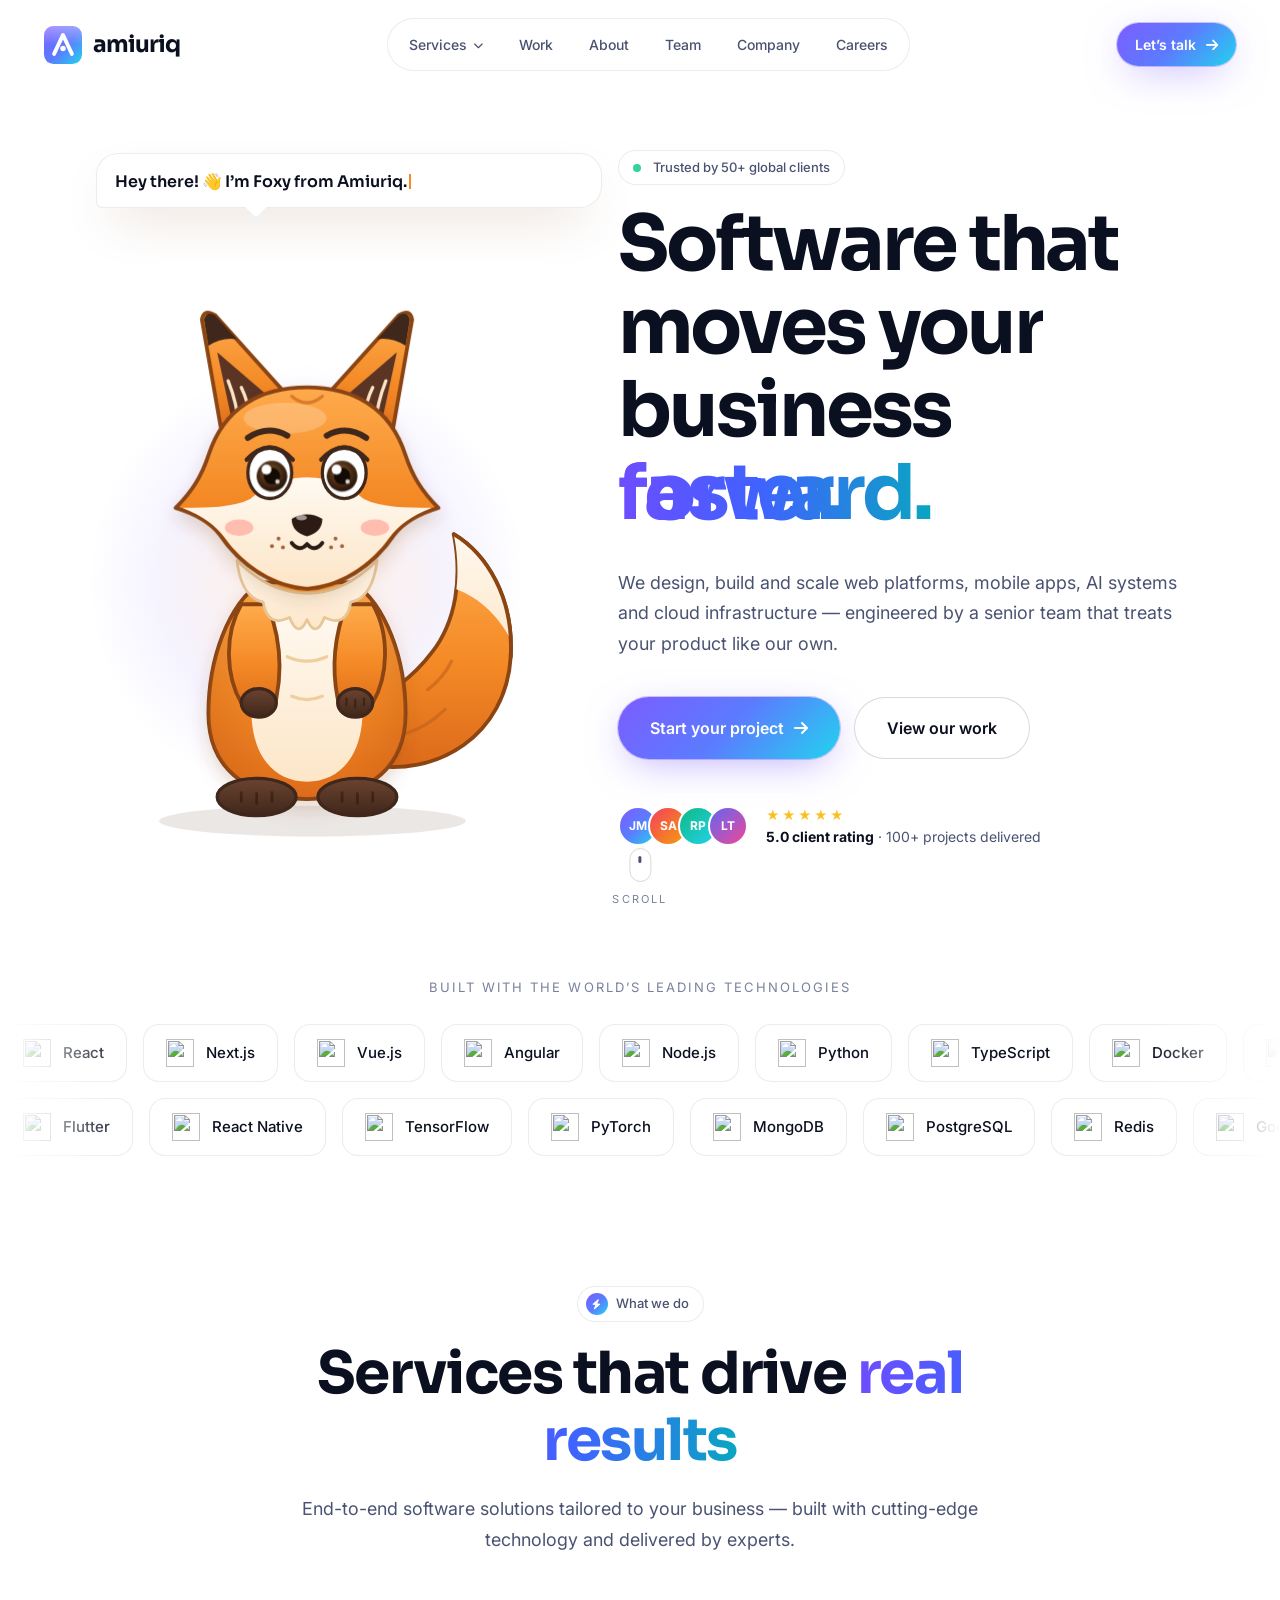
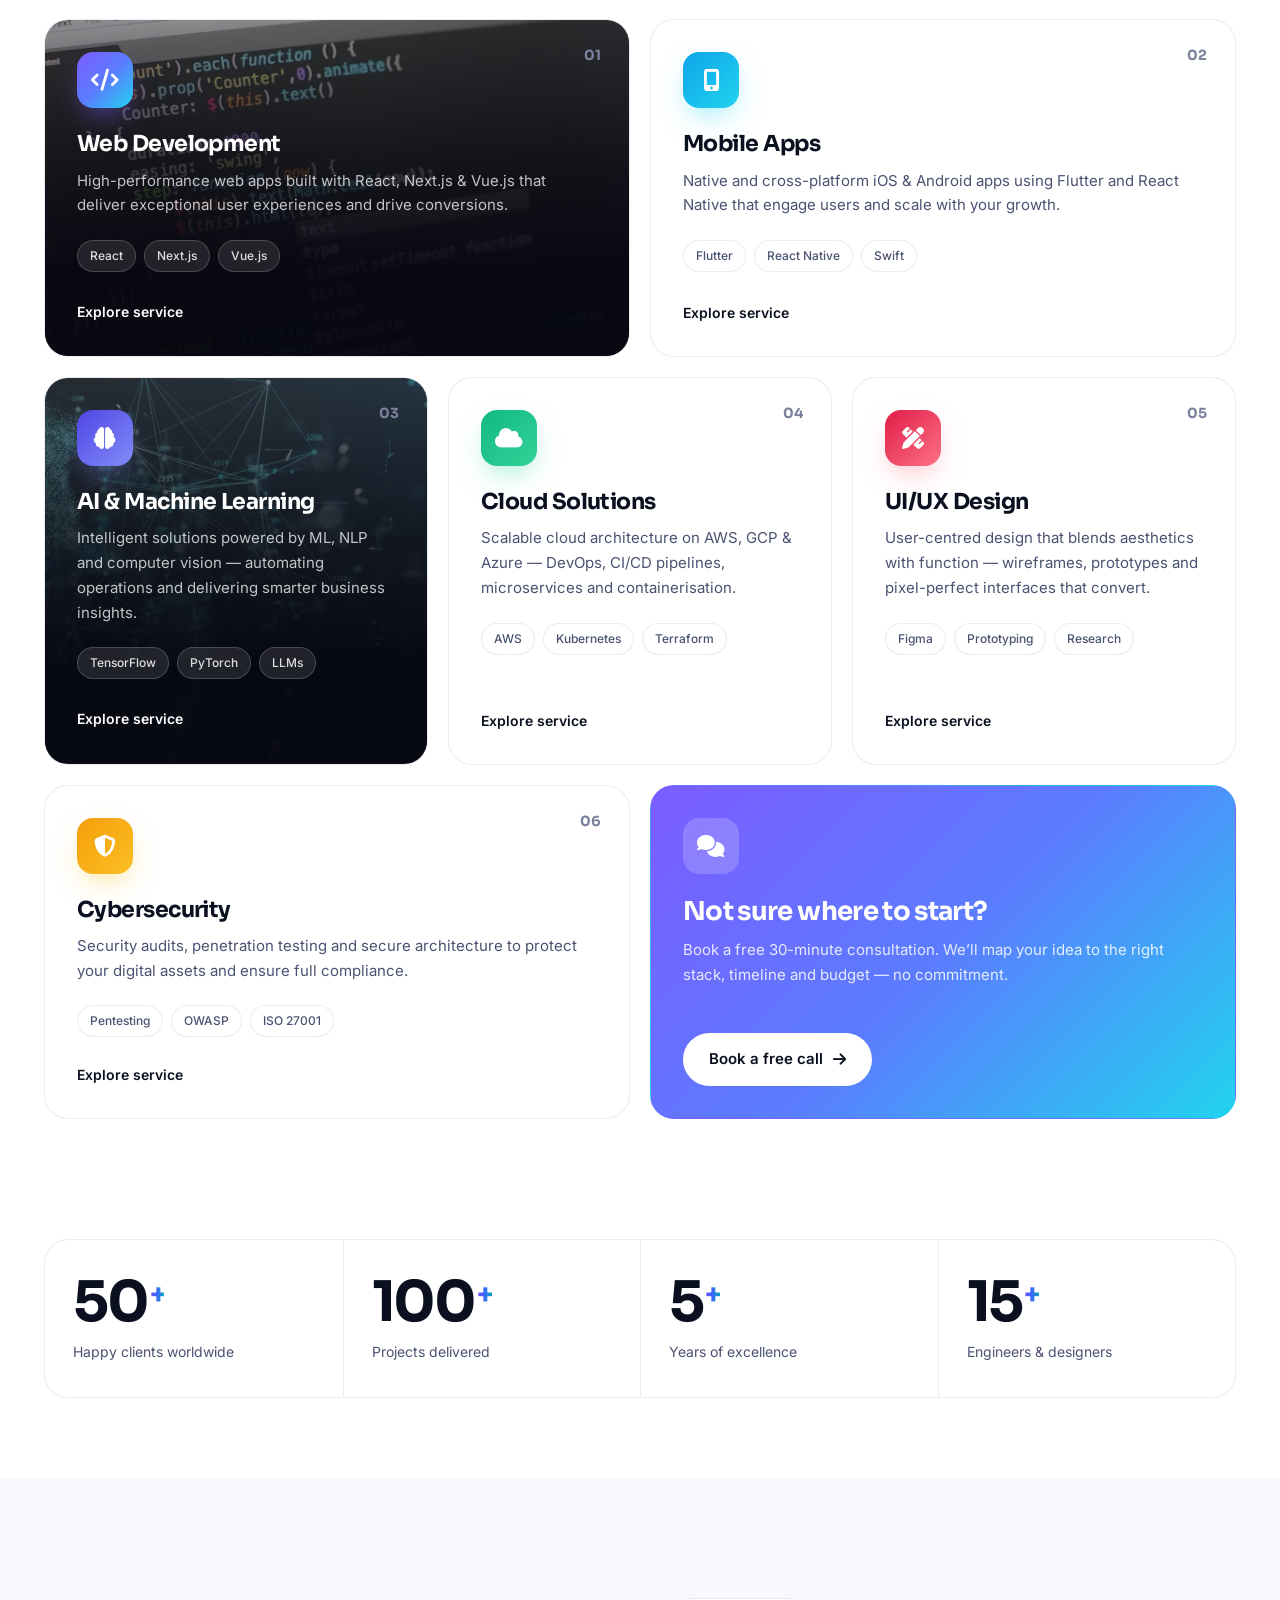
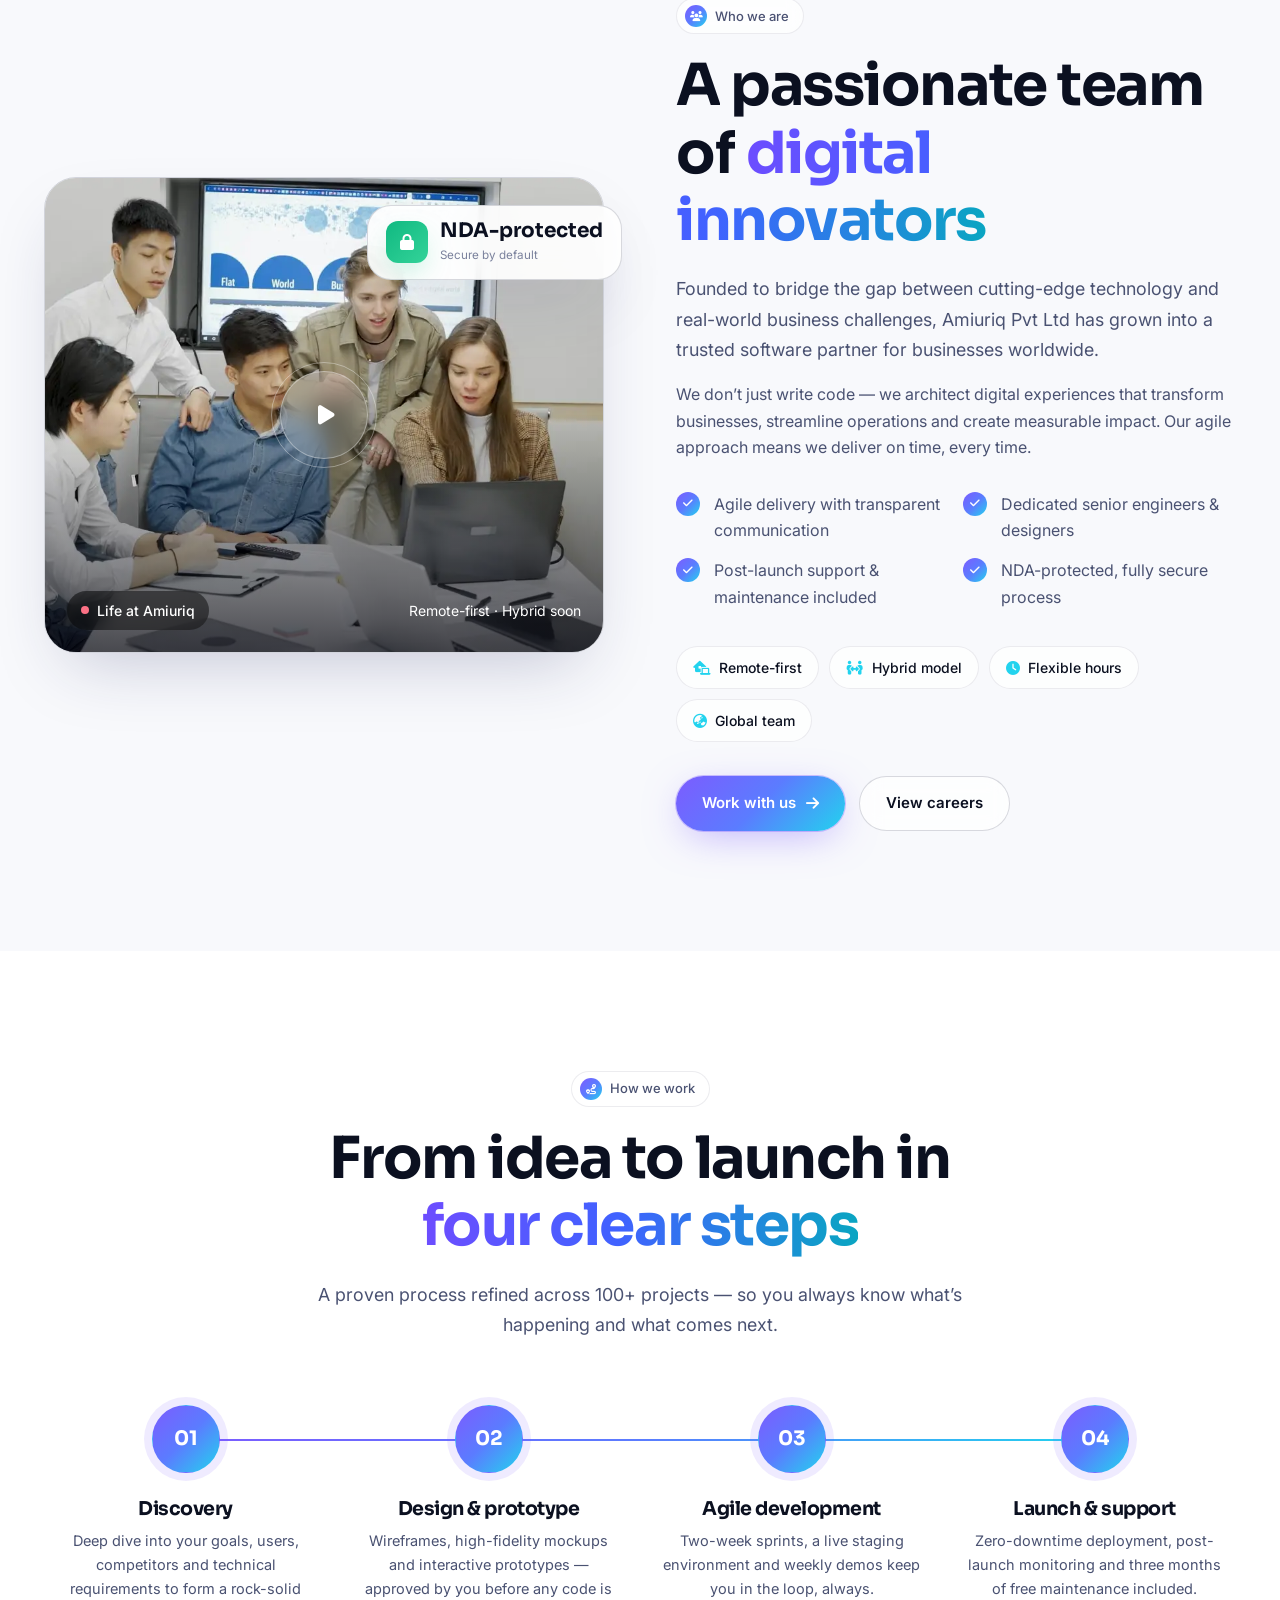
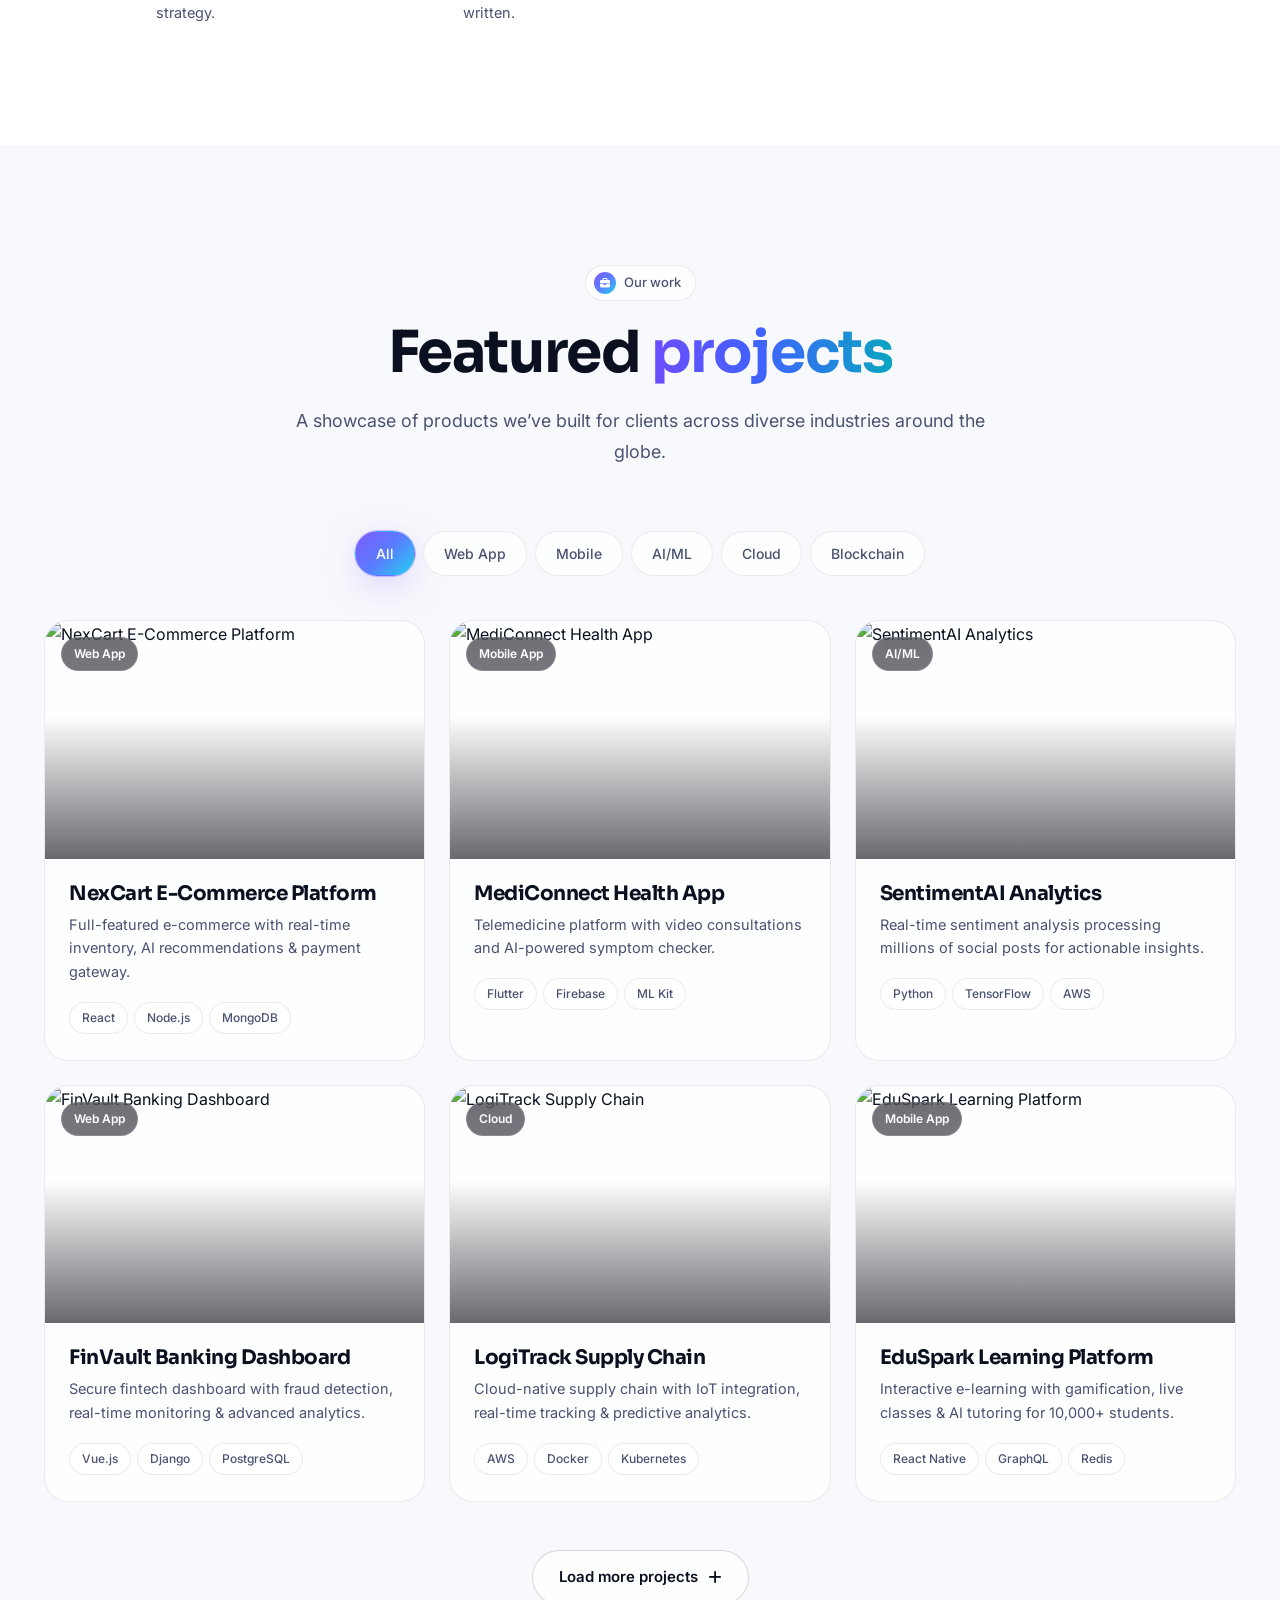
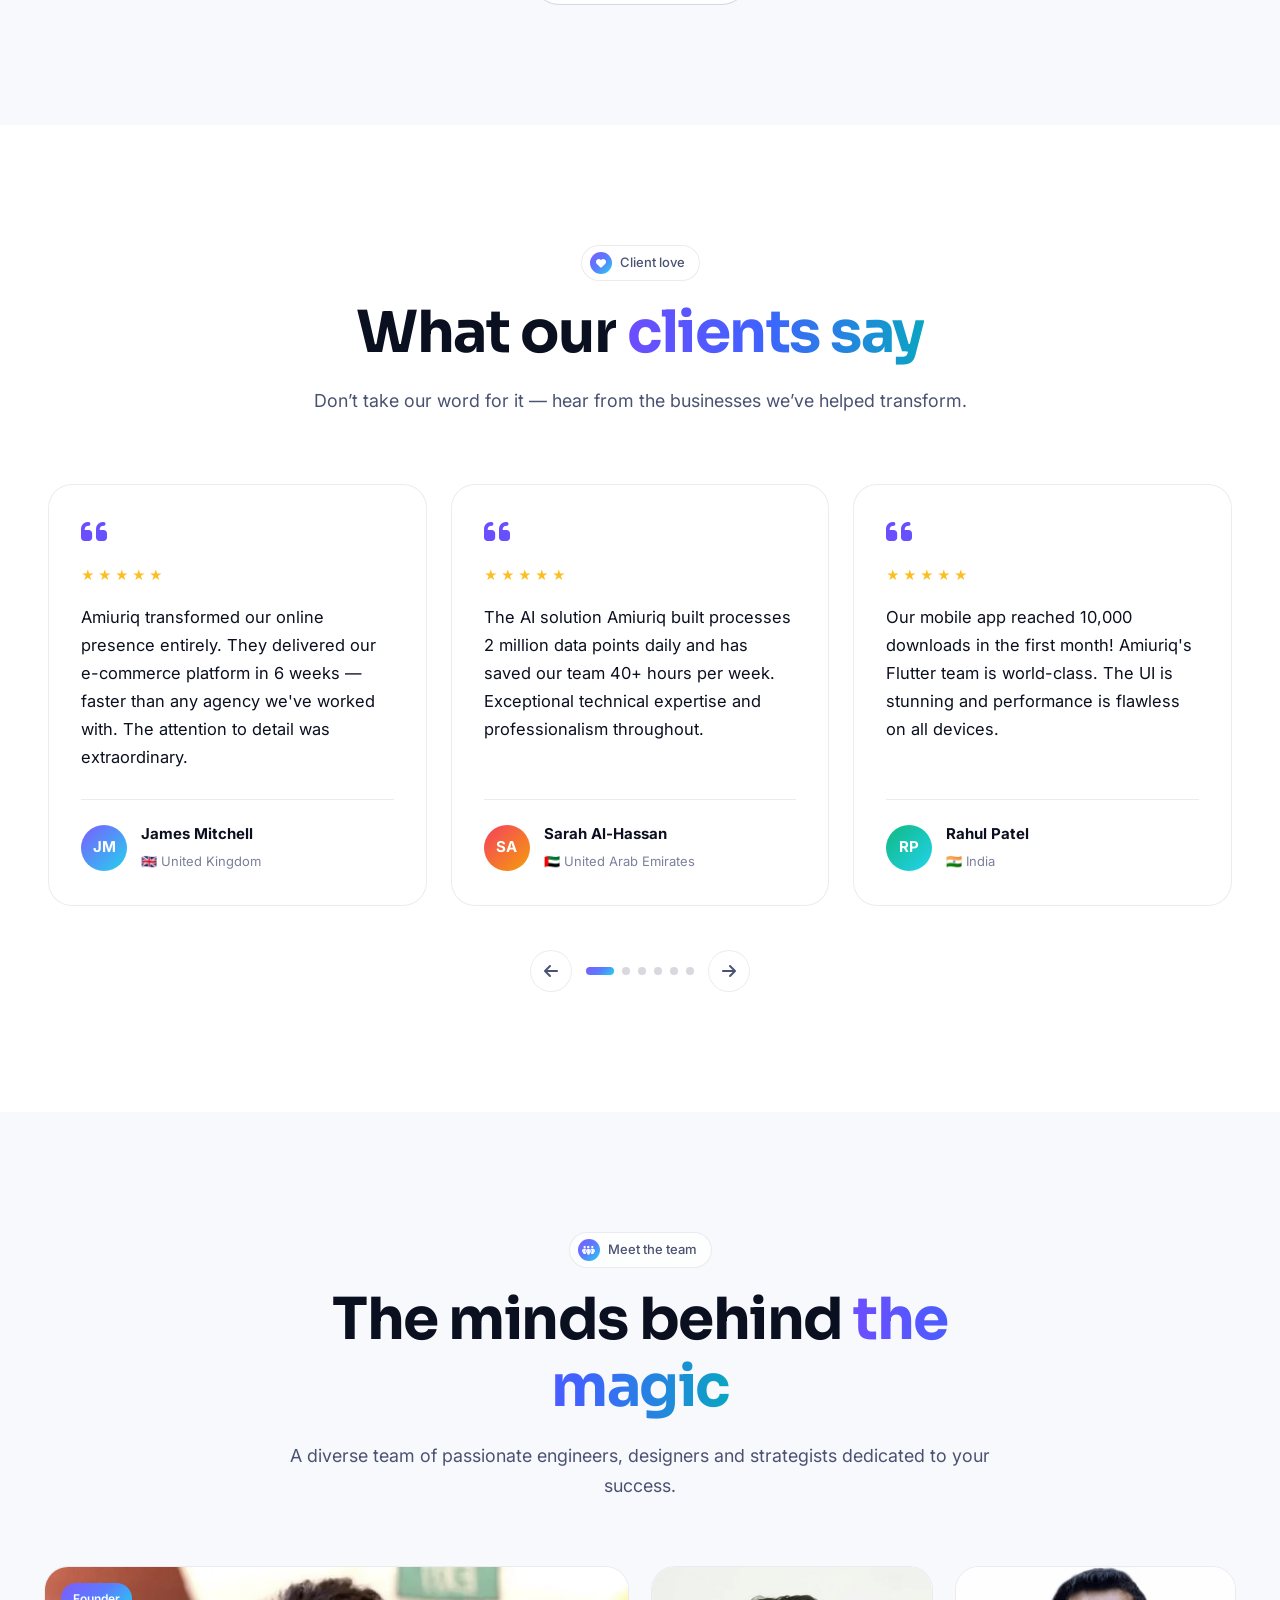
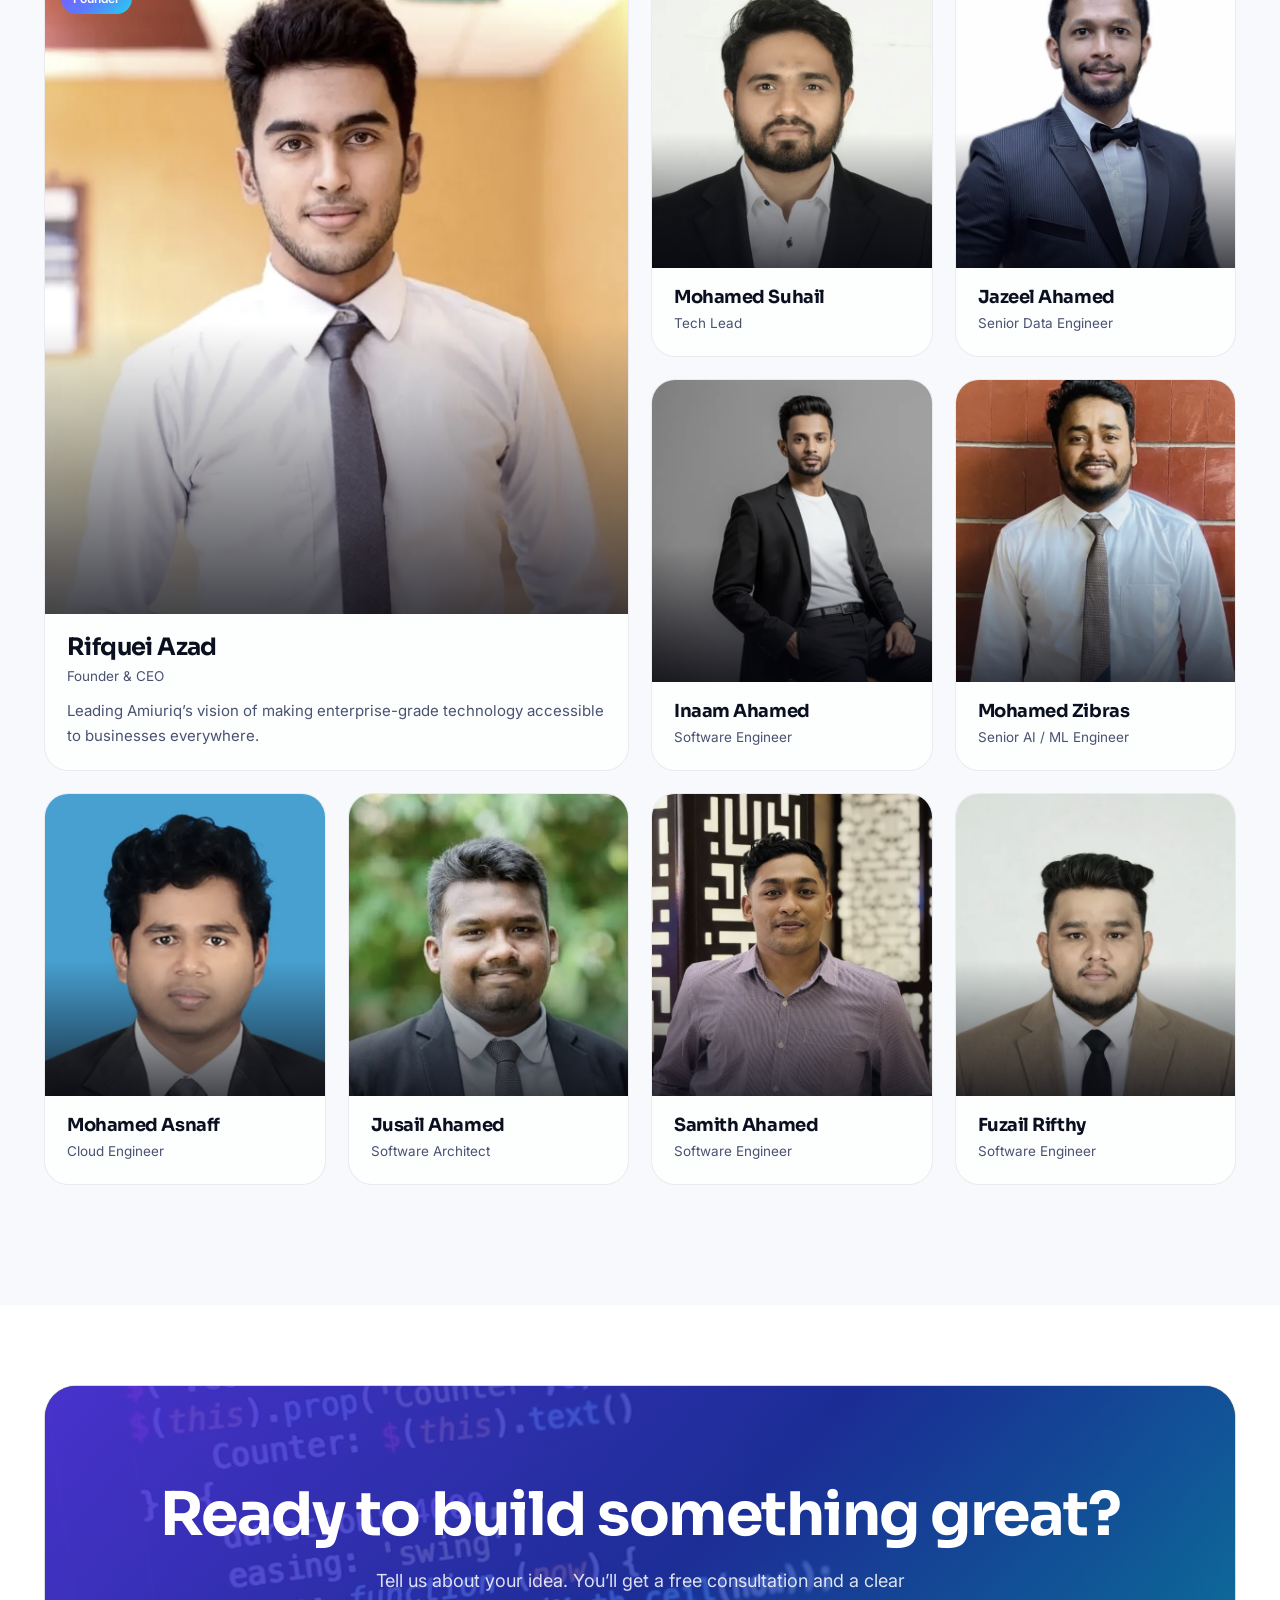
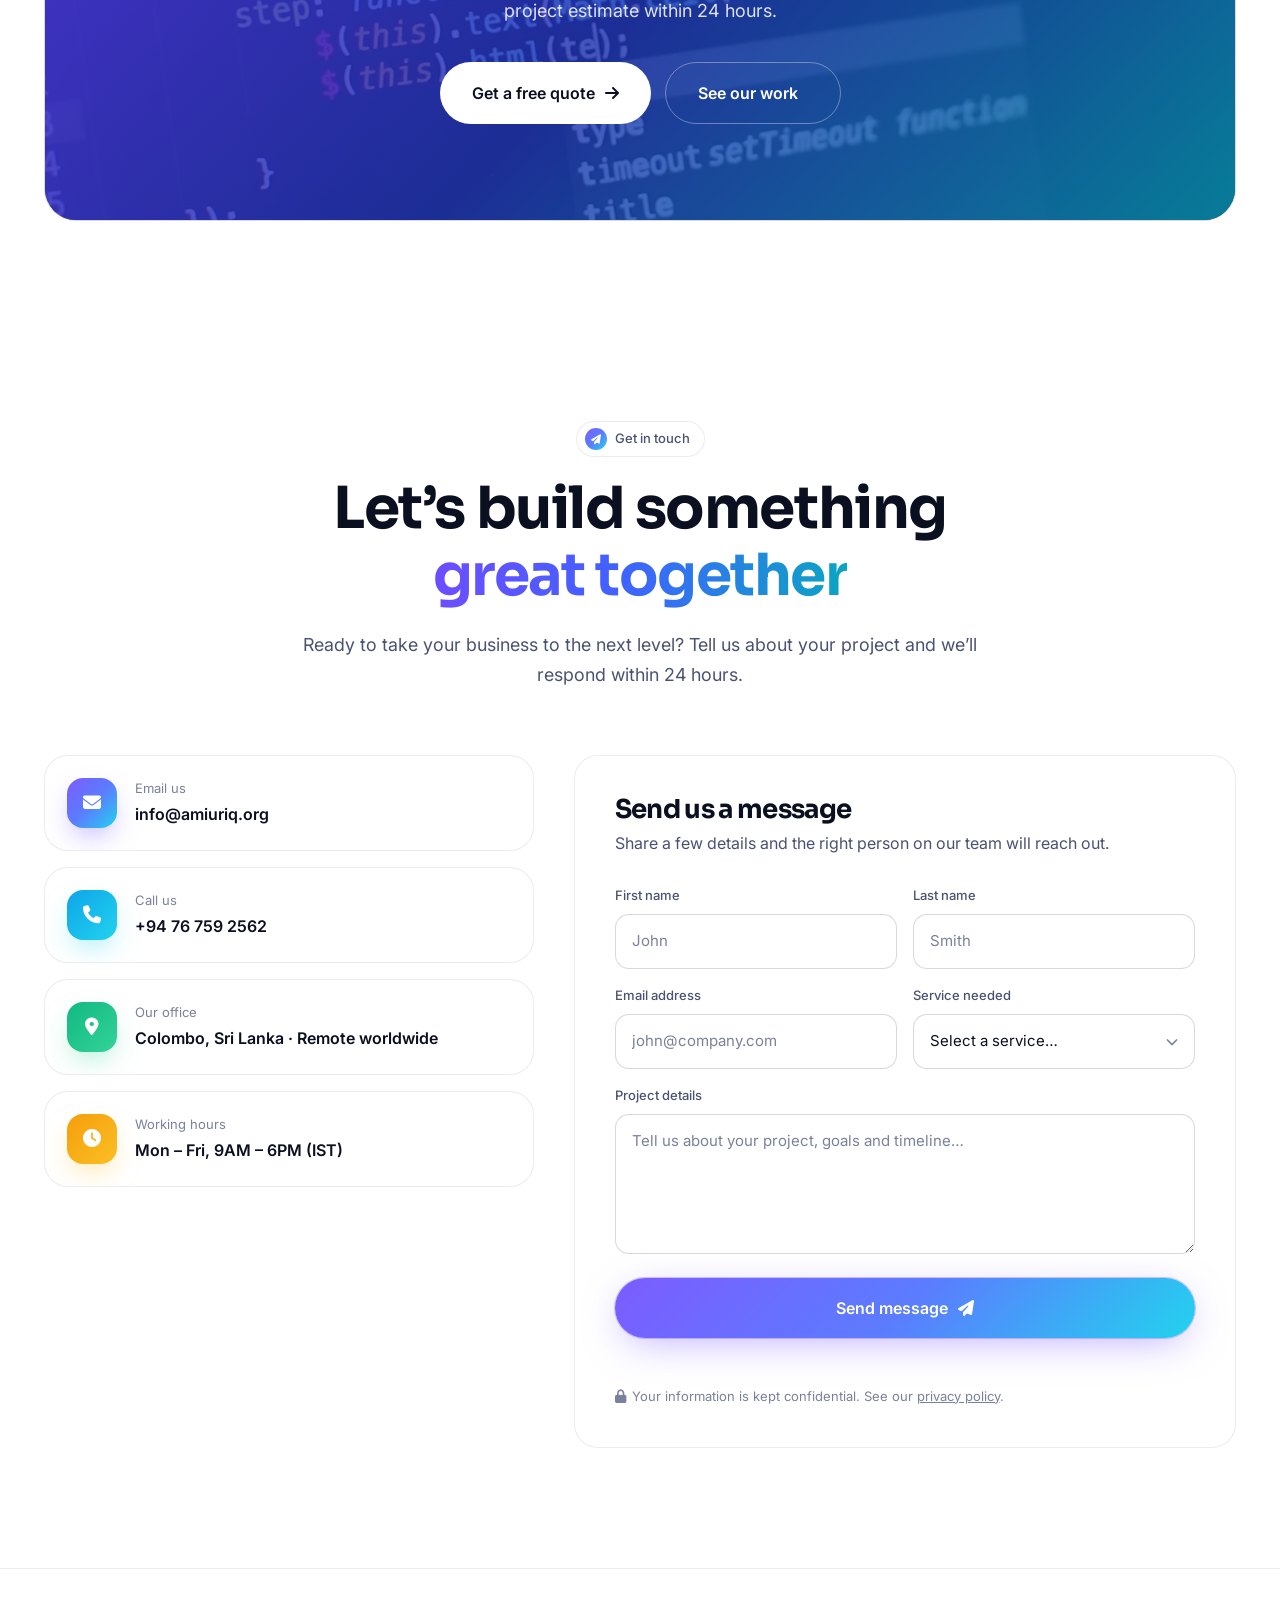
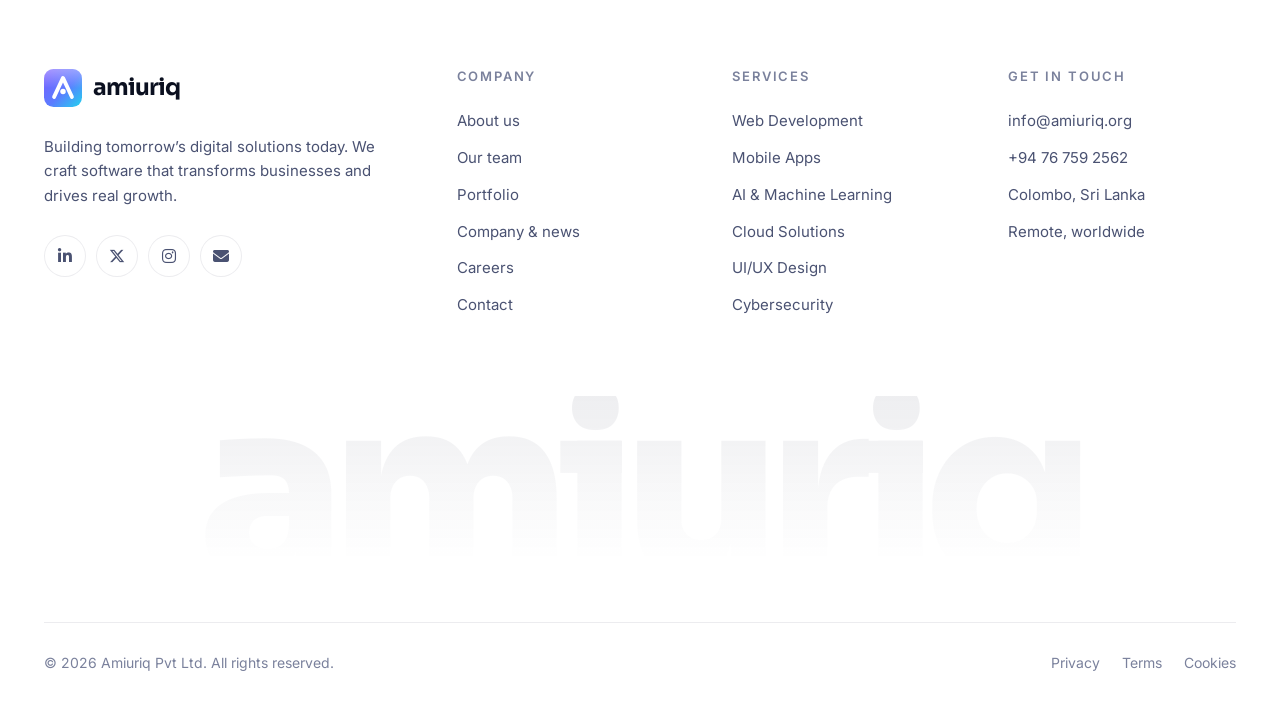
==== index.html @ 1f54ca6f "Replace welcome robot with interactive cartoon fox "Foxy" - Hand-drawn cartoon fox in the homepage h" ====
<!doctype html>
<html lang="en" class="no-js" data-theme="light">
<head>
<meta charset="utf-8">
<meta name="viewport" content="width=device-width, initial-scale=1">
<title>Amiuriq — Next-Gen Software, AI &amp; Cloud Solutions</title>
<meta name="description" content="Amiuriq Pvt Ltd builds high-performance web and mobile apps, AI &amp; machine learning systems and secure cloud platforms for ambitious businesses worldwide.">
<link rel="canonical" href="https://www.amiuriq.org/">
<meta name="theme-color" content="#ffffff">
<meta property="og:type" content="website">
<meta property="og:site_name" content="Amiuriq">
<meta property="og:title" content="Amiuriq — Next-Gen Software, AI &amp; Cloud Solutions">
<meta property="og:description" content="Amiuriq Pvt Ltd builds high-performance web and mobile apps, AI &amp; machine learning systems and secure cloud platforms for ambitious businesses worldwide.">
<meta property="og:url" content="https://www.amiuriq.org/">
<meta property="og:image" content="https://www.amiuriq.org/assets/img/brand/og-image.jpg">
<meta name="twitter:card" content="summary_large_image">
<meta name="twitter:title" content="Amiuriq — Next-Gen Software, AI &amp; Cloud Solutions">
<meta name="twitter:description" content="Amiuriq Pvt Ltd builds high-performance web and mobile apps, AI &amp; machine learning systems and secure cloud platforms for ambitious businesses worldwide.">
<meta name="twitter:image" content="https://www.amiuriq.org/assets/img/brand/og-image.jpg">
<link rel="icon" type="image/svg+xml" href="favicon.svg">
<link rel="icon" type="image/png" sizes="64x64" href="favicon.png">
<link rel="apple-touch-icon" href="assets/img/brand/apple-touch-icon.png">
<link rel="preconnect" href="https://fonts.googleapis.com">
<link rel="preconnect" href="https://fonts.gstatic.com" crossorigin>
<link href="https://fonts.googleapis.com/css2?family=Inter:wght@400;500;600;700&family=JetBrains+Mono:wght@400;500&family=Sora:wght@500;600;700;800&display=swap" rel="stylesheet">
<link rel="stylesheet" href="https://cdnjs.cloudflare.com/ajax/libs/font-awesome/6.5.0/css/all.min.css">
<link rel="stylesheet" href="assets/css/main.css">
<script type="application/ld+json">{"@context": "https://schema.org", "@type": "Organization", "name": "Amiuriq Pvt Ltd", "url": "https://www.amiuriq.org/", "logo": "https://www.amiuriq.org/assets/img/brand/icon-512.png", "email": "info@amiuriq.org", "telephone": "+94 76 759 2562", "sameAs": ["https://www.linkedin.com/company/amiuriq"], "address": {"@type": "PostalAddress", "addressLocality": "Colombo", "addressCountry": "LK"}}</script>
</head>
<body>
<a class="skip-link" href="#main">Skip to content</a>
<div class="scroll-progress" aria-hidden="true"></div>
<header class="nav" id="top">
  <div class="container nav-inner">
    <a href="index.html" class="brand" aria-label="Amiuriq home">
      <img class="brand-mark" src="assets/img/brand/logo-mark.svg" alt="" width="38" height="38">
      <span class="brand-word">amiuriq</span>
    </a>
    <nav aria-label="Primary">
      <ul class="nav-links">
        <li class="has-mega"><button type="button" aria-haspopup="true">Services <i class="fas fa-chevron-down"></i></button>
          <div class="mega"><a href="web-development.html"><span class="mi icon-tile " style="margin:0;width:40px;height:40px;font-size:15px;border-radius:12px"><i class="fas fa-code"></i></span><span><strong>Web Development</strong><span>High-performance web apps &amp; platforms</span></span></a><a href="mobile-app-development.html"><span class="mi icon-tile cyan" style="margin:0;width:40px;height:40px;font-size:15px;border-radius:12px"><i class="fas fa-mobile-screen-button"></i></span><span><strong>Mobile Apps</strong><span>Native &amp; cross-platform iOS / Android</span></span></a><a href="ai-machine-learning.html"><span class="mi icon-tile indigo" style="margin:0;width:40px;height:40px;font-size:15px;border-radius:12px"><i class="fas fa-brain"></i></span><span><strong>AI &amp; Machine Learning</strong><span>ML, NLP &amp; computer vision that delivers</span></span></a><a href="cloud-solutions.html"><span class="mi icon-tile mint" style="margin:0;width:40px;height:40px;font-size:15px;border-radius:12px"><i class="fas fa-cloud"></i></span><span><strong>Cloud Solutions</strong><span>AWS, GCP &amp; Azure, DevOps and CI/CD</span></span></a><a href="ui-ux-design.html"><span class="mi icon-tile rose" style="margin:0;width:40px;height:40px;font-size:15px;border-radius:12px"><i class="fas fa-pen-ruler"></i></span><span><strong>UI/UX Design</strong><span>Research-led, pixel-perfect interfaces</span></span></a><a href="cybersecurity.html"><span class="mi icon-tile amber" style="margin:0;width:40px;height:40px;font-size:15px;border-radius:12px"><i class="fas fa-shield-halved"></i></span><span><strong>Cybersecurity</strong><span>Audits, pentesting &amp; secure architecture</span></span></a></div>
        </li>
        <li><a href="#work">Work</a></li>
        <li><a href="#about">About</a></li>
        <li><a href="#team">Team</a></li>
        <li><a href="blog.html">Company</a></li>
        <li><a href="careers.html">Careers</a></li>
      </ul>
    </nav>
    <div class="nav-actions">
      <a href="#contact" class="btn btn-primary btn-sm" data-magnetic>Let&rsquo;s talk <i class="fas fa-arrow-right"></i></a>
      <button class="icon-btn menu-toggle" type="button" aria-label="Open menu" aria-expanded="false"><span></span><span></span><span></span></button>
    </div>
  </div>
</header>
<div class="mobile-menu" role="dialog" aria-label="Menu">
  <a href="index.html">Home <i class="fas fa-arrow-right"></i></a>
  <a href="#work">Work <i class="fas fa-arrow-right"></i></a>
  <a href="#about">About <i class="fas fa-arrow-right"></i></a>
  <a href="#team">Team <i class="fas fa-arrow-right"></i></a>
  <a href="blog.html">Company <i class="fas fa-arrow-right"></i></a>
  <a href="careers.html">Careers <i class="fas fa-arrow-right"></i></a>
  <div class="mm-label">Services</div>
  <div class="mm-sub"><a href="web-development.html">Web Development <i class="fas fa-arrow-right"></i></a><a href="mobile-app-development.html">Mobile Apps <i class="fas fa-arrow-right"></i></a><a href="ai-machine-learning.html">AI &amp; Machine Learning <i class="fas fa-arrow-right"></i></a><a href="cloud-solutions.html">Cloud Solutions <i class="fas fa-arrow-right"></i></a><a href="ui-ux-design.html">UI/UX Design <i class="fas fa-arrow-right"></i></a><a href="cybersecurity.html">Cybersecurity <i class="fas fa-arrow-right"></i></a></div>
  <a href="#contact" class="btn btn-primary btn-lg">Start a project <i class="fas fa-arrow-right"></i></a>
</div>
<main id="main">
<!-- HERO -->
<section class="hero">
  <div class="container hero-grid fox-left">
    <div class="fox-stage reveal zoom">
      <div class="fox-halo" aria-hidden="true"></div>
      <div class="fx-bubble" aria-live="polite"><p class="fx-text">Hey there! 👋 I&rsquo;m Foxy from Amiuriq.</p><div class="fx-options"></div></div>
      <svg class="fox" viewBox="0 -110 420 630" role="img" aria-label="Foxy, the Amiuriq fox, waving hello">
  <defs>
    <linearGradient id="fx-fur" x1="0" y1="0" x2="0" y2="1">
      <stop offset="0" stop-color="#ffab4c"/><stop offset=".55" stop-color="#f48a26"/><stop offset="1" stop-color="#dd6a1a"/>
    </linearGradient>
    <linearGradient id="fx-fur-side" x1="0" y1="0" x2="1" y2="0">
      <stop offset="0" stop-color="#b8500f" stop-opacity=".28"/><stop offset=".3" stop-color="#b8500f" stop-opacity="0"/><stop offset=".7" stop-color="#b8500f" stop-opacity="0"/><stop offset="1" stop-color="#b8500f" stop-opacity=".28"/>
    </linearGradient>
    <linearGradient id="fx-cream" x1="0" y1="0" x2="0" y2="1"><stop offset="0" stop-color="#fffaf2"/><stop offset="1" stop-color="#fde6c8"/></linearGradient>
    <linearGradient id="fx-sock" x1="0" y1="0" x2="0" y2="1"><stop offset="0" stop-color="#6b4330"/><stop offset="1" stop-color="#3f271b"/></linearGradient>
    <radialGradient id="fx-iris" cx=".45" cy=".4" r=".6"><stop offset="0" stop-color="#8a5a2b"/><stop offset=".6" stop-color="#4a2c16"/><stop offset="1" stop-color="#24140a"/></radialGradient>
    <clipPath id="fx-eye-l"><ellipse cx="176" cy="182" rx="20" ry="23.5"/></clipPath>
    <clipPath id="fx-eye-r"><ellipse cx="244" cy="182" rx="20" ry="23.5"/></clipPath>
    <clipPath id="fx-tail-clip"><path d="M262 448 C330 462 392 420 396 350 C399 296 374 256 344 238 C352 278 346 318 324 346 C306 370 282 386 262 394 Z"/></clipPath>
    <clipPath id="fx-mouth-clip"><path d="M192 246 Q210 282 228 246 Q210 253 192 246 Z"/></clipPath>
    <filter id="fx-drop" x="-20%" y="-20%" width="140%" height="150%"><feDropShadow dx="0" dy="8" stdDeviation="8" flood-color="#7a3e12" flood-opacity=".18"/></filter>
  </defs>

  <ellipse class="fx-shadow" cx="215" cy="500" rx="140" ry="14" fill="#5b3a29" opacity=".12"/>

  <g class="fx-all">
    <!-- tail -->
    <g id="fx-tail">
      <path d="M262 448 C330 462 392 420 396 350 C399 296 374 256 344 238 C352 278 346 318 324 346 C306 370 282 386 262 394 Z" fill="url(#fx-fur)" stroke="#8a4513" stroke-width="3.5" stroke-linejoin="round"/>
      <g clip-path="url(#fx-tail-clip)"><path d="M330 226 C380 240 410 300 404 352 C392 320 372 296 340 286 C350 270 344 246 330 226 Z" fill="url(#fx-cream)"/></g>
      <path d="M344 238 C374 256 399 296 396 350" fill="none" stroke="#8a4513" stroke-width="3.5" stroke-linecap="round"/>
      <path d="M300 420 q20 -6 36 -22 M320 380 q14 -10 22 -26" stroke="#c2611b" stroke-width="3" fill="none" stroke-linecap="round" opacity=".6"/>
    </g>

    <!-- body -->
    <g id="fx-body">
      <path d="M168 282 C138 302 120 352 120 402 C120 448 150 478 210 480 C270 478 300 448 300 402 C300 352 282 302 252 282 Z" fill="url(#fx-fur)" stroke="#8a4513" stroke-width="3.5" stroke-linejoin="round" filter="url(#fx-drop)"/>
      <path d="M168 282 C138 302 120 352 120 402 C120 448 150 478 210 480 C270 478 300 448 300 402 C300 352 282 302 252 282 Z" fill="url(#fx-fur-side)"/>
      <path d="M180 300 C160 330 156 372 160 412 C164 446 184 464 210 464 C236 464 256 446 260 412 C264 372 260 330 240 300 C226 312 194 312 180 300 Z" fill="url(#fx-cream)"/>
      <path d="M192 350 q18 8 36 0 M196 386 q14 6 28 0" stroke="#efcf9f" stroke-width="3" fill="none" stroke-linecap="round"/>
      <!-- feet -->
      <ellipse cx="164" cy="478" rx="36" ry="17" fill="url(#fx-sock)" stroke="#3f271b" stroke-width="3"/>
      <ellipse cx="256" cy="478" rx="36" ry="17" fill="url(#fx-sock)" stroke="#3f271b" stroke-width="3"/>
      <path d="M150 482 v-8 M164 484 v-9 M178 482 v-8 M242 482 v-8 M256 484 v-9 M270 482 v-8" stroke="#24140a" stroke-width="2.5" stroke-linecap="round" opacity=".5"/>
    </g>

    <!-- arms -->
    <g id="fx-arm-l">
      <path d="M150 302 C134 330 136 368 150 392 C160 406 178 402 182 388 C188 358 184 328 174 302 Z" fill="url(#fx-fur)" stroke="#8a4513" stroke-width="3.5" stroke-linejoin="round"/>
      <ellipse cx="166" cy="392" rx="16" ry="13" fill="url(#fx-sock)" stroke="#3f271b" stroke-width="3"/>
    </g>
    <g id="fx-arm-r">
      <path d="M270 302 C286 330 284 368 270 392 C260 406 242 402 238 388 C232 358 236 328 246 302 Z" fill="url(#fx-fur)" stroke="#8a4513" stroke-width="3.5" stroke-linejoin="round"/>
      <ellipse cx="254" cy="392" rx="16" ry="13" fill="url(#fx-sock)" stroke="#3f271b" stroke-width="3"/>
      <path d="M246 388 v6 M254 389 v7 M262 388 v6" stroke="#24140a" stroke-width="2" stroke-linecap="round" opacity=".5"/>
    </g>

    <!-- chest ruff -->
    <path d="M146 262 Q150 296 170 300 Q174 324 194 314 Q202 334 210 316 Q218 334 226 314 Q246 324 250 300 Q270 296 274 262 Q244 292 210 292 Q176 292 146 262 Z" fill="url(#fx-cream)" stroke="#e6c79a" stroke-width="2.5" stroke-linejoin="round"/>
    <!-- head -->
    <g id="fx-head">
      <g id="fx-ear-l" class="fx-ear">
        <path d="M134 156 L114 42 Q116 32 126 38 L198 118 Z" fill="url(#fx-fur)" stroke="#8a4513" stroke-width="3.5" stroke-linejoin="round"/>
        <path d="M120 66 L116 42 Q118 34 126 38 L146 60 Q132 58 120 66 Z" fill="#3f271b"/>
        <path d="M144 146 L128 72 L184 120 Q160 124 144 146 Z" fill="#5b3424"/>
        <path d="M148 140 Q146 118 138 98 M158 132 Q156 116 150 104" stroke="#fde6c8" stroke-width="3" fill="none" stroke-linecap="round"/>
      </g>
      <g id="fx-ear-r" class="fx-ear">
        <path d="M286 156 L306 42 Q304 32 294 38 L222 118 Z" fill="url(#fx-fur)" stroke="#8a4513" stroke-width="3.5" stroke-linejoin="round"/>
        <path d="M300 66 L304 42 Q302 34 294 38 L274 60 Q288 58 300 66 Z" fill="#3f271b"/>
        <path d="M276 146 L292 72 L236 120 Q260 124 276 146 Z" fill="#5b3424"/>
        <path d="M272 140 Q274 118 282 98 M262 132 Q264 116 270 104" stroke="#fde6c8" stroke-width="3" fill="none" stroke-linecap="round"/>
      </g>

      <path d="M210 104 C252 104 286 122 300 166 C306 184 314 198 330 214 C310 220 298 228 290 238 C270 268 240 286 210 288 C180 286 150 268 130 238 C122 228 110 220 90 214 C106 198 114 184 120 166 C134 122 168 104 210 104 Z" fill="url(#fx-fur)" stroke="#8a4513" stroke-width="3.5" stroke-linejoin="round" filter="url(#fx-drop)"/>
      <ellipse cx="190" cy="132" rx="38" ry="14" fill="#fff" opacity=".22"/>
      <path d="M196 112 q14 12 28 0" stroke="#c2611b" stroke-width="3" fill="none" stroke-linecap="round" opacity=".6"/>

      <g id="fx-face">
        <path d="M210 186 C232 186 250 196 262 206 C278 214 302 214 324 214 C304 222 294 230 286 240 C266 268 238 284 210 286 C182 284 154 268 134 240 C126 230 116 222 96 214 C118 214 142 214 158 206 C170 196 188 186 210 186 Z" fill="url(#fx-cream)"/>

        <g class="fx-brows">
          <path d="M156 150 q18 -12 36 -2" stroke="#3f271b" stroke-width="5.5" fill="none" stroke-linecap="round"/>
          <path d="M264 150 q-18 -12 -36 -2" stroke="#3f271b" stroke-width="5.5" fill="none" stroke-linecap="round"/>
        </g>

        <g class="fx-eye">
          <ellipse cx="176" cy="182" rx="20" ry="23.5" fill="#fff" stroke="#3f271b" stroke-width="3"/>
          <g clip-path="url(#fx-eye-l)"><g class="fx-pupil">
            <circle cx="178" cy="185" r="14" fill="url(#fx-iris)"/>
            <circle cx="178" cy="185" r="7.5" fill="#120a05"/>
            <circle cx="173" cy="179" r="4.5" fill="#fff"/>
            <circle cx="183" cy="190" r="2" fill="#fff" opacity=".85"/>
          </g></g>
          <path d="M155 170 q21 -22 42 0" stroke="#3f271b" stroke-width="4" fill="none" stroke-linecap="round"/>
        </g>
        <g class="fx-eye">
          <ellipse cx="244" cy="182" rx="20" ry="23.5" fill="#fff" stroke="#3f271b" stroke-width="3"/>
          <g clip-path="url(#fx-eye-r)"><g class="fx-pupil">
            <circle cx="242" cy="185" r="14" fill="url(#fx-iris)"/>
            <circle cx="242" cy="185" r="7.5" fill="#120a05"/>
            <circle cx="237" cy="179" r="4.5" fill="#fff"/>
            <circle cx="247" cy="190" r="2" fill="#fff" opacity=".85"/>
          </g></g>
          <path d="M223 170 q21 -22 42 0" stroke="#3f271b" stroke-width="4" fill="none" stroke-linecap="round"/>
        </g>
        <!-- happy closed eyes, shown when excited -->
        <g class="fx-happy-eyes" stroke="#3f271b" stroke-width="5" fill="none" stroke-linecap="round">
          <path d="M160 188 q16 -18 32 0"/><path d="M228 188 q16 -18 32 0"/>
        </g>

        <ellipse cx="148" cy="232" rx="13" ry="7.5" fill="#ff8a80" opacity=".5"/>
        <ellipse cx="272" cy="232" rx="13" ry="7.5" fill="#ff8a80" opacity=".5"/>

        <path d="M196 224 Q210 216 224 224 Q224 236 210 240 Q196 236 196 224 Z" fill="#2b1b14"/>
        <ellipse cx="205" cy="223" rx="5" ry="2.5" fill="#fff" opacity=".55"/>
        <circle cx="184" cy="242" r="1.8" fill="#a0673f"/><circle cx="178" cy="249" r="1.8" fill="#a0673f"/><circle cx="188" cy="250" r="1.8" fill="#a0673f"/>
        <circle cx="236" cy="242" r="1.8" fill="#a0673f"/><circle cx="242" cy="249" r="1.8" fill="#a0673f"/><circle cx="232" cy="250" r="1.8" fill="#a0673f"/>

        <path class="fx-mouth-closed" d="M196 246 Q203 255 210 247 Q217 255 224 246" stroke="#2b1b14" stroke-width="3.5" fill="none" stroke-linecap="round" stroke-linejoin="round"/>
        <g class="fx-mouth-open">
          <path d="M192 246 Q210 282 228 246 Q210 253 192 246 Z" fill="#5a1e1e" stroke="#2b1b14" stroke-width="3" stroke-linejoin="round"/>
          <g clip-path="url(#fx-mouth-clip)"><ellipse cx="210" cy="270" rx="11" ry="8" fill="#f87171"/></g>
        </g>
      </g>
    </g>
  </g>
</svg>
    </div>
    <div class="hero-copy">
      <span class="eyebrow reveal"><span class="pulse"></span>Trusted by 50+ global clients</span>
      <h1 class="display" data-split>Software that moves your business <span class="word-rotator"><span class="grad-text">forward.</span><span class="grad-text">faster.</span><span class="grad-text">smarter.</span><span class="grad-text">further.</span></span></h1>
      <p class="lead reveal" style="--d:.35s">We design, build and scale web platforms, mobile apps, AI systems and cloud infrastructure — engineered by a senior team that treats your product like our own.</p>
      <div class="btn-row reveal" style="--d:.5s">
        <a href="#contact" class="btn btn-primary btn-lg" data-magnetic>Start your project <i class="fas fa-arrow-right"></i></a>
        <a href="#work" class="btn btn-ghost btn-lg">View our work</a>
      </div>
      <div class="hero-trust reveal" style="--d:.65s">
        <div class="avatars" aria-hidden="true"><span>JM</span><span style="background:linear-gradient(135deg,#f43f5e,#f59e0b)">SA</span><span style="background:linear-gradient(135deg,#10b981,#22d3ee)">RP</span><span style="background:linear-gradient(135deg,#6366f1,#ec4899)">LT</span></div>
        <div><div class="stars" aria-hidden="true">★★★★★</div><p><strong>5.0 client rating</strong> · 100+ projects delivered</p></div>
      </div>
    </div>
  </div>
  <a href="#stack" class="scroll-cue" aria-label="Scroll down"><span class="mouse"></span>Scroll</a>
</section>

<!-- TECH MARQUEE -->
<section class="trusted" id="stack">
  <p>Built with the world&rsquo;s leading technologies</p>
  <div class="marquee"><div class="marquee-track"><span class="tech-pill"><img src="https://cdn.jsdelivr.net/gh/devicons/devicon@v2.16.0/icons/react/react-original.svg" alt="" width="28" height="28" loading="lazy">React</span><span class="tech-pill"><img src="https://cdn.jsdelivr.net/gh/devicons/devicon@v2.16.0/icons/nextjs/nextjs-original.svg" alt="" width="28" height="28" loading="lazy" class=inv-dark>Next.js</span><span class="tech-pill"><img src="https://cdn.jsdelivr.net/gh/devicons/devicon@v2.16.0/icons/vuejs/vuejs-original.svg" alt="" width="28" height="28" loading="lazy">Vue.js</span><span class="tech-pill"><img src="https://cdn.jsdelivr.net/gh/devicons/devicon@v2.16.0/icons/angularjs/angularjs-original.svg" alt="" width="28" height="28" loading="lazy">Angular</span><span class="tech-pill"><img src="https://cdn.jsdelivr.net/gh/devicons/devicon@v2.16.0/icons/nodejs/nodejs-original.svg" alt="" width="28" height="28" loading="lazy">Node.js</span><span class="tech-pill"><img src="https://cdn.jsdelivr.net/gh/devicons/devicon@v2.16.0/icons/python/python-original.svg" alt="" width="28" height="28" loading="lazy">Python</span><span class="tech-pill"><img src="https://cdn.jsdelivr.net/gh/devicons/devicon@v2.16.0/icons/typescript/typescript-original.svg" alt="" width="28" height="28" loading="lazy">TypeScript</span><span class="tech-pill"><img src="https://cdn.jsdelivr.net/gh/devicons/devicon@v2.16.0/icons/docker/docker-original.svg" alt="" width="28" height="28" loading="lazy">Docker</span><span class="tech-pill"><img src="https://cdn.jsdelivr.net/gh/devicons/devicon@v2.16.0/icons/amazonwebservices/amazonwebservices-original-wordmark.svg" alt="" width="28" height="28" loading="lazy" class=inv-dark>AWS</span><span class="tech-pill"><img src="https://cdn.jsdelivr.net/gh/devicons/devicon@v2.16.0/icons/kubernetes/kubernetes-original.svg" alt="" width="28" height="28" loading="lazy">Kubernetes</span><span class="tech-pill" aria-hidden="true"><img src="https://cdn.jsdelivr.net/gh/devicons/devicon@v2.16.0/icons/react/react-original.svg" alt="" width="28" height="28" loading="lazy">React</span><span class="tech-pill" aria-hidden="true"><img src="https://cdn.jsdelivr.net/gh/devicons/devicon@v2.16.0/icons/nextjs/nextjs-original.svg" alt="" width="28" height="28" loading="lazy" class=inv-dark>Next.js</span><span class="tech-pill" aria-hidden="true"><img src="https://cdn.jsdelivr.net/gh/devicons/devicon@v2.16.0/icons/vuejs/vuejs-original.svg" alt="" width="28" height="28" loading="lazy">Vue.js</span><span class="tech-pill" aria-hidden="true"><img src="https://cdn.jsdelivr.net/gh/devicons/devicon@v2.16.0/icons/angularjs/angularjs-original.svg" alt="" width="28" height="28" loading="lazy">Angular</span><span class="tech-pill" aria-hidden="true"><img src="https://cdn.jsdelivr.net/gh/devicons/devicon@v2.16.0/icons/nodejs/nodejs-original.svg" alt="" width="28" height="28" loading="lazy">Node.js</span><span class="tech-pill" aria-hidden="true"><img src="https://cdn.jsdelivr.net/gh/devicons/devicon@v2.16.0/icons/python/python-original.svg" alt="" width="28" height="28" loading="lazy">Python</span><span class="tech-pill" aria-hidden="true"><img src="https://cdn.jsdelivr.net/gh/devicons/devicon@v2.16.0/icons/typescript/typescript-original.svg" alt="" width="28" height="28" loading="lazy">TypeScript</span><span class="tech-pill" aria-hidden="true"><img src="https://cdn.jsdelivr.net/gh/devicons/devicon@v2.16.0/icons/docker/docker-original.svg" alt="" width="28" height="28" loading="lazy">Docker</span><span class="tech-pill" aria-hidden="true"><img src="https://cdn.jsdelivr.net/gh/devicons/devicon@v2.16.0/icons/amazonwebservices/amazonwebservices-original-wordmark.svg" alt="" width="28" height="28" loading="lazy" class=inv-dark>AWS</span><span class="tech-pill" aria-hidden="true"><img src="https://cdn.jsdelivr.net/gh/devicons/devicon@v2.16.0/icons/kubernetes/kubernetes-original.svg" alt="" width="28" height="28" loading="lazy">Kubernetes</span><span class="tech-pill" aria-hidden="true"><img src="https://cdn.jsdelivr.net/gh/devicons/devicon@v2.16.0/icons/react/react-original.svg" alt="" width="28" height="28" loading="lazy">React</span><span class="tech-pill" aria-hidden="true"><img src="https://cdn.jsdelivr.net/gh/devicons/devicon@v2.16.0/icons/nextjs/nextjs-original.svg" alt="" width="28" height="28" loading="lazy" class=inv-dark>Next.js</span><span class="tech-pill" aria-hidden="true"><img src="https://cdn.jsdelivr.net/gh/devicons/devicon@v2.16.0/icons/vuejs/vuejs-original.svg" alt="" width="28" height="28" loading="lazy">Vue.js</span><span class="tech-pill" aria-hidden="true"><img src="https://cdn.jsdelivr.net/gh/devicons/devicon@v2.16.0/icons/angularjs/angularjs-original.svg" alt="" width="28" height="28" loading="lazy">Angular</span><span class="tech-pill" aria-hidden="true"><img src="https://cdn.jsdelivr.net/gh/devicons/devicon@v2.16.0/icons/nodejs/nodejs-original.svg" alt="" width="28" height="28" loading="lazy">Node.js</span><span class="tech-pill" aria-hidden="true"><img src="https://cdn.jsdelivr.net/gh/devicons/devicon@v2.16.0/icons/python/python-original.svg" alt="" width="28" height="28" loading="lazy">Python</span><span class="tech-pill" aria-hidden="true"><img src="https://cdn.jsdelivr.net/gh/devicons/devicon@v2.16.0/icons/typescript/typescript-original.svg" alt="" width="28" height="28" loading="lazy">TypeScript</span><span class="tech-pill" aria-hidden="true"><img src="https://cdn.jsdelivr.net/gh/devicons/devicon@v2.16.0/icons/docker/docker-original.svg" alt="" width="28" height="28" loading="lazy">Docker</span><span class="tech-pill" aria-hidden="true"><img src="https://cdn.jsdelivr.net/gh/devicons/devicon@v2.16.0/icons/amazonwebservices/amazonwebservices-original-wordmark.svg" alt="" width="28" height="28" loading="lazy" class=inv-dark>AWS</span><span class="tech-pill" aria-hidden="true"><img src="https://cdn.jsdelivr.net/gh/devicons/devicon@v2.16.0/icons/kubernetes/kubernetes-original.svg" alt="" width="28" height="28" loading="lazy">Kubernetes</span><span class="tech-pill" aria-hidden="true"><img src="https://cdn.jsdelivr.net/gh/devicons/devicon@v2.16.0/icons/react/react-original.svg" alt="" width="28" height="28" loading="lazy">React</span><span class="tech-pill" aria-hidden="true"><img src="https://cdn.jsdelivr.net/gh/devicons/devicon@v2.16.0/icons/nextjs/nextjs-original.svg" alt="" width="28" height="28" loading="lazy" class=inv-dark>Next.js</span><span class="tech-pill" aria-hidden="true"><img src="https://cdn.jsdelivr.net/gh/devicons/devicon@v2.16.0/icons/vuejs/vuejs-original.svg" alt="" width="28" height="28" loading="lazy">Vue.js</span><span class="tech-pill" aria-hidden="true"><img src="https://cdn.jsdelivr.net/gh/devicons/devicon@v2.16.0/icons/angularjs/angularjs-original.svg" alt="" width="28" height="28" loading="lazy">Angular</span><span class="tech-pill" aria-hidden="true"><img src="https://cdn.jsdelivr.net/gh/devicons/devicon@v2.16.0/icons/nodejs/nodejs-original.svg" alt="" width="28" height="28" loading="lazy">Node.js</span><span class="tech-pill" aria-hidden="true"><img src="https://cdn.jsdelivr.net/gh/devicons/devicon@v2.16.0/icons/python/python-original.svg" alt="" width="28" height="28" loading="lazy">Python</span><span class="tech-pill" aria-hidden="true"><img src="https://cdn.jsdelivr.net/gh/devicons/devicon@v2.16.0/icons/typescript/typescript-original.svg" alt="" width="28" height="28" loading="lazy">TypeScript</span><span class="tech-pill" aria-hidden="true"><img src="https://cdn.jsdelivr.net/gh/devicons/devicon@v2.16.0/icons/docker/docker-original.svg" alt="" width="28" height="28" loading="lazy">Docker</span><span class="tech-pill" aria-hidden="true"><img src="https://cdn.jsdelivr.net/gh/devicons/devicon@v2.16.0/icons/amazonwebservices/amazonwebservices-original-wordmark.svg" alt="" width="28" height="28" loading="lazy" class=inv-dark>AWS</span><span class="tech-pill" aria-hidden="true"><img src="https://cdn.jsdelivr.net/gh/devicons/devicon@v2.16.0/icons/kubernetes/kubernetes-original.svg" alt="" width="28" height="28" loading="lazy">Kubernetes</span></div></div>
  <div class="marquee reverse"><div class="marquee-track"><span class="tech-pill"><img src="https://cdn.jsdelivr.net/gh/devicons/devicon@v2.16.0/icons/flutter/flutter-original.svg" alt="" width="28" height="28" loading="lazy">Flutter</span><span class="tech-pill"><img src="https://cdn.jsdelivr.net/gh/devicons/devicon@v2.16.0/icons/react/react-original.svg" alt="" width="28" height="28" loading="lazy">React Native</span><span class="tech-pill"><img src="https://cdn.jsdelivr.net/gh/devicons/devicon@v2.16.0/icons/tensorflow/tensorflow-original.svg" alt="" width="28" height="28" loading="lazy">TensorFlow</span><span class="tech-pill"><img src="https://cdn.jsdelivr.net/gh/devicons/devicon@v2.16.0/icons/pytorch/pytorch-original.svg" alt="" width="28" height="28" loading="lazy">PyTorch</span><span class="tech-pill"><img src="https://cdn.jsdelivr.net/gh/devicons/devicon@v2.16.0/icons/mongodb/mongodb-original.svg" alt="" width="28" height="28" loading="lazy">MongoDB</span><span class="tech-pill"><img src="https://cdn.jsdelivr.net/gh/devicons/devicon@v2.16.0/icons/postgresql/postgresql-original.svg" alt="" width="28" height="28" loading="lazy">PostgreSQL</span><span class="tech-pill"><img src="https://cdn.jsdelivr.net/gh/devicons/devicon@v2.16.0/icons/redis/redis-original.svg" alt="" width="28" height="28" loading="lazy">Redis</span><span class="tech-pill"><img src="https://cdn.jsdelivr.net/gh/devicons/devicon@v2.16.0/icons/googlecloud/googlecloud-original.svg" alt="" width="28" height="28" loading="lazy">Google Cloud</span><span class="tech-pill"><img src="https://cdn.jsdelivr.net/gh/devicons/devicon@v2.16.0/icons/java/java-original.svg" alt="" width="28" height="28" loading="lazy">Java</span><span class="tech-pill"><img src="https://cdn.jsdelivr.net/gh/devicons/devicon@v2.16.0/icons/graphql/graphql-plain.svg" alt="" width="28" height="28" loading="lazy">GraphQL</span><span class="tech-pill"><img src="https://cdn.jsdelivr.net/gh/devicons/devicon@v2.16.0/icons/figma/figma-original.svg" alt="" width="28" height="28" loading="lazy">Figma</span><span class="tech-pill"><img src="https://cdn.jsdelivr.net/gh/devicons/devicon@v2.16.0/icons/azure/azure-original.svg" alt="" width="28" height="28" loading="lazy">Azure</span><span class="tech-pill" aria-hidden="true"><img src="https://cdn.jsdelivr.net/gh/devicons/devicon@v2.16.0/icons/flutter/flutter-original.svg" alt="" width="28" height="28" loading="lazy">Flutter</span><span class="tech-pill" aria-hidden="true"><img src="https://cdn.jsdelivr.net/gh/devicons/devicon@v2.16.0/icons/react/react-original.svg" alt="" width="28" height="28" loading="lazy">React Native</span><span class="tech-pill" aria-hidden="true"><img src="https://cdn.jsdelivr.net/gh/devicons/devicon@v2.16.0/icons/tensorflow/tensorflow-original.svg" alt="" width="28" height="28" loading="lazy">TensorFlow</span><span class="tech-pill" aria-hidden="true"><img src="https://cdn.jsdelivr.net/gh/devicons/devicon@v2.16.0/icons/pytorch/pytorch-original.svg" alt="" width="28" height="28" loading="lazy">PyTorch</span><span class="tech-pill" aria-hidden="true"><img src="https://cdn.jsdelivr.net/gh/devicons/devicon@v2.16.0/icons/mongodb/mongodb-original.svg" alt="" width="28" height="28" loading="lazy">MongoDB</span><span class="tech-pill" aria-hidden="true"><img src="https://cdn.jsdelivr.net/gh/devicons/devicon@v2.16.0/icons/postgresql/postgresql-original.svg" alt="" width="28" height="28" loading="lazy">PostgreSQL</span><span class="tech-pill" aria-hidden="true"><img src="https://cdn.jsdelivr.net/gh/devicons/devicon@v2.16.0/icons/redis/redis-original.svg" alt="" width="28" height="28" loading="lazy">Redis</span><span class="tech-pill" aria-hidden="true"><img src="https://cdn.jsdelivr.net/gh/devicons/devicon@v2.16.0/icons/googlecloud/googlecloud-original.svg" alt="" width="28" height="28" loading="lazy">Google Cloud</span><span class="tech-pill" aria-hidden="true"><img src="https://cdn.jsdelivr.net/gh/devicons/devicon@v2.16.0/icons/java/java-original.svg" alt="" width="28" height="28" loading="lazy">Java</span><span class="tech-pill" aria-hidden="true"><img src="https://cdn.jsdelivr.net/gh/devicons/devicon@v2.16.0/icons/graphql/graphql-plain.svg" alt="" width="28" height="28" loading="lazy">GraphQL</span><span class="tech-pill" aria-hidden="true"><img src="https://cdn.jsdelivr.net/gh/devicons/devicon@v2.16.0/icons/figma/figma-original.svg" alt="" width="28" height="28" loading="lazy">Figma</span><span class="tech-pill" aria-hidden="true"><img src="https://cdn.jsdelivr.net/gh/devicons/devicon@v2.16.0/icons/azure/azure-original.svg" alt="" width="28" height="28" loading="lazy">Azure</span><span class="tech-pill" aria-hidden="true"><img src="https://cdn.jsdelivr.net/gh/devicons/devicon@v2.16.0/icons/flutter/flutter-original.svg" alt="" width="28" height="28" loading="lazy">Flutter</span><span class="tech-pill" aria-hidden="true"><img src="https://cdn.jsdelivr.net/gh/devicons/devicon@v2.16.0/icons/react/react-original.svg" alt="" width="28" height="28" loading="lazy">React Native</span><span class="tech-pill" aria-hidden="true"><img src="https://cdn.jsdelivr.net/gh/devicons/devicon@v2.16.0/icons/tensorflow/tensorflow-original.svg" alt="" width="28" height="28" loading="lazy">TensorFlow</span><span class="tech-pill" aria-hidden="true"><img src="https://cdn.jsdelivr.net/gh/devicons/devicon@v2.16.0/icons/pytorch/pytorch-original.svg" alt="" width="28" height="28" loading="lazy">PyTorch</span><span class="tech-pill" aria-hidden="true"><img src="https://cdn.jsdelivr.net/gh/devicons/devicon@v2.16.0/icons/mongodb/mongodb-original.svg" alt="" width="28" height="28" loading="lazy">MongoDB</span><span class="tech-pill" aria-hidden="true"><img src="https://cdn.jsdelivr.net/gh/devicons/devicon@v2.16.0/icons/postgresql/postgresql-original.svg" alt="" width="28" height="28" loading="lazy">PostgreSQL</span><span class="tech-pill" aria-hidden="true"><img src="https://cdn.jsdelivr.net/gh/devicons/devicon@v2.16.0/icons/redis/redis-original.svg" alt="" width="28" height="28" loading="lazy">Redis</span><span class="tech-pill" aria-hidden="true"><img src="https://cdn.jsdelivr.net/gh/devicons/devicon@v2.16.0/icons/googlecloud/googlecloud-original.svg" alt="" width="28" height="28" loading="lazy">Google Cloud</span><span class="tech-pill" aria-hidden="true"><img src="https://cdn.jsdelivr.net/gh/devicons/devicon@v2.16.0/icons/java/java-original.svg" alt="" width="28" height="28" loading="lazy">Java</span><span class="tech-pill" aria-hidden="true"><img src="https://cdn.jsdelivr.net/gh/devicons/devicon@v2.16.0/icons/graphql/graphql-plain.svg" alt="" width="28" height="28" loading="lazy">GraphQL</span><span class="tech-pill" aria-hidden="true"><img src="https://cdn.jsdelivr.net/gh/devicons/devicon@v2.16.0/icons/figma/figma-original.svg" alt="" width="28" height="28" loading="lazy">Figma</span><span class="tech-pill" aria-hidden="true"><img src="https://cdn.jsdelivr.net/gh/devicons/devicon@v2.16.0/icons/azure/azure-original.svg" alt="" width="28" height="28" loading="lazy">Azure</span><span class="tech-pill" aria-hidden="true"><img src="https://cdn.jsdelivr.net/gh/devicons/devicon@v2.16.0/icons/flutter/flutter-original.svg" alt="" width="28" height="28" loading="lazy">Flutter</span><span class="tech-pill" aria-hidden="true"><img src="https://cdn.jsdelivr.net/gh/devicons/devicon@v2.16.0/icons/react/react-original.svg" alt="" width="28" height="28" loading="lazy">React Native</span><span class="tech-pill" aria-hidden="true"><img src="https://cdn.jsdelivr.net/gh/devicons/devicon@v2.16.0/icons/tensorflow/tensorflow-original.svg" alt="" width="28" height="28" loading="lazy">TensorFlow</span><span class="tech-pill" aria-hidden="true"><img src="https://cdn.jsdelivr.net/gh/devicons/devicon@v2.16.0/icons/pytorch/pytorch-original.svg" alt="" width="28" height="28" loading="lazy">PyTorch</span><span class="tech-pill" aria-hidden="true"><img src="https://cdn.jsdelivr.net/gh/devicons/devicon@v2.16.0/icons/mongodb/mongodb-original.svg" alt="" width="28" height="28" loading="lazy">MongoDB</span><span class="tech-pill" aria-hidden="true"><img src="https://cdn.jsdelivr.net/gh/devicons/devicon@v2.16.0/icons/postgresql/postgresql-original.svg" alt="" width="28" height="28" loading="lazy">PostgreSQL</span><span class="tech-pill" aria-hidden="true"><img src="https://cdn.jsdelivr.net/gh/devicons/devicon@v2.16.0/icons/redis/redis-original.svg" alt="" width="28" height="28" loading="lazy">Redis</span><span class="tech-pill" aria-hidden="true"><img src="https://cdn.jsdelivr.net/gh/devicons/devicon@v2.16.0/icons/googlecloud/googlecloud-original.svg" alt="" width="28" height="28" loading="lazy">Google Cloud</span><span class="tech-pill" aria-hidden="true"><img src="https://cdn.jsdelivr.net/gh/devicons/devicon@v2.16.0/icons/java/java-original.svg" alt="" width="28" height="28" loading="lazy">Java</span><span class="tech-pill" aria-hidden="true"><img src="https://cdn.jsdelivr.net/gh/devicons/devicon@v2.16.0/icons/graphql/graphql-plain.svg" alt="" width="28" height="28" loading="lazy">GraphQL</span><span class="tech-pill" aria-hidden="true"><img src="https://cdn.jsdelivr.net/gh/devicons/devicon@v2.16.0/icons/figma/figma-original.svg" alt="" width="28" height="28" loading="lazy">Figma</span><span class="tech-pill" aria-hidden="true"><img src="https://cdn.jsdelivr.net/gh/devicons/devicon@v2.16.0/icons/azure/azure-original.svg" alt="" width="28" height="28" loading="lazy">Azure</span></div></div>
</section>

<!-- SERVICES -->
<section class="section" id="services">
  <div class="container">
    <div class="section-head">
      <span class="eyebrow reveal"><span class="dot"><i class="fas fa-bolt"></i></span>What we do</span>
      <h2 class="h2" data-split>Services that drive <span class="grad-text">real results</span></h2>
      <p class="lead reveal">End-to-end software solutions tailored to your business — built with cutting-edge technology and delivered by experts.</p>
    </div>
    <div class="bento" data-stagger="0.07">
      <a href="web-development.html" class="card spotlight svc-card reveal wide media">
          <video data-autoplay muted loop playsinline preload="none" poster="assets/video/code.webp" aria-hidden="true"><source src="assets/video/code.mp4" type="video/mp4"></video>
          <span class="num">01</span>
          <div class="inner"><span class="icon-tile "><i class="fas fa-code"></i></span><h3>Web Development</h3><p>High-performance web apps built with React, Next.js &amp; Vue.js that deliver exceptional user experiences and drive conversions.</p><div class="tags"><span class="tag">React</span><span class="tag">Next.js</span><span class="tag">Vue.js</span></div><span class="link-arrow">Explore service <i class="fas fa-arrow-up-right"></i></span></div>
        </a><a href="mobile-app-development.html" class="card spotlight svc-card reveal wide">
          <span class="num">02</span>
          <span class="icon-tile cyan"><i class="fas fa-mobile-screen-button"></i></span><h3>Mobile Apps</h3><p>Native and cross-platform iOS &amp; Android apps using Flutter and React Native that engage users and scale with your growth.</p><div class="tags"><span class="tag">Flutter</span><span class="tag">React Native</span><span class="tag">Swift</span></div><span class="link-arrow">Explore service <i class="fas fa-arrow-up-right"></i></span>
        </a><a href="ai-machine-learning.html" class="card spotlight svc-card reveal media">
          <video data-autoplay muted loop playsinline preload="none" poster="assets/video/globe.webp" aria-hidden="true"><source src="assets/video/globe.mp4" type="video/mp4"></video>
          <span class="num">03</span>
          <div class="inner"><span class="icon-tile indigo"><i class="fas fa-brain"></i></span><h3>AI &amp; Machine Learning</h3><p>Intelligent solutions powered by ML, NLP and computer vision — automating operations and delivering smarter business insights.</p><div class="tags"><span class="tag">TensorFlow</span><span class="tag">PyTorch</span><span class="tag">LLMs</span></div><span class="link-arrow">Explore service <i class="fas fa-arrow-up-right"></i></span></div>
        </a><a href="cloud-solutions.html" class="card spotlight svc-card reveal ">
          <span class="num">04</span>
          <span class="icon-tile mint"><i class="fas fa-cloud"></i></span><h3>Cloud Solutions</h3><p>Scalable cloud architecture on AWS, GCP &amp; Azure — DevOps, CI/CD pipelines, microservices and containerisation.</p><div class="tags"><span class="tag">AWS</span><span class="tag">Kubernetes</span><span class="tag">Terraform</span></div><span class="link-arrow">Explore service <i class="fas fa-arrow-up-right"></i></span>
        </a><a href="ui-ux-design.html" class="card spotlight svc-card reveal ">
          <span class="num">05</span>
          <span class="icon-tile rose"><i class="fas fa-pen-ruler"></i></span><h3>UI/UX Design</h3><p>User-centred design that blends aesthetics with function — wireframes, prototypes and pixel-perfect interfaces that convert.</p><div class="tags"><span class="tag">Figma</span><span class="tag">Prototyping</span><span class="tag">Research</span></div><span class="link-arrow">Explore service <i class="fas fa-arrow-up-right"></i></span>
        </a><a href="cybersecurity.html" class="card spotlight svc-card reveal wide">
          <span class="num">06</span>
          <span class="icon-tile amber"><i class="fas fa-shield-halved"></i></span><h3>Cybersecurity</h3><p>Security audits, penetration testing and secure architecture to protect your digital assets and ensure full compliance.</p><div class="tags"><span class="tag">Pentesting</span><span class="tag">OWASP</span><span class="tag">ISO 27001</span></div><span class="link-arrow">Explore service <i class="fas fa-arrow-up-right"></i></span>
        </a><div class="card svc-card wide reveal" style="background:var(--grad);border-color:transparent;color:#fff">
          <span class="icon-tile" style="background:rgba(255,255,255,.18);box-shadow:none"><i class="fas fa-comments"></i></span>
          <h3 style="font-size:26px">Not sure where to start?</h3>
          <p style="color:rgba(255,255,255,.85)">Book a free 30-minute consultation. We&rsquo;ll map your idea to the right stack, timeline and budget — no commitment.</p>
          <div class="btn-row" style="margin-top:auto"><a href="#contact" class="btn btn-white" data-magnetic>Book a free call <i class="fas fa-arrow-right"></i></a></div>
        </div>
    </div>
  </div>
</section>

<!-- STATS -->
<section class="section-sm" style="padding-top:0">
  <div class="container">
    <div class="stats reveal">
      <div class="stat"><div class="n"><span data-count="50">50</span><sup class="grad-text">+</sup></div><div class="l">Happy clients worldwide</div></div>
      <div class="stat"><div class="n"><span data-count="100">100</span><sup class="grad-text">+</sup></div><div class="l">Projects delivered</div></div>
      <div class="stat"><div class="n"><span data-count="5">5</span><sup class="grad-text">+</sup></div><div class="l">Years of excellence</div></div>
      <div class="stat"><div class="n"><span data-count="15">15</span><sup class="grad-text">+</sup></div><div class="l">Engineers &amp; designers</div></div>
    </div>
  </div>
</section>

<!-- ABOUT -->
<section class="section section-alt" id="about">
  <div class="container split">
    <div class="reveal from-left" style="position:relative">
      <div class="media-frame">
        <video data-autoplay muted loop playsinline preload="none" poster="assets/video/team-collab.webp" aria-hidden="true"><source src="assets/video/team-collab.mp4" type="video/mp4"></video>
        <button class="play-btn" type="button" data-video="assets/video/team-collab.mp4" aria-label="Play showreel"><i class="fas fa-play"></i></button>
        <div class="frame-badge"><span class="live">Life at Amiuriq</span><span>Remote-first · Hybrid soon</span></div>
      </div>
      <div class="float-chip glass" style="right:-18px;top:28px"><span class="icon-tile mint" style="width:42px;height:42px;font-size:16px;margin:0;border-radius:12px"><i class="fas fa-lock"></i></span><span><strong>NDA-protected</strong><small>Secure by default</small></span></div>
    </div>
    <div>
      <span class="eyebrow reveal"><span class="dot"><i class="fas fa-users"></i></span>Who we are</span>
      <h2 class="h2" data-split>A passionate team of <span class="grad-text">digital innovators</span></h2>
      <p class="lead reveal">Founded to bridge the gap between cutting-edge technology and real-world business challenges, Amiuriq Pvt Ltd has grown into a trusted software partner for businesses worldwide.</p>
      <p class="muted reveal" style="margin-top:16px">We don&rsquo;t just write code — we architect digital experiences that transform businesses, streamline operations and create measurable impact. Our agile approach means we deliver on time, every time.</p>
      <ul class="checklist two reveal">
        <li><i class="fas fa-check"></i>Agile delivery with transparent communication</li>
        <li><i class="fas fa-check"></i>Dedicated senior engineers &amp; designers</li>
        <li><i class="fas fa-check"></i>Post-launch support &amp; maintenance included</li>
        <li><i class="fas fa-check"></i>NDA-protected, fully secure process</li>
      </ul>
      <div class="pill-row reveal" style="margin-bottom:34px"><span class="pill"><i class="fas fa-house-laptop"></i>Remote-first</span><span class="pill"><i class="fas fa-people-arrows"></i>Hybrid model</span><span class="pill"><i class="fas fa-clock"></i>Flexible hours</span><span class="pill"><i class="fas fa-earth-asia"></i>Global team</span></div>
      <div class="btn-row reveal"><a href="#contact" class="btn btn-primary" data-magnetic>Work with us <i class="fas fa-arrow-right"></i></a><a href="careers.html" class="btn btn-ghost">View careers</a></div>
    </div>
  </div>
</section>

<!-- PROCESS -->
<section class="section">
  <div class="container">
    <div class="section-head">
      <span class="eyebrow reveal"><span class="dot"><i class="fas fa-route"></i></span>How we work</span>
      <h2 class="h2" data-split>From idea to launch in <span class="grad-text">four clear steps</span></h2>
      <p class="lead reveal">A proven process refined across 100+ projects — so you always know what&rsquo;s happening and what comes next.</p>
    </div>
    <div class="process">
      <span class="bar-fill" aria-hidden="true"></span>
      <div class="step"><div class="bubble">01</div><h3>Discovery</h3><p>Deep dive into your goals, users, competitors and technical requirements to form a rock-solid strategy.</p></div>
      <div class="step"><div class="bubble">02</div><h3>Design &amp; prototype</h3><p>Wireframes, high-fidelity mockups and interactive prototypes — approved by you before any code is written.</p></div>
      <div class="step"><div class="bubble">03</div><h3>Agile development</h3><p>Two-week sprints, a live staging environment and weekly demos keep you in the loop, always.</p></div>
      <div class="step"><div class="bubble">04</div><h3>Launch &amp; support</h3><p>Zero-downtime deployment, post-launch monitoring and three months of free maintenance included.</p></div>
    </div>
  </div>
</section>

<!-- WORK -->
<section class="section section-alt" id="work">
  <span id="portfolio" aria-hidden="true"></span>
  <div class="container">
    <div class="section-head">
      <span class="eyebrow reveal"><span class="dot"><i class="fas fa-briefcase"></i></span>Our work</span>
      <h2 class="h2" data-split>Featured <span class="grad-text">projects</span></h2>
      <p class="lead reveal">A showcase of products we&rsquo;ve built for clients across diverse industries around the globe.</p>
    </div>
    <div class="filters reveal" role="group" aria-label="Filter projects"><button type="button" class="filter active" data-filter="all" aria-pressed="true">All</button><button type="button" class="filter" data-filter="web" aria-pressed="false">Web App</button><button type="button" class="filter" data-filter="mobile" aria-pressed="false">Mobile</button><button type="button" class="filter" data-filter="ai" aria-pressed="false">AI/ML</button><button type="button" class="filter" data-filter="cloud" aria-pressed="false">Cloud</button><button type="button" class="filter" data-filter="blockchain" aria-pressed="false">Blockchain</button></div>
    <div class="work-grid"><article class="work reveal" data-cat="web">
          <div class="thumb"><img src="https://images.unsplash.com/photo-1460925895917-afdab827c52f?w=800&amp;h=450&amp;fit=crop&amp;auto=format&amp;q=80" alt="NexCart E-Commerce Platform" loading="lazy" width="800" height="450"><span class="cat">Web App</span><a href="#contact" class="go" aria-label="Discuss a project like NexCart E-Commerce Platform"><i class="fas fa-arrow-right"></i></a></div>
          <div class="body"><h3>NexCart E-Commerce Platform</h3><p>Full-featured e-commerce with real-time inventory, AI recommendations &amp; payment gateway.</p><div class="tags"><span class="tag">React</span><span class="tag">Node.js</span><span class="tag">MongoDB</span></div></div>
        </article><article class="work reveal" data-cat="mobile">
          <div class="thumb"><img src="https://images.unsplash.com/photo-1551650975-87deedd944c3?w=800&amp;h=450&amp;fit=crop&amp;auto=format&amp;q=80" alt="MediConnect Health App" loading="lazy" width="800" height="450"><span class="cat">Mobile App</span><a href="#contact" class="go" aria-label="Discuss a project like MediConnect Health App"><i class="fas fa-arrow-right"></i></a></div>
          <div class="body"><h3>MediConnect Health App</h3><p>Telemedicine platform with video consultations and AI-powered symptom checker.</p><div class="tags"><span class="tag">Flutter</span><span class="tag">Firebase</span><span class="tag">ML Kit</span></div></div>
        </article><article class="work reveal" data-cat="ai">
          <div class="thumb"><img src="https://images.unsplash.com/photo-1677442136019-21780ecad995?w=800&amp;h=450&amp;fit=crop&amp;auto=format&amp;q=80" alt="SentimentAI Analytics" loading="lazy" width="800" height="450"><span class="cat">AI/ML</span><a href="#contact" class="go" aria-label="Discuss a project like SentimentAI Analytics"><i class="fas fa-arrow-right"></i></a></div>
          <div class="body"><h3>SentimentAI Analytics</h3><p>Real-time sentiment analysis processing millions of social posts for actionable insights.</p><div class="tags"><span class="tag">Python</span><span class="tag">TensorFlow</span><span class="tag">AWS</span></div></div>
        </article><article class="work reveal" data-cat="web">
          <div class="thumb"><img src="https://images.unsplash.com/photo-1611974789855-9c2a0a7236a3?w=800&amp;h=450&amp;fit=crop&amp;auto=format&amp;q=80" alt="FinVault Banking Dashboard" loading="lazy" width="800" height="450"><span class="cat">Web App</span><a href="#contact" class="go" aria-label="Discuss a project like FinVault Banking Dashboard"><i class="fas fa-arrow-right"></i></a></div>
          <div class="body"><h3>FinVault Banking Dashboard</h3><p>Secure fintech dashboard with fraud detection, real-time monitoring &amp; advanced analytics.</p><div class="tags"><span class="tag">Vue.js</span><span class="tag">Django</span><span class="tag">PostgreSQL</span></div></div>
        </article><article class="work reveal" data-cat="cloud">
          <div class="thumb"><img src="https://images.unsplash.com/photo-1553413077-190dd305871c?w=800&amp;h=450&amp;fit=crop&amp;auto=format&amp;q=80" alt="LogiTrack Supply Chain" loading="lazy" width="800" height="450"><span class="cat">Cloud</span><a href="#contact" class="go" aria-label="Discuss a project like LogiTrack Supply Chain"><i class="fas fa-arrow-right"></i></a></div>
          <div class="body"><h3>LogiTrack Supply Chain</h3><p>Cloud-native supply chain with IoT integration, real-time tracking &amp; predictive analytics.</p><div class="tags"><span class="tag">AWS</span><span class="tag">Docker</span><span class="tag">Kubernetes</span></div></div>
        </article><article class="work reveal" data-cat="mobile">
          <div class="thumb"><img src="https://images.unsplash.com/photo-1434030216411-0b793f4b4173?w=800&amp;h=450&amp;fit=crop&amp;auto=format&amp;q=80" alt="EduSpark Learning Platform" loading="lazy" width="800" height="450"><span class="cat">Mobile App</span><a href="#contact" class="go" aria-label="Discuss a project like EduSpark Learning Platform"><i class="fas fa-arrow-right"></i></a></div>
          <div class="body"><h3>EduSpark Learning Platform</h3><p>Interactive e-learning with gamification, live classes &amp; AI tutoring for 10,000+ students.</p><div class="tags"><span class="tag">React Native</span><span class="tag">GraphQL</span><span class="tag">Redis</span></div></div>
        </article><article class="work reveal" data-cat="web">
          <div class="thumb"><img src="https://images.unsplash.com/photo-1552664730-d307ca884978?w=800&amp;h=450&amp;fit=crop&amp;auto=format&amp;q=80" alt="SalesForge CRM Platform" loading="lazy" width="800" height="450"><span class="cat">Web App</span><a href="#contact" class="go" aria-label="Discuss a project like SalesForge CRM Platform"><i class="fas fa-arrow-right"></i></a></div>
          <div class="body"><h3>SalesForge CRM Platform</h3><p>Intelligent CRM with sales pipeline automation, lead scoring, and real-time team performance analytics.</p><div class="tags"><span class="tag">Next.js</span><span class="tag">Node.js</span><span class="tag">PostgreSQL</span></div></div>
        </article><article class="work reveal" data-cat="blockchain">
          <div class="thumb"><img src="https://images.unsplash.com/photo-1639762681485-074b7f938ba0?w=800&amp;h=450&amp;fit=crop&amp;auto=format&amp;q=80" alt="ChainVault DeFi Platform" loading="lazy" width="800" height="450"><span class="cat">Blockchain</span><a href="#contact" class="go" aria-label="Discuss a project like ChainVault DeFi Platform"><i class="fas fa-arrow-right"></i></a></div>
          <div class="body"><h3>ChainVault DeFi Platform</h3><p>Decentralized finance platform with smart contracts, NFT marketplace &amp; crypto wallet integration.</p><div class="tags"><span class="tag">Solidity</span><span class="tag">Web3.js</span><span class="tag">Ethereum</span></div></div>
        </article><article class="work reveal" data-cat="ai">
          <div class="thumb"><img src="https://images.unsplash.com/photo-1485827404703-89b55fcc595e?w=800&amp;h=450&amp;fit=crop&amp;auto=format&amp;q=80" alt="VisionGuard AI Security" loading="lazy" width="800" height="450"><span class="cat">AI/ML</span><a href="#contact" class="go" aria-label="Discuss a project like VisionGuard AI Security"><i class="fas fa-arrow-right"></i></a></div>
          <div class="body"><h3>VisionGuard AI Security</h3><p>Real-time computer vision security system with facial recognition, anomaly detection &amp; threat alerts.</p><div class="tags"><span class="tag">Python</span><span class="tag">OpenCV</span><span class="tag">PyTorch</span></div></div>
        </article><article class="work reveal" data-cat="cloud">
          <div class="thumb"><img src="https://images.unsplash.com/photo-1518770660439-4636190af475?w=800&amp;h=450&amp;fit=crop&amp;auto=format&amp;q=80" alt="SmartHub IoT Dashboard" loading="lazy" width="800" height="450"><span class="cat">Cloud</span><a href="#contact" class="go" aria-label="Discuss a project like SmartHub IoT Dashboard"><i class="fas fa-arrow-right"></i></a></div>
          <div class="body"><h3>SmartHub IoT Dashboard</h3><p>Centralized IoT management platform monitoring 10,000+ connected devices with predictive maintenance.</p><div class="tags"><span class="tag">AWS IoT</span><span class="tag">React</span><span class="tag">InfluxDB</span></div></div>
        </article><article class="work reveal" data-cat="mobile">
          <div class="thumb"><img src="https://images.unsplash.com/photo-1526506118085-60ce8714f8c5?w=800&amp;h=450&amp;fit=crop&amp;auto=format&amp;q=80" alt="FitPulse Fitness Tracker" loading="lazy" width="800" height="450"><span class="cat">Mobile App</span><a href="#contact" class="go" aria-label="Discuss a project like FitPulse Fitness Tracker"><i class="fas fa-arrow-right"></i></a></div>
          <div class="body"><h3>FitPulse Fitness Tracker</h3><p>AI-powered fitness app with personalized workout plans, nutrition tracking &amp; wearable device sync.</p><div class="tags"><span class="tag">Flutter</span><span class="tag">TensorFlow Lite</span><span class="tag">Firebase</span></div></div>
        </article><article class="work reveal" data-cat="web">
          <div class="thumb"><img src="https://images.unsplash.com/photo-1611162617213-7d7a39e9b1d7?w=800&amp;h=450&amp;fit=crop&amp;auto=format&amp;q=80" alt="SocialSphere Community" loading="lazy" width="800" height="450"><span class="cat">Web App</span><a href="#contact" class="go" aria-label="Discuss a project like SocialSphere Community"><i class="fas fa-arrow-right"></i></a></div>
          <div class="body"><h3>SocialSphere Community</h3><p>Feature-rich social platform with real-time messaging, live streaming, content moderation &amp; monetization.</p><div class="tags"><span class="tag">React</span><span class="tag">Socket.io</span><span class="tag">MongoDB</span></div></div>
        </article><article class="work reveal" data-cat="ai">
          <div class="thumb"><img src="https://images.unsplash.com/photo-1504868584819-f8e8b4b6d7e3?w=800&amp;h=450&amp;fit=crop&amp;auto=format&amp;q=80" alt="PredictIQ Business Analytics" loading="lazy" width="800" height="450"><span class="cat">AI/ML</span><a href="#contact" class="go" aria-label="Discuss a project like PredictIQ Business Analytics"><i class="fas fa-arrow-right"></i></a></div>
          <div class="body"><h3>PredictIQ Business Analytics</h3><p>Predictive analytics engine using ML to forecast sales trends, customer churn &amp; market opportunities.</p><div class="tags"><span class="tag">Python</span><span class="tag">Scikit-learn</span><span class="tag">Tableau</span></div></div>
        </article><article class="work reveal" data-cat="mobile">
          <div class="thumb"><img src="https://images.unsplash.com/photo-1565299624946-b28f40a0ae38?w=800&amp;h=450&amp;fit=crop&amp;auto=format&amp;q=80" alt="FoodieGo Delivery App" loading="lazy" width="800" height="450"><span class="cat">Mobile App</span><a href="#contact" class="go" aria-label="Discuss a project like FoodieGo Delivery App"><i class="fas fa-arrow-right"></i></a></div>
          <div class="body"><h3>FoodieGo Delivery App</h3><p>On-demand food delivery with real-time GPS tracking, restaurant discovery &amp; AI-powered recommendations.</p><div class="tags"><span class="tag">React Native</span><span class="tag">Node.js</span><span class="tag">Google Maps</span></div></div>
        </article></div>
    <div class="more-wrap"><button type="button" class="btn btn-ghost" id="loadMore">Load more projects <i class="fas fa-plus"></i></button></div>
  </div>
</section>

<!-- TESTIMONIALS -->
<section class="section" id="testimonials">
  <div class="container">
    <div class="section-head">
      <span class="eyebrow reveal"><span class="dot"><i class="fas fa-heart"></i></span>Client love</span>
      <h2 class="h2" data-split>What our <span class="grad-text">clients say</span></h2>
      <p class="lead reveal">Don&rsquo;t take our word for it — hear from the businesses we&rsquo;ve helped transform.</p>
    </div>
    <div class="testi-wrap reveal" style="overflow:hidden;padding:4px">
      <div class="testi-track"><figure class="card testi">
            <div class="quote-ic"><i class="fas fa-quote-left"></i></div>
            <div class="stars" aria-label="5 out of 5 stars">★★★★★</div>
            <blockquote>Amiuriq transformed our online presence entirely. They delivered our e-commerce platform in 6 weeks — faster than any agency we&#x27;ve worked with. The attention to detail was extraordinary.</blockquote>
            <figcaption class="who"><span class="av" style="background:linear-gradient(135deg,#7c5cff,#22d3ee)">JM</span><span><strong>James Mitchell</strong><small>🇬🇧 United Kingdom</small></span></figcaption>
          </figure><figure class="card testi">
            <div class="quote-ic"><i class="fas fa-quote-left"></i></div>
            <div class="stars" aria-label="5 out of 5 stars">★★★★★</div>
            <blockquote>The AI solution Amiuriq built processes 2 million data points daily and has saved our team 40+ hours per week. Exceptional technical expertise and professionalism throughout.</blockquote>
            <figcaption class="who"><span class="av" style="background:linear-gradient(135deg,#f43f5e,#f59e0b)">SA</span><span><strong>Sarah Al-Hassan</strong><small>🇦🇪 United Arab Emirates</small></span></figcaption>
          </figure><figure class="card testi">
            <div class="quote-ic"><i class="fas fa-quote-left"></i></div>
            <div class="stars" aria-label="5 out of 5 stars">★★★★★</div>
            <blockquote>Our mobile app reached 10,000 downloads in the first month! Amiuriq&#x27;s Flutter team is world-class. The UI is stunning and performance is flawless on all devices.</blockquote>
            <figcaption class="who"><span class="av" style="background:linear-gradient(135deg,#10b981,#22d3ee)">RP</span><span><strong>Rahul Patel</strong><small>🇮🇳 India</small></span></figcaption>
          </figure><figure class="card testi">
            <div class="quote-ic"><i class="fas fa-quote-left"></i></div>
            <div class="stars" aria-label="5 out of 5 stars">★★★★★</div>
            <blockquote>Working with Amiuriq felt like having an in-house tech team. They understood our vision immediately and delivered beyond expectations. The cloud migration was absolutely seamless.</blockquote>
            <figcaption class="who"><span class="av" style="background:linear-gradient(135deg,#6366f1,#ec4899)">LT</span><span><strong>Lisa Thompson</strong><small>🇺🇸 United States</small></span></figcaption>
          </figure><figure class="card testi">
            <div class="quote-ic"><i class="fas fa-quote-left"></i></div>
            <div class="stars" aria-label="5 out of 5 stars">★★★★★</div>
            <blockquote>Amiuriq rebuilt our banking dashboard from scratch — the result is a masterpiece. Secure, fast, and incredibly intuitive. User engagement is up 300% since launch.</blockquote>
            <figcaption class="who"><span class="av" style="background:linear-gradient(135deg,#7c5cff,#22d3ee)">MK</span><span><strong>Michael Kurosawa</strong><small>🇯🇵 Japan</small></span></figcaption>
          </figure><figure class="card testi">
            <div class="quote-ic"><i class="fas fa-quote-left"></i></div>
            <div class="stars" aria-label="5 out of 5 stars">★★★★★</div>
            <blockquote>The cybersecurity audit discovered critical vulnerabilities we had missed for years. Their thoroughness potentially saved our company from a major breach. Highly recommended.</blockquote>
            <figcaption class="who"><span class="av" style="background:linear-gradient(135deg,#f43f5e,#f59e0b)">AN</span><span><strong>Aisha Noor</strong><small>🇵🇰 Pakistan</small></span></figcaption>
          </figure><figure class="card testi">
            <div class="quote-ic"><i class="fas fa-quote-left"></i></div>
            <div class="stars" aria-label="5 out of 5 stars">★★★★★</div>
            <blockquote>Amiuriq built our entire SaaS platform from ground up. Scalable architecture, pixel-perfect UI, and delivered on schedule. Our investors were genuinely impressed at demo day.</blockquote>
            <figcaption class="who"><span class="av" style="background:linear-gradient(135deg,#10b981,#22d3ee)">CM</span><span><strong>Carlos Mendez</strong><small>🇲🇽 Mexico</small></span></figcaption>
          </figure><figure class="card testi">
            <div class="quote-ic"><i class="fas fa-quote-left"></i></div>
            <div class="stars" aria-label="5 out of 5 stars">★★★★★</div>
            <blockquote>We needed a custom ERP integrated with our warehouse system. Amiuriq delivered a solution so clean and fast, our team adopted it within days. Outstanding support post-launch too.</blockquote>
            <figcaption class="who"><span class="av" style="background:linear-gradient(135deg,#6366f1,#ec4899)">EL</span><span><strong>Emma Larsson</strong><small>🇸🇪 Sweden</small></span></figcaption>
          </figure></div>
    </div>
    <div class="slider-ctrl">
      <button class="icon-btn" id="testiPrev" type="button" aria-label="Previous testimonial"><i class="fas fa-arrow-left"></i></button>
      <div class="dots"></div>
      <button class="icon-btn" id="testiNext" type="button" aria-label="Next testimonial"><i class="fas fa-arrow-right"></i></button>
    </div>
  </div>
</section>

<!-- TEAM -->
<section class="section section-alt" id="team">
  <div class="container">
    <div class="section-head">
      <span class="eyebrow reveal"><span class="dot"><i class="fas fa-people-group"></i></span>Meet the team</span>
      <h2 class="h2" data-split>The minds behind <span class="grad-text">the magic</span></h2>
      <p class="lead reveal">A diverse team of passionate engineers, designers and strategists dedicated to your success.</p>
    </div>
    <div class="team-grid" data-stagger="0.06"><article class="member reveal lead-card" data-tilt="5">
          <div class="photo"><span class="badge">Founder</span><img src="assets/img/team/rifquei-azad.webp" alt="Rifquei Azad" loading="lazy" width="640" height="640">
            <div class="socials"><a href="coming-soon.html" aria-label="Rifquei Azad on LinkedIn"><i class="fab fa-linkedin-in"></i></a><a href="coming-soon.html" aria-label="Rifquei Azad on GitHub"><i class="fab fa-github"></i></a></div>
          </div>
          <div class="info"><h3>Rifquei Azad</h3><div class="role">Founder &amp; CEO</div><p class="muted" style="margin-top:12px;font-size:15px">Leading Amiuriq&rsquo;s vision of making enterprise-grade technology accessible to businesses everywhere.</p></div>
        </article><article class="member reveal" data-tilt="5">
          <div class="photo"><img src="assets/img/team/mohamed-suhail.webp" alt="Mohamed Suhail" loading="lazy" width="640" height="640">
            <div class="socials"><a href="coming-soon.html" aria-label="Mohamed Suhail on LinkedIn"><i class="fab fa-linkedin-in"></i></a><a href="coming-soon.html" aria-label="Mohamed Suhail on GitHub"><i class="fab fa-github"></i></a></div>
          </div>
          <div class="info"><h3>Mohamed Suhail</h3><div class="role">Tech Lead</div></div>
        </article><article class="member reveal" data-tilt="5">
          <div class="photo"><img src="assets/img/team/jazeel-ahamed.webp" alt="Jazeel Ahamed" loading="lazy" width="640" height="640">
            <div class="socials"><a href="coming-soon.html" aria-label="Jazeel Ahamed on LinkedIn"><i class="fab fa-linkedin-in"></i></a><a href="coming-soon.html" aria-label="Jazeel Ahamed on GitHub"><i class="fab fa-github"></i></a></div>
          </div>
          <div class="info"><h3>Jazeel Ahamed</h3><div class="role">Senior Data Engineer</div></div>
        </article><article class="member reveal" data-tilt="5">
          <div class="photo"><img src="assets/img/team/inaam-ahamed.webp" alt="Inaam Ahamed" loading="lazy" width="640" height="640">
            <div class="socials"><a href="coming-soon.html" aria-label="Inaam Ahamed on LinkedIn"><i class="fab fa-linkedin-in"></i></a><a href="coming-soon.html" aria-label="Inaam Ahamed on GitHub"><i class="fab fa-github"></i></a></div>
          </div>
          <div class="info"><h3>Inaam Ahamed</h3><div class="role">Software Engineer</div></div>
        </article><article class="member reveal" data-tilt="5">
          <div class="photo"><img src="assets/img/team/mohamed-zibras.webp" alt="Mohamed Zibras" loading="lazy" width="640" height="640">
            <div class="socials"><a href="coming-soon.html" aria-label="Mohamed Zibras on LinkedIn"><i class="fab fa-linkedin-in"></i></a><a href="coming-soon.html" aria-label="Mohamed Zibras on GitHub"><i class="fab fa-github"></i></a></div>
          </div>
          <div class="info"><h3>Mohamed Zibras</h3><div class="role">Senior AI / ML Engineer</div></div>
        </article><article class="member reveal" data-tilt="5">
          <div class="photo"><img src="assets/img/team/mohamed-asnaff.webp" alt="Mohamed Asnaff" loading="lazy" width="640" height="640">
            <div class="socials"><a href="coming-soon.html" aria-label="Mohamed Asnaff on LinkedIn"><i class="fab fa-linkedin-in"></i></a><a href="coming-soon.html" aria-label="Mohamed Asnaff on GitHub"><i class="fab fa-github"></i></a></div>
          </div>
          <div class="info"><h3>Mohamed Asnaff</h3><div class="role">Cloud Engineer</div></div>
        </article><article class="member reveal" data-tilt="5">
          <div class="photo"><img src="assets/img/team/jusail-ahamed.webp" alt="Jusail Ahamed" loading="lazy" width="640" height="640">
            <div class="socials"><a href="coming-soon.html" aria-label="Jusail Ahamed on LinkedIn"><i class="fab fa-linkedin-in"></i></a><a href="coming-soon.html" aria-label="Jusail Ahamed on GitHub"><i class="fab fa-github"></i></a></div>
          </div>
          <div class="info"><h3>Jusail Ahamed</h3><div class="role">Software Architect</div></div>
        </article><article class="member reveal" data-tilt="5">
          <div class="photo"><img src="assets/img/team/samith-ahamed.webp" alt="Samith Ahamed" loading="lazy" width="640" height="640">
            <div class="socials"><a href="coming-soon.html" aria-label="Samith Ahamed on LinkedIn"><i class="fab fa-linkedin-in"></i></a><a href="coming-soon.html" aria-label="Samith Ahamed on GitHub"><i class="fab fa-github"></i></a></div>
          </div>
          <div class="info"><h3>Samith Ahamed</h3><div class="role">Software Engineer</div></div>
        </article><article class="member reveal" data-tilt="5">
          <div class="photo"><img src="assets/img/team/fuzail-rifthy.webp" alt="Fuzail Rifthy" loading="lazy" width="640" height="640">
            <div class="socials"><a href="coming-soon.html" aria-label="Fuzail Rifthy on LinkedIn"><i class="fab fa-linkedin-in"></i></a><a href="coming-soon.html" aria-label="Fuzail Rifthy on GitHub"><i class="fab fa-github"></i></a></div>
          </div>
          <div class="info"><h3>Fuzail Rifthy</h3><div class="role">Software Engineer</div></div>
        </article></div>
  </div>
</section>

<section class="section-sm">
  <div class="container">
    <div class="cta-band reveal zoom">
      <video data-autoplay muted loop playsinline preload="none" poster="assets/video/code.webp" aria-hidden="true"><source src="assets/video/code.mp4" type="video/mp4"></video>
      <h2>Ready to build something great?</h2>
      <p>Tell us about your idea. You’ll get a free consultation and a clear project estimate within 24 hours.</p>
      <div class="btn-row"><a href="#contact" class="btn btn-white btn-lg" data-magnetic>Get a free quote <i class="fas fa-arrow-right"></i></a><a href="#work" class="btn btn-outline-light btn-lg">See our work <i class="fas fa-arrow-up-right"></i></a></div>
    </div>
  </div>
</section>


<!-- CONTACT -->
<section class="section" id="contact">
  <div class="container">
    <div class="section-head">
      <span class="eyebrow reveal"><span class="dot"><i class="fas fa-paper-plane"></i></span>Get in touch</span>
      <h2 class="h2" data-split>Let&rsquo;s build something <span class="grad-text">great together</span></h2>
      <p class="lead reveal">Ready to take your business to the next level? Tell us about your project and we&rsquo;ll respond within 24 hours.</p>
    </div>
    <div class="contact-grid">
      <div class="contact-info" data-stagger="0.08">
        <div class="card ci spotlight reveal"><span class="icon-tile"><i class="fas fa-envelope"></i></span><span><small>Email us</small><a href="mailto:info@amiuriq.org">info@amiuriq.org</a></span></div>
        <div class="card ci spotlight reveal"><span class="icon-tile cyan"><i class="fas fa-phone"></i></span><span><small>Call us</small><a href="tel:+94767592562">+94 76 759 2562</a></span></div>
        <div class="card ci spotlight reveal"><span class="icon-tile mint"><i class="fas fa-location-dot"></i></span><span><small>Our office</small><strong>Colombo, Sri Lanka · Remote worldwide</strong></span></div>
        <div class="card ci spotlight reveal"><span class="icon-tile amber"><i class="fas fa-clock"></i></span><span><small>Working hours</small><strong>Mon – Fri, 9AM – 6PM (IST)</strong></span></div>
      </div>
      <div class="card form-card reveal">
        <h3>Send us a message</h3>
        <p>Share a few details and the right person on our team will reach out.</p>
        <form action="https://api.web3forms.com/submit" method="POST" id="contactForm">
          <input type="hidden" name="access_key" value="3b49a41c-98f8-4edb-a65a-9ff2f194f040">
          <input type="hidden" name="subject" value="New Project Inquiry — Amiuriq Website">
          <input type="hidden" name="from_name" value="Amiuriq Website">
          <input type="checkbox" name="botcheck" class="sr-only" tabindex="-1" autocomplete="off">
          <div class="frow">
            <div class="field"><label for="f-first">First name</label><input id="f-first" type="text" name="first_name" placeholder="John" autocomplete="given-name" required></div>
            <div class="field"><label for="f-last">Last name</label><input id="f-last" type="text" name="last_name" placeholder="Smith" autocomplete="family-name" required></div>
          </div>
          <div class="frow">
            <div class="field"><label for="f-email">Email address</label><input id="f-email" type="email" name="email" placeholder="john@company.com" autocomplete="email" required></div>
            <div class="field"><label for="f-service">Service needed</label>
              <select id="f-service" name="service" required>
                <option value="" disabled selected>Select a service…</option>
                <option>Web Development</option><option>Mobile Apps</option><option>AI &amp; Machine Learning</option><option>Cloud Solutions</option><option>UI/UX Design</option><option>Cybersecurity</option>
                <option>Other</option>
              </select>
            </div>
          </div>
          <div class="field"><label for="f-msg">Project details</label><textarea id="f-msg" name="message" placeholder="Tell us about your project, goals and timeline…" required></textarea></div>
          <button type="submit" class="btn btn-primary btn-lg" style="width:100%" data-magnetic>Send message <i class="fas fa-paper-plane"></i></button>
          <div class="form-status" role="status" aria-live="polite"></div>
          <p class="form-note"><i class="fas fa-lock"></i>Your information is kept confidential. See our <a href="privacy-policy.html" style="text-decoration:underline">privacy policy</a>.</p>
        </form>
      </div>
    </div>
  </div>
</section>
</main>
<footer class="footer">
  <div class="container">
    <div class="footer-top">
      <div class="footer-brand">
        <a href="index.html" class="brand" aria-label="Amiuriq home"><img class="brand-mark" src="assets/img/brand/logo-mark.svg" alt="" width="38" height="38"><span class="brand-word">amiuriq</span></a>
        <p>Building tomorrow&rsquo;s digital solutions today. We craft software that transforms businesses and drives real growth.</p>
        <div class="socials-row">
          <a href="https://www.linkedin.com/company/amiuriq" target="_blank" rel="noopener" aria-label="LinkedIn"><i class="fab fa-linkedin-in"></i></a>
          <a href="coming-soon.html" aria-label="X (Twitter)"><i class="fab fa-x-twitter"></i></a>
          <a href="coming-soon.html" aria-label="Instagram"><i class="fab fa-instagram"></i></a>
          <a href="mailto:info@amiuriq.org" aria-label="Email"><i class="fas fa-envelope"></i></a>
        </div>
      </div>
      <div class="footer-col">
        <h4>Company</h4>
        <a href="#about">About us</a><a href="#team">Our team</a><a href="#work">Portfolio</a><a href="blog.html">Company &amp; news</a><a href="careers.html">Careers</a><a href="#contact">Contact</a>
      </div>
      <div class="footer-col">
        <h4>Services</h4>
        <a href="web-development.html">Web Development</a><a href="mobile-app-development.html">Mobile Apps</a><a href="ai-machine-learning.html">AI &amp; Machine Learning</a><a href="cloud-solutions.html">Cloud Solutions</a><a href="ui-ux-design.html">UI/UX Design</a><a href="cybersecurity.html">Cybersecurity</a>
      </div>
      <div class="footer-col">
        <h4>Get in touch</h4>
        <a href="mailto:info@amiuriq.org">info@amiuriq.org</a>
        <a href="tel:+94767592562">+94 76 759 2562</a>
        <a href="#contact">Colombo, Sri Lanka</a>
        <a href="#contact">Remote, worldwide</a>
      </div>
    </div>
    <div class="footer-word" aria-hidden="true">amiuriq</div>
    <div class="footer-bottom">
      <span>&copy; <span data-year>2026</span> Amiuriq Pvt Ltd. All rights reserved.</span>
      <nav aria-label="Legal"><a href="privacy-policy.html">Privacy</a><a href="terms-of-service.html">Terms</a><a href="cookie-policy.html">Cookies</a></nav>
    </div>
  </div>
</footer>
<button class="to-top" type="button" aria-label="Back to top"><i class="fas fa-arrow-up"></i></button>
<div class="modal" id="videoModal" role="dialog" aria-modal="true" aria-label="Showreel" aria-hidden="true">
  <div class="box"><button class="close" type="button" aria-label="Close video"><i class="fas fa-xmark"></i></button><video controls playsinline loop muted preload="none" poster="assets/video/team-collab.webp"></video></div>
</div>
<script src="assets/js/main.js" defer></script>
</body>
</html>
---- assets/css/main.css ----
/* ==========================================================================
   Amiuriq — Design System
   Dark-first, with a light theme via [data-theme="light"] on <html>.
   ========================================================================== */

:root {
  --bg: #05060f;
  --bg-2: #090b1a;
  --surface: rgba(255, 255, 255, 0.035);
  --surface-2: rgba(255, 255, 255, 0.06);
  --surface-solid: #0d1024;
  --border: rgba(255, 255, 255, 0.08);
  --border-strong: rgba(255, 255, 255, 0.16);
  --text: #eef0fb;
  --text-2: #a5adcb;
  --text-3: #6b7394;

  --violet: #7c5cff;
  --indigo: #5b7cff;
  --cyan: #22d3ee;
  --mint: #34d399;
  --amber: #fbbf24;
  --rose: #fb7185;

  --grad: linear-gradient(135deg, #7c5cff 0%, #5b7cff 50%, #22d3ee 100%);
  --grad-text: linear-gradient(90deg, #a78bfa 0%, #7c9cff 45%, #22d3ee 100%);
  --glow: 0 0 0 1px rgba(124, 92, 255, 0.35), 0 10px 40px -10px rgba(124, 92, 255, 0.55);

  --nav-bg: rgba(5, 6, 15, 0.72);
  --shadow-lg: 0 30px 80px -20px rgba(0, 0, 0, 0.6);
  --grid-line: rgba(255, 255, 255, 0.045);

  --font-display: "Sora", "Plus Jakarta Sans", system-ui, sans-serif;
  --font-body: "Inter", system-ui, -apple-system, "Segoe UI", sans-serif;
  --font-mono: "JetBrains Mono", ui-monospace, SFMono-Regular, Menlo, monospace;

  --radius-sm: 10px;
  --radius: 16px;
  --radius-lg: 24px;
  --radius-xl: 32px;
  --container: 1240px;
  --ease: cubic-bezier(0.22, 1, 0.36, 1);

  color-scheme: dark;
}

[data-theme="light"] {
  --bg: #ffffff;
  --bg-2: #f8f9fc;
  --surface: rgba(255, 255, 255, 0.75);
  --surface-2: #ffffff;
  --surface-solid: #ffffff;
  --border: rgba(15, 20, 50, 0.08);
  --border-strong: rgba(15, 20, 50, 0.16);
  --text: #0b1020;
  --text-2: #4a5272;
  --text-3: #7a819c;
  --grad-text: linear-gradient(90deg, #6d4dff 0%, #4062ff 45%, #0aa5c2 100%);
  --nav-bg: rgba(255, 255, 255, 0.88);
  --shadow-lg: 0 30px 70px -25px rgba(30, 35, 90, 0.25);
  --grid-line: rgba(15, 20, 50, 0.05);
  color-scheme: light;
}

/* ---------- Reset ---------- */
*, *::before, *::after { box-sizing: border-box; margin: 0; padding: 0; }
html { scroll-behavior: smooth; -webkit-text-size-adjust: 100%; }
body {
  background: var(--bg);
  color: var(--text);
  font-family: var(--font-body);
  font-size: 16px;
  line-height: 1.65;
  -webkit-font-smoothing: antialiased;
  overflow-x: hidden;
  transition: background-color 0.4s var(--ease), color 0.4s var(--ease);
}
img, video, svg { display: block; max-width: 100%; }
a { color: inherit; text-decoration: none; }
button, input, select, textarea { font: inherit; color: inherit; }
button { cursor: pointer; background: none; border: 0; }
ul { list-style: none; }
::selection { background: rgba(124, 92, 255, 0.35); color: #fff; }
:focus-visible { outline: 2px solid var(--cyan); outline-offset: 3px; border-radius: 6px; }

.sr-only { position: absolute; width: 1px; height: 1px; overflow: hidden; clip: rect(0 0 0 0); white-space: nowrap; }
.skip-link { position: fixed; top: -60px; left: 16px; z-index: 200; padding: 10px 16px; border-radius: 10px; background: var(--violet); color: #fff; font-weight: 600; transition: top 0.2s; }
.skip-link:focus { top: 16px; }

/* ---------- Layout ---------- */
.container { width: 100%; max-width: var(--container); margin: 0 auto; padding: 0 24px; }
.section { position: relative; padding: 120px 0; }
.section-sm { padding: 80px 0; }
.section-alt { background: var(--bg-2); }
.center { text-align: center; }

.section-head { max-width: 720px; margin: 0 auto 64px; text-align: center; }
.section-head.left { margin-left: 0; text-align: left; }
.eyebrow {
  display: inline-flex; align-items: center; gap: 8px;
  padding: 6px 14px 6px 8px; border-radius: 999px;
  background: var(--surface); border: 1px solid var(--border);
  font-size: 13px; font-weight: 500; color: var(--text-2);
  margin-bottom: 20px; backdrop-filter: blur(8px);
}
.eyebrow .dot { width: 22px; height: 22px; border-radius: 50%; display: grid; place-items: center; background: var(--grad); color: #fff; font-size: 10px; }
.eyebrow .pulse { width: 8px; height: 8px; margin: 0 4px 0 6px; border-radius: 50%; background: var(--mint); box-shadow: 0 0 0 0 rgba(52, 211, 153, 0.6); animation: pulse 2s infinite; }

h1, h2, h3, h4 { font-family: var(--font-display); font-weight: 700; line-height: 1.1; letter-spacing: -0.025em; }
.display { font-size: clamp(44px, 7.2vw, 92px); letter-spacing: -0.04em; line-height: 1.02; }
.h2 { font-size: clamp(34px, 4.6vw, 58px); margin-bottom: 18px; }
.h3 { font-size: clamp(22px, 2.2vw, 28px); }
.lead { font-size: clamp(16px, 1.4vw, 19px); color: var(--text-2); line-height: 1.7; }
.grad-text { background: var(--grad-text); -webkit-background-clip: text; background-clip: text; color: transparent; }
.muted { color: var(--text-2); }

/* ---------- Buttons ---------- */
.btn {
  --mx: 0px; --my: 0px;
  position: relative; display: inline-flex; align-items: center; justify-content: center; gap: 10px;
  padding: 14px 26px; border-radius: 999px; font-weight: 600; font-size: 15px; white-space: nowrap;
  transition: transform 0.35s var(--ease), box-shadow 0.35s var(--ease), background 0.3s, border-color 0.3s, color 0.3s;
  transform: translate(var(--mx), var(--my));
  isolation: isolate; overflow: hidden;
}
.btn i { transition: transform 0.35s var(--ease); }
.btn:hover i.fa-arrow-right, .btn:hover i.fa-arrow-up-right { transform: translateX(3px); }
.btn-primary { background: var(--grad); color: #fff; box-shadow: var(--glow); }
.btn-primary::after {
  content: ""; position: absolute; inset: 0; z-index: -1;
  background: linear-gradient(110deg, transparent 30%, rgba(255, 255, 255, 0.35) 50%, transparent 70%);
  transform: translateX(-120%); transition: transform 0.8s var(--ease);
}
.btn-primary:hover::after { transform: translateX(120%); }
.btn-primary:hover { box-shadow: 0 0 0 1px rgba(124, 92, 255, 0.5), 0 18px 50px -12px rgba(124, 92, 255, 0.75); }
.btn-ghost { background: var(--surface); border: 1px solid var(--border-strong); color: var(--text); backdrop-filter: blur(10px); }
.btn-ghost:hover { border-color: var(--violet); background: var(--surface-2); }
.btn-white { background: #fff; color: #0b1020; }
.btn-white:hover { box-shadow: 0 18px 40px -12px rgba(255, 255, 255, 0.45); }
.btn-outline-light { border: 1px solid rgba(255, 255, 255, 0.35); color: #fff; }
.btn-outline-light:hover { background: rgba(255, 255, 255, 0.1); }
.btn-lg { padding: 17px 32px; font-size: 16px; }
.btn-sm { padding: 10px 18px; font-size: 14px; }
.btn-row { display: flex; flex-wrap: wrap; gap: 14px; }

.link-arrow { display: inline-flex; align-items: center; gap: 8px; font-weight: 600; font-size: 14px; color: var(--text); }
.link-arrow i { transition: transform 0.3s var(--ease); font-size: 12px; }
.link-arrow:hover i { transform: translate(3px, -3px); }

/* ---------- Scroll progress ---------- */
.scroll-progress { position: fixed; top: 0; left: 0; right: 0; height: 2px; z-index: 120; transform-origin: 0 50%; transform: scaleX(0); background: var(--grad); }

/* ---------- Navigation ---------- */
.nav { position: fixed; inset: 0 0 auto; z-index: 100; padding: 18px 0; transition: padding 0.4s var(--ease), background 0.4s, border-color 0.4s, transform 0.4s var(--ease); border-bottom: 1px solid transparent; }
.nav.scrolled { padding: 10px 0; background: var(--nav-bg); backdrop-filter: saturate(160%) blur(18px); -webkit-backdrop-filter: saturate(160%) blur(18px); border-color: var(--border); }
.nav.hidden { transform: translateY(-110%); }
.nav-inner { display: flex; align-items: center; justify-content: space-between; gap: 24px; }

.brand { display: inline-flex; align-items: center; gap: 11px; font-family: var(--font-display); font-weight: 700; font-size: 23px; letter-spacing: -0.04em; }
.brand-mark { width: 38px; height: 38px; flex: none; transition: transform 0.6s var(--ease); }
.brand:hover .brand-mark { transform: rotate(-8deg) scale(1.06); }
.brand-word { color: var(--text); }

.nav-links { display: flex; align-items: center; gap: 4px; padding: 5px; border-radius: 999px; background: var(--surface); border: 1px solid var(--border); backdrop-filter: blur(10px); }
.nav-links > li { position: relative; }
.nav-links > li > a, .nav-links > li > button {
  display: inline-flex; align-items: center; gap: 6px; padding: 9px 16px; border-radius: 999px;
  font-size: 14px; font-weight: 500; color: var(--text-2); transition: color 0.25s, background 0.25s;
}
.nav-links > li > a:hover, .nav-links > li > button:hover, .nav-links > li > a.active { color: var(--text); background: var(--surface-2); }
.nav-links .fa-chevron-down { font-size: 10px; transition: transform 0.3s var(--ease); }
.has-mega:hover .fa-chevron-down, .has-mega:focus-within .fa-chevron-down { transform: rotate(180deg); }

.mega {
  position: absolute; top: calc(100% + 14px); left: 50%; width: 640px; padding: 14px;
  transform: translate(-50%, 8px); opacity: 0; visibility: hidden;
  background: var(--surface-solid); border: 1px solid var(--border); border-radius: 22px;
  box-shadow: var(--shadow-lg); display: grid; grid-template-columns: 1fr 1fr; gap: 4px;
  transition: opacity 0.3s var(--ease), transform 0.3s var(--ease), visibility 0.3s;
}
.mega::before { content: ""; position: absolute; inset: -16px 0 auto; height: 16px; }
.has-mega:hover .mega, .has-mega:focus-within .mega { opacity: 1; visibility: visible; transform: translate(-50%, 0); }
.mega a { display: flex; gap: 14px; align-items: flex-start; padding: 14px; border-radius: 14px; transition: background 0.25s; }
.mega a:hover { background: var(--surface-2); }
.mega .mi { width: 40px; height: 40px; flex: none; border-radius: 12px; display: grid; place-items: center; color: #fff; font-size: 15px; background: var(--grad); }
.mega strong { display: block; font-size: 14px; font-weight: 600; color: var(--text); margin-bottom: 2px; }
.mega span { display: block; font-size: 12.5px; color: var(--text-3); line-height: 1.45; }

.nav-actions { display: flex; align-items: center; gap: 10px; }
.icon-btn { width: 42px; height: 42px; border-radius: 50%; display: grid; place-items: center; background: var(--surface); border: 1px solid var(--border); color: var(--text-2); transition: color 0.25s, border-color 0.25s, transform 0.4s var(--ease); }
.icon-btn:hover { color: var(--text); border-color: var(--border-strong); }
.theme-toggle .fa-sun { display: none; }
[data-theme="light"] .theme-toggle .fa-sun { display: block; }
[data-theme="light"] .theme-toggle .fa-moon { display: none; }
.menu-toggle { display: none; }
.menu-toggle span { display: block; width: 16px; height: 1.5px; background: currentColor; border-radius: 2px; transition: transform 0.35s var(--ease), opacity 0.2s; }
.menu-toggle span + span { margin-top: 4px; }
.menu-open .menu-toggle span:nth-child(1) { transform: translateY(5.5px) rotate(45deg); }
.menu-open .menu-toggle span:nth-child(2) { opacity: 0; }
.menu-open .menu-toggle span:nth-child(3) { transform: translateY(-5.5px) rotate(-45deg); }

.mobile-menu {
  position: fixed; inset: 0; z-index: 99; padding: 100px 24px 32px; overflow-y: auto;
  background: var(--bg); display: flex; flex-direction: column; gap: 6px;
  clip-path: circle(0 at calc(100% - 44px) 40px); transition: clip-path 0.7s var(--ease); visibility: hidden;
}
.menu-open .mobile-menu { clip-path: circle(150% at calc(100% - 44px) 40px); visibility: visible; }
.mobile-menu a { font-family: var(--font-display); font-size: 28px; font-weight: 600; padding: 10px 0; border-bottom: 1px solid var(--border); display: flex; justify-content: space-between; align-items: center; opacity: 0; transform: translateY(16px); transition: opacity 0.5s, transform 0.5s var(--ease); }
.mobile-menu a i { font-size: 16px; color: var(--text-3); }
.menu-open .mobile-menu a { opacity: 1; transform: none; }
.mobile-menu .mm-label { font-size: 12px; text-transform: uppercase; letter-spacing: 0.14em; color: var(--text-3); margin: 22px 0 4px; }
.mobile-menu .mm-sub a { font-size: 18px; font-family: var(--font-body); font-weight: 500; color: var(--text-2); }
.mobile-menu .btn { margin-top: 28px; font-size: 16px; }
.menu-open { overflow: hidden; }

/* ---------- Backgrounds ---------- */
.bg-grid { position: absolute; inset: 0; pointer-events: none; background-image: linear-gradient(var(--grid-line) 1px, transparent 1px), linear-gradient(90deg, var(--grid-line) 1px, transparent 1px); background-size: 64px 64px; mask-image: radial-gradient(ellipse 70% 60% at 50% 40%, #000 30%, transparent 80%); -webkit-mask-image: radial-gradient(ellipse 70% 60% at 50% 40%, #000 30%, transparent 80%); }
.blob { position: absolute; border-radius: 50%; filter: blur(90px); opacity: 0.55; pointer-events: none; will-change: transform; }
.blob-violet { background: #7c5cff; }
.blob-cyan { background: #22d3ee; opacity: 0.32; }
.blob-indigo { background: #3b4bff; opacity: 0.35; }
[data-theme="light"] .blob { opacity: 0.22; }
.noise::after { content: ""; position: absolute; inset: 0; pointer-events: none; opacity: 0.035; background-image: url("data:image/svg+xml,%3Csvg xmlns='http://www.w3.org/2000/svg' width='160' height='160'%3E%3Cfilter id='n'%3E%3CfeTurbulence type='fractalNoise' baseFrequency='.9' numOctaves='3' stitchTiles='stitch'/%3E%3C/filter%3E%3Crect width='100%25' height='100%25' filter='url(%23n)'/%3E%3C/svg%3E"); }

/* ---------- Hero (home) ---------- */
.hero { position: relative; min-height: 100vh; min-height: 100svh; display: flex; align-items: center; padding: 150px 0 90px; overflow: hidden; isolation: isolate; }
.hero-video { position: absolute; inset: 0; z-index: -3; }
.hero-video video, .hero-video img { width: 100%; height: 100%; object-fit: cover; opacity: 0.38; }
[data-theme="light"] .hero-video video, [data-theme="light"] .hero-video img { opacity: 0.12; filter: saturate(0.6); }
.hero-video::after { content: ""; position: absolute; inset: 0; background: radial-gradient(ellipse at 30% 30%, transparent 0%, var(--bg) 75%), linear-gradient(to bottom, transparent 55%, var(--bg)); }
.hero .blob-violet { width: 560px; height: 560px; top: -160px; right: -120px; z-index: -2; }
.hero .blob-cyan { width: 460px; height: 460px; bottom: -160px; left: -140px; z-index: -2; }
.hero .bg-grid { z-index: -1; }
.hero-grid { display: grid; grid-template-columns: 1.12fr 0.88fr; gap: 56px; align-items: center; }
.hero h1 { margin-bottom: 26px; }
.hero .lead { max-width: 560px; margin-bottom: 38px; }

.word-rotator { display: inline-grid; vertical-align: bottom; overflow: hidden; height: 1.08em; }
.word-rotator > span { grid-area: 1 / 1; white-space: nowrap; padding-bottom: 0.08em; transform: translateY(105%); transition: transform 0.8s var(--ease), opacity 0.8s; opacity: 0; }
.word-rotator > span.in { transform: translateY(0); opacity: 1; }
.word-rotator > span.out { transform: translateY(-105%); opacity: 0; }

.hero-trust { display: flex; align-items: center; gap: 18px; margin-top: 46px; flex-wrap: wrap; }
.avatars { display: flex; }
.avatars img, .avatars span { width: 40px; height: 40px; border-radius: 50%; border: 2px solid var(--bg); margin-left: -10px; object-fit: cover; }
.avatars > :first-child { margin-left: 0; }
.avatars span { display: grid; place-items: center; background: var(--grad); color: #fff; font-size: 12px; font-weight: 700; }
.hero-trust .stars { color: var(--amber); font-size: 13px; letter-spacing: 2px; }
.hero-trust p { font-size: 14px; color: var(--text-2); line-height: 1.4; }
.hero-trust strong { color: var(--text); }

/* Hero visual: stacked glass cards */
.hero-visual { position: relative; height: 560px; perspective: 1200px; }
.glass { background: linear-gradient(160deg, rgba(255, 255, 255, 0.09), rgba(255, 255, 255, 0.02)); border: 1px solid var(--border-strong); backdrop-filter: blur(20px); -webkit-backdrop-filter: blur(20px); border-radius: var(--radius-lg); box-shadow: var(--shadow-lg); }
[data-theme="light"] .glass { background: linear-gradient(160deg, rgba(255, 255, 255, 0.95), rgba(255, 255, 255, 0.7)); }
.hv-card { position: absolute; }
.hv-code { inset: 120px 40px auto 0; padding: 0 0 22px; overflow: hidden; transform: rotateY(-10deg) rotateX(4deg); }
.hv-code .bar { display: flex; align-items: center; gap: 7px; padding: 14px 18px; border-bottom: 1px solid var(--border); font-family: var(--font-mono); font-size: 12px; color: var(--text-3); }
.hv-code .bar i { width: 11px; height: 11px; border-radius: 50%; display: inline-block; }
.hv-code .bar i:nth-child(1) { background: #ff5f57; } .hv-code .bar i:nth-child(2) { background: #febc2e; } .hv-code .bar i:nth-child(3) { background: #28c840; }
.hv-code .bar span { margin-left: 10px; }
.hv-code pre { font-family: var(--font-mono); font-size: 13px; line-height: 1.85; padding: 18px 22px 0; color: var(--text-2); white-space: pre; overflow: hidden; }
.tk-k { color: #c4a5ff; } .tk-f { color: #67e8f9; } .tk-s { color: #86efac; } .tk-c { color: var(--text-3); } .tk-n { color: #fca5a5; }
.caret { display: inline-block; width: 8px; height: 15px; background: var(--cyan); vertical-align: -2px; animation: blink 1s steps(1) infinite; }
.hv-metric { right: -10px; top: 0; width: 230px; z-index: 2; padding: 20px; animation: float 7s ease-in-out infinite; }
.hv-metric .label { font-size: 12px; color: var(--text-3); text-transform: uppercase; letter-spacing: 0.08em; }
.hv-metric .val { font-family: var(--font-display); font-size: 34px; font-weight: 700; margin: 4px 0 10px; }
.hv-metric .up { font-size: 12px; color: var(--mint); font-weight: 600; }
.spark { width: 100%; height: 54px; }
.spark path.line { fill: none; stroke: url(#spark-g); stroke-width: 2.5; stroke-linecap: round; stroke-dasharray: 400; stroke-dashoffset: 400; animation: draw 2.4s 0.8s var(--ease) forwards; }
.hv-status { left: -20px; bottom: 10px; z-index: 2; padding: 16px 20px; display: flex; align-items: center; gap: 14px; animation: float 8s 1s ease-in-out infinite; }
.hv-status .ic { width: 44px; height: 44px; border-radius: 14px; display: grid; place-items: center; background: rgba(52, 211, 153, 0.14); color: var(--mint); font-size: 18px; }
.hv-status strong { display: block; font-size: 15px; }
.hv-status small { color: var(--text-3); font-size: 12.5px; }
.hv-rating { right: -10px; bottom: 30px; z-index: 2; padding: 16px 20px; animation: float 9s 0.5s ease-in-out infinite; }
.hv-rating .stars { color: var(--amber); letter-spacing: 3px; font-size: 13px; }
.hv-rating strong { font-family: var(--font-display); font-size: 22px; }
.hv-rating small { color: var(--text-3); font-size: 12.5px; display: block; }
.orbit { position: absolute; width: 520px; height: 520px; left: 50%; top: 50%; margin: -260px 0 0 -260px; border-radius: 50%; border: 1px dashed var(--border-strong); animation: spin 60s linear infinite; z-index: -1; }
.orbit::before, .orbit::after { content: ""; position: absolute; width: 10px; height: 10px; border-radius: 50%; background: var(--cyan); box-shadow: 0 0 18px var(--cyan); top: 50%; left: -5px; }
.orbit::after { background: var(--violet); box-shadow: 0 0 18px var(--violet); left: auto; right: 60px; top: 40px; }

.scroll-cue { position: absolute; left: 50%; bottom: 28px; transform: translateX(-50%); display: flex; flex-direction: column; align-items: center; gap: 8px; font-size: 11px; letter-spacing: 0.2em; text-transform: uppercase; color: var(--text-3); }
.scroll-cue .mouse { width: 22px; height: 34px; border: 1.5px solid var(--border-strong); border-radius: 12px; position: relative; }
.scroll-cue .mouse::after { content: ""; position: absolute; left: 50%; top: 7px; width: 3px; height: 7px; margin-left: -1.5px; border-radius: 3px; background: var(--text-2); animation: wheel 1.8s infinite; }

/* ---------- Logo / tech marquee ---------- */
.marquee { position: relative; overflow: hidden; mask-image: linear-gradient(90deg, transparent, #000 10%, #000 90%, transparent); -webkit-mask-image: linear-gradient(90deg, transparent, #000 10%, #000 90%, transparent); }
.marquee-track { display: flex; gap: 16px; width: max-content; animation: marquee 80s linear infinite; }
.marquee.reverse .marquee-track { animation-direction: reverse; }
.marquee:hover .marquee-track { animation-play-state: paused; }
.tech-pill { display: inline-flex; align-items: center; gap: 12px; padding: 14px 22px; border-radius: 16px; background: var(--surface); border: 1px solid var(--border); font-weight: 500; font-size: 15px; white-space: nowrap; transition: border-color 0.3s, transform 0.3s var(--ease); }
.tech-pill:hover { border-color: var(--violet); transform: translateY(-3px); }
.tech-pill img { width: 28px; height: 28px; object-fit: contain; }
.inv-dark { filter: none; }
:root:not([data-theme="light"]) .inv-dark { filter: invert(1) brightness(1.4); }
.marquee + .marquee { margin-top: 16px; }

.trusted { padding: 40px 0 10px; }
.trusted p { text-align: center; font-size: 13px; letter-spacing: 0.16em; text-transform: uppercase; color: var(--text-3); margin-bottom: 26px; }

/* ---------- Cards ---------- */
.card { position: relative; background: var(--surface); border: 1px solid var(--border); border-radius: var(--radius-lg); padding: 32px; transition: border-color 0.4s, transform 0.5s var(--ease), background 0.4s; overflow: hidden; isolation: isolate; }
.card:hover { border-color: var(--border-strong); }
.spotlight::before { content: ""; position: absolute; inset: 0; z-index: -1; opacity: 0; transition: opacity 0.4s; background: radial-gradient(480px circle at var(--x, 50%) var(--y, 50%), rgba(124, 92, 255, 0.16), transparent 45%); }
.spotlight:hover::before { opacity: 1; }
.spotlight::after { content: ""; position: absolute; inset: 0; border-radius: inherit; padding: 1px; z-index: -1; opacity: 0; transition: opacity 0.4s; background: radial-gradient(320px circle at var(--x, 50%) var(--y, 50%), rgba(124, 92, 255, 0.9), rgba(34, 211, 238, 0.5) 40%, transparent 70%); -webkit-mask: linear-gradient(#000 0 0) content-box, linear-gradient(#000 0 0); -webkit-mask-composite: xor; mask-composite: exclude; }
.spotlight:hover::after { opacity: 1; }

.icon-tile { width: 56px; height: 56px; border-radius: 16px; display: grid; place-items: center; font-size: 22px; color: #fff; background: var(--grad); box-shadow: 0 12px 30px -10px rgba(124, 92, 255, 0.7); margin-bottom: 24px; transition: transform 0.5s var(--ease); }
.card:hover .icon-tile { transform: translateY(-4px) rotate(-6deg); }
.icon-tile.cyan { background: linear-gradient(135deg, #0ea5e9, #22d3ee); box-shadow: 0 12px 30px -10px rgba(34, 211, 238, 0.6); }
.icon-tile.mint { background: linear-gradient(135deg, #10b981, #34d399); box-shadow: 0 12px 30px -10px rgba(52, 211, 153, 0.6); }
.icon-tile.rose { background: linear-gradient(135deg, #e11d48, #fb7185); box-shadow: 0 12px 30px -10px rgba(251, 113, 133, 0.6); }
.icon-tile.amber { background: linear-gradient(135deg, #f59e0b, #fbbf24); box-shadow: 0 12px 30px -10px rgba(251, 191, 36, 0.6); }
.icon-tile.indigo { background: linear-gradient(135deg, #4f46e5, #818cf8); box-shadow: 0 12px 30px -10px rgba(129, 140, 248, 0.6); }

/* Services bento */
.bento { display: grid; grid-template-columns: repeat(6, 1fr); gap: 20px; }
.bento > * { grid-column: span 2; }
.bento > .wide { grid-column: span 3; }
.svc-card { display: flex; flex-direction: column; min-height: 320px; }
.svc-card h3 { font-size: 22px; margin-bottom: 12px; }
.svc-card p { color: var(--text-2); font-size: 15px; margin-bottom: 22px; }
.svc-card .tags { display: flex; flex-wrap: wrap; gap: 8px; margin-bottom: 26px; }
.tag { padding: 5px 12px; border-radius: 999px; font-size: 12px; font-weight: 500; color: var(--text-2); background: var(--surface-2); border: 1px solid var(--border); }
.svc-card .link-arrow { margin-top: auto; }
.svc-card .num { position: absolute; right: 28px; top: 24px; font-family: var(--font-display); font-weight: 700; font-size: 14px; color: var(--text-3); }
.svc-card.media { padding: 0; min-height: 320px; }
.svc-card.media video, .svc-card.media > img { position: absolute; inset: 0; width: 100%; height: 100%; object-fit: cover; z-index: -2; transition: transform 1.2s var(--ease); }
.svc-card.media:hover video, .svc-card.media:hover > img { transform: scale(1.06); }
.svc-card.media::before { opacity: 1; background: linear-gradient(to top, rgba(5, 6, 15, 0.97) 25%, rgba(5, 6, 15, 0.78) 60%, rgba(5, 6, 15, 0.45)); }
.svc-card.media video { opacity: 0.75; }
.svc-card.media .inner { position: relative; padding: 32px; margin-top: auto; color: #fff; }
.svc-card.media p { color: rgba(255, 255, 255, 0.75); }
.svc-card.media .tag { color: rgba(255, 255, 255, 0.85); background: rgba(255, 255, 255, 0.1); border-color: rgba(255, 255, 255, 0.18); }
.svc-card.media .link-arrow { color: #fff; }

/* ---------- Stats ---------- */
.stats { display: grid; grid-template-columns: repeat(4, 1fr); gap: 0; border: 1px solid var(--border); border-radius: var(--radius-lg); background: var(--surface); overflow: hidden; }
.stat { padding: 34px 28px; text-align: left; position: relative; }
.stat + .stat { border-left: 1px solid var(--border); }
.stat .n { font-family: var(--font-display); font-weight: 700; font-size: clamp(38px, 4.5vw, 56px); letter-spacing: -0.04em; line-height: 1; margin-bottom: 10px; }
.stat .n sup { font-size: 0.5em; vertical-align: top; position: relative; top: 0.25em; margin-left: 2px; }
.stat .l { color: var(--text-2); font-size: 14px; }

/* ---------- About / Showreel ---------- */
.split { display: grid; grid-template-columns: 1fr 1fr; gap: 72px; align-items: center; }
.split.rev > :first-child { order: 2; }
.media-frame { position: relative; border-radius: var(--radius-xl); overflow: hidden; aspect-ratio: 4 / 3.4; border: 1px solid var(--border-strong); box-shadow: var(--shadow-lg); isolation: isolate; }
.media-frame video, .media-frame img { width: 100%; height: 100%; object-fit: cover; }
.media-frame::after { content: ""; position: absolute; inset: 0; background: linear-gradient(to top, rgba(5, 6, 15, 0.7), transparent 50%); pointer-events: none; }
.play-btn { position: absolute; left: 50%; top: 50%; z-index: 2; width: 88px; height: 88px; margin: -44px 0 0 -44px; border-radius: 50%; display: grid; place-items: center; color: #fff; font-size: 22px; background: rgba(255, 255, 255, 0.14); border: 1px solid rgba(255, 255, 255, 0.35); backdrop-filter: blur(12px); transition: transform 0.4s var(--ease), background 0.3s; }
.play-btn::before { content: ""; position: absolute; inset: -10px; border-radius: 50%; border: 1px solid rgba(255, 255, 255, 0.35); animation: ring 2.2s infinite; }
.play-btn:hover { transform: scale(1.08); background: var(--violet); }
.play-btn i { margin-left: 4px; }
.frame-badge { position: absolute; left: 22px; bottom: 22px; right: 22px; z-index: 2; display: flex; align-items: center; justify-content: space-between; gap: 12px; color: #fff; font-size: 14px; }
.frame-badge .live { display: inline-flex; align-items: center; gap: 8px; padding: 8px 14px; border-radius: 999px; background: rgba(0, 0, 0, 0.45); backdrop-filter: blur(10px); font-weight: 500; }
.frame-badge .live::before { content: ""; width: 8px; height: 8px; border-radius: 50%; background: var(--rose); animation: pulse-red 1.6s infinite; }
.float-chip { position: absolute; z-index: 3; background: rgba(13, 16, 36, 0.86) !important; padding: 14px 18px; display: flex; gap: 12px; align-items: center; font-size: 14px; animation: float 7s ease-in-out infinite; }
.float-chip strong { display: block; font-family: var(--font-display); font-size: 20px; line-height: 1.1; }
.float-chip small { color: var(--text-3); }

.checklist { display: grid; gap: 14px; margin: 30px 0 36px; }
.checklist li { display: flex; gap: 14px; align-items: flex-start; color: var(--text-2); }
.checklist i { flex: none; width: 24px; height: 24px; margin-top: 1px; border-radius: 50%; display: grid; place-items: center; font-size: 11px; color: #fff; background: var(--grad); }
.checklist.two { grid-template-columns: 1fr 1fr; }

.pill-row { display: flex; flex-wrap: wrap; gap: 10px; }
.pill { display: inline-flex; align-items: center; gap: 8px; padding: 9px 16px; border-radius: 999px; background: var(--surface); border: 1px solid var(--border); font-size: 14px; font-weight: 500; }
.pill i { color: var(--cyan); }

/* ---------- Process timeline ---------- */
.process { display: grid; grid-template-columns: repeat(4, 1fr); gap: 20px; position: relative; }
.process::before { content: ""; position: absolute; top: 34px; left: 12%; right: 12%; height: 2px; background: var(--border); }
.process .bar-fill { position: absolute; top: 34px; left: 12%; height: 2px; width: 0; background: var(--grad); transition: width 1.8s var(--ease); }
.process.in-view .bar-fill { width: 76%; }
.step { position: relative; text-align: center; padding: 0 10px; }
.step .bubble { position: relative; z-index: 1; width: 68px; height: 68px; margin: 0 auto 26px; border-radius: 50%; display: grid; place-items: center; font-family: var(--font-display); font-weight: 700; font-size: 20px; background: var(--bg); border: 1px solid var(--border-strong); transition: background 0.5s, color 0.5s, border-color 0.5s, box-shadow 0.5s; }
.process.in-view .step .bubble { background: var(--grad); border-color: transparent; color: #fff; box-shadow: 0 0 0 8px rgba(124, 92, 255, 0.12); }
.process.in-view .step:nth-child(3) .bubble { transition-delay: 0.4s; }
.process.in-view .step:nth-child(4) .bubble { transition-delay: 0.8s; }
.process.in-view .step:nth-child(5) .bubble { transition-delay: 1.2s; }
.step h3 { font-size: 19px; margin-bottom: 10px; }
.step p { color: var(--text-2); font-size: 14.5px; }

/* ---------- Portfolio ---------- */
.filters { display: flex; flex-wrap: wrap; justify-content: center; gap: 8px; margin-bottom: 44px; }
.filter { padding: 10px 20px; border-radius: 999px; font-size: 14px; font-weight: 500; color: var(--text-2); background: var(--surface); border: 1px solid var(--border); transition: all 0.3s var(--ease); }
.filter:hover { color: var(--text); border-color: var(--border-strong); }
.filter.active { color: #fff; background: var(--grad); border-color: transparent; box-shadow: var(--glow); }
.work-grid { display: grid; grid-template-columns: repeat(3, 1fr); gap: 24px; }
.work { position: relative; border-radius: var(--radius-lg); overflow: hidden; background: var(--surface); border: 1px solid var(--border); transition: transform 0.5s var(--ease), border-color 0.4s, opacity 0.4s; }
.work:hover { border-color: var(--border-strong); transform: translateY(-6px); }
.work.hide { display: none; }
.work .thumb { position: relative; aspect-ratio: 16 / 10; overflow: hidden; }
.work .thumb img { width: 100%; height: 100%; object-fit: cover; transition: transform 1s var(--ease); }
.work:hover .thumb img { transform: scale(1.08); }
.work .thumb::after { content: ""; position: absolute; inset: 0; background: linear-gradient(to top, rgba(5, 6, 15, 0.6), transparent 60%); }
.work .cat { position: absolute; top: 16px; left: 16px; z-index: 1; padding: 6px 12px; border-radius: 999px; font-size: 12px; font-weight: 600; color: #fff; background: rgba(5, 6, 15, 0.55); backdrop-filter: blur(10px); border: 1px solid rgba(255, 255, 255, 0.15); }
.work .go { position: absolute; right: 16px; top: 16px; z-index: 1; width: 42px; height: 42px; border-radius: 50%; display: grid; place-items: center; color: #0b1020; background: #fff; transform: scale(0.6) rotate(-45deg); opacity: 0; transition: all 0.45s var(--ease); }
.work:hover .go { transform: none; opacity: 1; }
.work .body { padding: 24px 24px 26px; }
.work h3 { font-size: 20px; margin-bottom: 8px; }
.work p { color: var(--text-2); font-size: 14.5px; margin-bottom: 18px; }
.work .tags { display: flex; flex-wrap: wrap; gap: 6px; }
.more-wrap { text-align: center; margin-top: 48px; }

/* ---------- Testimonials ---------- */
.testi-wrap { position: relative; }
.testi-track { display: flex; gap: 24px; transition: transform 0.8s var(--ease); }
.testi { flex: 0 0 calc((100% - 48px) / 3); display: flex; flex-direction: column; }
.testi .quote-ic { font-size: 30px; line-height: 1; margin-bottom: 18px; background: var(--grad-text); -webkit-background-clip: text; background-clip: text; color: transparent; }
.testi .stars { color: var(--amber); letter-spacing: 3px; font-size: 13px; margin-bottom: 16px; }
.testi blockquote { font-size: 16.5px; line-height: 1.7; color: var(--text); margin-bottom: 28px; flex: 1; }
.testi .who { display: flex; align-items: center; gap: 14px; padding-top: 22px; border-top: 1px solid var(--border); }
.testi .av { width: 46px; height: 46px; border-radius: 50%; display: grid; place-items: center; font-weight: 700; font-size: 15px; color: #fff; flex: none; }
.testi .who strong { display: block; font-size: 15px; }
.testi .who small { color: var(--text-3); font-size: 13px; }
.slider-ctrl { display: flex; align-items: center; justify-content: center; gap: 14px; margin-top: 40px; }
.dots { display: flex; gap: 8px; }
.dots button { width: 8px; height: 8px; border-radius: 999px; background: var(--border-strong); transition: width 0.4s var(--ease), background 0.4s; }
.dots button.active { width: 28px; background: var(--grad); }

/* ---------- Team ---------- */
.team-grid { display: grid; grid-template-columns: repeat(4, 1fr); gap: 22px; }
.member { position: relative; border-radius: var(--radius-lg); overflow: hidden; background: var(--surface); border: 1px solid var(--border); transition: transform 0.6s var(--ease), border-color 0.4s; transform-style: preserve-3d; }
.member:hover { border-color: var(--border-strong); }
.member .photo { position: relative; aspect-ratio: 1 / 1.08; overflow: hidden; background: var(--bg-2); }
.member .photo img { width: 100%; height: 100%; object-fit: cover; filter: grayscale(0.35); transition: transform 1s var(--ease), filter 0.6s; }
.member:hover .photo img { transform: scale(1.06); filter: grayscale(0); }
.member .photo::after { content: ""; position: absolute; inset: 0; background: linear-gradient(to top, rgba(5, 6, 15, 0.75), transparent 45%); }
.member .socials { position: absolute; left: 16px; bottom: 16px; z-index: 1; display: flex; gap: 8px; transform: translateY(14px); opacity: 0; transition: all 0.45s var(--ease); }
.member:hover .socials, .member:focus-within .socials { transform: none; opacity: 1; }
.member .socials a { width: 36px; height: 36px; border-radius: 50%; display: grid; place-items: center; font-size: 14px; color: #fff; background: rgba(255, 255, 255, 0.15); backdrop-filter: blur(10px); border: 1px solid rgba(255, 255, 255, 0.25); transition: background 0.3s; }
.member .socials a:hover { background: var(--violet); }
.member .info { padding: 20px 22px 22px; }
.member h3 { font-size: 18px; margin-bottom: 4px; }
.member .role { font-size: 13.5px; color: var(--text-2); }
.member.lead-card { grid-column: span 2; grid-row: span 2; display: flex; flex-direction: column; }
.member.lead-card .photo { aspect-ratio: auto; flex: 1; min-height: 360px; }
.member.lead-card h3 { font-size: 24px; }
.member .badge { position: absolute; top: 16px; left: 16px; z-index: 1; padding: 6px 12px; border-radius: 999px; font-size: 12px; font-weight: 600; color: #fff; background: var(--grad); }

/* ---------- Video CTA band ---------- */
.cta-band { position: relative; border-radius: var(--radius-xl); overflow: hidden; padding: 96px 56px; text-align: center; color: #fff; isolation: isolate; border: 1px solid var(--border-strong); }
.cta-band video, .cta-band > img { position: absolute; inset: 0; width: 100%; height: 100%; object-fit: cover; z-index: -2; }
.cta-band::before { content: ""; position: absolute; inset: 0; z-index: -1; background: linear-gradient(135deg, rgba(76, 52, 220, 0.92), rgba(30, 50, 180, 0.82) 50%, rgba(8, 145, 178, 0.85)); }
.cta-band h2 { font-size: clamp(32px, 5vw, 60px); margin-bottom: 18px; }
.cta-band p { max-width: 580px; margin: 0 auto 36px; font-size: 18px; color: rgba(255, 255, 255, 0.85); }
.cta-band .btn-row { justify-content: center; }

/* ---------- Contact ---------- */
.contact-grid { display: grid; grid-template-columns: 0.85fr 1.15fr; gap: 40px; align-items: start; }
.contact-info { display: grid; gap: 16px; }
.ci { display: flex; gap: 18px; align-items: center; padding: 22px; }
.ci .icon-tile { width: 50px; height: 50px; margin: 0; font-size: 18px; flex: none; }
.ci small { display: block; color: var(--text-3); font-size: 13px; margin-bottom: 2px; }
.ci strong, .ci a { font-size: 16px; font-weight: 600; }
.ci a:hover { color: var(--cyan); }
.form-card { padding: 40px; }
.form-card h3 { font-size: 26px; margin-bottom: 6px; }
.form-card > p { color: var(--text-2); margin-bottom: 28px; }
.frow { display: grid; grid-template-columns: 1fr 1fr; gap: 16px; }
.field { position: relative; margin-bottom: 16px; }
.field label { display: block; font-size: 13px; font-weight: 500; color: var(--text-2); margin-bottom: 8px; }
.field input, .field select, .field textarea { width: 100%; padding: 14px 16px; border-radius: 14px; background: var(--bg); border: 1px solid var(--border-strong); outline: none; transition: border-color 0.3s, box-shadow 0.3s; font-size: 15px; }
.field textarea { min-height: 140px; resize: vertical; }
.field select { appearance: none; background-image: url("data:image/svg+xml,%3Csvg xmlns='http://www.w3.org/2000/svg' width='12' height='8' fill='none' stroke='%237a819c' stroke-width='1.6'%3E%3Cpath d='M1 1.5l5 5 5-5'/%3E%3C/svg%3E"); background-repeat: no-repeat; background-position: right 16px center; padding-right: 40px; }
.field input:focus, .field select:focus, .field textarea:focus { border-color: var(--violet); box-shadow: 0 0 0 4px rgba(124, 92, 255, 0.18); }
.field input::placeholder, .field textarea::placeholder { color: var(--text-3); }
.form-note { font-size: 13px; color: var(--text-3); margin-top: 14px; }
.form-note i { margin-right: 6px; }
.form-status { margin-top: 14px; font-size: 14px; font-weight: 500; min-height: 1.4em; }
.form-status.ok { color: var(--mint); } .form-status.err { color: var(--rose); }

/* ---------- Page hero (inner pages) ---------- */
.page-hero { position: relative; padding: 180px 0 110px; overflow: hidden; isolation: isolate; }
.page-hero .bg-media { position: absolute; inset: 0; z-index: -3; }
.page-hero .bg-media img, .page-hero .bg-media video { width: 100%; height: 100%; object-fit: cover; opacity: 0.3; }
[data-theme="light"] .page-hero .bg-media img, [data-theme="light"] .page-hero .bg-media video { opacity: 0.1; }
.page-hero .bg-media::after { content: ""; position: absolute; inset: 0; background: radial-gradient(ellipse at 30% 20%, transparent, var(--bg) 75%), linear-gradient(to bottom, transparent 50%, var(--bg)); }
.page-hero .blob-violet { width: 520px; height: 520px; top: -200px; right: -100px; z-index: -2; }
.page-hero .blob-cyan { width: 380px; height: 380px; bottom: -180px; left: -120px; z-index: -2; }
.page-hero .bg-grid { z-index: -1; }
.page-hero h1 { font-size: clamp(42px, 6.4vw, 80px); letter-spacing: -0.04em; margin-bottom: 24px; max-width: 980px; }
.page-hero .lead { max-width: 660px; margin-bottom: 36px; }
.page-hero.center h1, .page-hero.center .lead { margin-left: auto; margin-right: auto; }
.crumbs { display: flex; align-items: center; gap: 10px; font-size: 13.5px; color: var(--text-3); margin-bottom: 26px; }
.crumbs a:hover { color: var(--text); }
.crumbs i { font-size: 9px; }
.hero-stats { display: grid; grid-template-columns: repeat(4, 1fr); gap: 16px; margin-top: 64px; }
.hero-stats .hs { padding: 22px 24px; border-radius: 18px; background: var(--surface); border: 1px solid var(--border); backdrop-filter: blur(10px); }
.hero-stats .n { font-family: var(--font-display); font-weight: 700; font-size: 34px; letter-spacing: -0.03em; }
.hero-stats .l { color: var(--text-2); font-size: 13.5px; }

.feature-grid { display: grid; grid-template-columns: repeat(3, 1fr); gap: 20px; }
.feature-grid .card h3 { font-size: 20px; margin-bottom: 10px; }
.feature-grid .card p { color: var(--text-2); font-size: 15px; }

.tech-cloud { display: flex; flex-wrap: wrap; justify-content: center; gap: 12px; max-width: 920px; margin: 0 auto; }
.tech-cloud .pill { padding: 12px 20px; font-size: 15px; transition: border-color 0.3s, transform 0.3s var(--ease); }
.tech-cloud .pill:hover { border-color: var(--violet); transform: translateY(-3px); }
.tech-cloud .pill i { color: var(--violet); }

/* Other services strip */
.other-svcs { display: grid; grid-template-columns: repeat(5, 1fr); gap: 14px; }
.other-svcs a { display: flex; flex-direction: column; gap: 14px; padding: 22px; border-radius: 18px; background: var(--surface); border: 1px solid var(--border); font-weight: 600; font-size: 15px; transition: border-color 0.3s, transform 0.4s var(--ease); }
.other-svcs a:hover { border-color: var(--violet); transform: translateY(-4px); }
.other-svcs .icon-tile { width: 42px; height: 42px; font-size: 16px; margin: 0; border-radius: 12px; }

/* ---------- Values / perks ---------- */
.values { display: grid; grid-template-columns: repeat(4, 1fr); gap: 20px; }
.value .vn { font-family: var(--font-display); font-weight: 700; font-size: 48px; line-height: 1; margin-bottom: 18px; }
.value h3 { font-size: 19px; margin-bottom: 10px; }
.value p { color: var(--text-2); font-size: 14.5px; }
.perks { display: grid; grid-template-columns: repeat(4, 1fr); gap: 16px; }
.perk { padding: 26px; }
.perk .icon-tile { width: 46px; height: 46px; font-size: 17px; border-radius: 14px; margin-bottom: 18px; }
.perk h3 { font-size: 17px; margin-bottom: 8px; }
.perk p { color: var(--text-2); font-size: 14px; }

.empty-state { text-align: center; padding: 64px 32px; border-style: dashed; }
.empty-state .icon-tile { margin: 0 auto 22px; }
.empty-state h3 { font-size: 26px; margin-bottom: 12px; }
.empty-state p { color: var(--text-2); max-width: 520px; margin: 0 auto 26px; }

/* News */
.news-grid { display: grid; grid-template-columns: repeat(2, 1fr); gap: 20px; }
.news { display: flex; gap: 24px; align-items: flex-start; }
.news .date { flex: none; width: 76px; padding: 14px 0; border-radius: 16px; text-align: center; background: var(--grad); color: #fff; }
.news .date strong { display: block; font-family: var(--font-display); font-size: 28px; line-height: 1; }
.news .date span { font-size: 12px; letter-spacing: 0.12em; }
.news .kind { font-size: 13px; color: var(--cyan); font-weight: 600; margin-bottom: 8px; display: block; }
.news h3 { font-size: 19px; margin-bottom: 10px; line-height: 1.3; }
.news p { color: var(--text-2); font-size: 14.5px; }

.quote-band { text-align: center; max-width: 900px; margin: 0 auto; }
.quote-band blockquote { font-family: var(--font-display); font-size: clamp(24px, 3.2vw, 38px); font-weight: 600; line-height: 1.35; letter-spacing: -0.02em; margin-bottom: 22px; }
.quote-band cite { color: var(--text-2); font-style: normal; }

/* ---------- Legal ---------- */
.legal-layout { display: grid; grid-template-columns: 260px 1fr; gap: 56px; align-items: start; }
.legal-toc { position: sticky; top: 110px; padding: 24px; border-radius: 20px; background: var(--surface); border: 1px solid var(--border); }
.legal-toc h4 { font-size: 13px; text-transform: uppercase; letter-spacing: 0.14em; color: var(--text-3); margin-bottom: 14px; }
.legal-toc a { display: block; padding: 7px 12px; margin: 0 -12px; border-radius: 10px; font-size: 14px; color: var(--text-2); transition: color 0.2s, background 0.2s; }
.legal-toc a:hover, .legal-toc a.active { color: var(--text); background: var(--surface-2); }
.legal-content { max-width: 780px; }
.legal-section { padding: 0 0 40px; margin-bottom: 40px; border-bottom: 1px solid var(--border); scroll-margin-top: 110px; }
.legal-section:last-child { border-bottom: 0; }
.legal-section h2 { font-size: 26px; margin-bottom: 18px; }
.legal-section h3 { font-size: 18px; margin: 22px 0 10px; }
.legal-section p { color: var(--text-2); margin-bottom: 14px; }
.legal-section strong { color: var(--text); }
.legal-section ul { margin: 0 0 16px; display: grid; gap: 8px; }
.legal-section li { position: relative; padding-left: 22px; color: var(--text-2); }
.legal-section li::before { content: ""; position: absolute; left: 4px; top: 0.72em; width: 6px; height: 6px; border-radius: 50%; background: var(--grad); }
.legal-section a { color: var(--cyan); }
.legal-highlight, .legal-section .highlight, .legal-section .info-box { padding: 18px 22px; border-radius: 14px; background: rgba(124, 92, 255, 0.08); border: 1px solid rgba(124, 92, 255, 0.25); margin: 18px 0; }
.legal-highlight p:last-child { margin-bottom: 0; }
.legal-section table { width: 100%; border-collapse: collapse; margin: 16px 0 20px; font-size: 14px; display: block; overflow-x: auto; }
.legal-section th, .legal-section td { text-align: left; padding: 12px 14px; border-bottom: 1px solid var(--border); color: var(--text-2); vertical-align: top; }
.legal-section th { color: var(--text); font-weight: 600; background: var(--surface); }
.legal-meta { display: flex; flex-wrap: wrap; gap: 12px; }

/* ---------- Footer ---------- */
.footer { position: relative; padding: 100px 0 36px; border-top: 1px solid var(--border); overflow: hidden; }
.footer .blob-violet { width: 500px; height: 300px; left: 50%; bottom: -260px; margin-left: -250px; opacity: 0.35; }
.footer-top { display: grid; grid-template-columns: 1.6fr repeat(3, 1fr); gap: 48px; margin-bottom: 72px; }
.footer-brand p { color: var(--text-2); max-width: 340px; margin: 20px 0 26px; font-size: 15px; }
.socials-row { display: flex; gap: 10px; }
.socials-row a { width: 42px; height: 42px; border-radius: 50%; display: grid; place-items: center; background: var(--surface); border: 1px solid var(--border); color: var(--text-2); transition: all 0.3s var(--ease); }
.socials-row a:hover { color: #fff; background: var(--grad); border-color: transparent; transform: translateY(-3px); }
.footer h4 { font-family: var(--font-body); font-size: 13px; font-weight: 600; text-transform: uppercase; letter-spacing: 0.14em; color: var(--text-3); margin-bottom: 20px; }
.footer-col a { display: block; padding: 6px 0; color: var(--text-2); font-size: 15px; transition: color 0.2s, transform 0.3s var(--ease); }
.footer-col a:hover { color: var(--text); transform: translateX(4px); }
.footer-word { font-family: var(--font-display); font-weight: 800; font-size: clamp(80px, 19vw, 280px); letter-spacing: -0.06em; line-height: 0.8; text-align: center; background: linear-gradient(to bottom, rgba(15, 20, 50, 0.07), transparent 85%); -webkit-background-clip: text; background-clip: text; color: transparent; user-select: none; margin-bottom: 32px;  }
.footer-bottom { display: flex; justify-content: space-between; align-items: center; gap: 20px; flex-wrap: wrap; padding-top: 28px; border-top: 1px solid var(--border); color: var(--text-3); font-size: 14px; }
.footer-bottom nav { display: flex; gap: 22px; }
.footer-bottom a:hover { color: var(--text); }

/* ---------- Video modal ---------- */
.modal { position: fixed; inset: 0; z-index: 150; display: grid; place-items: center; padding: 24px; background: rgba(3, 4, 10, 0.86); backdrop-filter: blur(10px); opacity: 0; visibility: hidden; transition: opacity 0.4s, visibility 0.4s; }
.modal.open { opacity: 1; visibility: visible; }
.modal .box { position: relative; width: min(1100px, 100%); aspect-ratio: 16 / 9; border-radius: 22px; overflow: hidden; transform: scale(0.94); transition: transform 0.5s var(--ease); box-shadow: 0 40px 120px rgba(0, 0, 0, 0.6); background: #000; }
.modal.open .box { transform: none; }
.modal video { width: 100%; height: 100%; object-fit: cover; }
.modal .close { position: absolute; top: 16px; right: 16px; z-index: 2; width: 44px; height: 44px; border-radius: 50%; background: rgba(255, 255, 255, 0.15); color: #fff; backdrop-filter: blur(10px); }

/* ---------- Back to top & cursor glow ---------- */
.to-top { position: fixed; right: 24px; bottom: 24px; z-index: 90; width: 50px; height: 50px; border-radius: 50%; display: grid; place-items: center; color: #fff; background: var(--grad); box-shadow: var(--glow); opacity: 0; transform: translateY(20px); pointer-events: none; transition: all 0.4s var(--ease); }
.to-top.show { opacity: 1; transform: none; pointer-events: auto; }
.cursor-glow { position: fixed; left: 0; top: 0; z-index: 0; width: 520px; height: 520px; margin: -260px 0 0 -260px; border-radius: 50%; pointer-events: none; background: radial-gradient(circle, rgba(124, 92, 255, 0.09), transparent 60%); transition: opacity 0.4s; will-change: transform; }
[data-theme="light"] .cursor-glow { background: radial-gradient(circle, rgba(124, 92, 255, 0.07), transparent 60%); }

/* ---------- Reveal animations ---------- */
.reveal { opacity: 0; transform: translateY(36px); transition: opacity 1s var(--ease), transform 1s var(--ease); transition-delay: var(--d, 0s); }
.reveal.from-left { transform: translateX(-40px); }
.reveal.from-right { transform: translateX(40px); }
.reveal.zoom { transform: scale(0.94); }
.reveal.in { opacity: 1; transform: none; }
.split-words .w { display: inline-block; overflow: hidden; vertical-align: top; padding-bottom: 0.06em; }
.split-words .w > span { display: inline-block; transform: translateY(105%); transition: transform 1s var(--ease); transition-delay: calc(var(--i) * 0.06s + 0.1s); }
.split-words.in .w > span { transform: none; }
.no-js .reveal { opacity: 1; transform: none; }
.no-js .split-words .w > span { transform: none; }

/* ---------- Keyframes ---------- */
@keyframes marquee { to { transform: translateX(calc(-50% - 8px)); } }
@keyframes float { 0%, 100% { transform: translateY(0); } 50% { transform: translateY(-14px); } }
@keyframes spin { to { transform: rotate(360deg); } }
@keyframes blink { 50% { opacity: 0; } }
@keyframes draw { to { stroke-dashoffset: 0; } }
@keyframes pulse { 0% { box-shadow: 0 0 0 0 rgba(52, 211, 153, 0.55); } 70% { box-shadow: 0 0 0 10px rgba(52, 211, 153, 0); } 100% { box-shadow: 0 0 0 0 rgba(52, 211, 153, 0); } }
@keyframes pulse-red { 0% { box-shadow: 0 0 0 0 rgba(251, 113, 133, 0.6); } 70% { box-shadow: 0 0 0 8px rgba(251, 113, 133, 0); } 100% { box-shadow: 0 0 0 0 rgba(251, 113, 133, 0); } }
@keyframes ring { 0% { transform: scale(0.9); opacity: 1; } 100% { transform: scale(1.4); opacity: 0; } }
@keyframes wheel { 0% { transform: translateY(0); opacity: 1; } 100% { transform: translateY(10px); opacity: 0; } }

/* ---------- Responsive ---------- */
@media (max-width: 1100px) {
  .hero-grid { grid-template-columns: 1fr; }
  .hero-visual { height: 500px; max-width: 620px; width: 100%; margin: 0 auto; }
  .bento > *, .bento > .wide { grid-column: span 3; }
  .team-grid { grid-template-columns: repeat(3, 1fr); }
  .member.lead-card { grid-column: span 3; grid-row: auto; display: grid; grid-template-columns: 1fr 1fr; }
  .member.lead-card .photo { height: auto; min-height: 0; aspect-ratio: 1; }
  .member.lead-card .info { align-self: end; padding: 32px; }
  .footer-top { grid-template-columns: 1fr 1fr 1fr; }
  .footer-brand { grid-column: 1 / -1; }
  .other-svcs { grid-template-columns: repeat(3, 1fr); }
  .values, .perks { grid-template-columns: repeat(2, 1fr); }
}
@media (max-width: 960px) {
  .nav-links, .nav-actions .btn { display: none; }
  .menu-toggle { display: grid; }
  .section { padding: 96px 0; }
  .split, .contact-grid { grid-template-columns: 1fr; gap: 48px; }
  .split.rev > :first-child { order: 0; }
  .work-grid, .feature-grid { grid-template-columns: repeat(2, 1fr); }
  .testi { flex-basis: calc((100% - 24px) / 2); }
  .stats, .hero-stats { grid-template-columns: repeat(2, 1fr); }
  .stat:nth-child(3) { border-left: 0; }
  .stat:nth-child(n + 3) { border-top: 1px solid var(--border); }
  .process { grid-template-columns: repeat(2, 1fr); row-gap: 48px; }
  .process::before, .process .bar-fill { display: none; }
  .legal-layout { grid-template-columns: 1fr; }
  .legal-toc { position: static; }
  .news-grid { grid-template-columns: 1fr; }
}
@media (max-width: 640px) {
  .container { padding: 0 16px; }
  .section { padding: 80px 0; }
  .section-head { margin-bottom: 44px; }
  .hero { padding: 120px 0 80px; }
  .hero-visual { height: 470px; }
  .hv-code { inset: 110px 0 auto 0; transform: none; }
  .hv-code pre { font-size: 11.5px; padding: 14px 16px 0; }
  .hv-metric { width: 190px; right: -6px; top: -10px; padding: 16px; }
  .hv-metric .val { font-size: 26px; }
  .hv-status { left: -6px; bottom: 30px; }
  .hv-rating { right: -6px; bottom: -14px; }
  .orbit { display: none; }
  .scroll-cue { display: none; }
  .bento > *, .bento > .wide { grid-column: 1 / -1; }
  .work-grid, .feature-grid, .team-grid { grid-template-columns: 1fr; }
  .team-grid { grid-template-columns: 1fr 1fr; gap: 14px; }
  .member.lead-card { grid-column: 1 / -1; grid-template-columns: 1fr; }
  .member .info { padding: 14px 14px 16px; }
  .member h3 { font-size: 15px; }
  .member .role { font-size: 12.5px; }
  .member .socials { opacity: 1; transform: none; left: 10px; bottom: 10px; }
  .member .socials a { width: 30px; height: 30px; font-size: 12px; }
  .testi { flex-basis: 100%; }
  .frow, .checklist.two { grid-template-columns: 1fr; }
  .form-card { padding: 26px 20px; }
  .card { padding: 26px; }
  .cta-band { padding: 72px 22px; }
  .footer-top { grid-template-columns: 1fr 1fr; gap: 36px; }
  .footer-bottom { flex-direction: column; align-items: flex-start; }
  .other-svcs { grid-template-columns: 1fr 1fr; }
  .values, .perks { grid-template-columns: 1fr; }
  .page-hero { padding: 140px 0 80px; }
  .hero-stats { margin-top: 44px; }
  .stat { padding: 26px 20px; }
  .news { flex-direction: column; gap: 16px; }
  .to-top { right: 16px; bottom: 16px; }
}

@media (prefers-reduced-motion: reduce) {
  *, *::before, *::after { animation-duration: 0.01ms !important; animation-iteration-count: 1 !important; transition-duration: 0.01ms !important; scroll-behavior: auto !important; }
  .reveal, .split-words .w > span { opacity: 1; transform: none; }
}

/* Legal extras */
.legal-section .contact-box { padding: 26px 28px; border-radius: 18px; background: var(--grad); color: #fff; margin: 18px 0; box-shadow: var(--glow); }
.legal-section .contact-box p, .legal-section .contact-box strong, .legal-section .contact-box a { color: #fff; }
.legal-section .contact-box i { margin-right: 8px; opacity: 0.85; }
.cookie-type-badge { display: inline-block; padding: 3px 10px; border-radius: 999px; font-size: 12px; font-weight: 600; white-space: nowrap; }
.badge-essential { background: rgba(52, 211, 153, 0.14); color: var(--mint); }
.badge-analytics { background: rgba(34, 211, 238, 0.14); color: var(--cyan); }
.badge-marketing { background: rgba(251, 113, 133, 0.14); color: var(--rose); }
.badge-pref { background: rgba(124, 92, 255, 0.16); color: #a78bfa; }

[data-theme="light"] .float-chip { background: rgba(255, 255, 255, 0.92) !important; }

/* Overflow guards */
html, body { overflow-x: clip; }
.legal-layout > *, .split > *, .contact-grid > *, .hero-grid > * { min-width: 0; }
@media (max-width: 960px) {
  .reveal.from-left, .reveal.from-right { transform: translateY(36px); }
  .reveal.in.from-left, .reveal.in.from-right { transform: none; }
}
@media (max-width: 640px) {
  .hero-visual { height: 380px; }
  .hv-status, .hv-rating { display: none; }
  .hv-code { inset: 90px 0 auto 0; }
}
@media (max-width: 640px) {
  .float-chip { position: relative; left: auto !important; right: auto !important; top: auto !important; bottom: auto !important; margin-top: 14px; display: inline-flex; animation: none; }
}
[data-theme="light"] .tk-k { color: #7c3aed; }
[data-theme="light"] .tk-f { color: #0e7490; }
[data-theme="light"] .tk-s { color: #047857; }
[data-theme="light"] .tk-n { color: #dc2626; }
.page-hero .bg-media video { opacity: 0.24; }

/* ==========================================================================
   Large screens & TVs — scale the whole layout so it fills the display
   (layout width stays ~1500–1600 CSS px; everything grows proportionally)
   ========================================================================== */
@media (min-width: 1680px) { html { --z: 1.1; zoom: 1.1; } }
@media (min-width: 1920px) { html { --z: 1.22; zoom: 1.22; } }
@media (min-width: 2240px) { html { --z: 1.4; zoom: 1.4; } }
@media (min-width: 2560px) { html { --z: 1.6; zoom: 1.6; } }
@media (min-width: 3000px) { html { --z: 1.9; zoom: 1.9; } }
@media (min-width: 3600px) { html { --z: 2.3; zoom: 2.3; } }
@media (min-width: 5000px) { html { --z: 3.1; zoom: 3.1; } }
@media (min-width: 1680px) {
  :root { --container: 1320px; }
  /* viewport units are not scaled by zoom, so divide to get one screen tall */
  .hero { min-height: calc(100vh / var(--z, 1)); padding: 120px 0 80px; }
  .mobile-menu, .modal { height: calc(100vh / var(--z, 1)); }
}

/* Short, wide screens (laptops in landscape, TVs with overscan) */
@media (min-width: 1100px) and (max-width: 1679px) and (max-height: 820px) {
  .hero { min-height: auto; padding: 130px 0 70px; }
  .display { font-size: clamp(44px, 6vw, 76px); }
  .hero-visual { height: 480px; }
  .scroll-cue { display: none; }
}

/* Tablets */
@media (min-width: 641px) and (max-width: 1100px) {
  .hero-grid { gap: 40px; }
  .team-grid { gap: 18px; }
}

/* Small phones */
@media (max-width: 380px) {
  .container { padding: 0 14px; }
  .display { font-size: 38px; }
  .page-hero h1 { font-size: 36px; }
  .h2 { font-size: 30px; }
  .lead { font-size: 15.5px; }
  .hero .btn-row .btn, .page-hero .btn-row .btn { width: 100%; }
  .hero-visual { height: 340px; }
  .hv-code pre { font-size: 10px; line-height: 1.75; padding: 12px 12px 0; }
  .hv-metric { width: 160px; padding: 14px; }
  .hv-metric .val { font-size: 22px; margin: 2px 0 6px; }
  .spark { height: 40px; }
  .hero-trust { gap: 12px; }
  .card { padding: 22px 18px; }
  .ci { padding: 18px; gap: 14px; }
  .team-grid { gap: 10px; }
  .member h3 { font-size: 14px; }
  .stat { padding: 22px 16px; }
  .stat .n { font-size: 34px; }
  .hero-stats { grid-template-columns: 1fr 1fr; gap: 10px; }
  .hero-stats .hs { padding: 16px; }
  .hero-stats .n { font-size: 26px; }
  .footer-top { grid-template-columns: 1fr; }
  .other-svcs { grid-template-columns: 1fr; }
  .filters { gap: 6px; }
  .filter { padding: 8px 14px; font-size: 13px; }
  .cta-band h2 { font-size: 28px; }
  .cta-band .btn { width: 100%; }
  .mobile-menu a { font-size: 24px; }
}
@media (max-width: 640px) {
  .frow { gap: 0; }
  .hv-code pre { white-space: pre; overflow-x: hidden; }
  .work .body { padding: 20px; }
  .news .date { width: 64px; }
}
/* Landscape phones */
@media (max-height: 500px) and (orientation: landscape) {
  .hero { min-height: auto; padding: 110px 0 60px; }
  .hero-visual { display: none; }
  .mobile-menu { padding-top: 80px; }
}
@media (min-width: 1680px) {
  .display { font-size: 84px; }
  .hero h1 { margin-bottom: 22px; }
  .hero .lead { margin-bottom: 32px; }
  .hero-trust { margin-top: 36px; }
  .hero-visual { height: 520px; }
}

/* ==========================================================================
   Welcome fox "Foxy" (homepage hero)
   ========================================================================== */
.hero-grid.fox-left { grid-template-columns: 0.92fr 1.08fr; gap: 48px; }
.hero-grid.fox-left .display { font-size: clamp(44px, 6vw, 84px); }
.fox-stage { position: relative; width: 100%; max-width: 460px; margin: 0 auto; aspect-ratio: 420 / 630; }
.fox { position: relative; z-index: 1; width: 100%; height: 100%; overflow: visible; cursor: pointer; -webkit-tap-highlight-color: transparent; }
.fox * { transform-box: view-box; }
.fox-halo { position: absolute; left: 50%; top: 62%; width: 96%; aspect-ratio: 1; transform: translate(-50%, -50%); border-radius: 50%; background: radial-gradient(circle, rgba(251, 146, 60, 0.16), rgba(124, 92, 255, 0.07) 48%, transparent 70%); }

#fx-head { transform-origin: 210px 286px; will-change: transform; }
#fx-face, .fx-pupil { will-change: transform; }
#fx-body { transform-origin: 210px 480px; animation: fx-breathe 3.6s ease-in-out infinite; }
#fx-tail { transform-origin: 266px 440px; animation: fx-tail 2.8s ease-in-out infinite; }
#fx-ear-l { transform-origin: 160px 140px; }
#fx-ear-r { transform-origin: 260px 140px; }
.fox.twitch-l #fx-ear-l { animation: fx-ear-l 0.5s ease-in-out; }
.fox.twitch-r #fx-ear-r { animation: fx-ear-r 0.5s ease-in-out; }
.fx-eye { transform-box: fill-box; transform-origin: center; animation: fx-blink 4.6s infinite; }
.fx-happy-eyes { opacity: 0; transition: opacity 0.15s; }
.fox.happy .fx-eye { opacity: 0; }
.fox.happy .fx-happy-eyes { opacity: 1; }
.fx-brows { transform-origin: 210px 150px; transition: transform 0.35s var(--ease); }
.fox.asking .fx-brows { transform: translateY(-7px); }
.fox.asking #fx-head { transition: none; }
.fx-mouth-open { transform-box: fill-box; transform-origin: 50% 0; transform: scaleY(0); }
.fox.talking .fx-mouth-open { animation: fx-talk 0.2s ease-in-out infinite alternate; }
.fox.talking .fx-mouth-closed { opacity: 0; }
.fox.happy .fx-mouth-open { animation: none; transform: scaleY(1); }
.fox.happy .fx-mouth-closed { opacity: 0; }
#fx-arm-l { transform-origin: 162px 304px; }
#fx-arm-r { transform-origin: 258px 304px; }
.fox.waving #fx-arm-r { animation: fx-wave 2.2s var(--ease); }
.fx-all { transform-origin: 210px 480px; }
.fox.hop .fx-all { animation: fx-hop 0.7s var(--ease); }
.fx-shadow { transform-box: fill-box; transform-origin: center; }
.fox.hop .fx-shadow { animation: fx-shadow 0.7s var(--ease); }

.fx-bubble { position: absolute; z-index: 3; top: 0; left: 4%; right: -14%; padding: 16px 18px 14px; border-radius: 22px 22px 22px 6px; background: #fff; border: 1px solid var(--border); box-shadow: 0 22px 50px -20px rgba(122, 62, 18, 0.35); animation: rb-pop 0.6s var(--ease) both 0.5s; }
.fx-bubble::after { content: ""; position: absolute; left: 30%; bottom: -9px; width: 16px; height: 16px; background: #fff; border-right: 1px solid var(--border); border-bottom: 1px solid var(--border); transform: rotate(45deg); border-radius: 0 0 4px 0; }
.fx-text { font-family: var(--font-display); font-weight: 600; font-size: 16px; line-height: 1.45; color: var(--text); min-height: 1.45em; }
.fx-text .caret { height: 15px; width: 2px; margin-left: 2px; background: #f48a26; }
.fx-options { display: flex; flex-wrap: wrap; gap: 8px; margin-top: 12px; }
.fx-options:empty { display: none; }
.fx-opt { display: inline-flex; align-items: center; gap: 6px; padding: 8px 14px; border-radius: 999px; font-size: 13.5px; font-weight: 600; color: #9a4a10; background: #fff4e8; border: 1px solid #fbd5ae; transition: background 0.25s, transform 0.3s var(--ease), border-color 0.25s; animation: rb-pop 0.45s var(--ease) both; animation-delay: calc(var(--i, 0) * 0.07s); }
.fx-opt:hover { background: #ffe8d1; border-color: #f48a26; transform: translateY(-2px); }
.fx-opt.primary { background: var(--grad); color: #fff; border-color: transparent; }

@keyframes fx-breathe { 0%, 100% { transform: scale(1, 1); } 50% { transform: scale(1.012, 1.022); } }
@keyframes fx-tail { 0%, 100% { transform: rotate(-4deg); } 50% { transform: rotate(7deg); } }
@keyframes fx-ear-l { 0%, 100% { transform: rotate(0); } 30% { transform: rotate(-12deg); } 60% { transform: rotate(4deg); } }
@keyframes fx-ear-r { 0%, 100% { transform: rotate(0); } 30% { transform: rotate(12deg); } 60% { transform: rotate(-4deg); } }
@keyframes fx-blink { 0%, 44%, 48%, 100% { transform: scaleY(1); } 46% { transform: scaleY(0.06); } }
@keyframes fx-talk { from { transform: scaleY(0.25); } to { transform: scaleY(1); } }
@keyframes fx-wave { 0% { transform: rotate(0); } 18% { transform: rotate(-145deg); } 32% { transform: rotate(-118deg); } 46% { transform: rotate(-145deg); } 60% { transform: rotate(-118deg); } 76% { transform: rotate(-145deg); } 100% { transform: rotate(0); } }
@keyframes fx-hop { 0%, 100% { transform: translateY(0) scale(1, 1); } 20% { transform: translateY(0) scale(1.04, 0.95); } 50% { transform: translateY(-26px) scale(0.97, 1.04); } 80% { transform: translateY(0) scale(1.03, 0.97); } }
@keyframes fx-shadow { 50% { transform: scale(0.75); opacity: 0.07; } }
@keyframes rb-pop { from { opacity: 0; transform: translateY(10px) scale(0.92); } to { opacity: 1; transform: none; } }

@media (max-width: 1100px) {
  .hero-grid.fox-left { grid-template-columns: 1fr; gap: 20px; }
  .fox-stage { max-width: 380px; }
}
@media (max-width: 640px) {
  /* bubble sits above the fox instead of over it */
  .fox-stage { max-width: 340px; margin-top: 8px; aspect-ratio: auto; }
  .fox { height: auto; aspect-ratio: 420 / 630; width: 82%; margin: -16% auto 0; display: block; }
  .fx-bubble { position: relative; left: auto; right: auto; top: auto; padding: 13px 14px 12px; }
  .fx-bubble::after { left: 46%; }
  .fx-text { font-size: 14.5px; }
  .fx-opt { font-size: 12.5px; padding: 7px 11px; }
}
@media (max-width: 380px) {
  .fox { width: 76%; }
}
@media (min-width: 1100px) and (max-width: 1679px) and (max-height: 820px) {
  .fox-stage { max-width: 400px; }
}
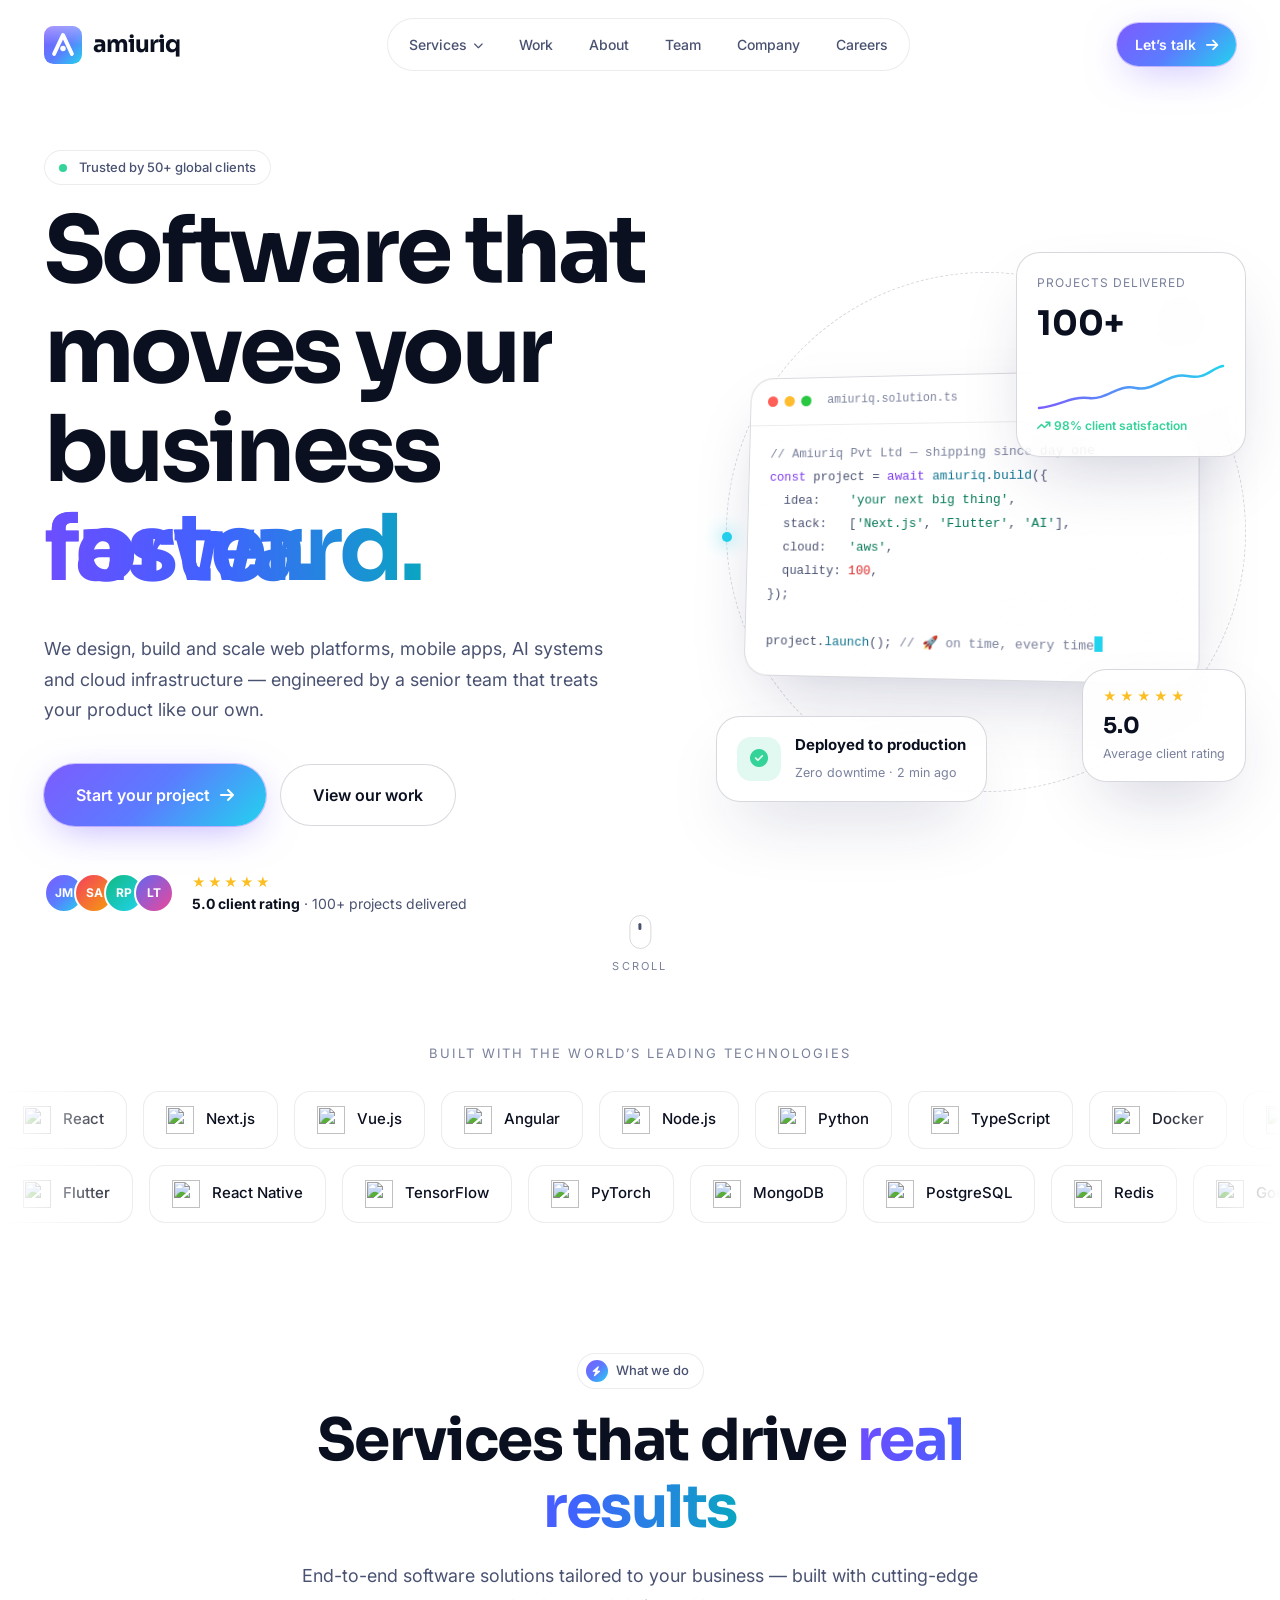
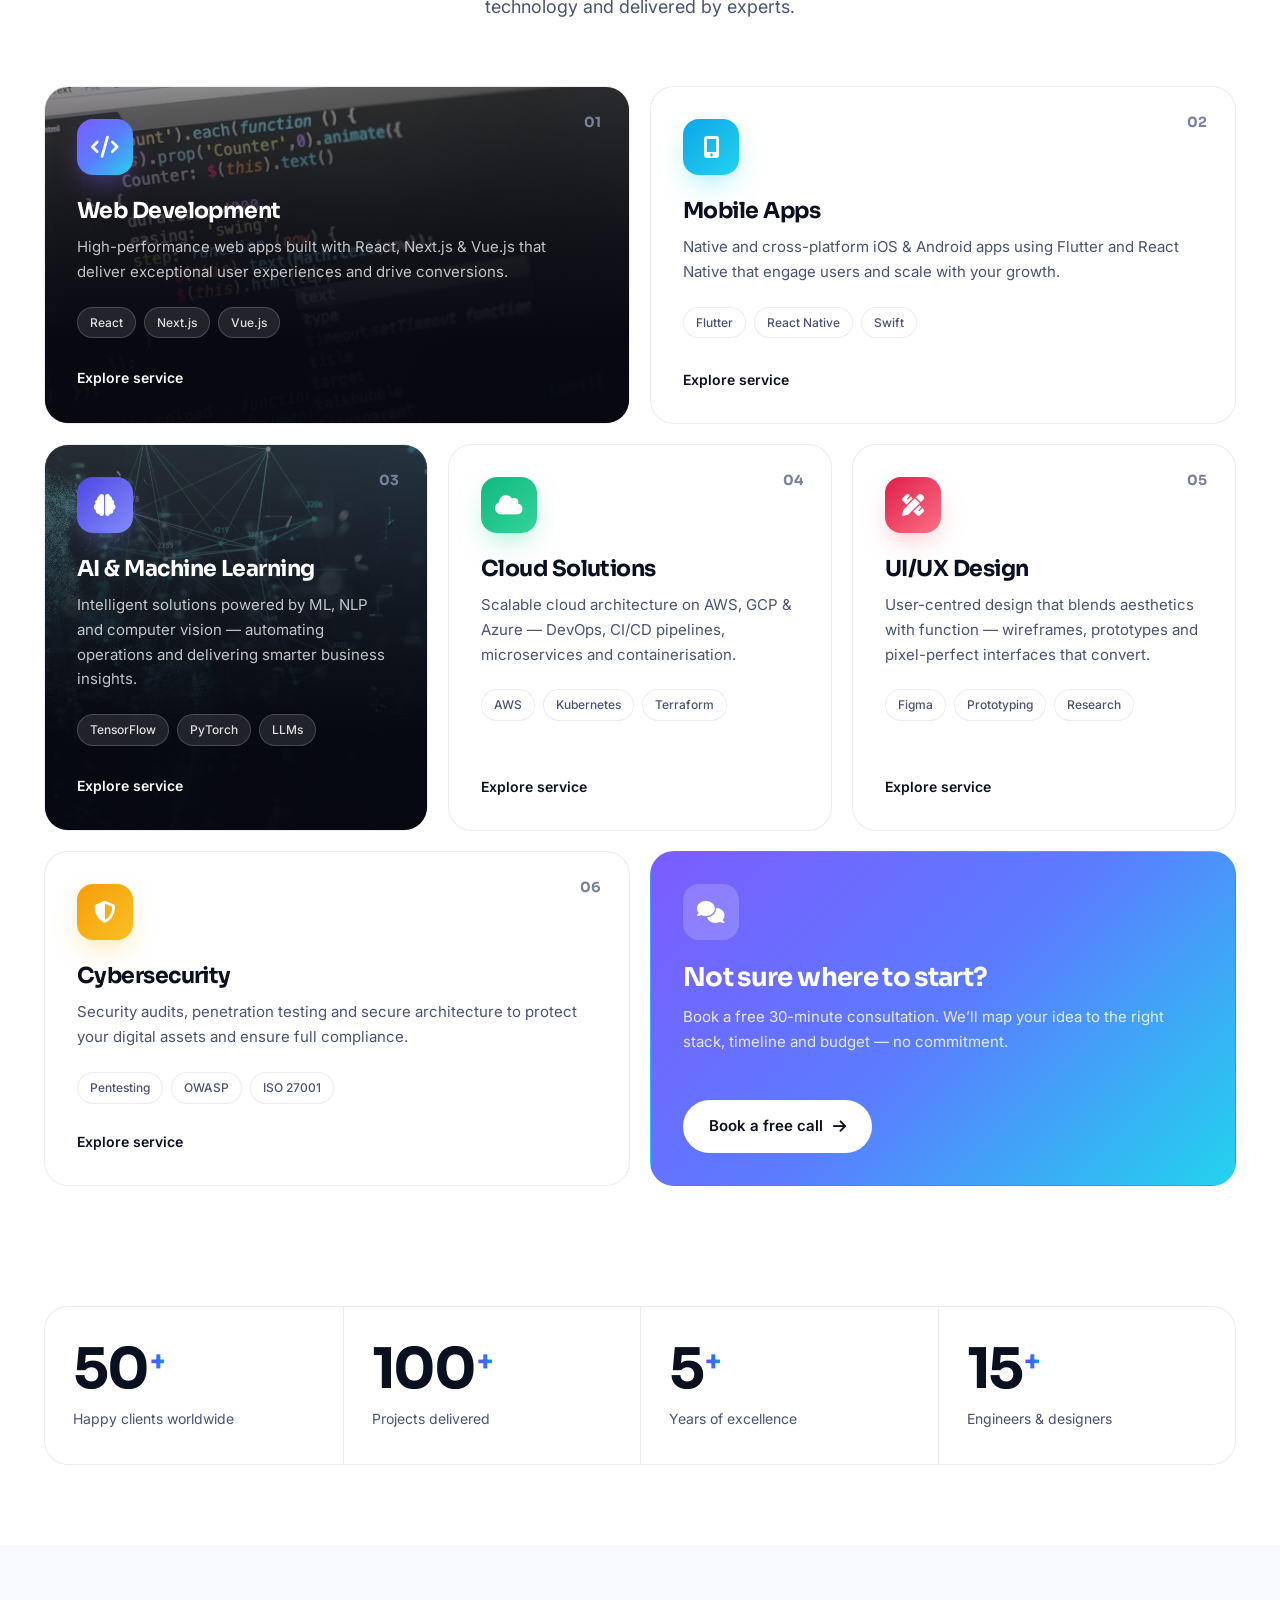
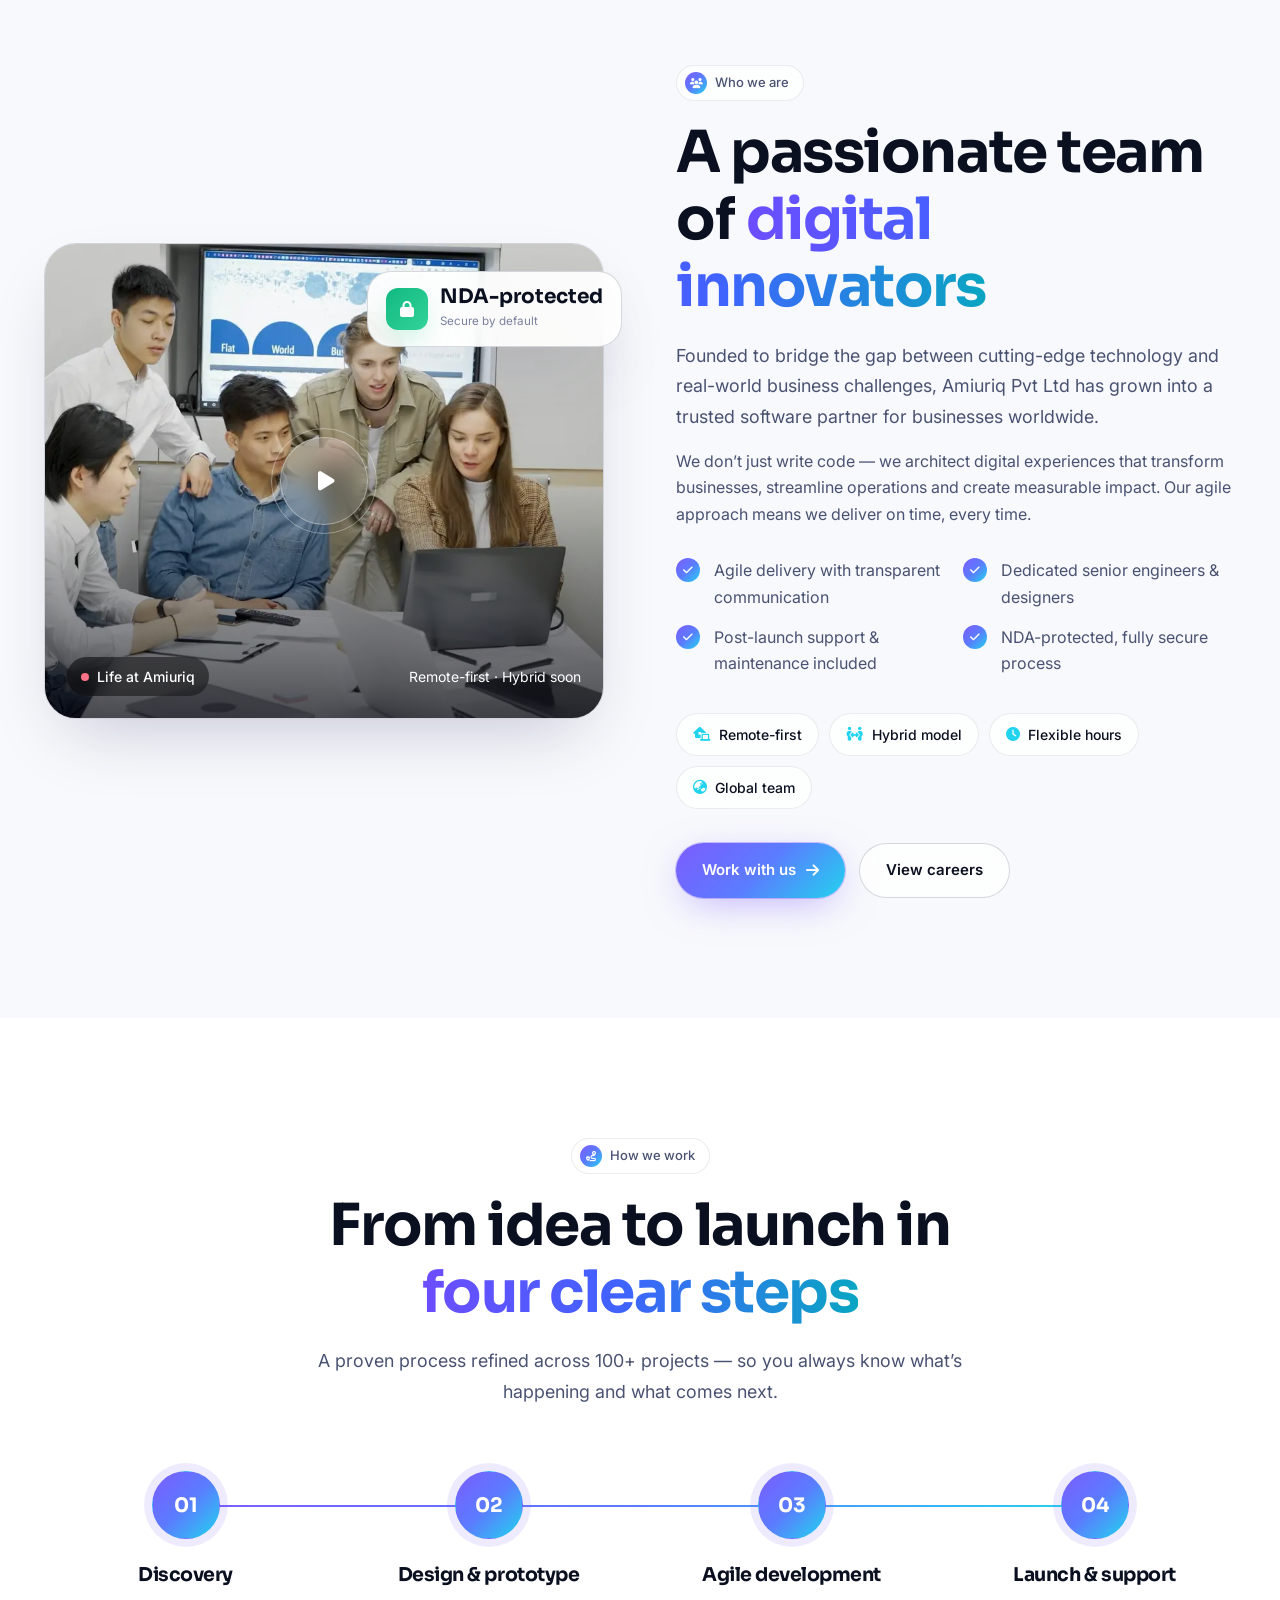
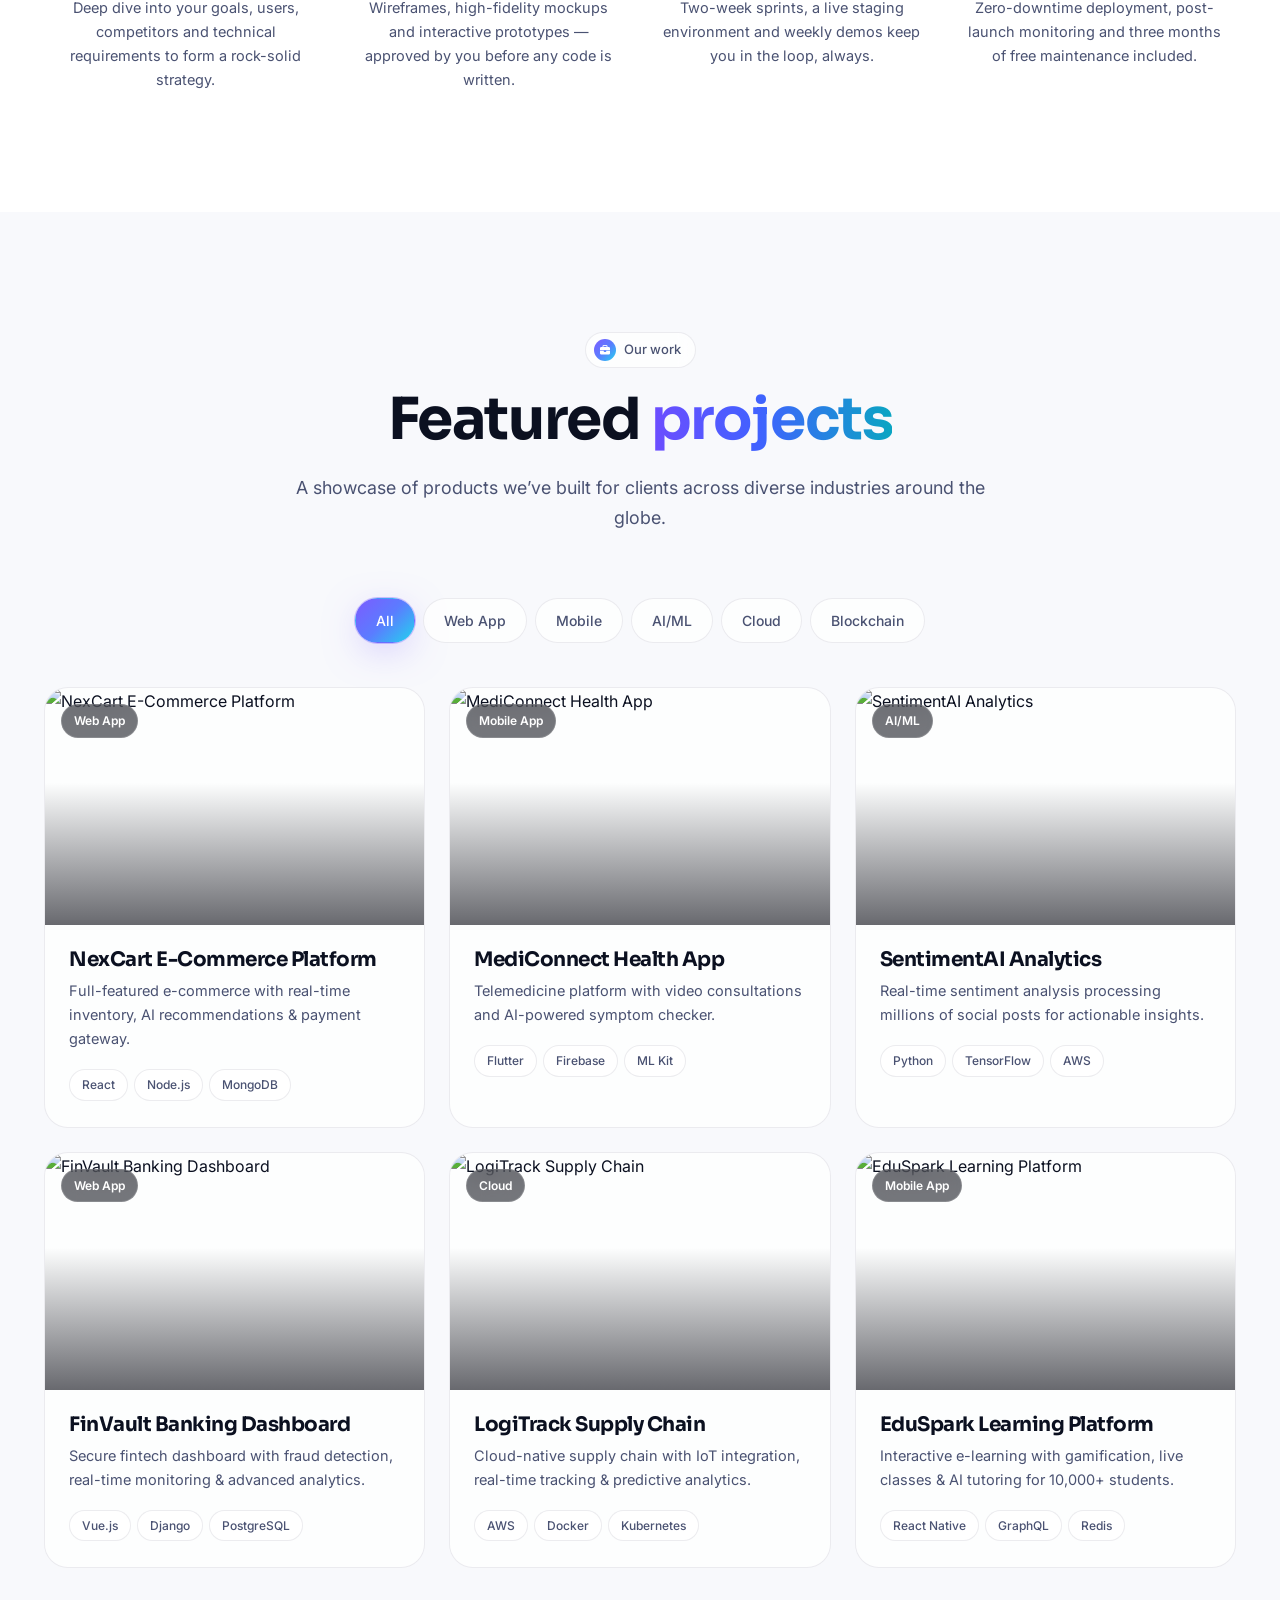
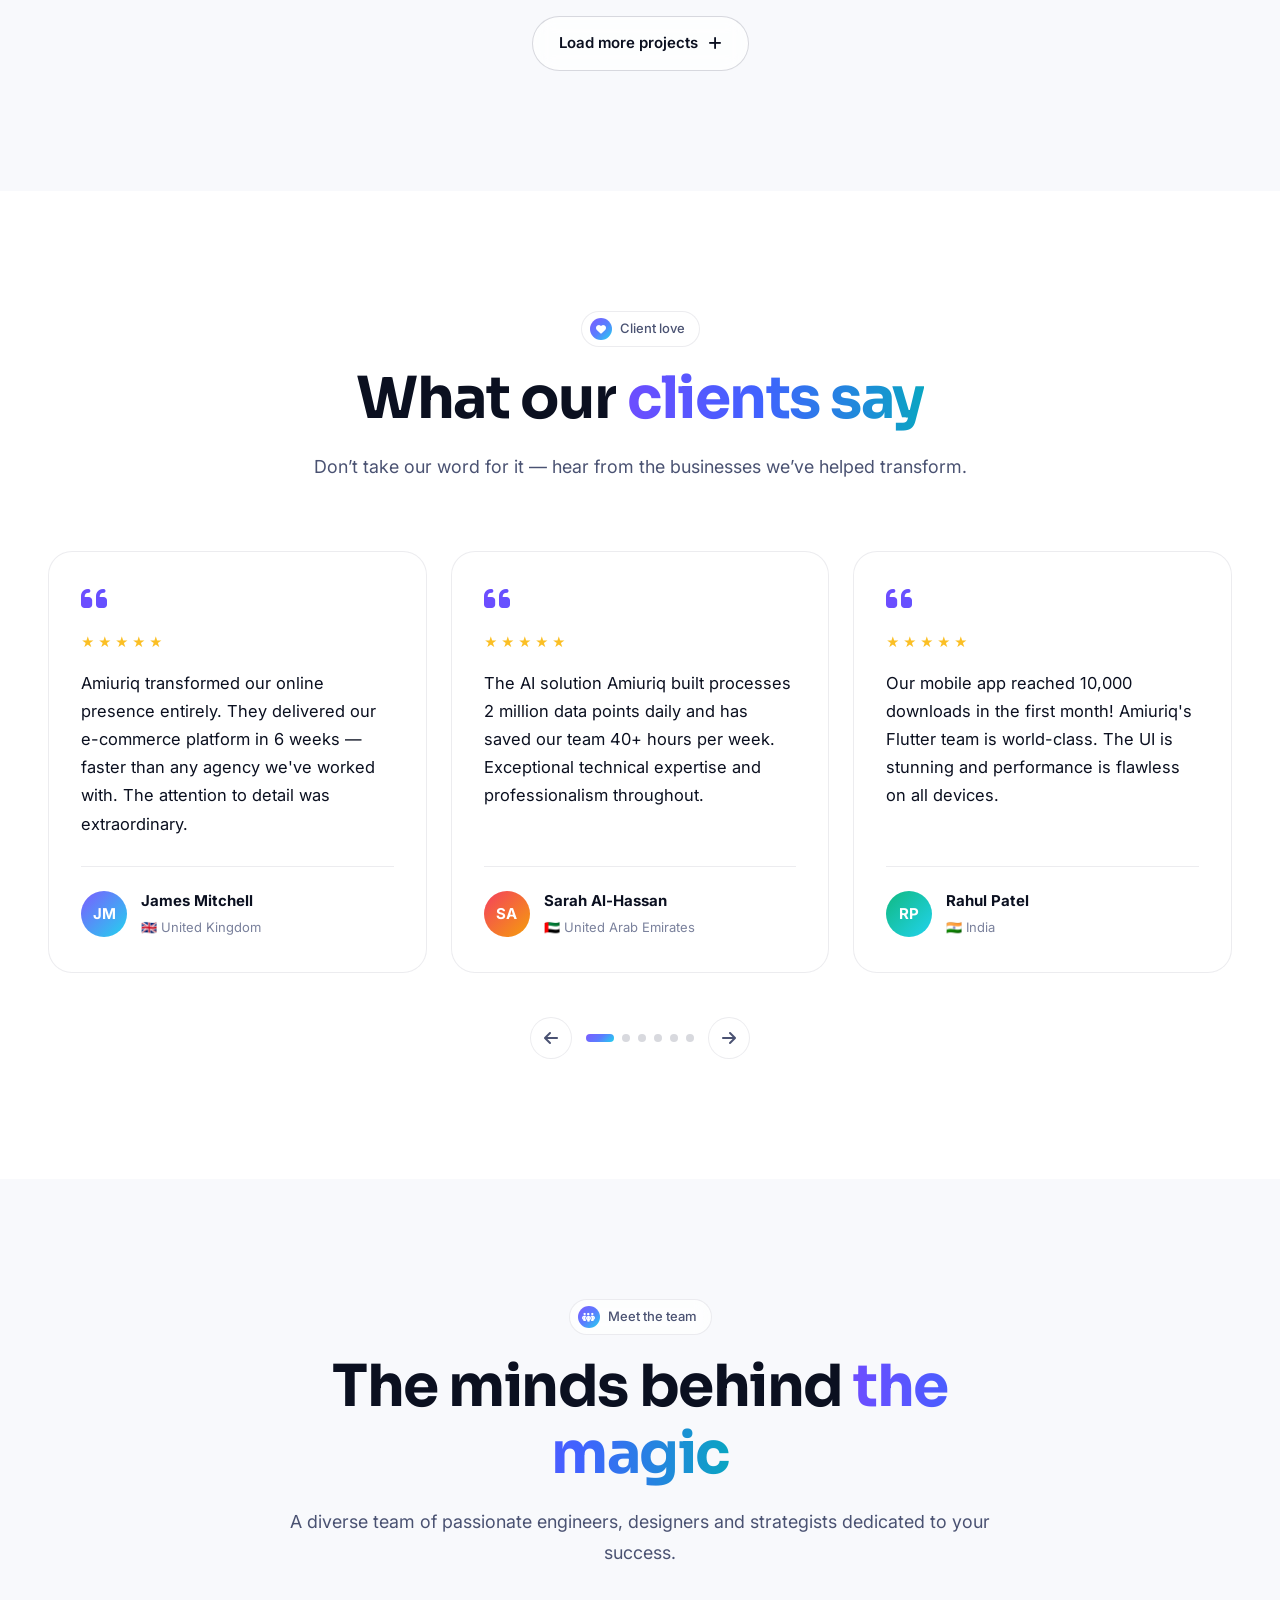
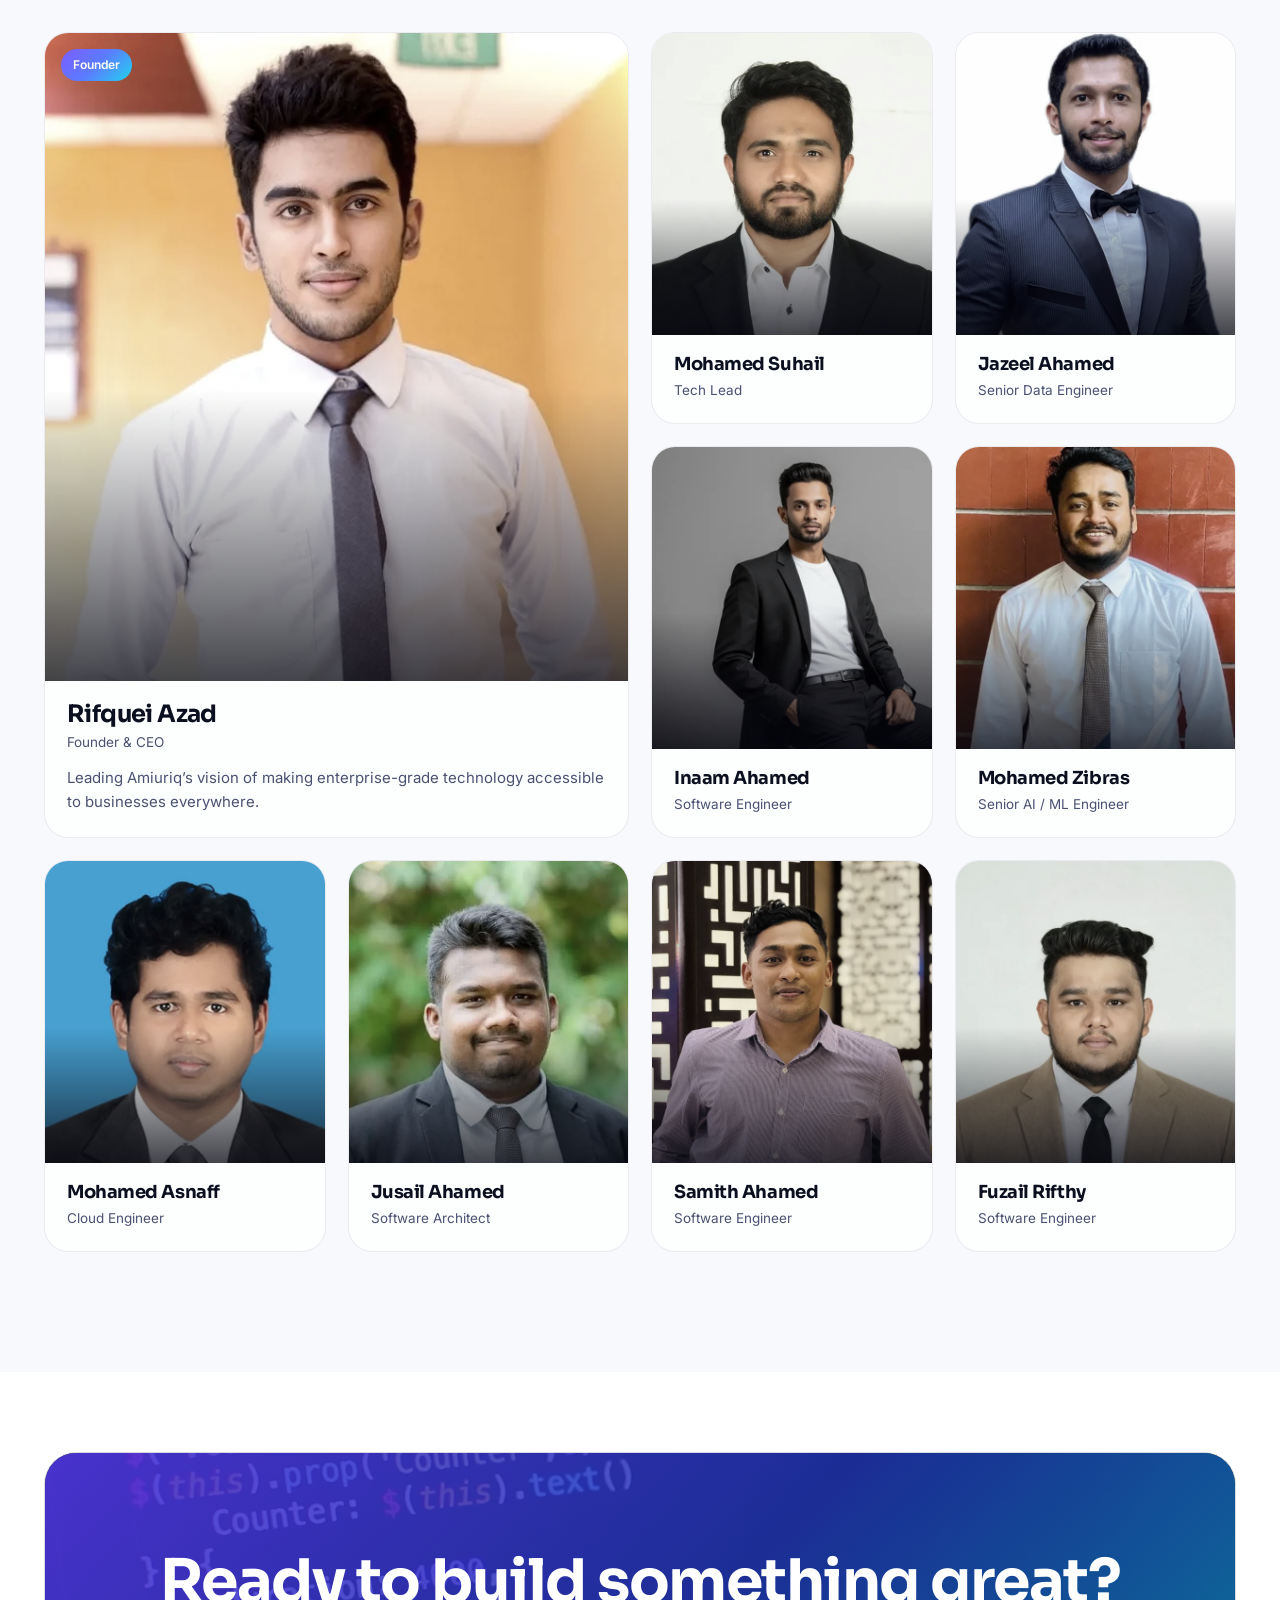
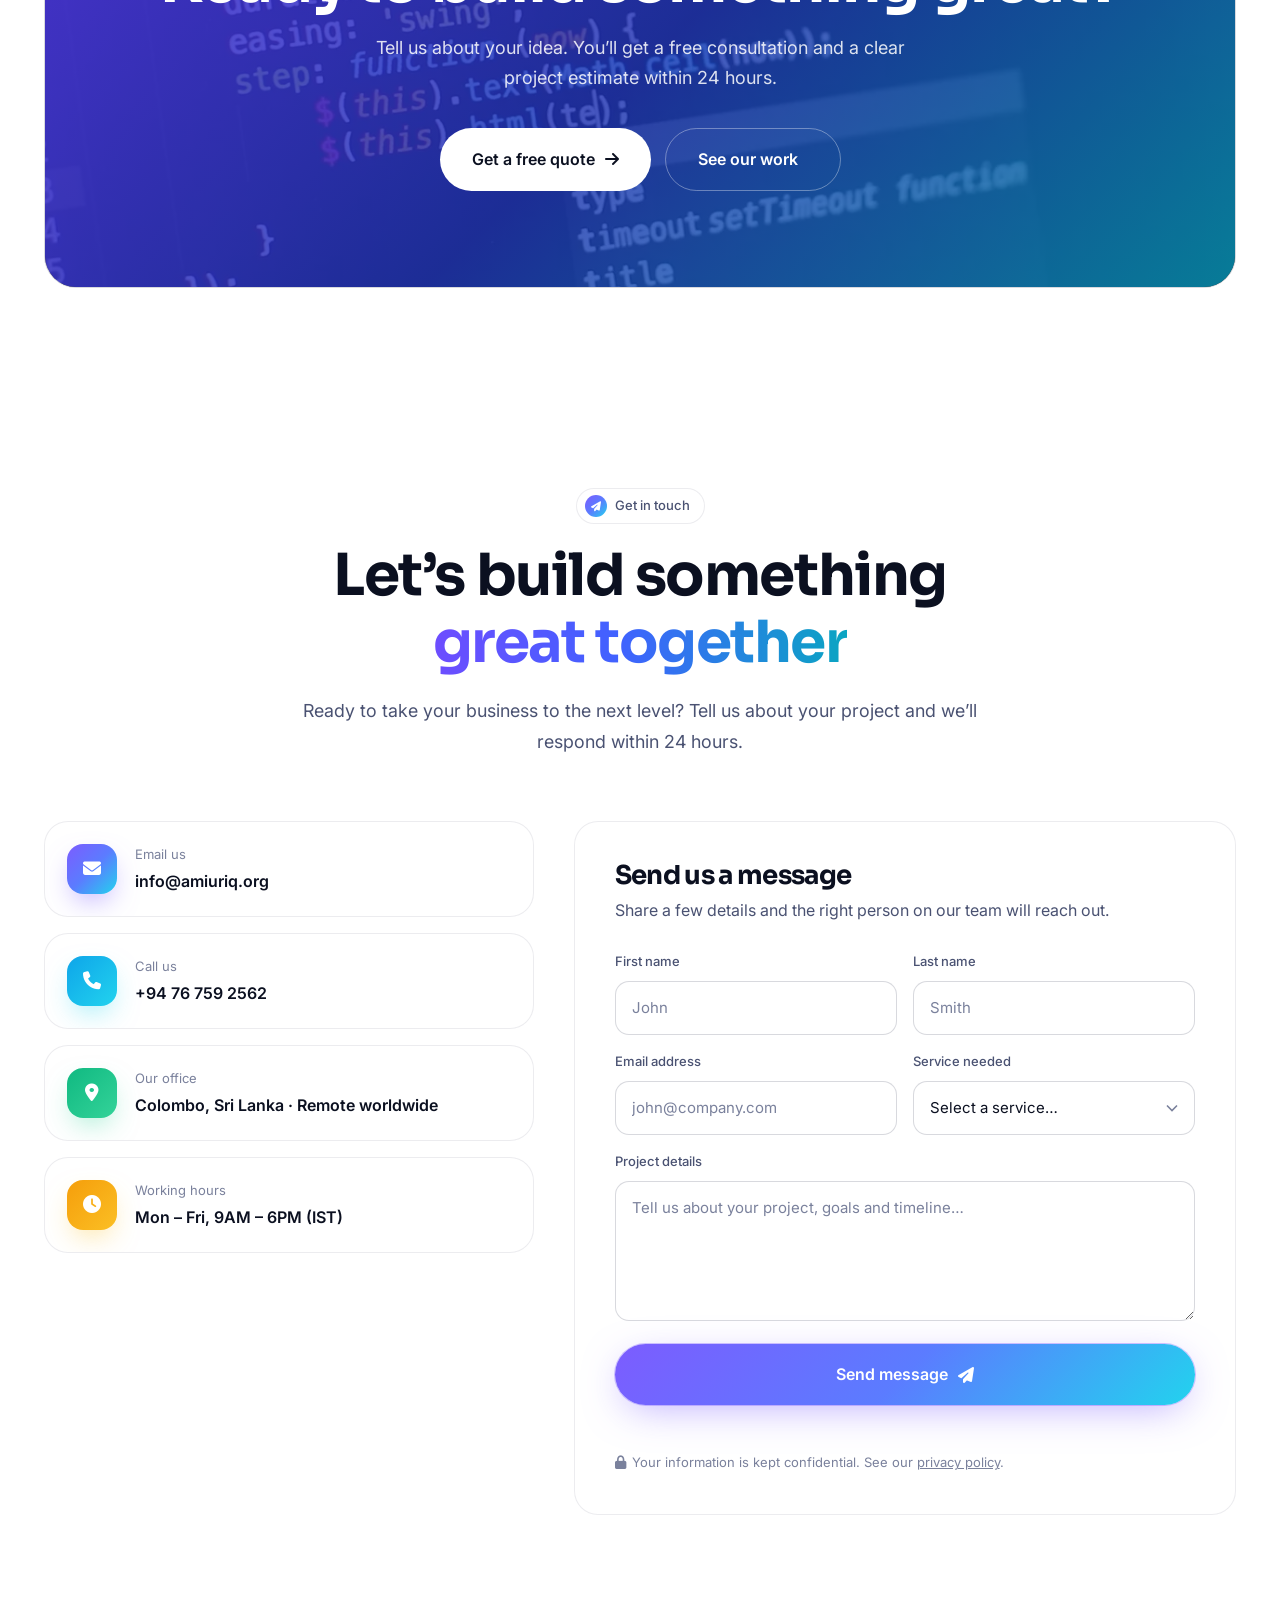
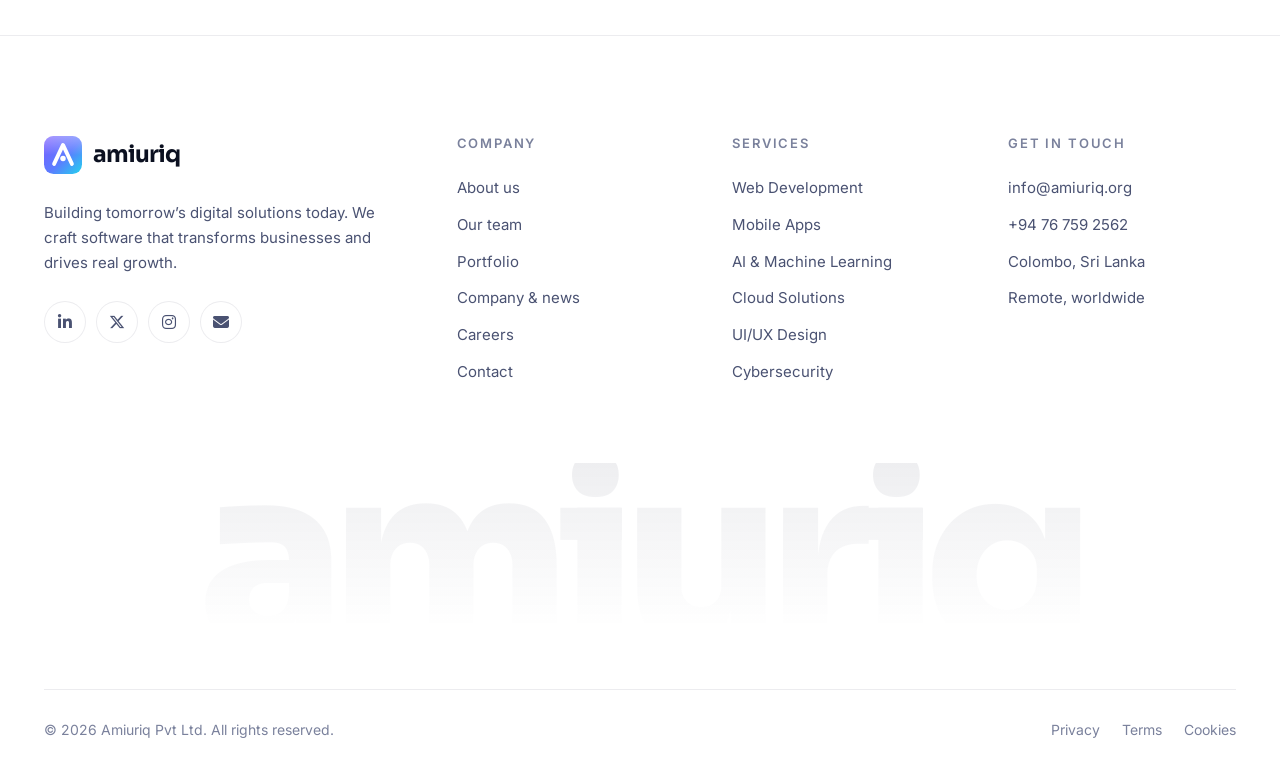
==== commit 8ece1044: "Remove fox and robot animations, restore previous hero Brings back the earlier homepage hero (code c" ====
--- a/index.html
+++ b/index.html
@@ -68,135 +68,8 @@
 <main id="main">
 <!-- HERO -->
 <section class="hero">
-  <div class="container hero-grid fox-left">
-    <div class="fox-stage reveal zoom">
-      <div class="fox-halo" aria-hidden="true"></div>
-      <div class="fx-bubble" aria-live="polite"><p class="fx-text">Hey there! 👋 I&rsquo;m Foxy from Amiuriq.</p><div class="fx-options"></div></div>
-      <svg class="fox" viewBox="0 -110 420 630" role="img" aria-label="Foxy, the Amiuriq fox, waving hello">
-  <defs>
-    <linearGradient id="fx-fur" x1="0" y1="0" x2="0" y2="1">
-      <stop offset="0" stop-color="#ffab4c"/><stop offset=".55" stop-color="#f48a26"/><stop offset="1" stop-color="#dd6a1a"/>
-    </linearGradient>
-    <linearGradient id="fx-fur-side" x1="0" y1="0" x2="1" y2="0">
-      <stop offset="0" stop-color="#b8500f" stop-opacity=".28"/><stop offset=".3" stop-color="#b8500f" stop-opacity="0"/><stop offset=".7" stop-color="#b8500f" stop-opacity="0"/><stop offset="1" stop-color="#b8500f" stop-opacity=".28"/>
-    </linearGradient>
-    <linearGradient id="fx-cream" x1="0" y1="0" x2="0" y2="1"><stop offset="0" stop-color="#fffaf2"/><stop offset="1" stop-color="#fde6c8"/></linearGradient>
-    <linearGradient id="fx-sock" x1="0" y1="0" x2="0" y2="1"><stop offset="0" stop-color="#6b4330"/><stop offset="1" stop-color="#3f271b"/></linearGradient>
-    <radialGradient id="fx-iris" cx=".45" cy=".4" r=".6"><stop offset="0" stop-color="#8a5a2b"/><stop offset=".6" stop-color="#4a2c16"/><stop offset="1" stop-color="#24140a"/></radialGradient>
-    <clipPath id="fx-eye-l"><ellipse cx="176" cy="182" rx="20" ry="23.5"/></clipPath>
-    <clipPath id="fx-eye-r"><ellipse cx="244" cy="182" rx="20" ry="23.5"/></clipPath>
-    <clipPath id="fx-tail-clip"><path d="M262 448 C330 462 392 420 396 350 C399 296 374 256 344 238 C352 278 346 318 324 346 C306 370 282 386 262 394 Z"/></clipPath>
-    <clipPath id="fx-mouth-clip"><path d="M192 246 Q210 282 228 246 Q210 253 192 246 Z"/></clipPath>
-    <filter id="fx-drop" x="-20%" y="-20%" width="140%" height="150%"><feDropShadow dx="0" dy="8" stdDeviation="8" flood-color="#7a3e12" flood-opacity=".18"/></filter>
-  </defs>
-
-  <ellipse class="fx-shadow" cx="215" cy="500" rx="140" ry="14" fill="#5b3a29" opacity=".12"/>
-
-  <g class="fx-all">
-    <!-- tail -->
-    <g id="fx-tail">
-      <path d="M262 448 C330 462 392 420 396 350 C399 296 374 256 344 238 C352 278 346 318 324 346 C306 370 282 386 262 394 Z" fill="url(#fx-fur)" stroke="#8a4513" stroke-width="3.5" stroke-linejoin="round"/>
-      <g clip-path="url(#fx-tail-clip)"><path d="M330 226 C380 240 410 300 404 352 C392 320 372 296 340 286 C350 270 344 246 330 226 Z" fill="url(#fx-cream)"/></g>
-      <path d="M344 238 C374 256 399 296 396 350" fill="none" stroke="#8a4513" stroke-width="3.5" stroke-linecap="round"/>
-      <path d="M300 420 q20 -6 36 -22 M320 380 q14 -10 22 -26" stroke="#c2611b" stroke-width="3" fill="none" stroke-linecap="round" opacity=".6"/>
-    </g>
-
-    <!-- body -->
-    <g id="fx-body">
-      <path d="M168 282 C138 302 120 352 120 402 C120 448 150 478 210 480 C270 478 300 448 300 402 C300 352 282 302 252 282 Z" fill="url(#fx-fur)" stroke="#8a4513" stroke-width="3.5" stroke-linejoin="round" filter="url(#fx-drop)"/>
-      <path d="M168 282 C138 302 120 352 120 402 C120 448 150 478 210 480 C270 478 300 448 300 402 C300 352 282 302 252 282 Z" fill="url(#fx-fur-side)"/>
-      <path d="M180 300 C160 330 156 372 160 412 C164 446 184 464 210 464 C236 464 256 446 260 412 C264 372 260 330 240 300 C226 312 194 312 180 300 Z" fill="url(#fx-cream)"/>
-      <path d="M192 350 q18 8 36 0 M196 386 q14 6 28 0" stroke="#efcf9f" stroke-width="3" fill="none" stroke-linecap="round"/>
-      <!-- feet -->
-      <ellipse cx="164" cy="478" rx="36" ry="17" fill="url(#fx-sock)" stroke="#3f271b" stroke-width="3"/>
-      <ellipse cx="256" cy="478" rx="36" ry="17" fill="url(#fx-sock)" stroke="#3f271b" stroke-width="3"/>
-      <path d="M150 482 v-8 M164 484 v-9 M178 482 v-8 M242 482 v-8 M256 484 v-9 M270 482 v-8" stroke="#24140a" stroke-width="2.5" stroke-linecap="round" opacity=".5"/>
-    </g>
-
-    <!-- arms -->
-    <g id="fx-arm-l">
-      <path d="M150 302 C134 330 136 368 150 392 C160 406 178 402 182 388 C188 358 184 328 174 302 Z" fill="url(#fx-fur)" stroke="#8a4513" stroke-width="3.5" stroke-linejoin="round"/>
-      <ellipse cx="166" cy="392" rx="16" ry="13" fill="url(#fx-sock)" stroke="#3f271b" stroke-width="3"/>
-    </g>
-    <g id="fx-arm-r">
-      <path d="M270 302 C286 330 284 368 270 392 C260 406 242 402 238 388 C232 358 236 328 246 302 Z" fill="url(#fx-fur)" stroke="#8a4513" stroke-width="3.5" stroke-linejoin="round"/>
-      <ellipse cx="254" cy="392" rx="16" ry="13" fill="url(#fx-sock)" stroke="#3f271b" stroke-width="3"/>
-      <path d="M246 388 v6 M254 389 v7 M262 388 v6" stroke="#24140a" stroke-width="2" stroke-linecap="round" opacity=".5"/>
-    </g>
-
-    <!-- chest ruff -->
-    <path d="M146 262 Q150 296 170 300 Q174 324 194 314 Q202 334 210 316 Q218 334 226 314 Q246 324 250 300 Q270 296 274 262 Q244 292 210 292 Q176 292 146 262 Z" fill="url(#fx-cream)" stroke="#e6c79a" stroke-width="2.5" stroke-linejoin="round"/>
-    <!-- head -->
-    <g id="fx-head">
-      <g id="fx-ear-l" class="fx-ear">
-        <path d="M134 156 L114 42 Q116 32 126 38 L198 118 Z" fill="url(#fx-fur)" stroke="#8a4513" stroke-width="3.5" stroke-linejoin="round"/>
-        <path d="M120 66 L116 42 Q118 34 126 38 L146 60 Q132 58 120 66 Z" fill="#3f271b"/>
-        <path d="M144 146 L128 72 L184 120 Q160 124 144 146 Z" fill="#5b3424"/>
-        <path d="M148 140 Q146 118 138 98 M158 132 Q156 116 150 104" stroke="#fde6c8" stroke-width="3" fill="none" stroke-linecap="round"/>
-      </g>
-      <g id="fx-ear-r" class="fx-ear">
-        <path d="M286 156 L306 42 Q304 32 294 38 L222 118 Z" fill="url(#fx-fur)" stroke="#8a4513" stroke-width="3.5" stroke-linejoin="round"/>
-        <path d="M300 66 L304 42 Q302 34 294 38 L274 60 Q288 58 300 66 Z" fill="#3f271b"/>
-        <path d="M276 146 L292 72 L236 120 Q260 124 276 146 Z" fill="#5b3424"/>
-        <path d="M272 140 Q274 118 282 98 M262 132 Q264 116 270 104" stroke="#fde6c8" stroke-width="3" fill="none" stroke-linecap="round"/>
-      </g>
-
-      <path d="M210 104 C252 104 286 122 300 166 C306 184 314 198 330 214 C310 220 298 228 290 238 C270 268 240 286 210 288 C180 286 150 268 130 238 C122 228 110 220 90 214 C106 198 114 184 120 166 C134 122 168 104 210 104 Z" fill="url(#fx-fur)" stroke="#8a4513" stroke-width="3.5" stroke-linejoin="round" filter="url(#fx-drop)"/>
-      <ellipse cx="190" cy="132" rx="38" ry="14" fill="#fff" opacity=".22"/>
-      <path d="M196 112 q14 12 28 0" stroke="#c2611b" stroke-width="3" fill="none" stroke-linecap="round" opacity=".6"/>
-
-      <g id="fx-face">
-        <path d="M210 186 C232 186 250 196 262 206 C278 214 302 214 324 214 C304 222 294 230 286 240 C266 268 238 284 210 286 C182 284 154 268 134 240 C126 230 116 222 96 214 C118 214 142 214 158 206 C170 196 188 186 210 186 Z" fill="url(#fx-cream)"/>
-
-        <g class="fx-brows">
-          <path d="M156 150 q18 -12 36 -2" stroke="#3f271b" stroke-width="5.5" fill="none" stroke-linecap="round"/>
-          <path d="M264 150 q-18 -12 -36 -2" stroke="#3f271b" stroke-width="5.5" fill="none" stroke-linecap="round"/>
-        </g>
-
-        <g class="fx-eye">
-          <ellipse cx="176" cy="182" rx="20" ry="23.5" fill="#fff" stroke="#3f271b" stroke-width="3"/>
-          <g clip-path="url(#fx-eye-l)"><g class="fx-pupil">
-            <circle cx="178" cy="185" r="14" fill="url(#fx-iris)"/>
-            <circle cx="178" cy="185" r="7.5" fill="#120a05"/>
-            <circle cx="173" cy="179" r="4.5" fill="#fff"/>
-            <circle cx="183" cy="190" r="2" fill="#fff" opacity=".85"/>
-          </g></g>
-          <path d="M155 170 q21 -22 42 0" stroke="#3f271b" stroke-width="4" fill="none" stroke-linecap="round"/>
-        </g>
-        <g class="fx-eye">
-          <ellipse cx="244" cy="182" rx="20" ry="23.5" fill="#fff" stroke="#3f271b" stroke-width="3"/>
-          <g clip-path="url(#fx-eye-r)"><g class="fx-pupil">
-            <circle cx="242" cy="185" r="14" fill="url(#fx-iris)"/>
-            <circle cx="242" cy="185" r="7.5" fill="#120a05"/>
-            <circle cx="237" cy="179" r="4.5" fill="#fff"/>
-            <circle cx="247" cy="190" r="2" fill="#fff" opacity=".85"/>
-          </g></g>
-          <path d="M223 170 q21 -22 42 0" stroke="#3f271b" stroke-width="4" fill="none" stroke-linecap="round"/>
-        </g>
-        <!-- happy closed eyes, shown when excited -->
-        <g class="fx-happy-eyes" stroke="#3f271b" stroke-width="5" fill="none" stroke-linecap="round">
-          <path d="M160 188 q16 -18 32 0"/><path d="M228 188 q16 -18 32 0"/>
-        </g>
-
-        <ellipse cx="148" cy="232" rx="13" ry="7.5" fill="#ff8a80" opacity=".5"/>
-        <ellipse cx="272" cy="232" rx="13" ry="7.5" fill="#ff8a80" opacity=".5"/>
-
-        <path d="M196 224 Q210 216 224 224 Q224 236 210 240 Q196 236 196 224 Z" fill="#2b1b14"/>
-        <ellipse cx="205" cy="223" rx="5" ry="2.5" fill="#fff" opacity=".55"/>
-        <circle cx="184" cy="242" r="1.8" fill="#a0673f"/><circle cx="178" cy="249" r="1.8" fill="#a0673f"/><circle cx="188" cy="250" r="1.8" fill="#a0673f"/>
-        <circle cx="236" cy="242" r="1.8" fill="#a0673f"/><circle cx="242" cy="249" r="1.8" fill="#a0673f"/><circle cx="232" cy="250" r="1.8" fill="#a0673f"/>
-
-        <path class="fx-mouth-closed" d="M196 246 Q203 255 210 247 Q217 255 224 246" stroke="#2b1b14" stroke-width="3.5" fill="none" stroke-linecap="round" stroke-linejoin="round"/>
-        <g class="fx-mouth-open">
-          <path d="M192 246 Q210 282 228 246 Q210 253 192 246 Z" fill="#5a1e1e" stroke="#2b1b14" stroke-width="3" stroke-linejoin="round"/>
-          <g clip-path="url(#fx-mouth-clip)"><ellipse cx="210" cy="270" rx="11" ry="8" fill="#f87171"/></g>
-        </g>
-      </g>
-    </g>
-  </g>
-</svg>
-    </div>
-    <div class="hero-copy">
+  <div class="container hero-grid">
+    <div>
       <span class="eyebrow reveal"><span class="pulse"></span>Trusted by 50+ global clients</span>
       <h1 class="display" data-split>Software that moves your business <span class="word-rotator"><span class="grad-text">forward.</span><span class="grad-text">faster.</span><span class="grad-text">smarter.</span><span class="grad-text">further.</span></span></h1>
       <p class="lead reveal" style="--d:.35s">We design, build and scale web platforms, mobile apps, AI systems and cloud infrastructure — engineered by a senior team that treats your product like our own.</p>
@@ -207,6 +80,34 @@
       <div class="hero-trust reveal" style="--d:.65s">
         <div class="avatars" aria-hidden="true"><span>JM</span><span style="background:linear-gradient(135deg,#f43f5e,#f59e0b)">SA</span><span style="background:linear-gradient(135deg,#10b981,#22d3ee)">RP</span><span style="background:linear-gradient(135deg,#6366f1,#ec4899)">LT</span></div>
         <div><div class="stars" aria-hidden="true">★★★★★</div><p><strong>5.0 client rating</strong> · 100+ projects delivered</p></div>
+      </div>
+    </div>
+    <div class="hero-visual reveal from-right" style="--d:.3s" aria-hidden="true">
+      <div class="orbit"></div>
+      <div class="hv-card hv-code glass" data-depth="0.4">
+        <div class="bar"><i></i><i></i><i></i><span>amiuriq.solution.ts</span></div>
+<pre data-typed><span class="tk-c">// Amiuriq Pvt Ltd — shipping since day one</span>
+<span class="tk-k">const</span> project = <span class="tk-k">await</span> <span class="tk-f">amiuriq</span>.<span class="tk-f">build</span>({
+  idea:    <span class="tk-s">'your next big thing'</span>,
+  stack:   [<span class="tk-s">'Next.js'</span>, <span class="tk-s">'Flutter'</span>, <span class="tk-s">'AI'</span>],
+  cloud:   <span class="tk-s">'aws'</span>,
+  quality: <span class="tk-n">100</span>,
+});
+
+project.<span class="tk-f">launch</span>(); <span class="tk-c">// 🚀 on time, every time</span></pre>
+      </div>
+      <div class="hv-card hv-metric glass" data-depth="1">
+        <div class="label">Projects delivered</div>
+        <div class="val">100+</div>
+        <svg class="spark" viewBox="0 0 200 54" preserveAspectRatio="none"><defs><linearGradient id="spark-g" x1="0" x2="1"><stop offset="0" stop-color="#7c5cff"/><stop offset="1" stop-color="#22d3ee"/></linearGradient></defs><path class="line" d="M2 46 C 25 44, 35 34, 55 36 S 85 22, 105 26 S 140 10, 160 14 S 185 6, 198 4"/></svg>
+        <div class="up"><i class="fas fa-arrow-trend-up"></i> 98% client satisfaction</div>
+      </div>
+      <div class="hv-card hv-status glass" data-depth="0.7">
+        <span class="ic"><i class="fas fa-circle-check"></i></span>
+        <span><strong>Deployed to production</strong><small>Zero downtime · 2 min ago</small></span>
+      </div>
+      <div class="hv-card hv-rating glass" data-depth="1.2">
+        <div class="stars">★★★★★</div><strong>5.0</strong> <small>Average client rating</small>
       </div>
     </div>
   </div>
--- a/assets/css/main.css
+++ b/assets/css/main.css
@@ -806,82 +806,3 @@
   .hero-trust { margin-top: 36px; }
   .hero-visual { height: 520px; }
 }
-
-/* ==========================================================================
-   Welcome fox "Foxy" (homepage hero)
-   ========================================================================== */
-.hero-grid.fox-left { grid-template-columns: 0.92fr 1.08fr; gap: 48px; }
-.hero-grid.fox-left .display { font-size: clamp(44px, 6vw, 84px); }
-.fox-stage { position: relative; width: 100%; max-width: 460px; margin: 0 auto; aspect-ratio: 420 / 630; }
-.fox { position: relative; z-index: 1; width: 100%; height: 100%; overflow: visible; cursor: pointer; -webkit-tap-highlight-color: transparent; }
-.fox * { transform-box: view-box; }
-.fox-halo { position: absolute; left: 50%; top: 62%; width: 96%; aspect-ratio: 1; transform: translate(-50%, -50%); border-radius: 50%; background: radial-gradient(circle, rgba(251, 146, 60, 0.16), rgba(124, 92, 255, 0.07) 48%, transparent 70%); }
-
-#fx-head { transform-origin: 210px 286px; will-change: transform; }
-#fx-face, .fx-pupil { will-change: transform; }
-#fx-body { transform-origin: 210px 480px; animation: fx-breathe 3.6s ease-in-out infinite; }
-#fx-tail { transform-origin: 266px 440px; animation: fx-tail 2.8s ease-in-out infinite; }
-#fx-ear-l { transform-origin: 160px 140px; }
-#fx-ear-r { transform-origin: 260px 140px; }
-.fox.twitch-l #fx-ear-l { animation: fx-ear-l 0.5s ease-in-out; }
-.fox.twitch-r #fx-ear-r { animation: fx-ear-r 0.5s ease-in-out; }
-.fx-eye { transform-box: fill-box; transform-origin: center; animation: fx-blink 4.6s infinite; }
-.fx-happy-eyes { opacity: 0; transition: opacity 0.15s; }
-.fox.happy .fx-eye { opacity: 0; }
-.fox.happy .fx-happy-eyes { opacity: 1; }
-.fx-brows { transform-origin: 210px 150px; transition: transform 0.35s var(--ease); }
-.fox.asking .fx-brows { transform: translateY(-7px); }
-.fox.asking #fx-head { transition: none; }
-.fx-mouth-open { transform-box: fill-box; transform-origin: 50% 0; transform: scaleY(0); }
-.fox.talking .fx-mouth-open { animation: fx-talk 0.2s ease-in-out infinite alternate; }
-.fox.talking .fx-mouth-closed { opacity: 0; }
-.fox.happy .fx-mouth-open { animation: none; transform: scaleY(1); }
-.fox.happy .fx-mouth-closed { opacity: 0; }
-#fx-arm-l { transform-origin: 162px 304px; }
-#fx-arm-r { transform-origin: 258px 304px; }
-.fox.waving #fx-arm-r { animation: fx-wave 2.2s var(--ease); }
-.fx-all { transform-origin: 210px 480px; }
-.fox.hop .fx-all { animation: fx-hop 0.7s var(--ease); }
-.fx-shadow { transform-box: fill-box; transform-origin: center; }
-.fox.hop .fx-shadow { animation: fx-shadow 0.7s var(--ease); }
-
-.fx-bubble { position: absolute; z-index: 3; top: 0; left: 4%; right: -14%; padding: 16px 18px 14px; border-radius: 22px 22px 22px 6px; background: #fff; border: 1px solid var(--border); box-shadow: 0 22px 50px -20px rgba(122, 62, 18, 0.35); animation: rb-pop 0.6s var(--ease) both 0.5s; }
-.fx-bubble::after { content: ""; position: absolute; left: 30%; bottom: -9px; width: 16px; height: 16px; background: #fff; border-right: 1px solid var(--border); border-bottom: 1px solid var(--border); transform: rotate(45deg); border-radius: 0 0 4px 0; }
-.fx-text { font-family: var(--font-display); font-weight: 600; font-size: 16px; line-height: 1.45; color: var(--text); min-height: 1.45em; }
-.fx-text .caret { height: 15px; width: 2px; margin-left: 2px; background: #f48a26; }
-.fx-options { display: flex; flex-wrap: wrap; gap: 8px; margin-top: 12px; }
-.fx-options:empty { display: none; }
-.fx-opt { display: inline-flex; align-items: center; gap: 6px; padding: 8px 14px; border-radius: 999px; font-size: 13.5px; font-weight: 600; color: #9a4a10; background: #fff4e8; border: 1px solid #fbd5ae; transition: background 0.25s, transform 0.3s var(--ease), border-color 0.25s; animation: rb-pop 0.45s var(--ease) both; animation-delay: calc(var(--i, 0) * 0.07s); }
-.fx-opt:hover { background: #ffe8d1; border-color: #f48a26; transform: translateY(-2px); }
-.fx-opt.primary { background: var(--grad); color: #fff; border-color: transparent; }
-
-@keyframes fx-breathe { 0%, 100% { transform: scale(1, 1); } 50% { transform: scale(1.012, 1.022); } }
-@keyframes fx-tail { 0%, 100% { transform: rotate(-4deg); } 50% { transform: rotate(7deg); } }
-@keyframes fx-ear-l { 0%, 100% { transform: rotate(0); } 30% { transform: rotate(-12deg); } 60% { transform: rotate(4deg); } }
-@keyframes fx-ear-r { 0%, 100% { transform: rotate(0); } 30% { transform: rotate(12deg); } 60% { transform: rotate(-4deg); } }
-@keyframes fx-blink { 0%, 44%, 48%, 100% { transform: scaleY(1); } 46% { transform: scaleY(0.06); } }
-@keyframes fx-talk { from { transform: scaleY(0.25); } to { transform: scaleY(1); } }
-@keyframes fx-wave { 0% { transform: rotate(0); } 18% { transform: rotate(-145deg); } 32% { transform: rotate(-118deg); } 46% { transform: rotate(-145deg); } 60% { transform: rotate(-118deg); } 76% { transform: rotate(-145deg); } 100% { transform: rotate(0); } }
-@keyframes fx-hop { 0%, 100% { transform: translateY(0) scale(1, 1); } 20% { transform: translateY(0) scale(1.04, 0.95); } 50% { transform: translateY(-26px) scale(0.97, 1.04); } 80% { transform: translateY(0) scale(1.03, 0.97); } }
-@keyframes fx-shadow { 50% { transform: scale(0.75); opacity: 0.07; } }
-@keyframes rb-pop { from { opacity: 0; transform: translateY(10px) scale(0.92); } to { opacity: 1; transform: none; } }
-
-@media (max-width: 1100px) {
-  .hero-grid.fox-left { grid-template-columns: 1fr; gap: 20px; }
-  .fox-stage { max-width: 380px; }
-}
-@media (max-width: 640px) {
-  /* bubble sits above the fox instead of over it */
-  .fox-stage { max-width: 340px; margin-top: 8px; aspect-ratio: auto; }
-  .fox { height: auto; aspect-ratio: 420 / 630; width: 82%; margin: -16% auto 0; display: block; }
-  .fx-bubble { position: relative; left: auto; right: auto; top: auto; padding: 13px 14px 12px; }
-  .fx-bubble::after { left: 46%; }
-  .fx-text { font-size: 14.5px; }
-  .fx-opt { font-size: 12.5px; padding: 7px 11px; }
-}
-@media (max-width: 380px) {
-  .fox { width: 76%; }
-}
-@media (min-width: 1100px) and (max-width: 1679px) and (max-height: 820px) {
-  .fox-stage { max-width: 400px; }
-}
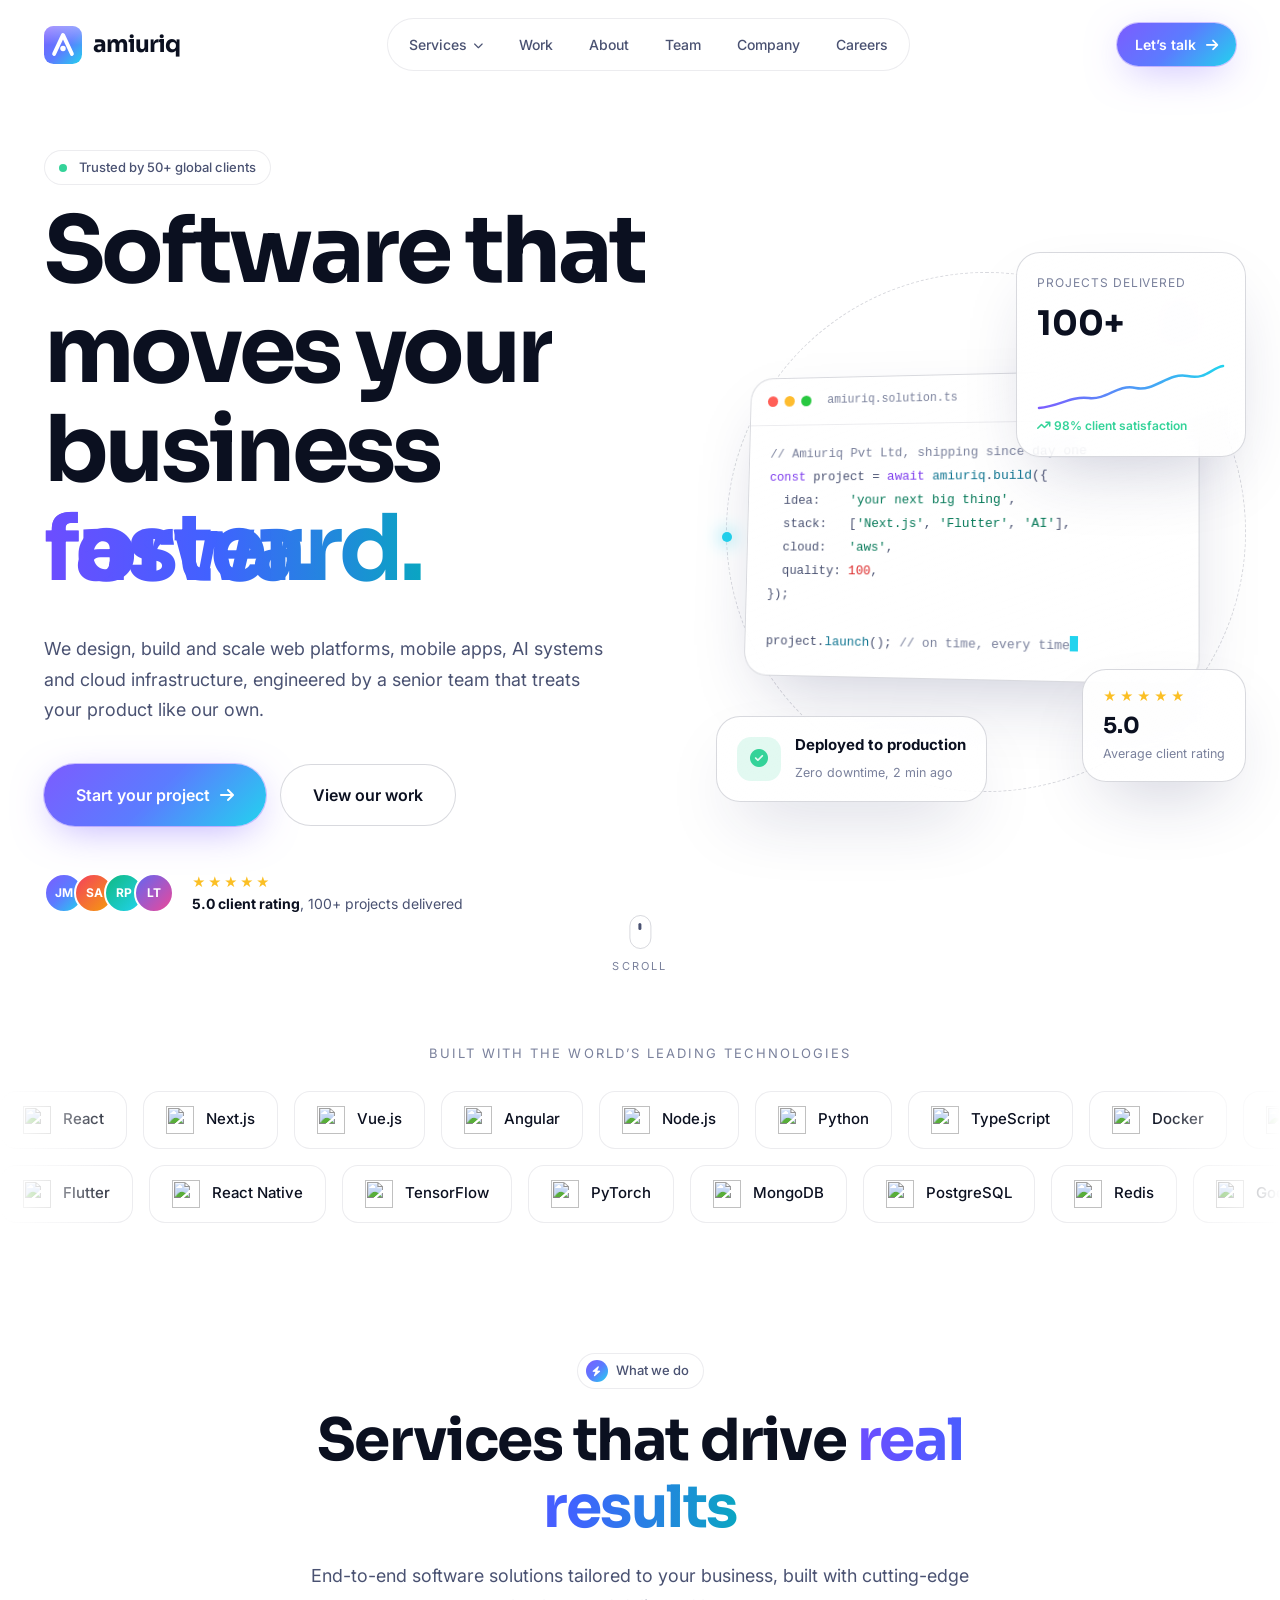
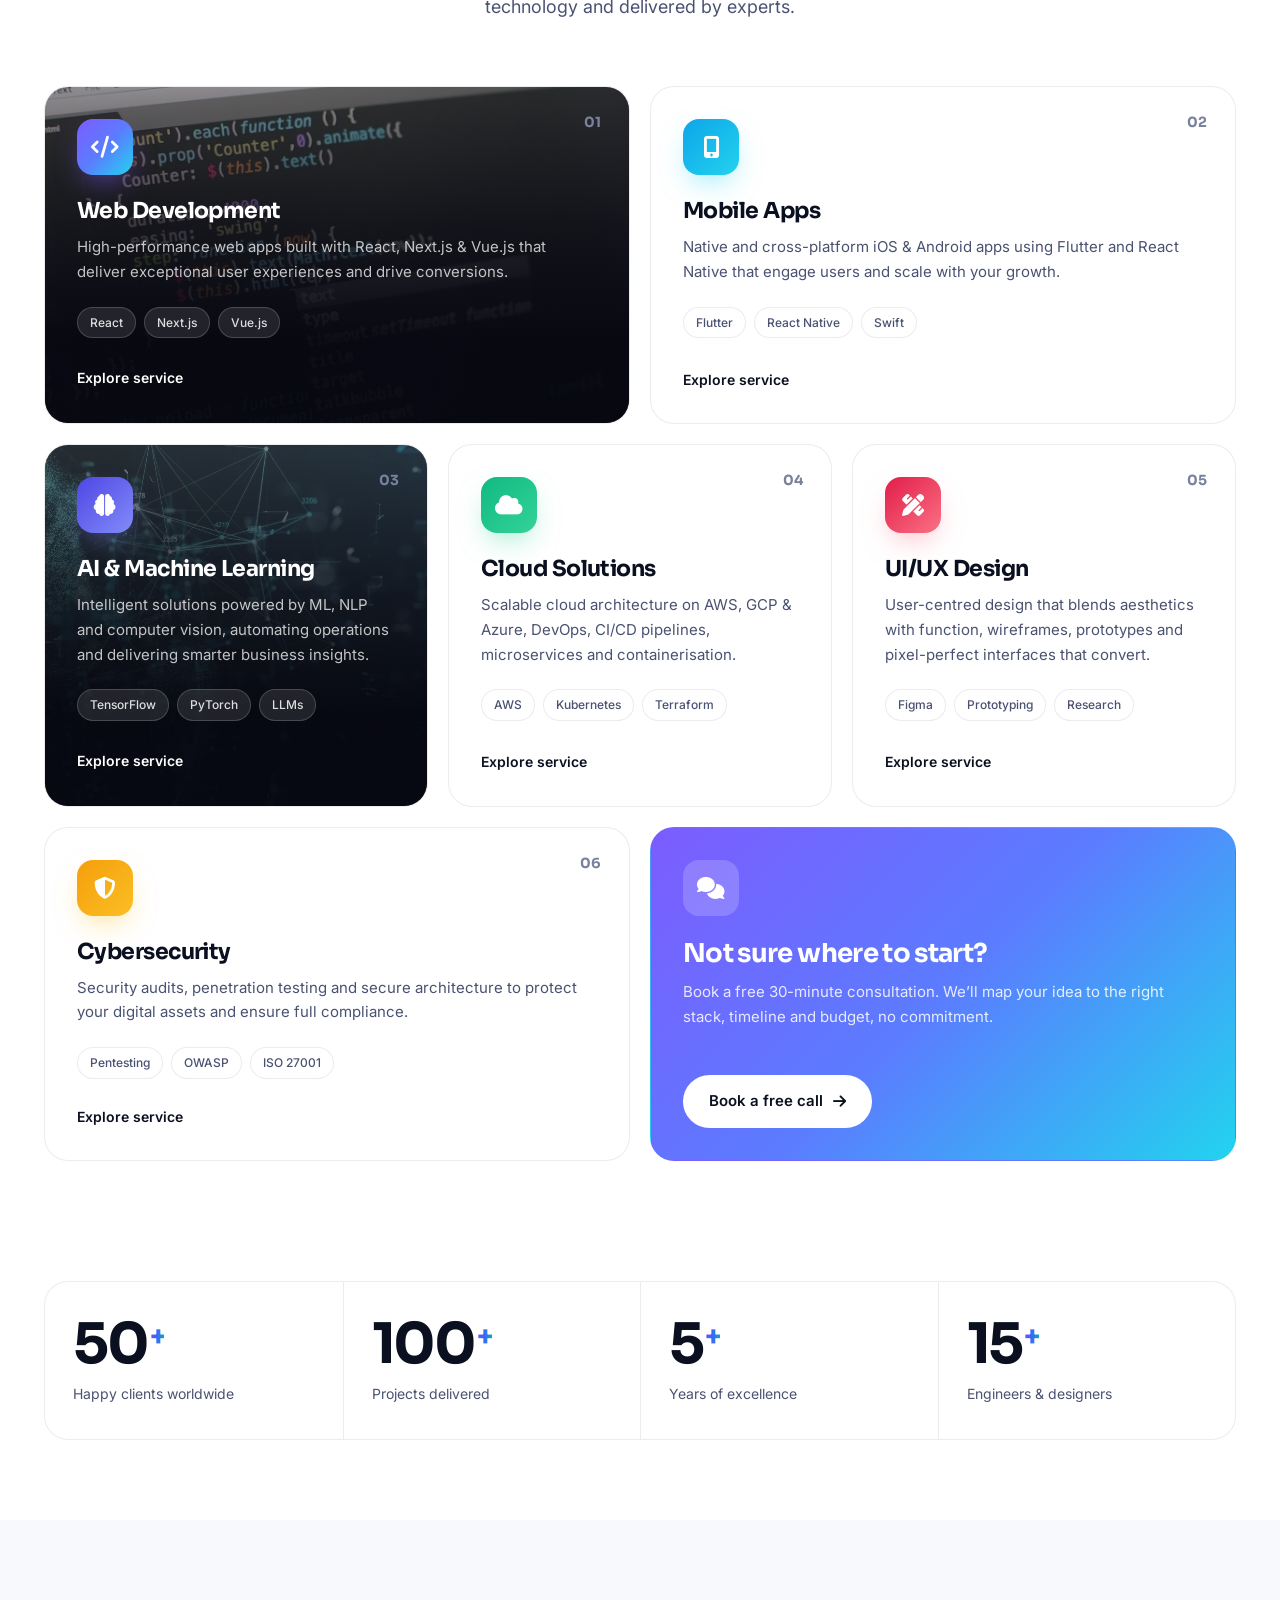
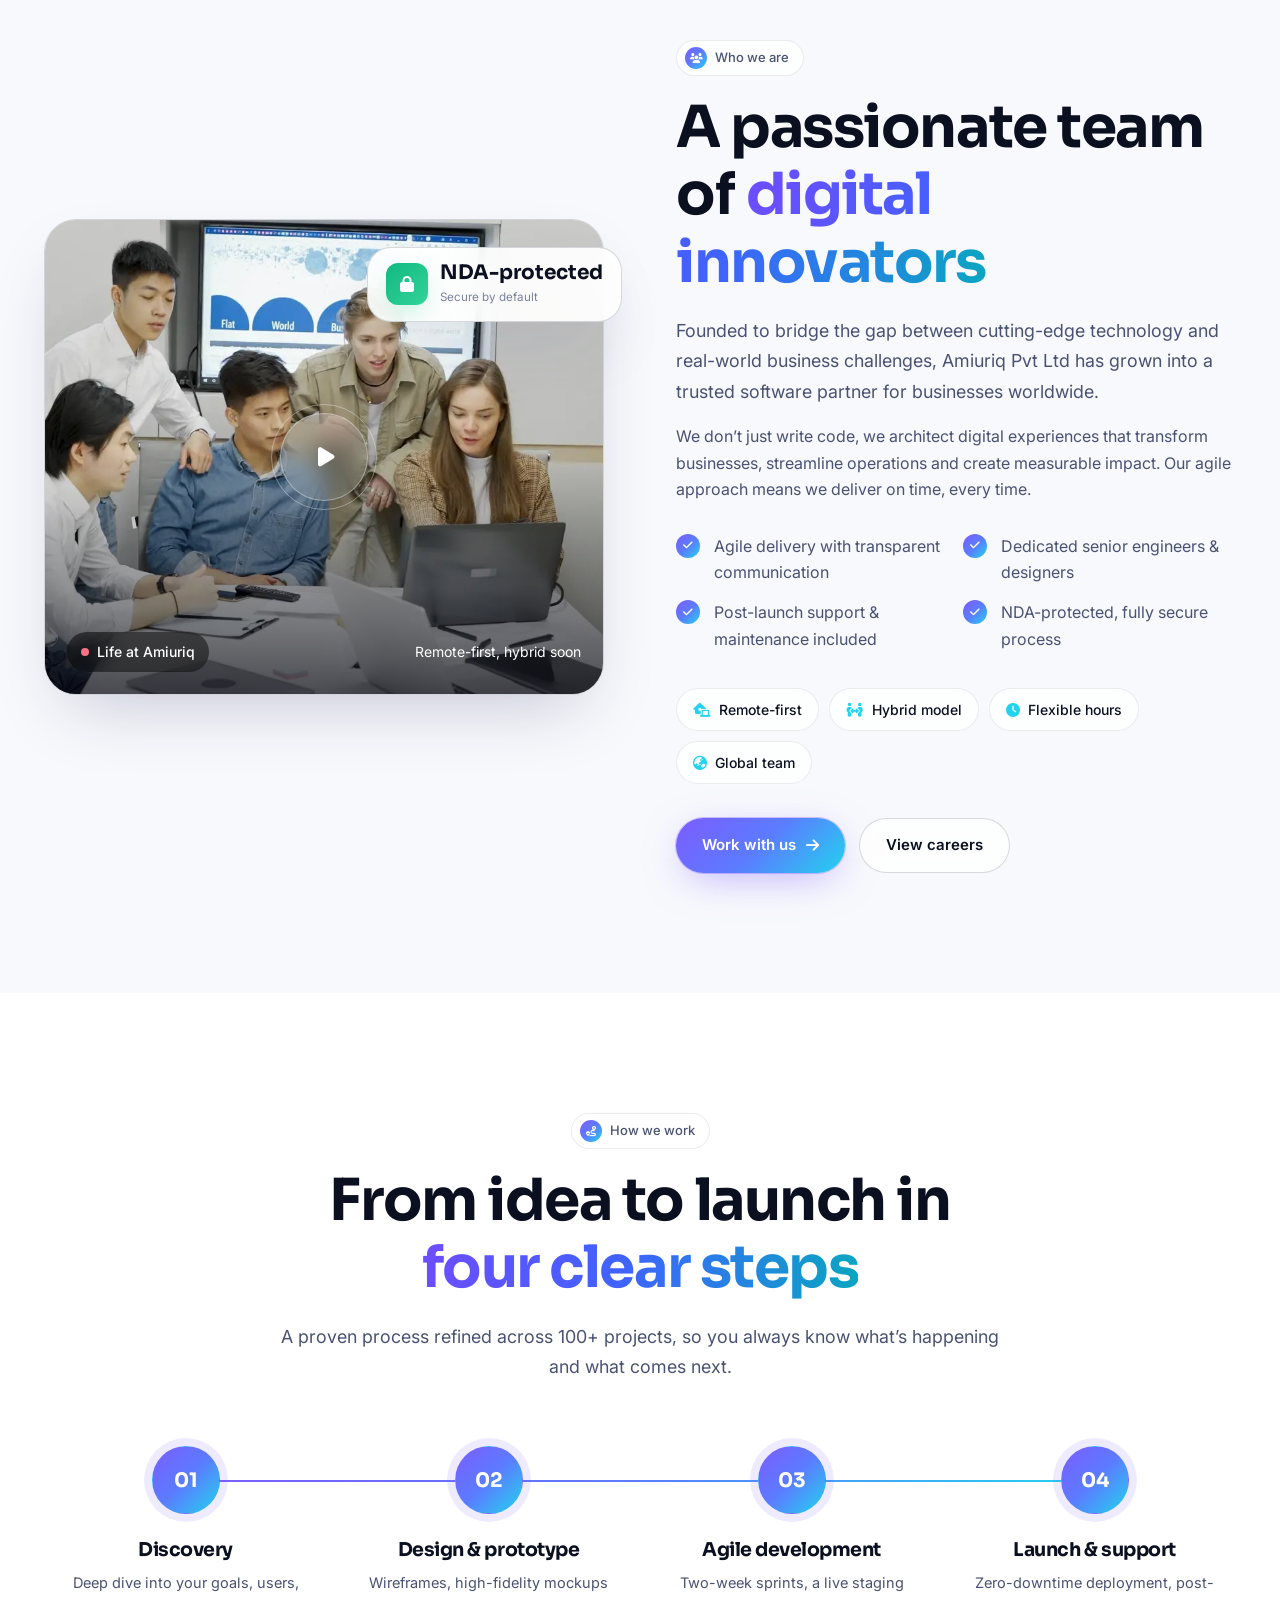
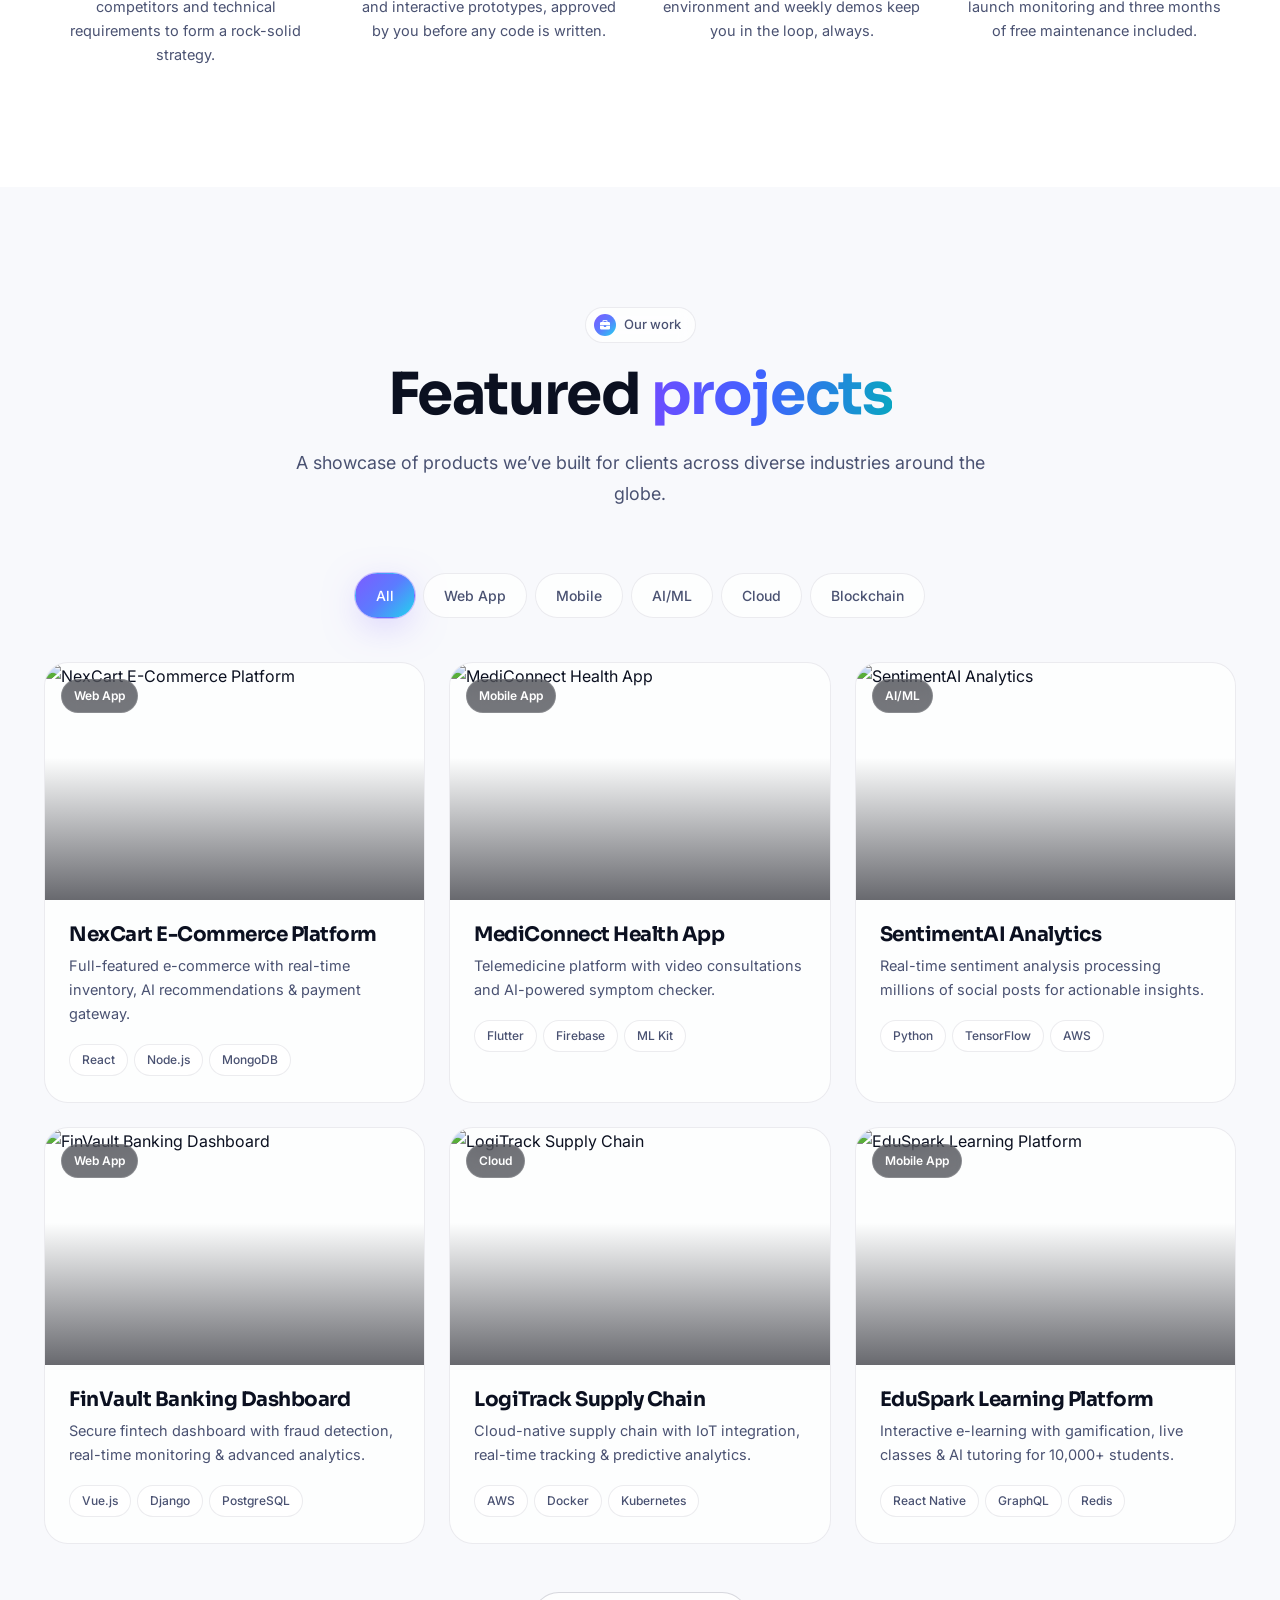
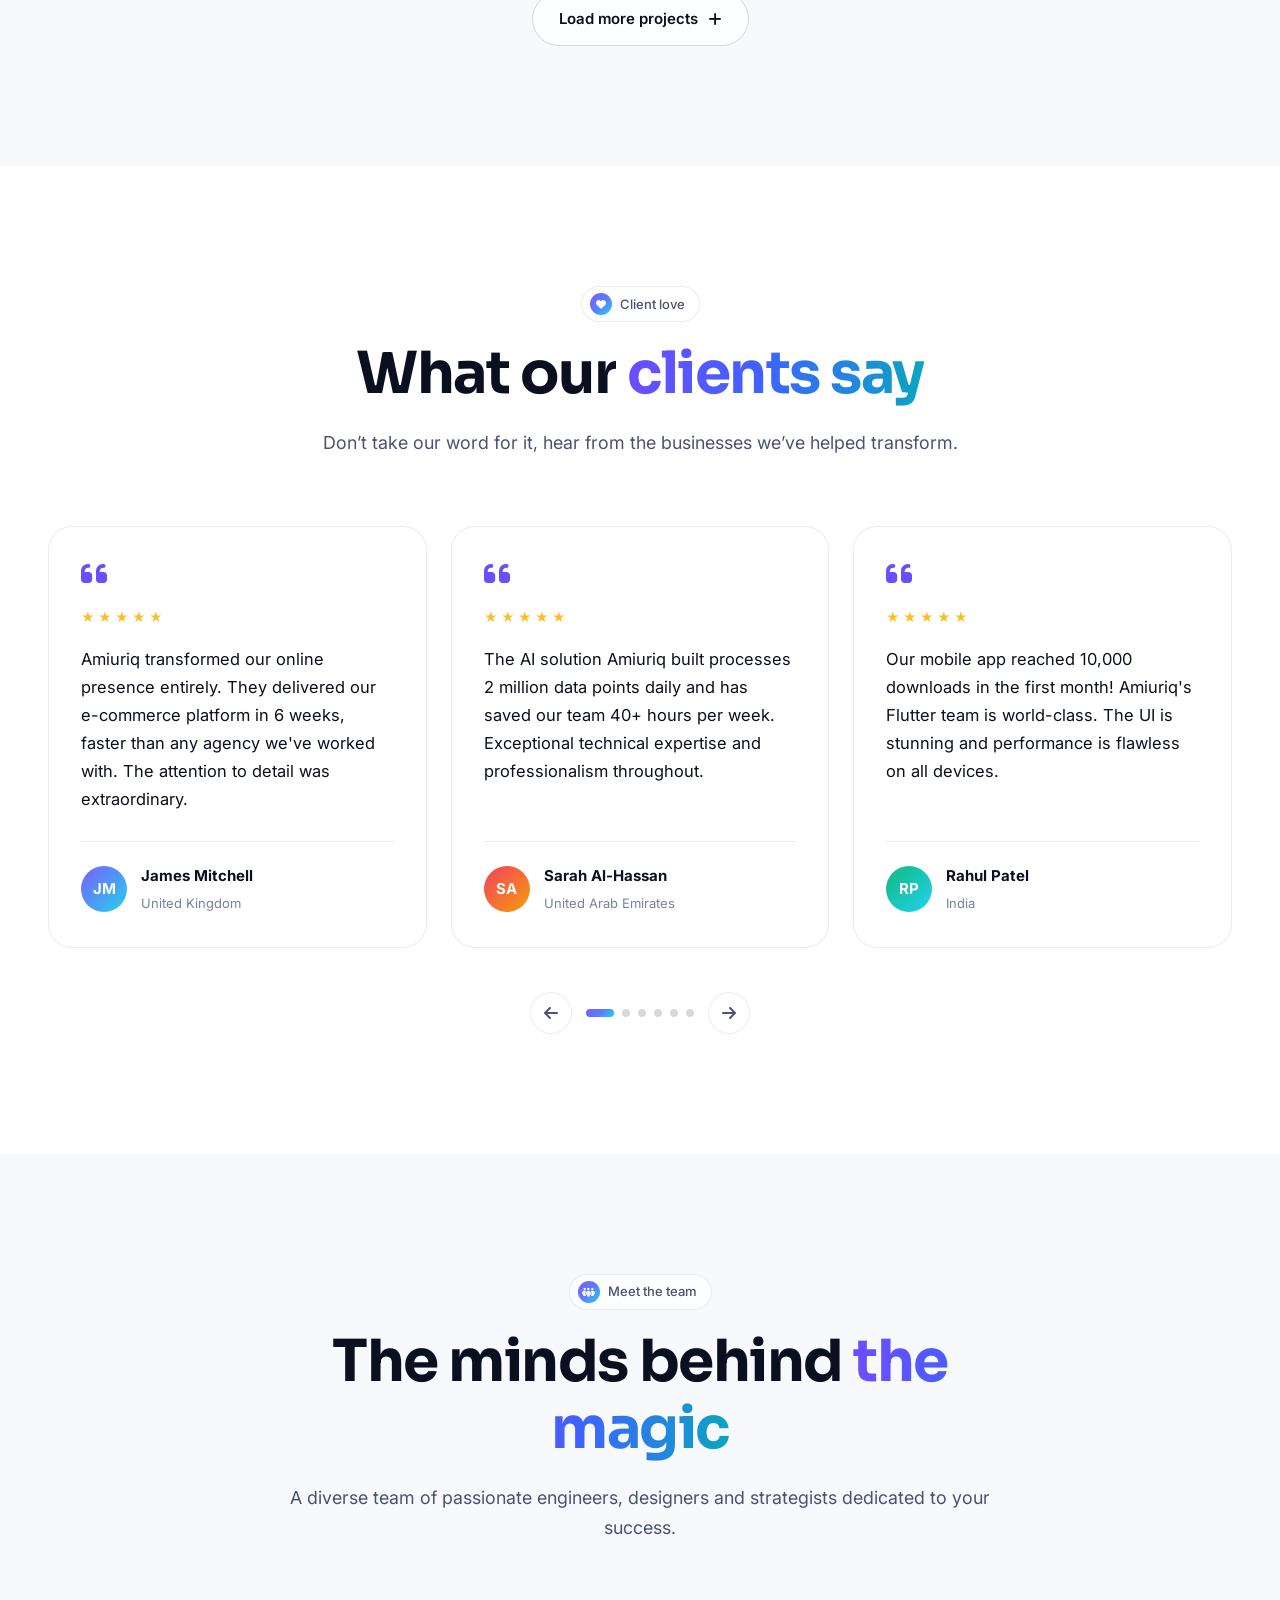
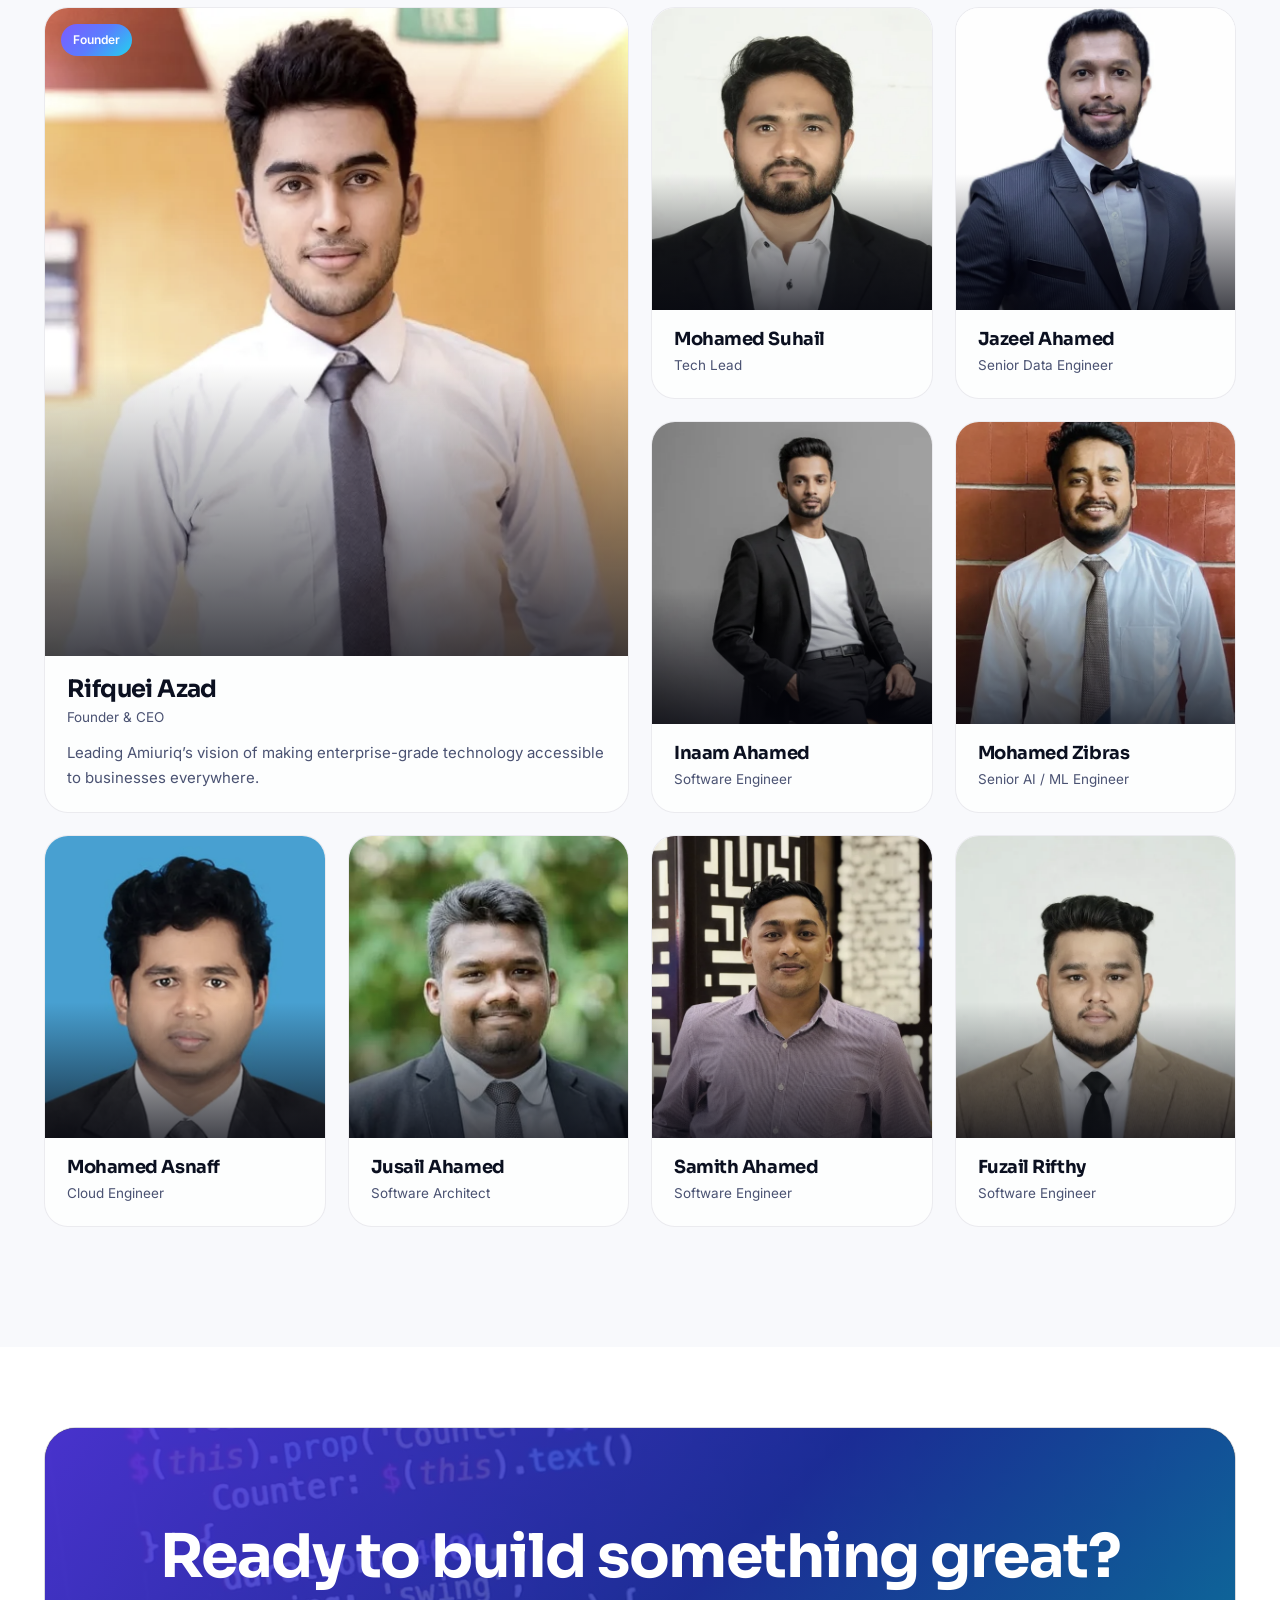
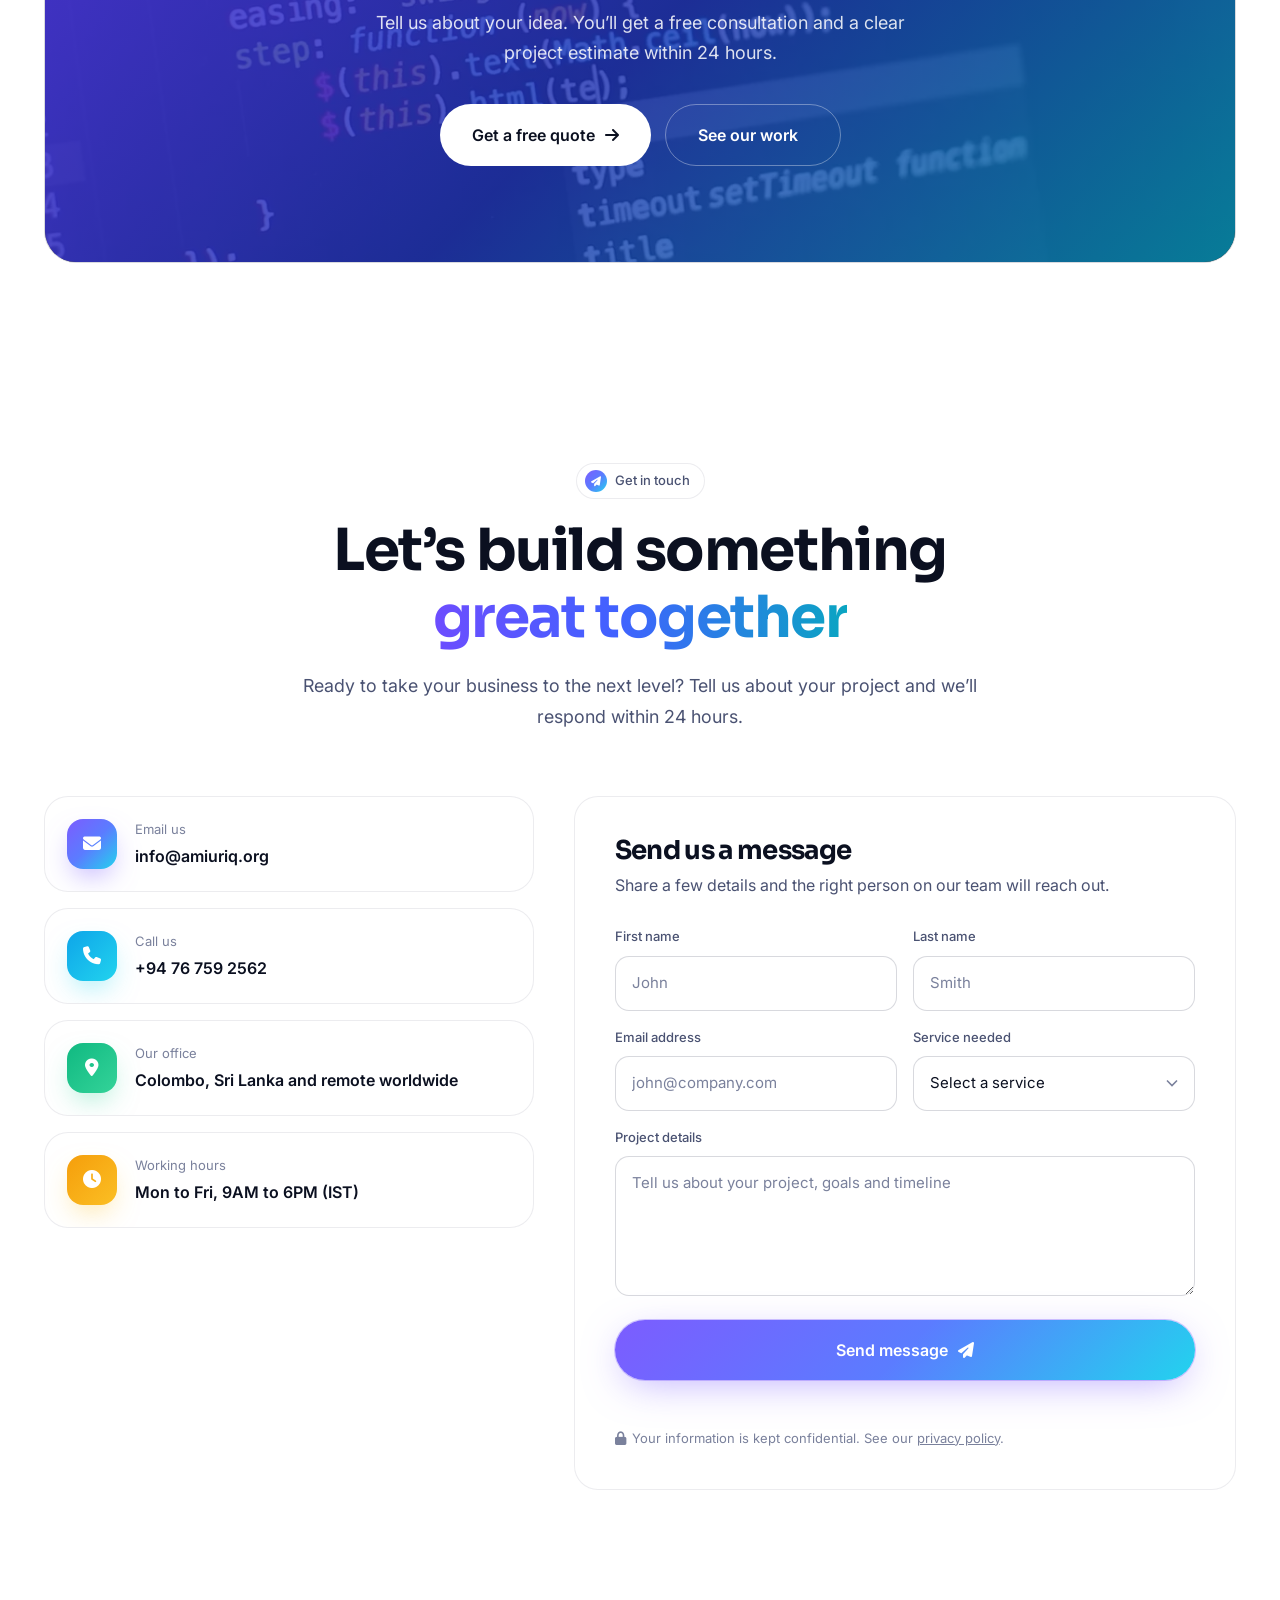
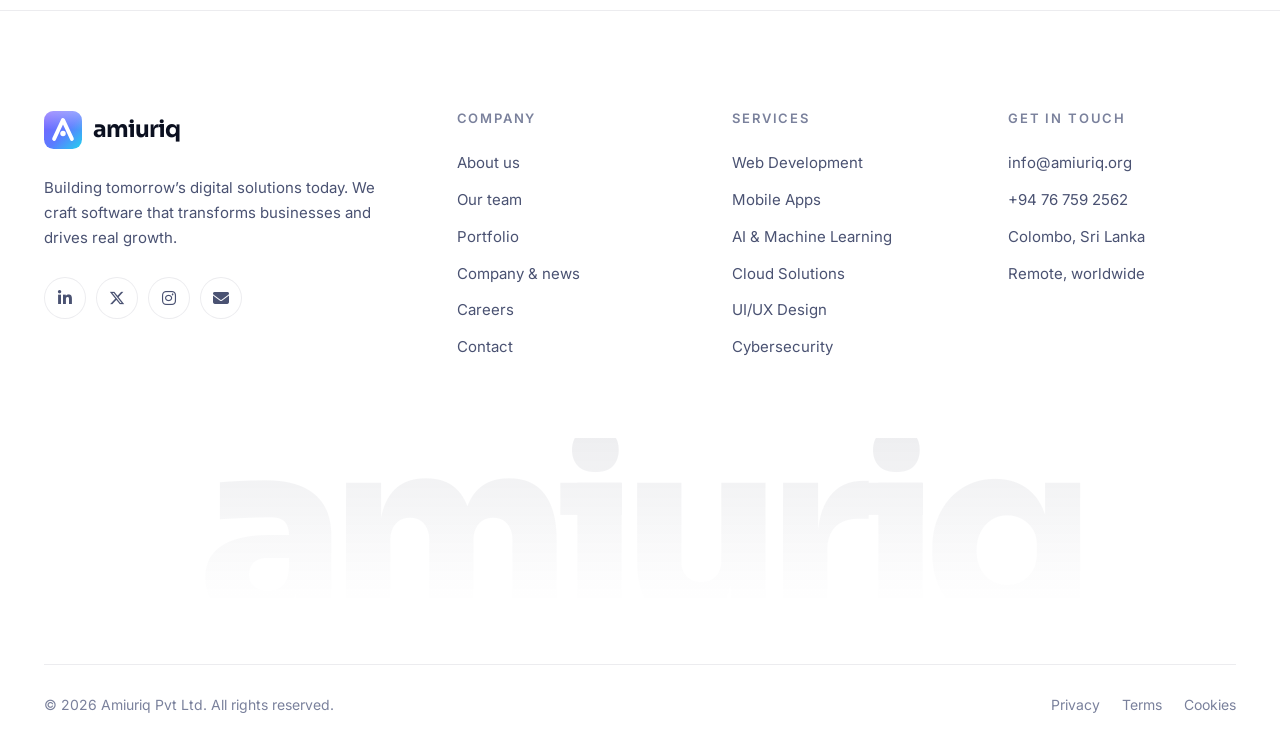
==== commit 319d343a: "Remove dashes, arrows and emoji from site copy - Replace em/en dashes with commas or "to" across all" ====
--- a/index.html
+++ b/index.html
@@ -3,18 +3,18 @@
 <head>
 <meta charset="utf-8">
 <meta name="viewport" content="width=device-width, initial-scale=1">
-<title>Amiuriq — Next-Gen Software, AI &amp; Cloud Solutions</title>
+<title>Amiuriq | Next-Gen Software, AI &amp; Cloud Solutions</title>
 <meta name="description" content="Amiuriq Pvt Ltd builds high-performance web and mobile apps, AI &amp; machine learning systems and secure cloud platforms for ambitious businesses worldwide.">
 <link rel="canonical" href="https://www.amiuriq.org/">
 <meta name="theme-color" content="#ffffff">
 <meta property="og:type" content="website">
 <meta property="og:site_name" content="Amiuriq">
-<meta property="og:title" content="Amiuriq — Next-Gen Software, AI &amp; Cloud Solutions">
+<meta property="og:title" content="Amiuriq | Next-Gen Software, AI &amp; Cloud Solutions">
 <meta property="og:description" content="Amiuriq Pvt Ltd builds high-performance web and mobile apps, AI &amp; machine learning systems and secure cloud platforms for ambitious businesses worldwide.">
 <meta property="og:url" content="https://www.amiuriq.org/">
 <meta property="og:image" content="https://www.amiuriq.org/assets/img/brand/og-image.jpg">
 <meta name="twitter:card" content="summary_large_image">
-<meta name="twitter:title" content="Amiuriq — Next-Gen Software, AI &amp; Cloud Solutions">
+<meta name="twitter:title" content="Amiuriq | Next-Gen Software, AI &amp; Cloud Solutions">
 <meta name="twitter:description" content="Amiuriq Pvt Ltd builds high-performance web and mobile apps, AI &amp; machine learning systems and secure cloud platforms for ambitious businesses worldwide.">
 <meta name="twitter:image" content="https://www.amiuriq.org/assets/img/brand/og-image.jpg">
 <link rel="icon" type="image/svg+xml" href="favicon.svg">
@@ -72,21 +72,21 @@
     <div>
       <span class="eyebrow reveal"><span class="pulse"></span>Trusted by 50+ global clients</span>
       <h1 class="display" data-split>Software that moves your business <span class="word-rotator"><span class="grad-text">forward.</span><span class="grad-text">faster.</span><span class="grad-text">smarter.</span><span class="grad-text">further.</span></span></h1>
-      <p class="lead reveal" style="--d:.35s">We design, build and scale web platforms, mobile apps, AI systems and cloud infrastructure — engineered by a senior team that treats your product like our own.</p>
+      <p class="lead reveal" style="--d:.35s">We design, build and scale web platforms, mobile apps, AI systems and cloud infrastructure, engineered by a senior team that treats your product like our own.</p>
       <div class="btn-row reveal" style="--d:.5s">
         <a href="#contact" class="btn btn-primary btn-lg" data-magnetic>Start your project <i class="fas fa-arrow-right"></i></a>
         <a href="#work" class="btn btn-ghost btn-lg">View our work</a>
       </div>
       <div class="hero-trust reveal" style="--d:.65s">
         <div class="avatars" aria-hidden="true"><span>JM</span><span style="background:linear-gradient(135deg,#f43f5e,#f59e0b)">SA</span><span style="background:linear-gradient(135deg,#10b981,#22d3ee)">RP</span><span style="background:linear-gradient(135deg,#6366f1,#ec4899)">LT</span></div>
-        <div><div class="stars" aria-hidden="true">★★★★★</div><p><strong>5.0 client rating</strong> · 100+ projects delivered</p></div>
+        <div><div class="stars" aria-hidden="true">★★★★★</div><p><strong>5.0 client rating</strong>, 100+ projects delivered</p></div>
       </div>
     </div>
     <div class="hero-visual reveal from-right" style="--d:.3s" aria-hidden="true">
       <div class="orbit"></div>
       <div class="hv-card hv-code glass" data-depth="0.4">
         <div class="bar"><i></i><i></i><i></i><span>amiuriq.solution.ts</span></div>
-<pre data-typed><span class="tk-c">// Amiuriq Pvt Ltd — shipping since day one</span>
+<pre data-typed><span class="tk-c">// Amiuriq Pvt Ltd, shipping since day one</span>
 <span class="tk-k">const</span> project = <span class="tk-k">await</span> <span class="tk-f">amiuriq</span>.<span class="tk-f">build</span>({
   idea:    <span class="tk-s">'your next big thing'</span>,
   stack:   [<span class="tk-s">'Next.js'</span>, <span class="tk-s">'Flutter'</span>, <span class="tk-s">'AI'</span>],
@@ -94,7 +94,7 @@
   quality: <span class="tk-n">100</span>,
 });
 
-project.<span class="tk-f">launch</span>(); <span class="tk-c">// 🚀 on time, every time</span></pre>
+project.<span class="tk-f">launch</span>(); <span class="tk-c">// on time, every time</span></pre>
       </div>
       <div class="hv-card hv-metric glass" data-depth="1">
         <div class="label">Projects delivered</div>
@@ -104,7 +104,7 @@
       </div>
       <div class="hv-card hv-status glass" data-depth="0.7">
         <span class="ic"><i class="fas fa-circle-check"></i></span>
-        <span><strong>Deployed to production</strong><small>Zero downtime · 2 min ago</small></span>
+        <span><strong>Deployed to production</strong><small>Zero downtime, 2 min ago</small></span>
       </div>
       <div class="hv-card hv-rating glass" data-depth="1.2">
         <div class="stars">★★★★★</div><strong>5.0</strong> <small>Average client rating</small>
@@ -127,7 +127,7 @@
     <div class="section-head">
       <span class="eyebrow reveal"><span class="dot"><i class="fas fa-bolt"></i></span>What we do</span>
       <h2 class="h2" data-split>Services that drive <span class="grad-text">real results</span></h2>
-      <p class="lead reveal">End-to-end software solutions tailored to your business — built with cutting-edge technology and delivered by experts.</p>
+      <p class="lead reveal">End-to-end software solutions tailored to your business, built with cutting-edge technology and delivered by experts.</p>
     </div>
     <div class="bento" data-stagger="0.07">
       <a href="web-development.html" class="card spotlight svc-card reveal wide media">
@@ -140,20 +140,20 @@
         </a><a href="ai-machine-learning.html" class="card spotlight svc-card reveal media">
           <video data-autoplay muted loop playsinline preload="none" poster="assets/video/globe.webp" aria-hidden="true"><source src="assets/video/globe.mp4" type="video/mp4"></video>
           <span class="num">03</span>
-          <div class="inner"><span class="icon-tile indigo"><i class="fas fa-brain"></i></span><h3>AI &amp; Machine Learning</h3><p>Intelligent solutions powered by ML, NLP and computer vision — automating operations and delivering smarter business insights.</p><div class="tags"><span class="tag">TensorFlow</span><span class="tag">PyTorch</span><span class="tag">LLMs</span></div><span class="link-arrow">Explore service <i class="fas fa-arrow-up-right"></i></span></div>
+          <div class="inner"><span class="icon-tile indigo"><i class="fas fa-brain"></i></span><h3>AI &amp; Machine Learning</h3><p>Intelligent solutions powered by ML, NLP and computer vision, automating operations and delivering smarter business insights.</p><div class="tags"><span class="tag">TensorFlow</span><span class="tag">PyTorch</span><span class="tag">LLMs</span></div><span class="link-arrow">Explore service <i class="fas fa-arrow-up-right"></i></span></div>
         </a><a href="cloud-solutions.html" class="card spotlight svc-card reveal ">
           <span class="num">04</span>
-          <span class="icon-tile mint"><i class="fas fa-cloud"></i></span><h3>Cloud Solutions</h3><p>Scalable cloud architecture on AWS, GCP &amp; Azure — DevOps, CI/CD pipelines, microservices and containerisation.</p><div class="tags"><span class="tag">AWS</span><span class="tag">Kubernetes</span><span class="tag">Terraform</span></div><span class="link-arrow">Explore service <i class="fas fa-arrow-up-right"></i></span>
+          <span class="icon-tile mint"><i class="fas fa-cloud"></i></span><h3>Cloud Solutions</h3><p>Scalable cloud architecture on AWS, GCP &amp; Azure, DevOps, CI/CD pipelines, microservices and containerisation.</p><div class="tags"><span class="tag">AWS</span><span class="tag">Kubernetes</span><span class="tag">Terraform</span></div><span class="link-arrow">Explore service <i class="fas fa-arrow-up-right"></i></span>
         </a><a href="ui-ux-design.html" class="card spotlight svc-card reveal ">
           <span class="num">05</span>
-          <span class="icon-tile rose"><i class="fas fa-pen-ruler"></i></span><h3>UI/UX Design</h3><p>User-centred design that blends aesthetics with function — wireframes, prototypes and pixel-perfect interfaces that convert.</p><div class="tags"><span class="tag">Figma</span><span class="tag">Prototyping</span><span class="tag">Research</span></div><span class="link-arrow">Explore service <i class="fas fa-arrow-up-right"></i></span>
+          <span class="icon-tile rose"><i class="fas fa-pen-ruler"></i></span><h3>UI/UX Design</h3><p>User-centred design that blends aesthetics with function, wireframes, prototypes and pixel-perfect interfaces that convert.</p><div class="tags"><span class="tag">Figma</span><span class="tag">Prototyping</span><span class="tag">Research</span></div><span class="link-arrow">Explore service <i class="fas fa-arrow-up-right"></i></span>
         </a><a href="cybersecurity.html" class="card spotlight svc-card reveal wide">
           <span class="num">06</span>
           <span class="icon-tile amber"><i class="fas fa-shield-halved"></i></span><h3>Cybersecurity</h3><p>Security audits, penetration testing and secure architecture to protect your digital assets and ensure full compliance.</p><div class="tags"><span class="tag">Pentesting</span><span class="tag">OWASP</span><span class="tag">ISO 27001</span></div><span class="link-arrow">Explore service <i class="fas fa-arrow-up-right"></i></span>
         </a><div class="card svc-card wide reveal" style="background:var(--grad);border-color:transparent;color:#fff">
           <span class="icon-tile" style="background:rgba(255,255,255,.18);box-shadow:none"><i class="fas fa-comments"></i></span>
           <h3 style="font-size:26px">Not sure where to start?</h3>
-          <p style="color:rgba(255,255,255,.85)">Book a free 30-minute consultation. We&rsquo;ll map your idea to the right stack, timeline and budget — no commitment.</p>
+          <p style="color:rgba(255,255,255,.85)">Book a free 30-minute consultation. We&rsquo;ll map your idea to the right stack, timeline and budget, no commitment.</p>
           <div class="btn-row" style="margin-top:auto"><a href="#contact" class="btn btn-white" data-magnetic>Book a free call <i class="fas fa-arrow-right"></i></a></div>
         </div>
     </div>
@@ -179,7 +179,7 @@
       <div class="media-frame">
         <video data-autoplay muted loop playsinline preload="none" poster="assets/video/team-collab.webp" aria-hidden="true"><source src="assets/video/team-collab.mp4" type="video/mp4"></video>
         <button class="play-btn" type="button" data-video="assets/video/team-collab.mp4" aria-label="Play showreel"><i class="fas fa-play"></i></button>
-        <div class="frame-badge"><span class="live">Life at Amiuriq</span><span>Remote-first · Hybrid soon</span></div>
+        <div class="frame-badge"><span class="live">Life at Amiuriq</span><span>Remote-first, hybrid soon</span></div>
       </div>
       <div class="float-chip glass" style="right:-18px;top:28px"><span class="icon-tile mint" style="width:42px;height:42px;font-size:16px;margin:0;border-radius:12px"><i class="fas fa-lock"></i></span><span><strong>NDA-protected</strong><small>Secure by default</small></span></div>
     </div>
@@ -187,7 +187,7 @@
       <span class="eyebrow reveal"><span class="dot"><i class="fas fa-users"></i></span>Who we are</span>
       <h2 class="h2" data-split>A passionate team of <span class="grad-text">digital innovators</span></h2>
       <p class="lead reveal">Founded to bridge the gap between cutting-edge technology and real-world business challenges, Amiuriq Pvt Ltd has grown into a trusted software partner for businesses worldwide.</p>
-      <p class="muted reveal" style="margin-top:16px">We don&rsquo;t just write code — we architect digital experiences that transform businesses, streamline operations and create measurable impact. Our agile approach means we deliver on time, every time.</p>
+      <p class="muted reveal" style="margin-top:16px">We don&rsquo;t just write code, we architect digital experiences that transform businesses, streamline operations and create measurable impact. Our agile approach means we deliver on time, every time.</p>
       <ul class="checklist two reveal">
         <li><i class="fas fa-check"></i>Agile delivery with transparent communication</li>
         <li><i class="fas fa-check"></i>Dedicated senior engineers &amp; designers</li>
@@ -206,12 +206,12 @@
     <div class="section-head">
       <span class="eyebrow reveal"><span class="dot"><i class="fas fa-route"></i></span>How we work</span>
       <h2 class="h2" data-split>From idea to launch in <span class="grad-text">four clear steps</span></h2>
-      <p class="lead reveal">A proven process refined across 100+ projects — so you always know what&rsquo;s happening and what comes next.</p>
+      <p class="lead reveal">A proven process refined across 100+ projects, so you always know what&rsquo;s happening and what comes next.</p>
     </div>
     <div class="process">
       <span class="bar-fill" aria-hidden="true"></span>
       <div class="step"><div class="bubble">01</div><h3>Discovery</h3><p>Deep dive into your goals, users, competitors and technical requirements to form a rock-solid strategy.</p></div>
-      <div class="step"><div class="bubble">02</div><h3>Design &amp; prototype</h3><p>Wireframes, high-fidelity mockups and interactive prototypes — approved by you before any code is written.</p></div>
+      <div class="step"><div class="bubble">02</div><h3>Design &amp; prototype</h3><p>Wireframes, high-fidelity mockups and interactive prototypes, approved by you before any code is written.</p></div>
       <div class="step"><div class="bubble">03</div><h3>Agile development</h3><p>Two-week sprints, a live staging environment and weekly demos keep you in the loop, always.</p></div>
       <div class="step"><div class="bubble">04</div><h3>Launch &amp; support</h3><p>Zero-downtime deployment, post-launch monitoring and three months of free maintenance included.</p></div>
     </div>
@@ -281,49 +281,49 @@
     <div class="section-head">
       <span class="eyebrow reveal"><span class="dot"><i class="fas fa-heart"></i></span>Client love</span>
       <h2 class="h2" data-split>What our <span class="grad-text">clients say</span></h2>
-      <p class="lead reveal">Don&rsquo;t take our word for it — hear from the businesses we&rsquo;ve helped transform.</p>
+      <p class="lead reveal">Don&rsquo;t take our word for it, hear from the businesses we&rsquo;ve helped transform.</p>
     </div>
     <div class="testi-wrap reveal" style="overflow:hidden;padding:4px">
       <div class="testi-track"><figure class="card testi">
             <div class="quote-ic"><i class="fas fa-quote-left"></i></div>
             <div class="stars" aria-label="5 out of 5 stars">★★★★★</div>
-            <blockquote>Amiuriq transformed our online presence entirely. They delivered our e-commerce platform in 6 weeks — faster than any agency we&#x27;ve worked with. The attention to detail was extraordinary.</blockquote>
-            <figcaption class="who"><span class="av" style="background:linear-gradient(135deg,#7c5cff,#22d3ee)">JM</span><span><strong>James Mitchell</strong><small>🇬🇧 United Kingdom</small></span></figcaption>
+            <blockquote>Amiuriq transformed our online presence entirely. They delivered our e-commerce platform in 6 weeks, faster than any agency we&#x27;ve worked with. The attention to detail was extraordinary.</blockquote>
+            <figcaption class="who"><span class="av" style="background:linear-gradient(135deg,#7c5cff,#22d3ee)">JM</span><span><strong>James Mitchell</strong><small>United Kingdom</small></span></figcaption>
           </figure><figure class="card testi">
             <div class="quote-ic"><i class="fas fa-quote-left"></i></div>
             <div class="stars" aria-label="5 out of 5 stars">★★★★★</div>
             <blockquote>The AI solution Amiuriq built processes 2 million data points daily and has saved our team 40+ hours per week. Exceptional technical expertise and professionalism throughout.</blockquote>
-            <figcaption class="who"><span class="av" style="background:linear-gradient(135deg,#f43f5e,#f59e0b)">SA</span><span><strong>Sarah Al-Hassan</strong><small>🇦🇪 United Arab Emirates</small></span></figcaption>
+            <figcaption class="who"><span class="av" style="background:linear-gradient(135deg,#f43f5e,#f59e0b)">SA</span><span><strong>Sarah Al-Hassan</strong><small>United Arab Emirates</small></span></figcaption>
           </figure><figure class="card testi">
             <div class="quote-ic"><i class="fas fa-quote-left"></i></div>
             <div class="stars" aria-label="5 out of 5 stars">★★★★★</div>
             <blockquote>Our mobile app reached 10,000 downloads in the first month! Amiuriq&#x27;s Flutter team is world-class. The UI is stunning and performance is flawless on all devices.</blockquote>
-            <figcaption class="who"><span class="av" style="background:linear-gradient(135deg,#10b981,#22d3ee)">RP</span><span><strong>Rahul Patel</strong><small>🇮🇳 India</small></span></figcaption>
+            <figcaption class="who"><span class="av" style="background:linear-gradient(135deg,#10b981,#22d3ee)">RP</span><span><strong>Rahul Patel</strong><small>India</small></span></figcaption>
           </figure><figure class="card testi">
             <div class="quote-ic"><i class="fas fa-quote-left"></i></div>
             <div class="stars" aria-label="5 out of 5 stars">★★★★★</div>
             <blockquote>Working with Amiuriq felt like having an in-house tech team. They understood our vision immediately and delivered beyond expectations. The cloud migration was absolutely seamless.</blockquote>
-            <figcaption class="who"><span class="av" style="background:linear-gradient(135deg,#6366f1,#ec4899)">LT</span><span><strong>Lisa Thompson</strong><small>🇺🇸 United States</small></span></figcaption>
-          </figure><figure class="card testi">
-            <div class="quote-ic"><i class="fas fa-quote-left"></i></div>
-            <div class="stars" aria-label="5 out of 5 stars">★★★★★</div>
-            <blockquote>Amiuriq rebuilt our banking dashboard from scratch — the result is a masterpiece. Secure, fast, and incredibly intuitive. User engagement is up 300% since launch.</blockquote>
-            <figcaption class="who"><span class="av" style="background:linear-gradient(135deg,#7c5cff,#22d3ee)">MK</span><span><strong>Michael Kurosawa</strong><small>🇯🇵 Japan</small></span></figcaption>
+            <figcaption class="who"><span class="av" style="background:linear-gradient(135deg,#6366f1,#ec4899)">LT</span><span><strong>Lisa Thompson</strong><small>United States</small></span></figcaption>
+          </figure><figure class="card testi">
+            <div class="quote-ic"><i class="fas fa-quote-left"></i></div>
+            <div class="stars" aria-label="5 out of 5 stars">★★★★★</div>
+            <blockquote>Amiuriq rebuilt our banking dashboard from scratch, the result is a masterpiece. Secure, fast, and incredibly intuitive. User engagement is up 300% since launch.</blockquote>
+            <figcaption class="who"><span class="av" style="background:linear-gradient(135deg,#7c5cff,#22d3ee)">MK</span><span><strong>Michael Kurosawa</strong><small>Japan</small></span></figcaption>
           </figure><figure class="card testi">
             <div class="quote-ic"><i class="fas fa-quote-left"></i></div>
             <div class="stars" aria-label="5 out of 5 stars">★★★★★</div>
             <blockquote>The cybersecurity audit discovered critical vulnerabilities we had missed for years. Their thoroughness potentially saved our company from a major breach. Highly recommended.</blockquote>
-            <figcaption class="who"><span class="av" style="background:linear-gradient(135deg,#f43f5e,#f59e0b)">AN</span><span><strong>Aisha Noor</strong><small>🇵🇰 Pakistan</small></span></figcaption>
+            <figcaption class="who"><span class="av" style="background:linear-gradient(135deg,#f43f5e,#f59e0b)">AN</span><span><strong>Aisha Noor</strong><small>Pakistan</small></span></figcaption>
           </figure><figure class="card testi">
             <div class="quote-ic"><i class="fas fa-quote-left"></i></div>
             <div class="stars" aria-label="5 out of 5 stars">★★★★★</div>
             <blockquote>Amiuriq built our entire SaaS platform from ground up. Scalable architecture, pixel-perfect UI, and delivered on schedule. Our investors were genuinely impressed at demo day.</blockquote>
-            <figcaption class="who"><span class="av" style="background:linear-gradient(135deg,#10b981,#22d3ee)">CM</span><span><strong>Carlos Mendez</strong><small>🇲🇽 Mexico</small></span></figcaption>
+            <figcaption class="who"><span class="av" style="background:linear-gradient(135deg,#10b981,#22d3ee)">CM</span><span><strong>Carlos Mendez</strong><small>Mexico</small></span></figcaption>
           </figure><figure class="card testi">
             <div class="quote-ic"><i class="fas fa-quote-left"></i></div>
             <div class="stars" aria-label="5 out of 5 stars">★★★★★</div>
             <blockquote>We needed a custom ERP integrated with our warehouse system. Amiuriq delivered a solution so clean and fast, our team adopted it within days. Outstanding support post-launch too.</blockquote>
-            <figcaption class="who"><span class="av" style="background:linear-gradient(135deg,#6366f1,#ec4899)">EL</span><span><strong>Emma Larsson</strong><small>🇸🇪 Sweden</small></span></figcaption>
+            <figcaption class="who"><span class="av" style="background:linear-gradient(135deg,#6366f1,#ec4899)">EL</span><span><strong>Emma Larsson</strong><small>Sweden</small></span></figcaption>
           </figure></div>
     </div>
     <div class="slider-ctrl">
@@ -415,15 +415,15 @@
       <div class="contact-info" data-stagger="0.08">
         <div class="card ci spotlight reveal"><span class="icon-tile"><i class="fas fa-envelope"></i></span><span><small>Email us</small><a href="mailto:info@amiuriq.org">info@amiuriq.org</a></span></div>
         <div class="card ci spotlight reveal"><span class="icon-tile cyan"><i class="fas fa-phone"></i></span><span><small>Call us</small><a href="tel:+94767592562">+94 76 759 2562</a></span></div>
-        <div class="card ci spotlight reveal"><span class="icon-tile mint"><i class="fas fa-location-dot"></i></span><span><small>Our office</small><strong>Colombo, Sri Lanka · Remote worldwide</strong></span></div>
-        <div class="card ci spotlight reveal"><span class="icon-tile amber"><i class="fas fa-clock"></i></span><span><small>Working hours</small><strong>Mon – Fri, 9AM – 6PM (IST)</strong></span></div>
+        <div class="card ci spotlight reveal"><span class="icon-tile mint"><i class="fas fa-location-dot"></i></span><span><small>Our office</small><strong>Colombo, Sri Lanka and remote worldwide</strong></span></div>
+        <div class="card ci spotlight reveal"><span class="icon-tile amber"><i class="fas fa-clock"></i></span><span><small>Working hours</small><strong>Mon to Fri, 9AM to 6PM (IST)</strong></span></div>
       </div>
       <div class="card form-card reveal">
         <h3>Send us a message</h3>
         <p>Share a few details and the right person on our team will reach out.</p>
         <form action="https://api.web3forms.com/submit" method="POST" id="contactForm">
           <input type="hidden" name="access_key" value="3b49a41c-98f8-4edb-a65a-9ff2f194f040">
-          <input type="hidden" name="subject" value="New Project Inquiry — Amiuriq Website">
+          <input type="hidden" name="subject" value="New Project Inquiry, Amiuriq Website">
           <input type="hidden" name="from_name" value="Amiuriq Website">
           <input type="checkbox" name="botcheck" class="sr-only" tabindex="-1" autocomplete="off">
           <div class="frow">
@@ -434,13 +434,13 @@
             <div class="field"><label for="f-email">Email address</label><input id="f-email" type="email" name="email" placeholder="john@company.com" autocomplete="email" required></div>
             <div class="field"><label for="f-service">Service needed</label>
               <select id="f-service" name="service" required>
-                <option value="" disabled selected>Select a service…</option>
+                <option value="" disabled selected>Select a service</option>
                 <option>Web Development</option><option>Mobile Apps</option><option>AI &amp; Machine Learning</option><option>Cloud Solutions</option><option>UI/UX Design</option><option>Cybersecurity</option>
                 <option>Other</option>
               </select>
             </div>
           </div>
-          <div class="field"><label for="f-msg">Project details</label><textarea id="f-msg" name="message" placeholder="Tell us about your project, goals and timeline…" required></textarea></div>
+          <div class="field"><label for="f-msg">Project details</label><textarea id="f-msg" name="message" placeholder="Tell us about your project, goals and timeline" required></textarea></div>
           <button type="submit" class="btn btn-primary btn-lg" style="width:100%" data-magnetic>Send message <i class="fas fa-paper-plane"></i></button>
           <div class="form-status" role="status" aria-live="polite"></div>
           <p class="form-note"><i class="fas fa-lock"></i>Your information is kept confidential. See our <a href="privacy-policy.html" style="text-decoration:underline">privacy policy</a>.</p>
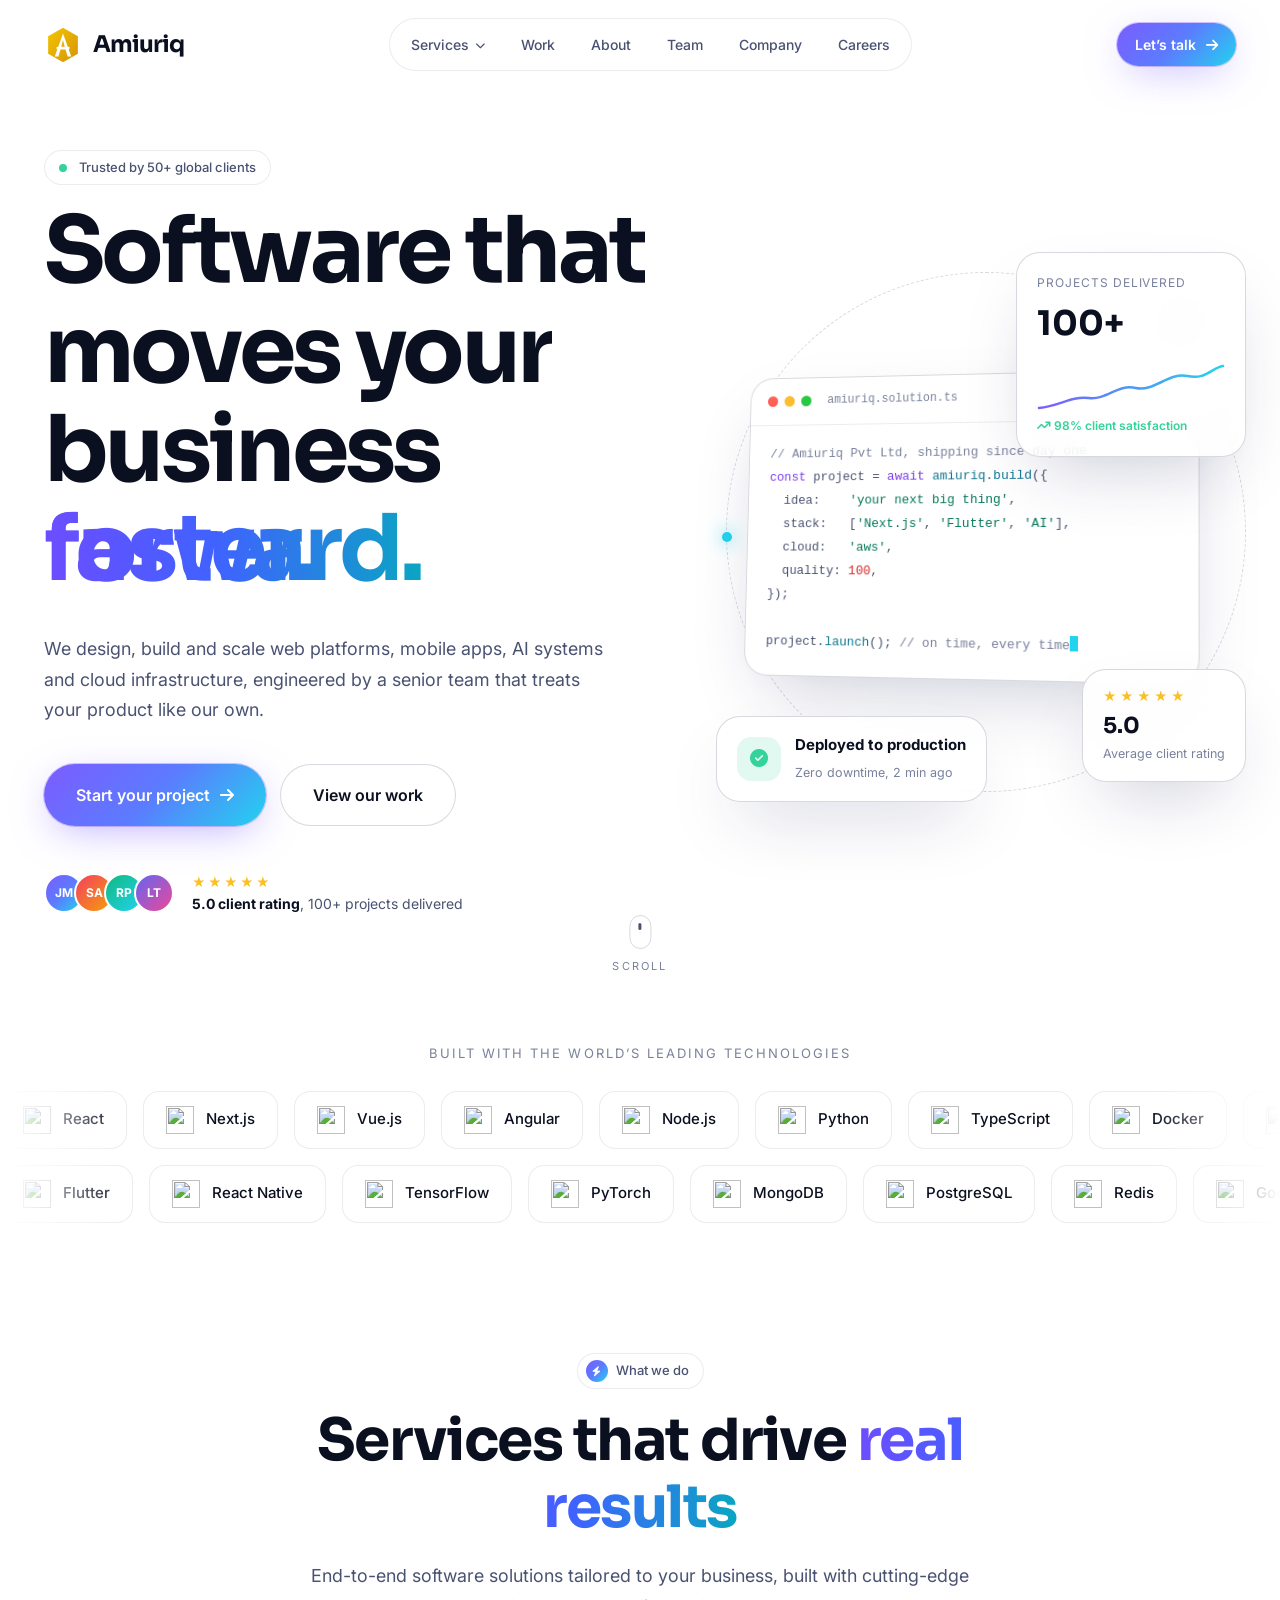
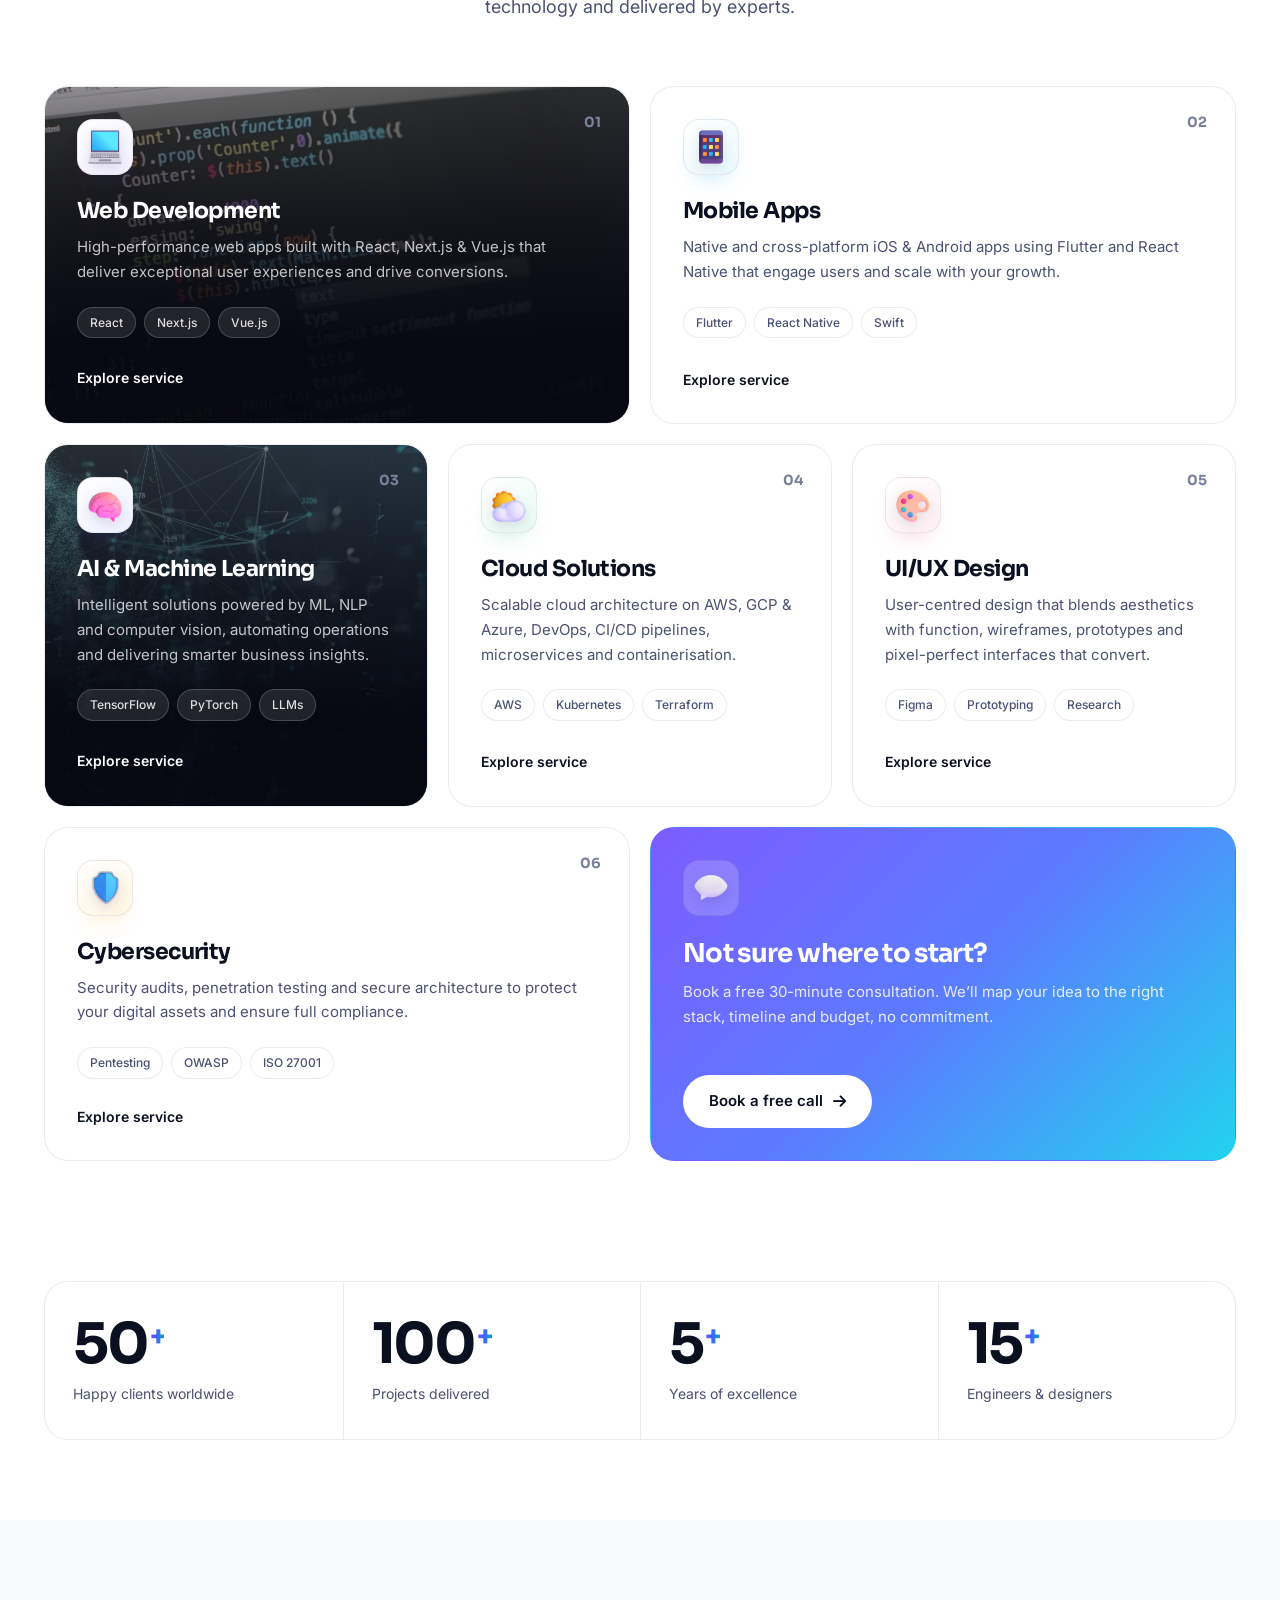
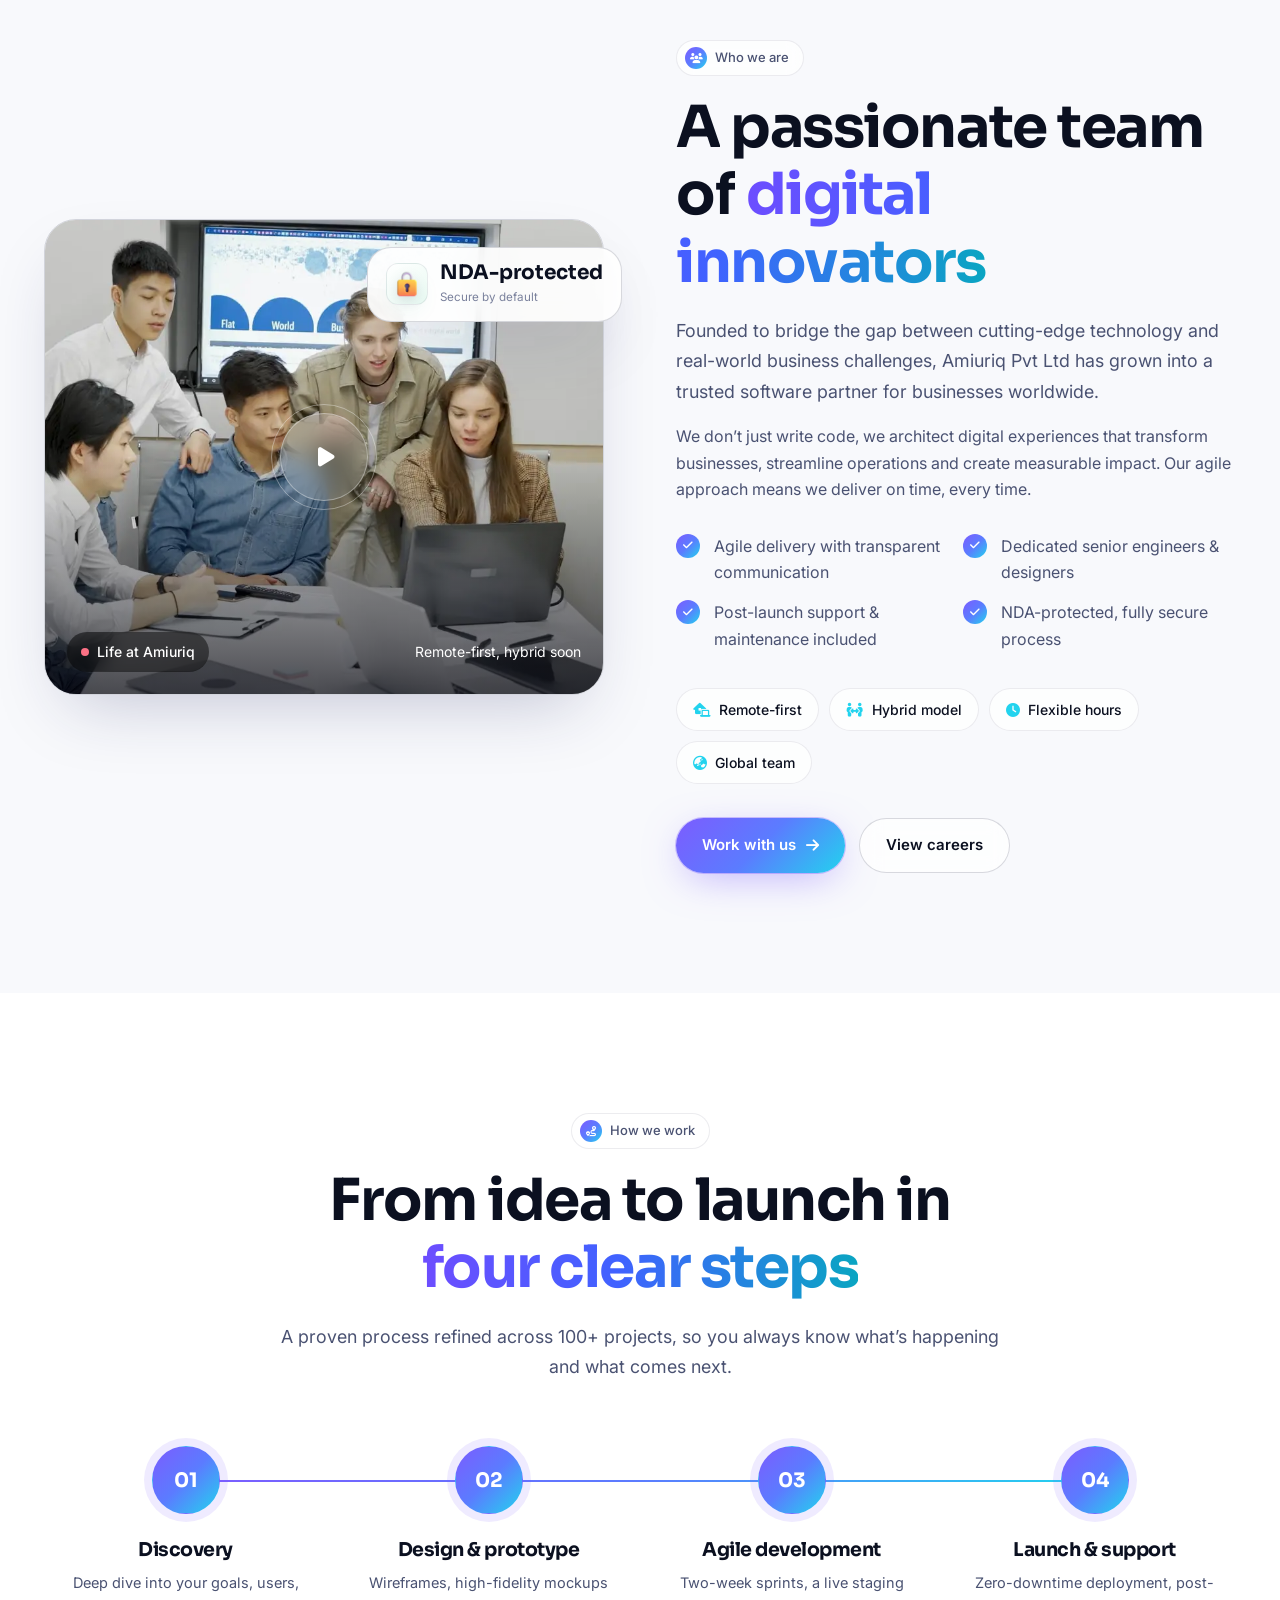
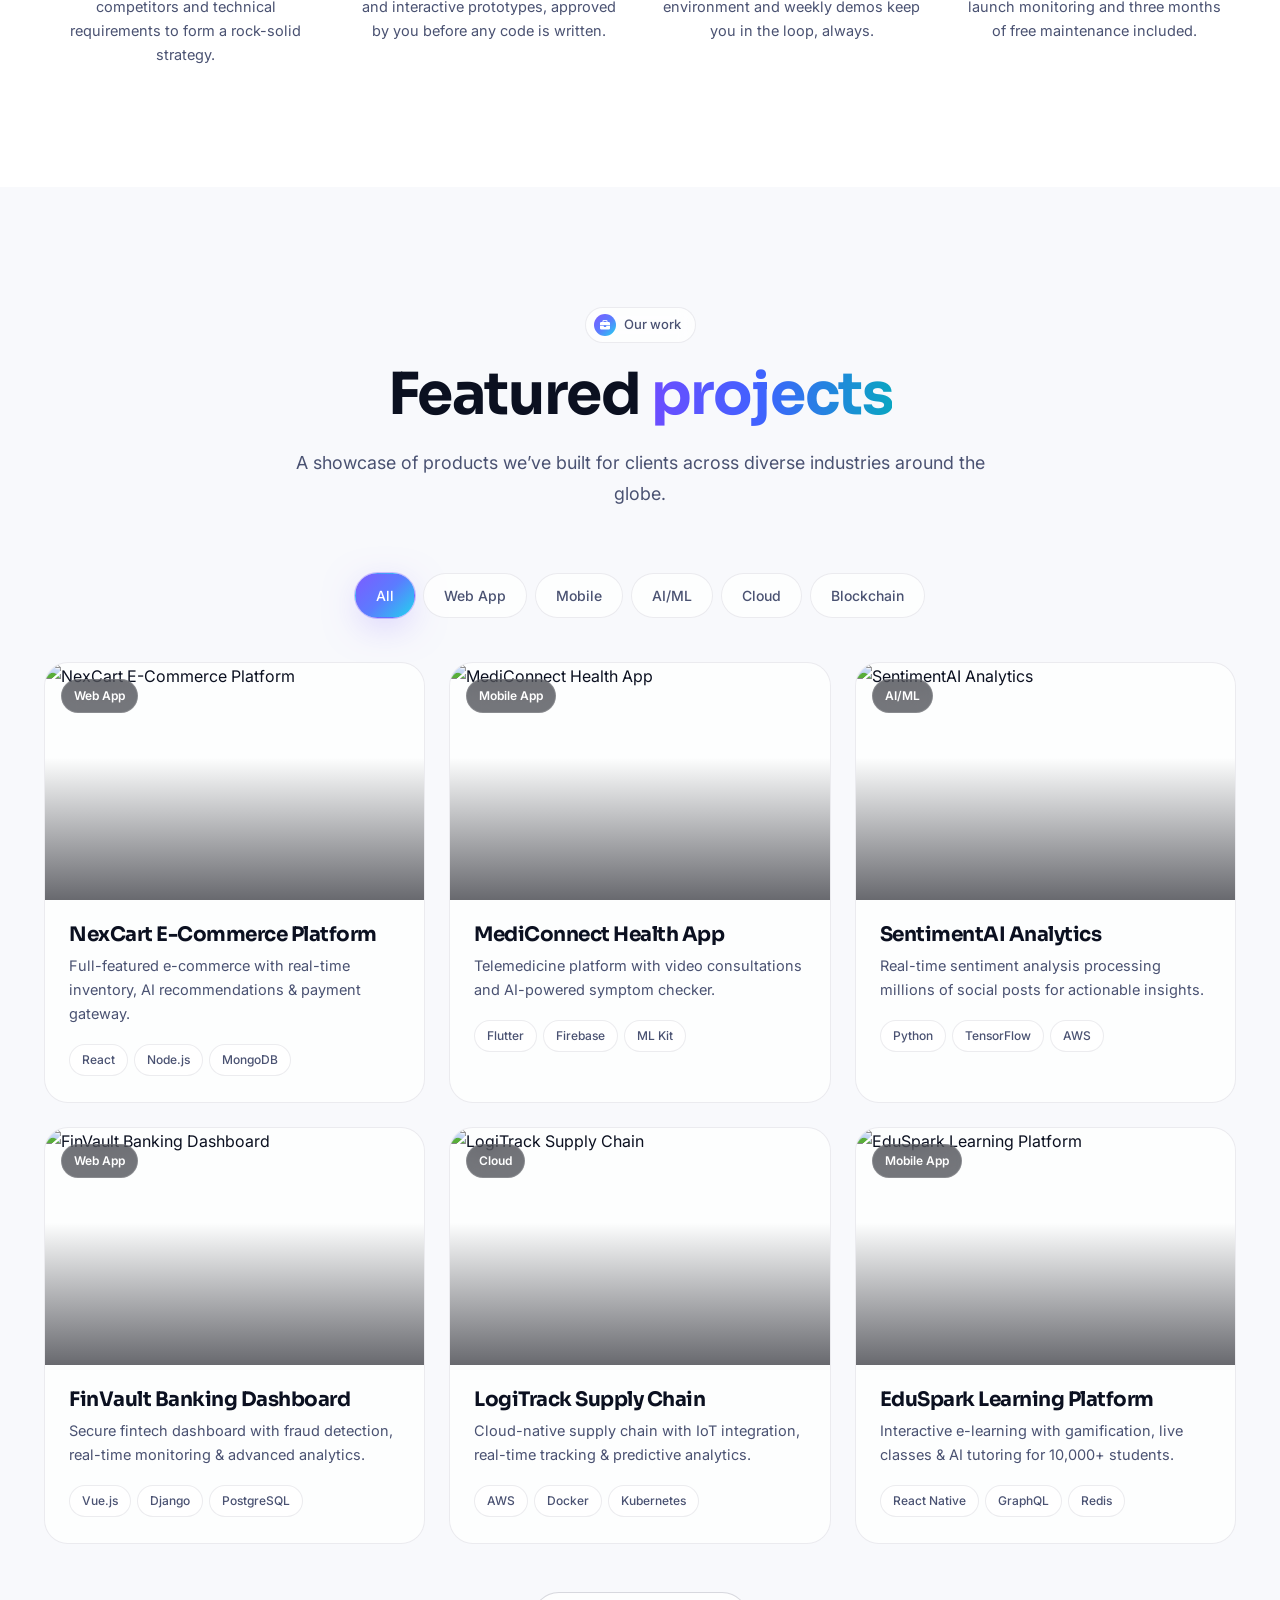
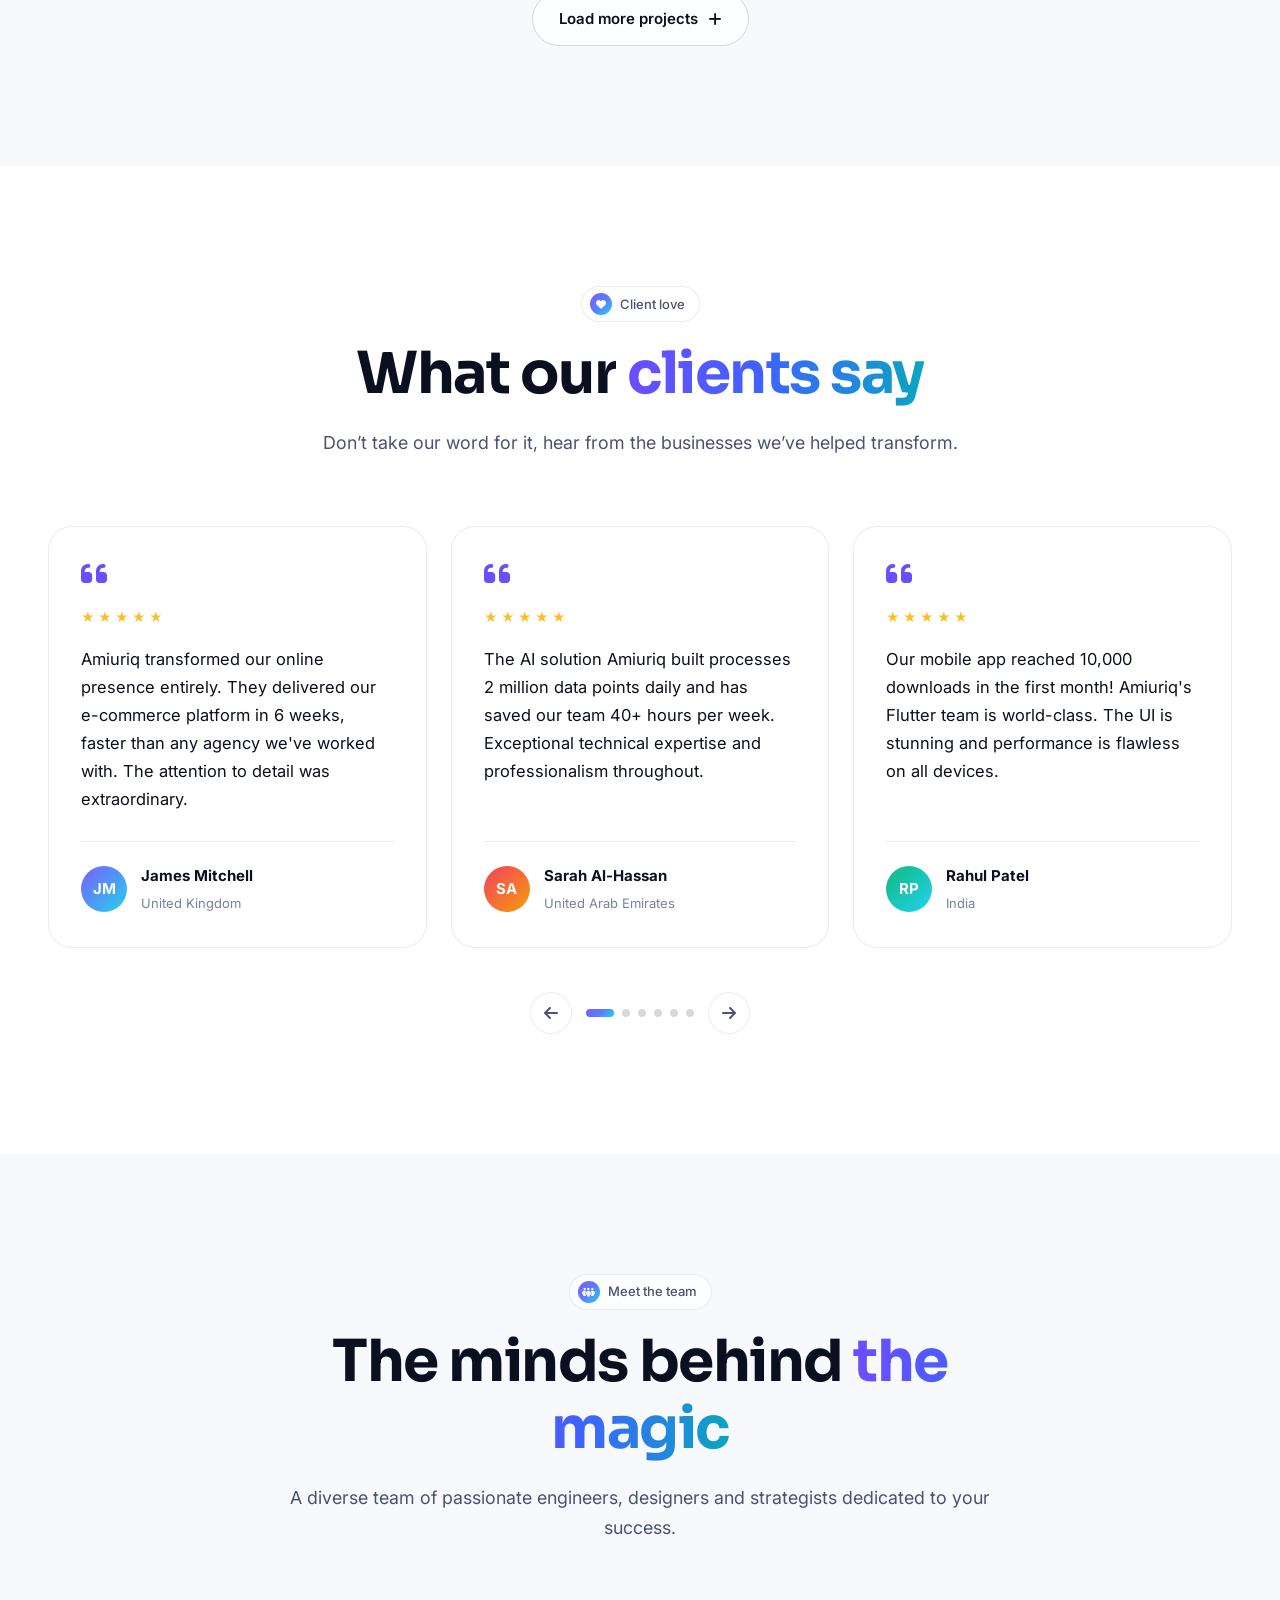
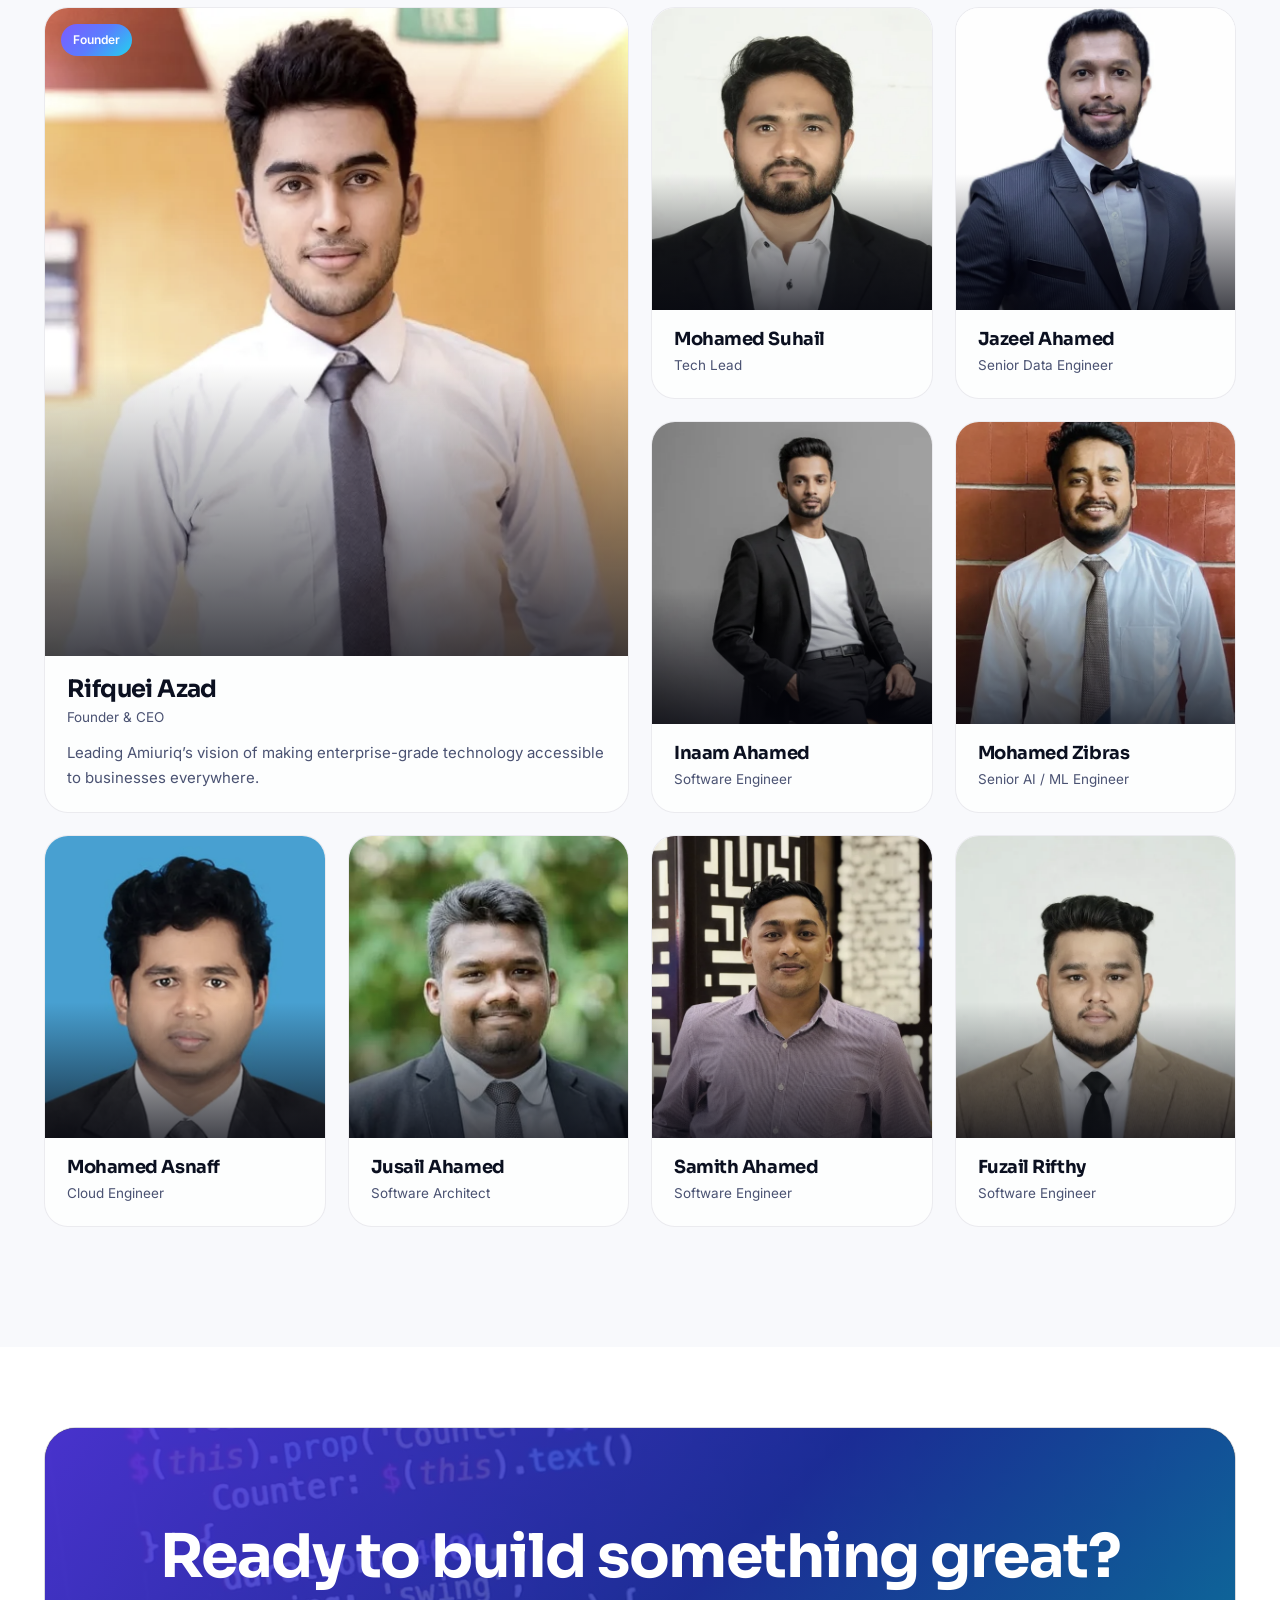
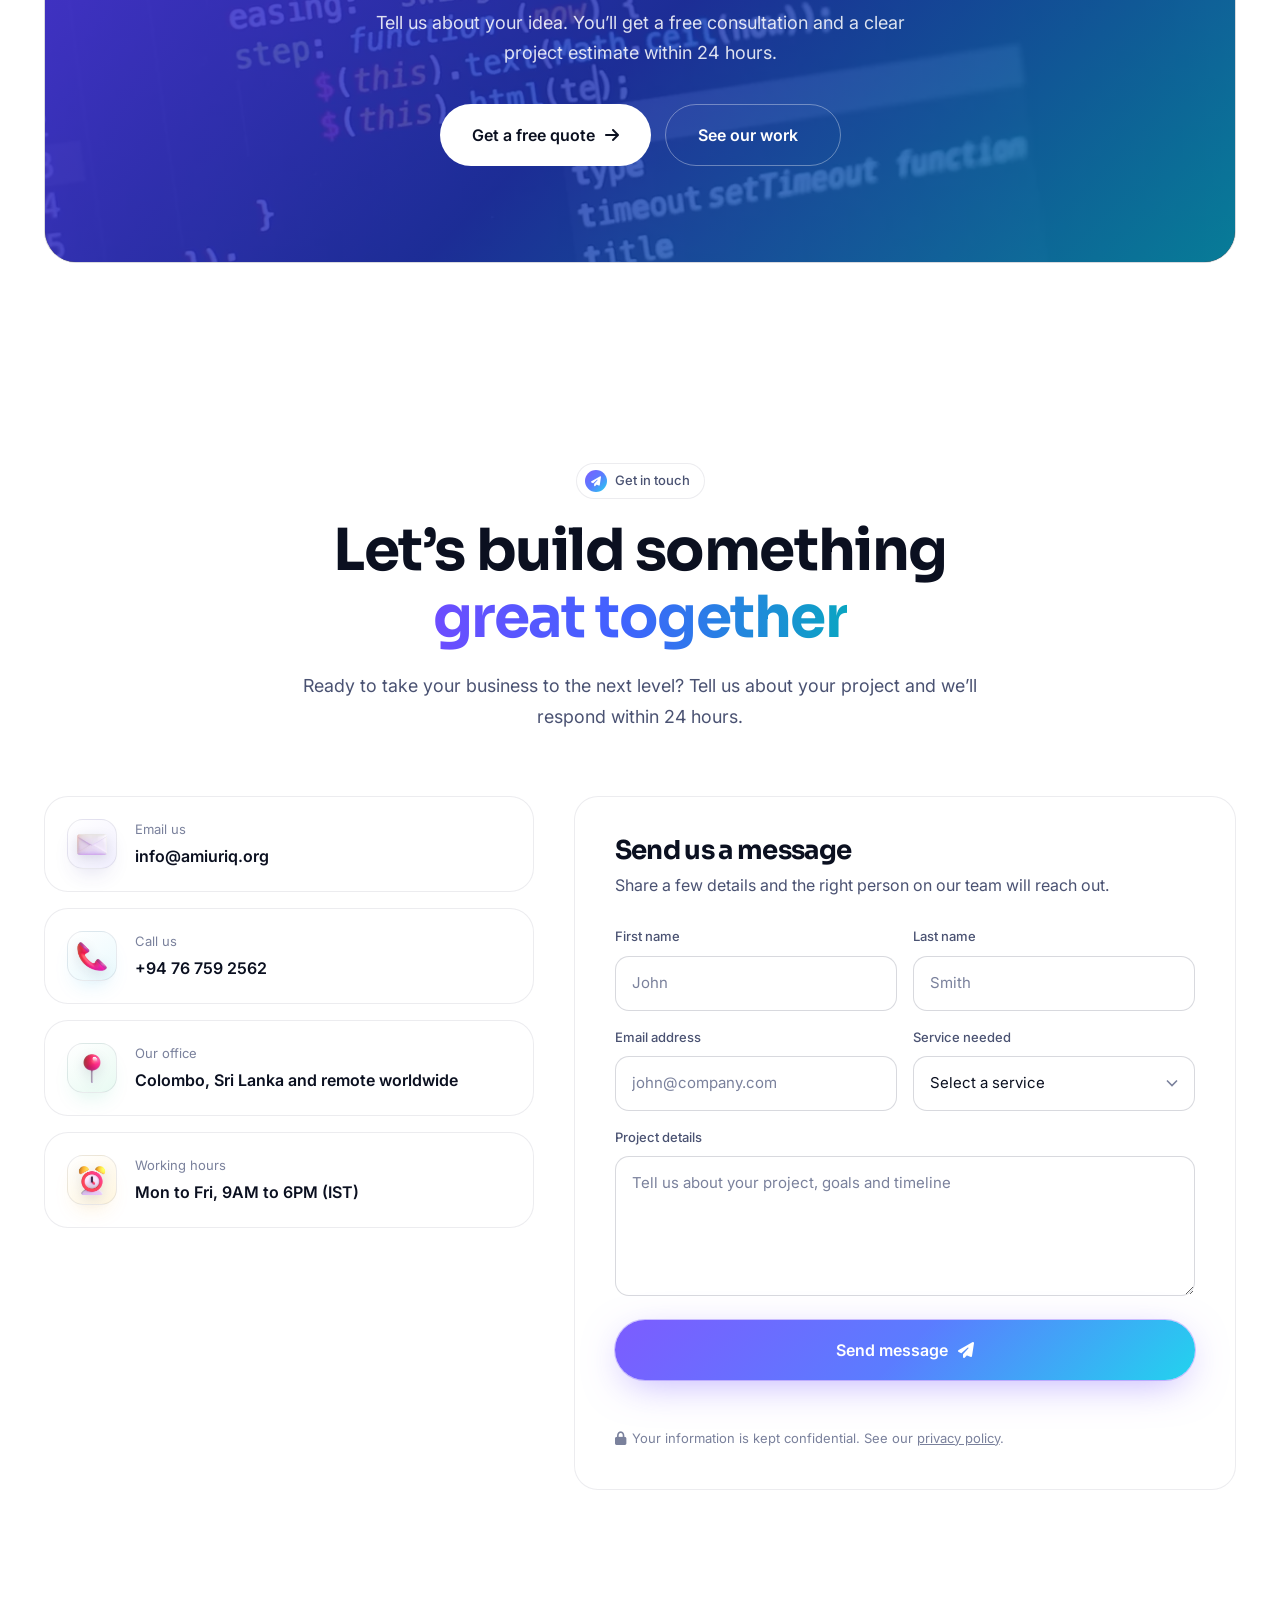
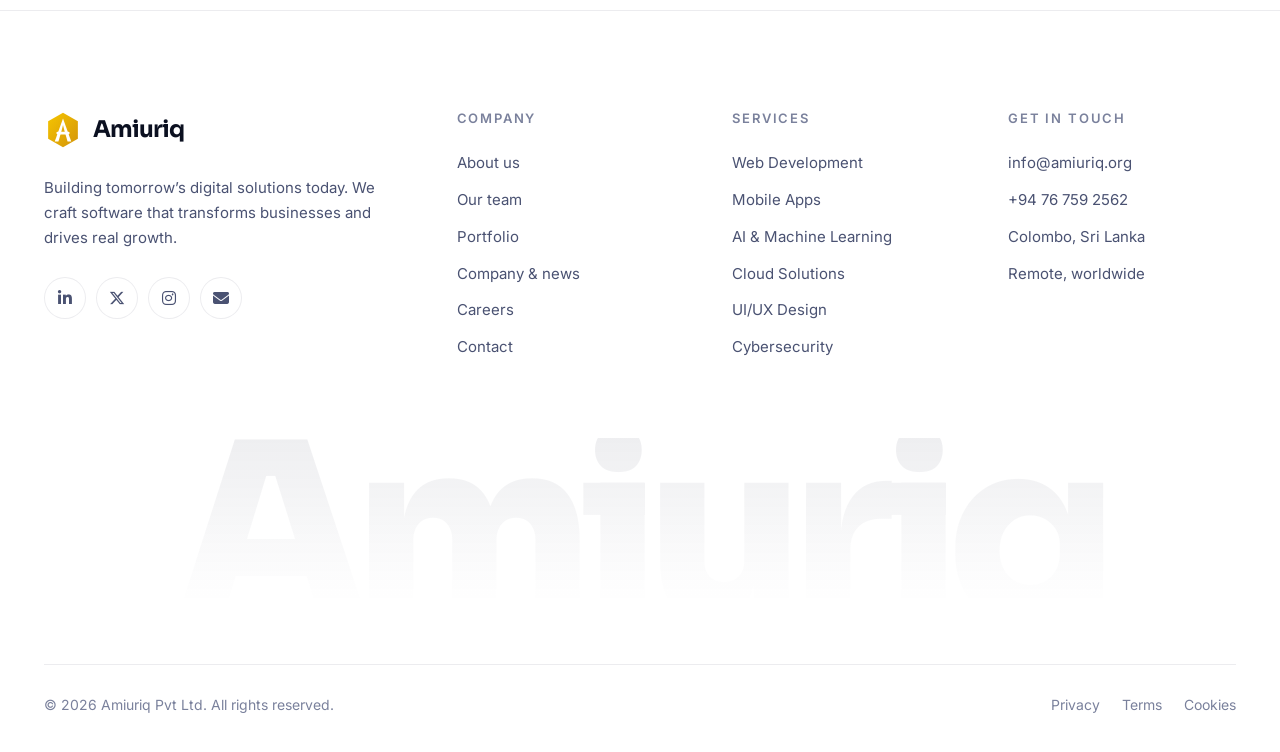
==== commit c9b73b78: "Use icons and logos from established sources - Service, feature, contact and careers icons: Fluent E" ====
--- a/index.html
+++ b/index.html
@@ -34,12 +34,12 @@
   <div class="container nav-inner">
     <a href="index.html" class="brand" aria-label="Amiuriq home">
       <img class="brand-mark" src="assets/img/brand/logo-mark.svg" alt="" width="38" height="38">
-      <span class="brand-word">amiuriq</span>
+      <span class="brand-word">Amiuriq</span>
     </a>
     <nav aria-label="Primary">
       <ul class="nav-links">
         <li class="has-mega"><button type="button" aria-haspopup="true">Services <i class="fas fa-chevron-down"></i></button>
-          <div class="mega"><a href="web-development.html"><span class="mi icon-tile " style="margin:0;width:40px;height:40px;font-size:15px;border-radius:12px"><i class="fas fa-code"></i></span><span><strong>Web Development</strong><span>High-performance web apps &amp; platforms</span></span></a><a href="mobile-app-development.html"><span class="mi icon-tile cyan" style="margin:0;width:40px;height:40px;font-size:15px;border-radius:12px"><i class="fas fa-mobile-screen-button"></i></span><span><strong>Mobile Apps</strong><span>Native &amp; cross-platform iOS / Android</span></span></a><a href="ai-machine-learning.html"><span class="mi icon-tile indigo" style="margin:0;width:40px;height:40px;font-size:15px;border-radius:12px"><i class="fas fa-brain"></i></span><span><strong>AI &amp; Machine Learning</strong><span>ML, NLP &amp; computer vision that delivers</span></span></a><a href="cloud-solutions.html"><span class="mi icon-tile mint" style="margin:0;width:40px;height:40px;font-size:15px;border-radius:12px"><i class="fas fa-cloud"></i></span><span><strong>Cloud Solutions</strong><span>AWS, GCP &amp; Azure, DevOps and CI/CD</span></span></a><a href="ui-ux-design.html"><span class="mi icon-tile rose" style="margin:0;width:40px;height:40px;font-size:15px;border-radius:12px"><i class="fas fa-pen-ruler"></i></span><span><strong>UI/UX Design</strong><span>Research-led, pixel-perfect interfaces</span></span></a><a href="cybersecurity.html"><span class="mi icon-tile amber" style="margin:0;width:40px;height:40px;font-size:15px;border-radius:12px"><i class="fas fa-shield-halved"></i></span><span><strong>Cybersecurity</strong><span>Audits, pentesting &amp; secure architecture</span></span></a></div>
+          <div class="mega"><a href="web-development.html"><span class="mi icon-tile " style="margin:0;width:40px;height:40px;font-size:15px;border-radius:12px"><img src="assets/img/icons/laptop.webp" alt="" width="64" height="64" loading="lazy" decoding="async"></span><span><strong>Web Development</strong><span>High-performance web apps &amp; platforms</span></span></a><a href="mobile-app-development.html"><span class="mi icon-tile cyan" style="margin:0;width:40px;height:40px;font-size:15px;border-radius:12px"><img src="assets/img/icons/mobile-phone.webp" alt="" width="64" height="64" loading="lazy" decoding="async"></span><span><strong>Mobile Apps</strong><span>Native &amp; cross-platform iOS / Android</span></span></a><a href="ai-machine-learning.html"><span class="mi icon-tile indigo" style="margin:0;width:40px;height:40px;font-size:15px;border-radius:12px"><img src="assets/img/icons/brain.webp" alt="" width="64" height="64" loading="lazy" decoding="async"></span><span><strong>AI &amp; Machine Learning</strong><span>ML, NLP &amp; computer vision that delivers</span></span></a><a href="cloud-solutions.html"><span class="mi icon-tile mint" style="margin:0;width:40px;height:40px;font-size:15px;border-radius:12px"><img src="assets/img/icons/sun-behind-cloud.webp" alt="" width="64" height="64" loading="lazy" decoding="async"></span><span><strong>Cloud Solutions</strong><span>AWS, GCP &amp; Azure, DevOps and CI/CD</span></span></a><a href="ui-ux-design.html"><span class="mi icon-tile rose" style="margin:0;width:40px;height:40px;font-size:15px;border-radius:12px"><img src="assets/img/icons/artist-palette.webp" alt="" width="64" height="64" loading="lazy" decoding="async"></span><span><strong>UI/UX Design</strong><span>Research-led, pixel-perfect interfaces</span></span></a><a href="cybersecurity.html"><span class="mi icon-tile amber" style="margin:0;width:40px;height:40px;font-size:15px;border-radius:12px"><img src="assets/img/icons/shield.webp" alt="" width="64" height="64" loading="lazy" decoding="async"></span><span><strong>Cybersecurity</strong><span>Audits, pentesting &amp; secure architecture</span></span></a></div>
         </li>
         <li><a href="#work">Work</a></li>
         <li><a href="#about">About</a></li>
@@ -117,8 +117,8 @@
 <!-- TECH MARQUEE -->
 <section class="trusted" id="stack">
   <p>Built with the world&rsquo;s leading technologies</p>
-  <div class="marquee"><div class="marquee-track"><span class="tech-pill"><img src="https://cdn.jsdelivr.net/gh/devicons/devicon@v2.16.0/icons/react/react-original.svg" alt="" width="28" height="28" loading="lazy">React</span><span class="tech-pill"><img src="https://cdn.jsdelivr.net/gh/devicons/devicon@v2.16.0/icons/nextjs/nextjs-original.svg" alt="" width="28" height="28" loading="lazy" class=inv-dark>Next.js</span><span class="tech-pill"><img src="https://cdn.jsdelivr.net/gh/devicons/devicon@v2.16.0/icons/vuejs/vuejs-original.svg" alt="" width="28" height="28" loading="lazy">Vue.js</span><span class="tech-pill"><img src="https://cdn.jsdelivr.net/gh/devicons/devicon@v2.16.0/icons/angularjs/angularjs-original.svg" alt="" width="28" height="28" loading="lazy">Angular</span><span class="tech-pill"><img src="https://cdn.jsdelivr.net/gh/devicons/devicon@v2.16.0/icons/nodejs/nodejs-original.svg" alt="" width="28" height="28" loading="lazy">Node.js</span><span class="tech-pill"><img src="https://cdn.jsdelivr.net/gh/devicons/devicon@v2.16.0/icons/python/python-original.svg" alt="" width="28" height="28" loading="lazy">Python</span><span class="tech-pill"><img src="https://cdn.jsdelivr.net/gh/devicons/devicon@v2.16.0/icons/typescript/typescript-original.svg" alt="" width="28" height="28" loading="lazy">TypeScript</span><span class="tech-pill"><img src="https://cdn.jsdelivr.net/gh/devicons/devicon@v2.16.0/icons/docker/docker-original.svg" alt="" width="28" height="28" loading="lazy">Docker</span><span class="tech-pill"><img src="https://cdn.jsdelivr.net/gh/devicons/devicon@v2.16.0/icons/amazonwebservices/amazonwebservices-original-wordmark.svg" alt="" width="28" height="28" loading="lazy" class=inv-dark>AWS</span><span class="tech-pill"><img src="https://cdn.jsdelivr.net/gh/devicons/devicon@v2.16.0/icons/kubernetes/kubernetes-original.svg" alt="" width="28" height="28" loading="lazy">Kubernetes</span><span class="tech-pill" aria-hidden="true"><img src="https://cdn.jsdelivr.net/gh/devicons/devicon@v2.16.0/icons/react/react-original.svg" alt="" width="28" height="28" loading="lazy">React</span><span class="tech-pill" aria-hidden="true"><img src="https://cdn.jsdelivr.net/gh/devicons/devicon@v2.16.0/icons/nextjs/nextjs-original.svg" alt="" width="28" height="28" loading="lazy" class=inv-dark>Next.js</span><span class="tech-pill" aria-hidden="true"><img src="https://cdn.jsdelivr.net/gh/devicons/devicon@v2.16.0/icons/vuejs/vuejs-original.svg" alt="" width="28" height="28" loading="lazy">Vue.js</span><span class="tech-pill" aria-hidden="true"><img src="https://cdn.jsdelivr.net/gh/devicons/devicon@v2.16.0/icons/angularjs/angularjs-original.svg" alt="" width="28" height="28" loading="lazy">Angular</span><span class="tech-pill" aria-hidden="true"><img src="https://cdn.jsdelivr.net/gh/devicons/devicon@v2.16.0/icons/nodejs/nodejs-original.svg" alt="" width="28" height="28" loading="lazy">Node.js</span><span class="tech-pill" aria-hidden="true"><img src="https://cdn.jsdelivr.net/gh/devicons/devicon@v2.16.0/icons/python/python-original.svg" alt="" width="28" height="28" loading="lazy">Python</span><span class="tech-pill" aria-hidden="true"><img src="https://cdn.jsdelivr.net/gh/devicons/devicon@v2.16.0/icons/typescript/typescript-original.svg" alt="" width="28" height="28" loading="lazy">TypeScript</span><span class="tech-pill" aria-hidden="true"><img src="https://cdn.jsdelivr.net/gh/devicons/devicon@v2.16.0/icons/docker/docker-original.svg" alt="" width="28" height="28" loading="lazy">Docker</span><span class="tech-pill" aria-hidden="true"><img src="https://cdn.jsdelivr.net/gh/devicons/devicon@v2.16.0/icons/amazonwebservices/amazonwebservices-original-wordmark.svg" alt="" width="28" height="28" loading="lazy" class=inv-dark>AWS</span><span class="tech-pill" aria-hidden="true"><img src="https://cdn.jsdelivr.net/gh/devicons/devicon@v2.16.0/icons/kubernetes/kubernetes-original.svg" alt="" width="28" height="28" loading="lazy">Kubernetes</span><span class="tech-pill" aria-hidden="true"><img src="https://cdn.jsdelivr.net/gh/devicons/devicon@v2.16.0/icons/react/react-original.svg" alt="" width="28" height="28" loading="lazy">React</span><span class="tech-pill" aria-hidden="true"><img src="https://cdn.jsdelivr.net/gh/devicons/devicon@v2.16.0/icons/nextjs/nextjs-original.svg" alt="" width="28" height="28" loading="lazy" class=inv-dark>Next.js</span><span class="tech-pill" aria-hidden="true"><img src="https://cdn.jsdelivr.net/gh/devicons/devicon@v2.16.0/icons/vuejs/vuejs-original.svg" alt="" width="28" height="28" loading="lazy">Vue.js</span><span class="tech-pill" aria-hidden="true"><img src="https://cdn.jsdelivr.net/gh/devicons/devicon@v2.16.0/icons/angularjs/angularjs-original.svg" alt="" width="28" height="28" loading="lazy">Angular</span><span class="tech-pill" aria-hidden="true"><img src="https://cdn.jsdelivr.net/gh/devicons/devicon@v2.16.0/icons/nodejs/nodejs-original.svg" alt="" width="28" height="28" loading="lazy">Node.js</span><span class="tech-pill" aria-hidden="true"><img src="https://cdn.jsdelivr.net/gh/devicons/devicon@v2.16.0/icons/python/python-original.svg" alt="" width="28" height="28" loading="lazy">Python</span><span class="tech-pill" aria-hidden="true"><img src="https://cdn.jsdelivr.net/gh/devicons/devicon@v2.16.0/icons/typescript/typescript-original.svg" alt="" width="28" height="28" loading="lazy">TypeScript</span><span class="tech-pill" aria-hidden="true"><img src="https://cdn.jsdelivr.net/gh/devicons/devicon@v2.16.0/icons/docker/docker-original.svg" alt="" width="28" height="28" loading="lazy">Docker</span><span class="tech-pill" aria-hidden="true"><img src="https://cdn.jsdelivr.net/gh/devicons/devicon@v2.16.0/icons/amazonwebservices/amazonwebservices-original-wordmark.svg" alt="" width="28" height="28" loading="lazy" class=inv-dark>AWS</span><span class="tech-pill" aria-hidden="true"><img src="https://cdn.jsdelivr.net/gh/devicons/devicon@v2.16.0/icons/kubernetes/kubernetes-original.svg" alt="" width="28" height="28" loading="lazy">Kubernetes</span><span class="tech-pill" aria-hidden="true"><img src="https://cdn.jsdelivr.net/gh/devicons/devicon@v2.16.0/icons/react/react-original.svg" alt="" width="28" height="28" loading="lazy">React</span><span class="tech-pill" aria-hidden="true"><img src="https://cdn.jsdelivr.net/gh/devicons/devicon@v2.16.0/icons/nextjs/nextjs-original.svg" alt="" width="28" height="28" loading="lazy" class=inv-dark>Next.js</span><span class="tech-pill" aria-hidden="true"><img src="https://cdn.jsdelivr.net/gh/devicons/devicon@v2.16.0/icons/vuejs/vuejs-original.svg" alt="" width="28" height="28" loading="lazy">Vue.js</span><span class="tech-pill" aria-hidden="true"><img src="https://cdn.jsdelivr.net/gh/devicons/devicon@v2.16.0/icons/angularjs/angularjs-original.svg" alt="" width="28" height="28" loading="lazy">Angular</span><span class="tech-pill" aria-hidden="true"><img src="https://cdn.jsdelivr.net/gh/devicons/devicon@v2.16.0/icons/nodejs/nodejs-original.svg" alt="" width="28" height="28" loading="lazy">Node.js</span><span class="tech-pill" aria-hidden="true"><img src="https://cdn.jsdelivr.net/gh/devicons/devicon@v2.16.0/icons/python/python-original.svg" alt="" width="28" height="28" loading="lazy">Python</span><span class="tech-pill" aria-hidden="true"><img src="https://cdn.jsdelivr.net/gh/devicons/devicon@v2.16.0/icons/typescript/typescript-original.svg" alt="" width="28" height="28" loading="lazy">TypeScript</span><span class="tech-pill" aria-hidden="true"><img src="https://cdn.jsdelivr.net/gh/devicons/devicon@v2.16.0/icons/docker/docker-original.svg" alt="" width="28" height="28" loading="lazy">Docker</span><span class="tech-pill" aria-hidden="true"><img src="https://cdn.jsdelivr.net/gh/devicons/devicon@v2.16.0/icons/amazonwebservices/amazonwebservices-original-wordmark.svg" alt="" width="28" height="28" loading="lazy" class=inv-dark>AWS</span><span class="tech-pill" aria-hidden="true"><img src="https://cdn.jsdelivr.net/gh/devicons/devicon@v2.16.0/icons/kubernetes/kubernetes-original.svg" alt="" width="28" height="28" loading="lazy">Kubernetes</span></div></div>
-  <div class="marquee reverse"><div class="marquee-track"><span class="tech-pill"><img src="https://cdn.jsdelivr.net/gh/devicons/devicon@v2.16.0/icons/flutter/flutter-original.svg" alt="" width="28" height="28" loading="lazy">Flutter</span><span class="tech-pill"><img src="https://cdn.jsdelivr.net/gh/devicons/devicon@v2.16.0/icons/react/react-original.svg" alt="" width="28" height="28" loading="lazy">React Native</span><span class="tech-pill"><img src="https://cdn.jsdelivr.net/gh/devicons/devicon@v2.16.0/icons/tensorflow/tensorflow-original.svg" alt="" width="28" height="28" loading="lazy">TensorFlow</span><span class="tech-pill"><img src="https://cdn.jsdelivr.net/gh/devicons/devicon@v2.16.0/icons/pytorch/pytorch-original.svg" alt="" width="28" height="28" loading="lazy">PyTorch</span><span class="tech-pill"><img src="https://cdn.jsdelivr.net/gh/devicons/devicon@v2.16.0/icons/mongodb/mongodb-original.svg" alt="" width="28" height="28" loading="lazy">MongoDB</span><span class="tech-pill"><img src="https://cdn.jsdelivr.net/gh/devicons/devicon@v2.16.0/icons/postgresql/postgresql-original.svg" alt="" width="28" height="28" loading="lazy">PostgreSQL</span><span class="tech-pill"><img src="https://cdn.jsdelivr.net/gh/devicons/devicon@v2.16.0/icons/redis/redis-original.svg" alt="" width="28" height="28" loading="lazy">Redis</span><span class="tech-pill"><img src="https://cdn.jsdelivr.net/gh/devicons/devicon@v2.16.0/icons/googlecloud/googlecloud-original.svg" alt="" width="28" height="28" loading="lazy">Google Cloud</span><span class="tech-pill"><img src="https://cdn.jsdelivr.net/gh/devicons/devicon@v2.16.0/icons/java/java-original.svg" alt="" width="28" height="28" loading="lazy">Java</span><span class="tech-pill"><img src="https://cdn.jsdelivr.net/gh/devicons/devicon@v2.16.0/icons/graphql/graphql-plain.svg" alt="" width="28" height="28" loading="lazy">GraphQL</span><span class="tech-pill"><img src="https://cdn.jsdelivr.net/gh/devicons/devicon@v2.16.0/icons/figma/figma-original.svg" alt="" width="28" height="28" loading="lazy">Figma</span><span class="tech-pill"><img src="https://cdn.jsdelivr.net/gh/devicons/devicon@v2.16.0/icons/azure/azure-original.svg" alt="" width="28" height="28" loading="lazy">Azure</span><span class="tech-pill" aria-hidden="true"><img src="https://cdn.jsdelivr.net/gh/devicons/devicon@v2.16.0/icons/flutter/flutter-original.svg" alt="" width="28" height="28" loading="lazy">Flutter</span><span class="tech-pill" aria-hidden="true"><img src="https://cdn.jsdelivr.net/gh/devicons/devicon@v2.16.0/icons/react/react-original.svg" alt="" width="28" height="28" loading="lazy">React Native</span><span class="tech-pill" aria-hidden="true"><img src="https://cdn.jsdelivr.net/gh/devicons/devicon@v2.16.0/icons/tensorflow/tensorflow-original.svg" alt="" width="28" height="28" loading="lazy">TensorFlow</span><span class="tech-pill" aria-hidden="true"><img src="https://cdn.jsdelivr.net/gh/devicons/devicon@v2.16.0/icons/pytorch/pytorch-original.svg" alt="" width="28" height="28" loading="lazy">PyTorch</span><span class="tech-pill" aria-hidden="true"><img src="https://cdn.jsdelivr.net/gh/devicons/devicon@v2.16.0/icons/mongodb/mongodb-original.svg" alt="" width="28" height="28" loading="lazy">MongoDB</span><span class="tech-pill" aria-hidden="true"><img src="https://cdn.jsdelivr.net/gh/devicons/devicon@v2.16.0/icons/postgresql/postgresql-original.svg" alt="" width="28" height="28" loading="lazy">PostgreSQL</span><span class="tech-pill" aria-hidden="true"><img src="https://cdn.jsdelivr.net/gh/devicons/devicon@v2.16.0/icons/redis/redis-original.svg" alt="" width="28" height="28" loading="lazy">Redis</span><span class="tech-pill" aria-hidden="true"><img src="https://cdn.jsdelivr.net/gh/devicons/devicon@v2.16.0/icons/googlecloud/googlecloud-original.svg" alt="" width="28" height="28" loading="lazy">Google Cloud</span><span class="tech-pill" aria-hidden="true"><img src="https://cdn.jsdelivr.net/gh/devicons/devicon@v2.16.0/icons/java/java-original.svg" alt="" width="28" height="28" loading="lazy">Java</span><span class="tech-pill" aria-hidden="true"><img src="https://cdn.jsdelivr.net/gh/devicons/devicon@v2.16.0/icons/graphql/graphql-plain.svg" alt="" width="28" height="28" loading="lazy">GraphQL</span><span class="tech-pill" aria-hidden="true"><img src="https://cdn.jsdelivr.net/gh/devicons/devicon@v2.16.0/icons/figma/figma-original.svg" alt="" width="28" height="28" loading="lazy">Figma</span><span class="tech-pill" aria-hidden="true"><img src="https://cdn.jsdelivr.net/gh/devicons/devicon@v2.16.0/icons/azure/azure-original.svg" alt="" width="28" height="28" loading="lazy">Azure</span><span class="tech-pill" aria-hidden="true"><img src="https://cdn.jsdelivr.net/gh/devicons/devicon@v2.16.0/icons/flutter/flutter-original.svg" alt="" width="28" height="28" loading="lazy">Flutter</span><span class="tech-pill" aria-hidden="true"><img src="https://cdn.jsdelivr.net/gh/devicons/devicon@v2.16.0/icons/react/react-original.svg" alt="" width="28" height="28" loading="lazy">React Native</span><span class="tech-pill" aria-hidden="true"><img src="https://cdn.jsdelivr.net/gh/devicons/devicon@v2.16.0/icons/tensorflow/tensorflow-original.svg" alt="" width="28" height="28" loading="lazy">TensorFlow</span><span class="tech-pill" aria-hidden="true"><img src="https://cdn.jsdelivr.net/gh/devicons/devicon@v2.16.0/icons/pytorch/pytorch-original.svg" alt="" width="28" height="28" loading="lazy">PyTorch</span><span class="tech-pill" aria-hidden="true"><img src="https://cdn.jsdelivr.net/gh/devicons/devicon@v2.16.0/icons/mongodb/mongodb-original.svg" alt="" width="28" height="28" loading="lazy">MongoDB</span><span class="tech-pill" aria-hidden="true"><img src="https://cdn.jsdelivr.net/gh/devicons/devicon@v2.16.0/icons/postgresql/postgresql-original.svg" alt="" width="28" height="28" loading="lazy">PostgreSQL</span><span class="tech-pill" aria-hidden="true"><img src="https://cdn.jsdelivr.net/gh/devicons/devicon@v2.16.0/icons/redis/redis-original.svg" alt="" width="28" height="28" loading="lazy">Redis</span><span class="tech-pill" aria-hidden="true"><img src="https://cdn.jsdelivr.net/gh/devicons/devicon@v2.16.0/icons/googlecloud/googlecloud-original.svg" alt="" width="28" height="28" loading="lazy">Google Cloud</span><span class="tech-pill" aria-hidden="true"><img src="https://cdn.jsdelivr.net/gh/devicons/devicon@v2.16.0/icons/java/java-original.svg" alt="" width="28" height="28" loading="lazy">Java</span><span class="tech-pill" aria-hidden="true"><img src="https://cdn.jsdelivr.net/gh/devicons/devicon@v2.16.0/icons/graphql/graphql-plain.svg" alt="" width="28" height="28" loading="lazy">GraphQL</span><span class="tech-pill" aria-hidden="true"><img src="https://cdn.jsdelivr.net/gh/devicons/devicon@v2.16.0/icons/figma/figma-original.svg" alt="" width="28" height="28" loading="lazy">Figma</span><span class="tech-pill" aria-hidden="true"><img src="https://cdn.jsdelivr.net/gh/devicons/devicon@v2.16.0/icons/azure/azure-original.svg" alt="" width="28" height="28" loading="lazy">Azure</span><span class="tech-pill" aria-hidden="true"><img src="https://cdn.jsdelivr.net/gh/devicons/devicon@v2.16.0/icons/flutter/flutter-original.svg" alt="" width="28" height="28" loading="lazy">Flutter</span><span class="tech-pill" aria-hidden="true"><img src="https://cdn.jsdelivr.net/gh/devicons/devicon@v2.16.0/icons/react/react-original.svg" alt="" width="28" height="28" loading="lazy">React Native</span><span class="tech-pill" aria-hidden="true"><img src="https://cdn.jsdelivr.net/gh/devicons/devicon@v2.16.0/icons/tensorflow/tensorflow-original.svg" alt="" width="28" height="28" loading="lazy">TensorFlow</span><span class="tech-pill" aria-hidden="true"><img src="https://cdn.jsdelivr.net/gh/devicons/devicon@v2.16.0/icons/pytorch/pytorch-original.svg" alt="" width="28" height="28" loading="lazy">PyTorch</span><span class="tech-pill" aria-hidden="true"><img src="https://cdn.jsdelivr.net/gh/devicons/devicon@v2.16.0/icons/mongodb/mongodb-original.svg" alt="" width="28" height="28" loading="lazy">MongoDB</span><span class="tech-pill" aria-hidden="true"><img src="https://cdn.jsdelivr.net/gh/devicons/devicon@v2.16.0/icons/postgresql/postgresql-original.svg" alt="" width="28" height="28" loading="lazy">PostgreSQL</span><span class="tech-pill" aria-hidden="true"><img src="https://cdn.jsdelivr.net/gh/devicons/devicon@v2.16.0/icons/redis/redis-original.svg" alt="" width="28" height="28" loading="lazy">Redis</span><span class="tech-pill" aria-hidden="true"><img src="https://cdn.jsdelivr.net/gh/devicons/devicon@v2.16.0/icons/googlecloud/googlecloud-original.svg" alt="" width="28" height="28" loading="lazy">Google Cloud</span><span class="tech-pill" aria-hidden="true"><img src="https://cdn.jsdelivr.net/gh/devicons/devicon@v2.16.0/icons/java/java-original.svg" alt="" width="28" height="28" loading="lazy">Java</span><span class="tech-pill" aria-hidden="true"><img src="https://cdn.jsdelivr.net/gh/devicons/devicon@v2.16.0/icons/graphql/graphql-plain.svg" alt="" width="28" height="28" loading="lazy">GraphQL</span><span class="tech-pill" aria-hidden="true"><img src="https://cdn.jsdelivr.net/gh/devicons/devicon@v2.16.0/icons/figma/figma-original.svg" alt="" width="28" height="28" loading="lazy">Figma</span><span class="tech-pill" aria-hidden="true"><img src="https://cdn.jsdelivr.net/gh/devicons/devicon@v2.16.0/icons/azure/azure-original.svg" alt="" width="28" height="28" loading="lazy">Azure</span></div></div>
+  <div class="marquee"><div class="marquee-track"><span class="tech-pill"><img src="assets/img/tech/dev-react-original.svg" alt="" width="28" height="28" loading="lazy">React</span><span class="tech-pill"><img src="assets/img/tech/dev-nextjs-original.svg" alt="" width="28" height="28" loading="lazy">Next.js</span><span class="tech-pill"><img src="assets/img/tech/dev-vuejs-original.svg" alt="" width="28" height="28" loading="lazy">Vue.js</span><span class="tech-pill"><img src="assets/img/tech/dev-angularjs-original.svg" alt="" width="28" height="28" loading="lazy">Angular</span><span class="tech-pill"><img src="assets/img/tech/dev-nodejs-original.svg" alt="" width="28" height="28" loading="lazy">Node.js</span><span class="tech-pill"><img src="assets/img/tech/dev-python-original.svg" alt="" width="28" height="28" loading="lazy">Python</span><span class="tech-pill"><img src="assets/img/tech/dev-typescript-original.svg" alt="" width="28" height="28" loading="lazy">TypeScript</span><span class="tech-pill"><img src="assets/img/tech/dev-docker-original.svg" alt="" width="28" height="28" loading="lazy">Docker</span><span class="tech-pill"><img src="assets/img/tech/dev-amazonwebservices-original-wordmark.svg" alt="" width="28" height="28" loading="lazy">AWS</span><span class="tech-pill"><img src="assets/img/tech/dev-kubernetes-original.svg" alt="" width="28" height="28" loading="lazy">Kubernetes</span><span class="tech-pill" aria-hidden="true"><img src="assets/img/tech/dev-react-original.svg" alt="" width="28" height="28" loading="lazy">React</span><span class="tech-pill" aria-hidden="true"><img src="assets/img/tech/dev-nextjs-original.svg" alt="" width="28" height="28" loading="lazy">Next.js</span><span class="tech-pill" aria-hidden="true"><img src="assets/img/tech/dev-vuejs-original.svg" alt="" width="28" height="28" loading="lazy">Vue.js</span><span class="tech-pill" aria-hidden="true"><img src="assets/img/tech/dev-angularjs-original.svg" alt="" width="28" height="28" loading="lazy">Angular</span><span class="tech-pill" aria-hidden="true"><img src="assets/img/tech/dev-nodejs-original.svg" alt="" width="28" height="28" loading="lazy">Node.js</span><span class="tech-pill" aria-hidden="true"><img src="assets/img/tech/dev-python-original.svg" alt="" width="28" height="28" loading="lazy">Python</span><span class="tech-pill" aria-hidden="true"><img src="assets/img/tech/dev-typescript-original.svg" alt="" width="28" height="28" loading="lazy">TypeScript</span><span class="tech-pill" aria-hidden="true"><img src="assets/img/tech/dev-docker-original.svg" alt="" width="28" height="28" loading="lazy">Docker</span><span class="tech-pill" aria-hidden="true"><img src="assets/img/tech/dev-amazonwebservices-original-wordmark.svg" alt="" width="28" height="28" loading="lazy">AWS</span><span class="tech-pill" aria-hidden="true"><img src="assets/img/tech/dev-kubernetes-original.svg" alt="" width="28" height="28" loading="lazy">Kubernetes</span><span class="tech-pill" aria-hidden="true"><img src="assets/img/tech/dev-react-original.svg" alt="" width="28" height="28" loading="lazy">React</span><span class="tech-pill" aria-hidden="true"><img src="assets/img/tech/dev-nextjs-original.svg" alt="" width="28" height="28" loading="lazy">Next.js</span><span class="tech-pill" aria-hidden="true"><img src="assets/img/tech/dev-vuejs-original.svg" alt="" width="28" height="28" loading="lazy">Vue.js</span><span class="tech-pill" aria-hidden="true"><img src="assets/img/tech/dev-angularjs-original.svg" alt="" width="28" height="28" loading="lazy">Angular</span><span class="tech-pill" aria-hidden="true"><img src="assets/img/tech/dev-nodejs-original.svg" alt="" width="28" height="28" loading="lazy">Node.js</span><span class="tech-pill" aria-hidden="true"><img src="assets/img/tech/dev-python-original.svg" alt="" width="28" height="28" loading="lazy">Python</span><span class="tech-pill" aria-hidden="true"><img src="assets/img/tech/dev-typescript-original.svg" alt="" width="28" height="28" loading="lazy">TypeScript</span><span class="tech-pill" aria-hidden="true"><img src="assets/img/tech/dev-docker-original.svg" alt="" width="28" height="28" loading="lazy">Docker</span><span class="tech-pill" aria-hidden="true"><img src="assets/img/tech/dev-amazonwebservices-original-wordmark.svg" alt="" width="28" height="28" loading="lazy">AWS</span><span class="tech-pill" aria-hidden="true"><img src="assets/img/tech/dev-kubernetes-original.svg" alt="" width="28" height="28" loading="lazy">Kubernetes</span><span class="tech-pill" aria-hidden="true"><img src="assets/img/tech/dev-react-original.svg" alt="" width="28" height="28" loading="lazy">React</span><span class="tech-pill" aria-hidden="true"><img src="assets/img/tech/dev-nextjs-original.svg" alt="" width="28" height="28" loading="lazy">Next.js</span><span class="tech-pill" aria-hidden="true"><img src="assets/img/tech/dev-vuejs-original.svg" alt="" width="28" height="28" loading="lazy">Vue.js</span><span class="tech-pill" aria-hidden="true"><img src="assets/img/tech/dev-angularjs-original.svg" alt="" width="28" height="28" loading="lazy">Angular</span><span class="tech-pill" aria-hidden="true"><img src="assets/img/tech/dev-nodejs-original.svg" alt="" width="28" height="28" loading="lazy">Node.js</span><span class="tech-pill" aria-hidden="true"><img src="assets/img/tech/dev-python-original.svg" alt="" width="28" height="28" loading="lazy">Python</span><span class="tech-pill" aria-hidden="true"><img src="assets/img/tech/dev-typescript-original.svg" alt="" width="28" height="28" loading="lazy">TypeScript</span><span class="tech-pill" aria-hidden="true"><img src="assets/img/tech/dev-docker-original.svg" alt="" width="28" height="28" loading="lazy">Docker</span><span class="tech-pill" aria-hidden="true"><img src="assets/img/tech/dev-amazonwebservices-original-wordmark.svg" alt="" width="28" height="28" loading="lazy">AWS</span><span class="tech-pill" aria-hidden="true"><img src="assets/img/tech/dev-kubernetes-original.svg" alt="" width="28" height="28" loading="lazy">Kubernetes</span></div></div>
+  <div class="marquee reverse"><div class="marquee-track"><span class="tech-pill"><img src="assets/img/tech/dev-flutter-original.svg" alt="" width="28" height="28" loading="lazy">Flutter</span><span class="tech-pill"><img src="assets/img/tech/dev-react-original.svg" alt="" width="28" height="28" loading="lazy">React Native</span><span class="tech-pill"><img src="assets/img/tech/dev-tensorflow-original.svg" alt="" width="28" height="28" loading="lazy">TensorFlow</span><span class="tech-pill"><img src="assets/img/tech/dev-pytorch-original.svg" alt="" width="28" height="28" loading="lazy">PyTorch</span><span class="tech-pill"><img src="assets/img/tech/dev-mongodb-original.svg" alt="" width="28" height="28" loading="lazy">MongoDB</span><span class="tech-pill"><img src="assets/img/tech/dev-postgresql-original.svg" alt="" width="28" height="28" loading="lazy">PostgreSQL</span><span class="tech-pill"><img src="assets/img/tech/dev-redis-original.svg" alt="" width="28" height="28" loading="lazy">Redis</span><span class="tech-pill"><img src="assets/img/tech/dev-googlecloud-original.svg" alt="" width="28" height="28" loading="lazy">Google Cloud</span><span class="tech-pill"><img src="assets/img/tech/dev-java-original.svg" alt="" width="28" height="28" loading="lazy">Java</span><span class="tech-pill"><img src="assets/img/tech/dev-graphql-plain.svg" alt="" width="28" height="28" loading="lazy">GraphQL</span><span class="tech-pill"><img src="assets/img/tech/dev-figma-original.svg" alt="" width="28" height="28" loading="lazy">Figma</span><span class="tech-pill"><img src="assets/img/tech/dev-azure-original.svg" alt="" width="28" height="28" loading="lazy">Azure</span><span class="tech-pill" aria-hidden="true"><img src="assets/img/tech/dev-flutter-original.svg" alt="" width="28" height="28" loading="lazy">Flutter</span><span class="tech-pill" aria-hidden="true"><img src="assets/img/tech/dev-react-original.svg" alt="" width="28" height="28" loading="lazy">React Native</span><span class="tech-pill" aria-hidden="true"><img src="assets/img/tech/dev-tensorflow-original.svg" alt="" width="28" height="28" loading="lazy">TensorFlow</span><span class="tech-pill" aria-hidden="true"><img src="assets/img/tech/dev-pytorch-original.svg" alt="" width="28" height="28" loading="lazy">PyTorch</span><span class="tech-pill" aria-hidden="true"><img src="assets/img/tech/dev-mongodb-original.svg" alt="" width="28" height="28" loading="lazy">MongoDB</span><span class="tech-pill" aria-hidden="true"><img src="assets/img/tech/dev-postgresql-original.svg" alt="" width="28" height="28" loading="lazy">PostgreSQL</span><span class="tech-pill" aria-hidden="true"><img src="assets/img/tech/dev-redis-original.svg" alt="" width="28" height="28" loading="lazy">Redis</span><span class="tech-pill" aria-hidden="true"><img src="assets/img/tech/dev-googlecloud-original.svg" alt="" width="28" height="28" loading="lazy">Google Cloud</span><span class="tech-pill" aria-hidden="true"><img src="assets/img/tech/dev-java-original.svg" alt="" width="28" height="28" loading="lazy">Java</span><span class="tech-pill" aria-hidden="true"><img src="assets/img/tech/dev-graphql-plain.svg" alt="" width="28" height="28" loading="lazy">GraphQL</span><span class="tech-pill" aria-hidden="true"><img src="assets/img/tech/dev-figma-original.svg" alt="" width="28" height="28" loading="lazy">Figma</span><span class="tech-pill" aria-hidden="true"><img src="assets/img/tech/dev-azure-original.svg" alt="" width="28" height="28" loading="lazy">Azure</span><span class="tech-pill" aria-hidden="true"><img src="assets/img/tech/dev-flutter-original.svg" alt="" width="28" height="28" loading="lazy">Flutter</span><span class="tech-pill" aria-hidden="true"><img src="assets/img/tech/dev-react-original.svg" alt="" width="28" height="28" loading="lazy">React Native</span><span class="tech-pill" aria-hidden="true"><img src="assets/img/tech/dev-tensorflow-original.svg" alt="" width="28" height="28" loading="lazy">TensorFlow</span><span class="tech-pill" aria-hidden="true"><img src="assets/img/tech/dev-pytorch-original.svg" alt="" width="28" height="28" loading="lazy">PyTorch</span><span class="tech-pill" aria-hidden="true"><img src="assets/img/tech/dev-mongodb-original.svg" alt="" width="28" height="28" loading="lazy">MongoDB</span><span class="tech-pill" aria-hidden="true"><img src="assets/img/tech/dev-postgresql-original.svg" alt="" width="28" height="28" loading="lazy">PostgreSQL</span><span class="tech-pill" aria-hidden="true"><img src="assets/img/tech/dev-redis-original.svg" alt="" width="28" height="28" loading="lazy">Redis</span><span class="tech-pill" aria-hidden="true"><img src="assets/img/tech/dev-googlecloud-original.svg" alt="" width="28" height="28" loading="lazy">Google Cloud</span><span class="tech-pill" aria-hidden="true"><img src="assets/img/tech/dev-java-original.svg" alt="" width="28" height="28" loading="lazy">Java</span><span class="tech-pill" aria-hidden="true"><img src="assets/img/tech/dev-graphql-plain.svg" alt="" width="28" height="28" loading="lazy">GraphQL</span><span class="tech-pill" aria-hidden="true"><img src="assets/img/tech/dev-figma-original.svg" alt="" width="28" height="28" loading="lazy">Figma</span><span class="tech-pill" aria-hidden="true"><img src="assets/img/tech/dev-azure-original.svg" alt="" width="28" height="28" loading="lazy">Azure</span><span class="tech-pill" aria-hidden="true"><img src="assets/img/tech/dev-flutter-original.svg" alt="" width="28" height="28" loading="lazy">Flutter</span><span class="tech-pill" aria-hidden="true"><img src="assets/img/tech/dev-react-original.svg" alt="" width="28" height="28" loading="lazy">React Native</span><span class="tech-pill" aria-hidden="true"><img src="assets/img/tech/dev-tensorflow-original.svg" alt="" width="28" height="28" loading="lazy">TensorFlow</span><span class="tech-pill" aria-hidden="true"><img src="assets/img/tech/dev-pytorch-original.svg" alt="" width="28" height="28" loading="lazy">PyTorch</span><span class="tech-pill" aria-hidden="true"><img src="assets/img/tech/dev-mongodb-original.svg" alt="" width="28" height="28" loading="lazy">MongoDB</span><span class="tech-pill" aria-hidden="true"><img src="assets/img/tech/dev-postgresql-original.svg" alt="" width="28" height="28" loading="lazy">PostgreSQL</span><span class="tech-pill" aria-hidden="true"><img src="assets/img/tech/dev-redis-original.svg" alt="" width="28" height="28" loading="lazy">Redis</span><span class="tech-pill" aria-hidden="true"><img src="assets/img/tech/dev-googlecloud-original.svg" alt="" width="28" height="28" loading="lazy">Google Cloud</span><span class="tech-pill" aria-hidden="true"><img src="assets/img/tech/dev-java-original.svg" alt="" width="28" height="28" loading="lazy">Java</span><span class="tech-pill" aria-hidden="true"><img src="assets/img/tech/dev-graphql-plain.svg" alt="" width="28" height="28" loading="lazy">GraphQL</span><span class="tech-pill" aria-hidden="true"><img src="assets/img/tech/dev-figma-original.svg" alt="" width="28" height="28" loading="lazy">Figma</span><span class="tech-pill" aria-hidden="true"><img src="assets/img/tech/dev-azure-original.svg" alt="" width="28" height="28" loading="lazy">Azure</span></div></div>
 </section>
 
 <!-- SERVICES -->
@@ -133,25 +133,25 @@
       <a href="web-development.html" class="card spotlight svc-card reveal wide media">
           <video data-autoplay muted loop playsinline preload="none" poster="assets/video/code.webp" aria-hidden="true"><source src="assets/video/code.mp4" type="video/mp4"></video>
           <span class="num">01</span>
-          <div class="inner"><span class="icon-tile "><i class="fas fa-code"></i></span><h3>Web Development</h3><p>High-performance web apps built with React, Next.js &amp; Vue.js that deliver exceptional user experiences and drive conversions.</p><div class="tags"><span class="tag">React</span><span class="tag">Next.js</span><span class="tag">Vue.js</span></div><span class="link-arrow">Explore service <i class="fas fa-arrow-up-right"></i></span></div>
+          <div class="inner"><span class="icon-tile "><img src="assets/img/icons/laptop.webp" alt="" width="64" height="64" loading="lazy" decoding="async"></span><h3>Web Development</h3><p>High-performance web apps built with React, Next.js &amp; Vue.js that deliver exceptional user experiences and drive conversions.</p><div class="tags"><span class="tag">React</span><span class="tag">Next.js</span><span class="tag">Vue.js</span></div><span class="link-arrow">Explore service <i class="fas fa-arrow-up-right"></i></span></div>
         </a><a href="mobile-app-development.html" class="card spotlight svc-card reveal wide">
           <span class="num">02</span>
-          <span class="icon-tile cyan"><i class="fas fa-mobile-screen-button"></i></span><h3>Mobile Apps</h3><p>Native and cross-platform iOS &amp; Android apps using Flutter and React Native that engage users and scale with your growth.</p><div class="tags"><span class="tag">Flutter</span><span class="tag">React Native</span><span class="tag">Swift</span></div><span class="link-arrow">Explore service <i class="fas fa-arrow-up-right"></i></span>
+          <span class="icon-tile cyan"><img src="assets/img/icons/mobile-phone.webp" alt="" width="64" height="64" loading="lazy" decoding="async"></span><h3>Mobile Apps</h3><p>Native and cross-platform iOS &amp; Android apps using Flutter and React Native that engage users and scale with your growth.</p><div class="tags"><span class="tag">Flutter</span><span class="tag">React Native</span><span class="tag">Swift</span></div><span class="link-arrow">Explore service <i class="fas fa-arrow-up-right"></i></span>
         </a><a href="ai-machine-learning.html" class="card spotlight svc-card reveal media">
           <video data-autoplay muted loop playsinline preload="none" poster="assets/video/globe.webp" aria-hidden="true"><source src="assets/video/globe.mp4" type="video/mp4"></video>
           <span class="num">03</span>
-          <div class="inner"><span class="icon-tile indigo"><i class="fas fa-brain"></i></span><h3>AI &amp; Machine Learning</h3><p>Intelligent solutions powered by ML, NLP and computer vision, automating operations and delivering smarter business insights.</p><div class="tags"><span class="tag">TensorFlow</span><span class="tag">PyTorch</span><span class="tag">LLMs</span></div><span class="link-arrow">Explore service <i class="fas fa-arrow-up-right"></i></span></div>
+          <div class="inner"><span class="icon-tile indigo"><img src="assets/img/icons/brain.webp" alt="" width="64" height="64" loading="lazy" decoding="async"></span><h3>AI &amp; Machine Learning</h3><p>Intelligent solutions powered by ML, NLP and computer vision, automating operations and delivering smarter business insights.</p><div class="tags"><span class="tag">TensorFlow</span><span class="tag">PyTorch</span><span class="tag">LLMs</span></div><span class="link-arrow">Explore service <i class="fas fa-arrow-up-right"></i></span></div>
         </a><a href="cloud-solutions.html" class="card spotlight svc-card reveal ">
           <span class="num">04</span>
-          <span class="icon-tile mint"><i class="fas fa-cloud"></i></span><h3>Cloud Solutions</h3><p>Scalable cloud architecture on AWS, GCP &amp; Azure, DevOps, CI/CD pipelines, microservices and containerisation.</p><div class="tags"><span class="tag">AWS</span><span class="tag">Kubernetes</span><span class="tag">Terraform</span></div><span class="link-arrow">Explore service <i class="fas fa-arrow-up-right"></i></span>
+          <span class="icon-tile mint"><img src="assets/img/icons/sun-behind-cloud.webp" alt="" width="64" height="64" loading="lazy" decoding="async"></span><h3>Cloud Solutions</h3><p>Scalable cloud architecture on AWS, GCP &amp; Azure, DevOps, CI/CD pipelines, microservices and containerisation.</p><div class="tags"><span class="tag">AWS</span><span class="tag">Kubernetes</span><span class="tag">Terraform</span></div><span class="link-arrow">Explore service <i class="fas fa-arrow-up-right"></i></span>
         </a><a href="ui-ux-design.html" class="card spotlight svc-card reveal ">
           <span class="num">05</span>
-          <span class="icon-tile rose"><i class="fas fa-pen-ruler"></i></span><h3>UI/UX Design</h3><p>User-centred design that blends aesthetics with function, wireframes, prototypes and pixel-perfect interfaces that convert.</p><div class="tags"><span class="tag">Figma</span><span class="tag">Prototyping</span><span class="tag">Research</span></div><span class="link-arrow">Explore service <i class="fas fa-arrow-up-right"></i></span>
+          <span class="icon-tile rose"><img src="assets/img/icons/artist-palette.webp" alt="" width="64" height="64" loading="lazy" decoding="async"></span><h3>UI/UX Design</h3><p>User-centred design that blends aesthetics with function, wireframes, prototypes and pixel-perfect interfaces that convert.</p><div class="tags"><span class="tag">Figma</span><span class="tag">Prototyping</span><span class="tag">Research</span></div><span class="link-arrow">Explore service <i class="fas fa-arrow-up-right"></i></span>
         </a><a href="cybersecurity.html" class="card spotlight svc-card reveal wide">
           <span class="num">06</span>
-          <span class="icon-tile amber"><i class="fas fa-shield-halved"></i></span><h3>Cybersecurity</h3><p>Security audits, penetration testing and secure architecture to protect your digital assets and ensure full compliance.</p><div class="tags"><span class="tag">Pentesting</span><span class="tag">OWASP</span><span class="tag">ISO 27001</span></div><span class="link-arrow">Explore service <i class="fas fa-arrow-up-right"></i></span>
+          <span class="icon-tile amber"><img src="assets/img/icons/shield.webp" alt="" width="64" height="64" loading="lazy" decoding="async"></span><h3>Cybersecurity</h3><p>Security audits, penetration testing and secure architecture to protect your digital assets and ensure full compliance.</p><div class="tags"><span class="tag">Pentesting</span><span class="tag">OWASP</span><span class="tag">ISO 27001</span></div><span class="link-arrow">Explore service <i class="fas fa-arrow-up-right"></i></span>
         </a><div class="card svc-card wide reveal" style="background:var(--grad);border-color:transparent;color:#fff">
-          <span class="icon-tile" style="background:rgba(255,255,255,.18);box-shadow:none"><i class="fas fa-comments"></i></span>
+          <span class="icon-tile" style="background:rgba(255,255,255,.18);box-shadow:none"><img src="assets/img/icons/speech-balloon.webp" alt="" width="64" height="64" loading="lazy" decoding="async"></span>
           <h3 style="font-size:26px">Not sure where to start?</h3>
           <p style="color:rgba(255,255,255,.85)">Book a free 30-minute consultation. We&rsquo;ll map your idea to the right stack, timeline and budget, no commitment.</p>
           <div class="btn-row" style="margin-top:auto"><a href="#contact" class="btn btn-white" data-magnetic>Book a free call <i class="fas fa-arrow-right"></i></a></div>
@@ -181,7 +181,7 @@
         <button class="play-btn" type="button" data-video="assets/video/team-collab.mp4" aria-label="Play showreel"><i class="fas fa-play"></i></button>
         <div class="frame-badge"><span class="live">Life at Amiuriq</span><span>Remote-first, hybrid soon</span></div>
       </div>
-      <div class="float-chip glass" style="right:-18px;top:28px"><span class="icon-tile mint" style="width:42px;height:42px;font-size:16px;margin:0;border-radius:12px"><i class="fas fa-lock"></i></span><span><strong>NDA-protected</strong><small>Secure by default</small></span></div>
+      <div class="float-chip glass" style="right:-18px;top:28px"><span class="icon-tile mint" style="width:42px;height:42px;font-size:16px;margin:0;border-radius:12px"><img src="assets/img/icons/locked.webp" alt="" width="64" height="64" loading="lazy" decoding="async"></span><span><strong>NDA-protected</strong><small>Secure by default</small></span></div>
     </div>
     <div>
       <span class="eyebrow reveal"><span class="dot"><i class="fas fa-users"></i></span>Who we are</span>
@@ -413,10 +413,10 @@
     </div>
     <div class="contact-grid">
       <div class="contact-info" data-stagger="0.08">
-        <div class="card ci spotlight reveal"><span class="icon-tile"><i class="fas fa-envelope"></i></span><span><small>Email us</small><a href="mailto:info@amiuriq.org">info@amiuriq.org</a></span></div>
-        <div class="card ci spotlight reveal"><span class="icon-tile cyan"><i class="fas fa-phone"></i></span><span><small>Call us</small><a href="tel:+94767592562">+94 76 759 2562</a></span></div>
-        <div class="card ci spotlight reveal"><span class="icon-tile mint"><i class="fas fa-location-dot"></i></span><span><small>Our office</small><strong>Colombo, Sri Lanka and remote worldwide</strong></span></div>
-        <div class="card ci spotlight reveal"><span class="icon-tile amber"><i class="fas fa-clock"></i></span><span><small>Working hours</small><strong>Mon to Fri, 9AM to 6PM (IST)</strong></span></div>
+        <div class="card ci spotlight reveal"><span class="icon-tile"><img src="assets/img/icons/envelope.webp" alt="" width="64" height="64" loading="lazy" decoding="async"></span><span><small>Email us</small><a href="mailto:info@amiuriq.org">info@amiuriq.org</a></span></div>
+        <div class="card ci spotlight reveal"><span class="icon-tile cyan"><img src="assets/img/icons/telephone-receiver.webp" alt="" width="64" height="64" loading="lazy" decoding="async"></span><span><small>Call us</small><a href="tel:+94767592562">+94 76 759 2562</a></span></div>
+        <div class="card ci spotlight reveal"><span class="icon-tile mint"><img src="assets/img/icons/round-pushpin.webp" alt="" width="64" height="64" loading="lazy" decoding="async"></span><span><small>Our office</small><strong>Colombo, Sri Lanka and remote worldwide</strong></span></div>
+        <div class="card ci spotlight reveal"><span class="icon-tile amber"><img src="assets/img/icons/alarm-clock.webp" alt="" width="64" height="64" loading="lazy" decoding="async"></span><span><small>Working hours</small><strong>Mon to Fri, 9AM to 6PM (IST)</strong></span></div>
       </div>
       <div class="card form-card reveal">
         <h3>Send us a message</h3>
@@ -454,7 +454,7 @@
   <div class="container">
     <div class="footer-top">
       <div class="footer-brand">
-        <a href="index.html" class="brand" aria-label="Amiuriq home"><img class="brand-mark" src="assets/img/brand/logo-mark.svg" alt="" width="38" height="38"><span class="brand-word">amiuriq</span></a>
+        <a href="index.html" class="brand" aria-label="Amiuriq home"><img class="brand-mark" src="assets/img/brand/logo-mark.svg" alt="" width="38" height="38"><span class="brand-word">Amiuriq</span></a>
         <p>Building tomorrow&rsquo;s digital solutions today. We craft software that transforms businesses and drives real growth.</p>
         <div class="socials-row">
           <a href="https://www.linkedin.com/company/amiuriq" target="_blank" rel="noopener" aria-label="LinkedIn"><i class="fab fa-linkedin-in"></i></a>
@@ -479,7 +479,7 @@
         <a href="#contact">Remote, worldwide</a>
       </div>
     </div>
-    <div class="footer-word" aria-hidden="true">amiuriq</div>
+    <div class="footer-word" aria-hidden="true">Amiuriq</div>
     <div class="footer-bottom">
       <span>&copy; <span data-year>2026</span> Amiuriq Pvt Ltd. All rights reserved.</span>
       <nav aria-label="Legal"><a href="privacy-policy.html">Privacy</a><a href="terms-of-service.html">Terms</a><a href="cookie-policy.html">Cookies</a></nav>
--- a/assets/css/main.css
+++ b/assets/css/main.css
@@ -806,3 +806,14 @@
   .hero-trust { margin-top: 36px; }
   .hero-visual { height: 520px; }
 }
+
+/* 3D icons (Fluent Emoji, Microsoft, MIT) inside icon tiles */
+.icon-tile { background: linear-gradient(145deg, #ffffff, #f2f0ff); border: 1px solid var(--border); box-shadow: 0 12px 26px -16px rgba(60, 50, 160, 0.45); }
+.icon-tile.cyan { background: linear-gradient(145deg, #ffffff, #e9f9fd); box-shadow: 0 12px 26px -16px rgba(14, 165, 233, 0.45); }
+.icon-tile.mint { background: linear-gradient(145deg, #ffffff, #e8faf2); box-shadow: 0 12px 26px -16px rgba(16, 185, 129, 0.45); }
+.icon-tile.rose { background: linear-gradient(145deg, #ffffff, #fdeef1); box-shadow: 0 12px 26px -16px rgba(225, 29, 72, 0.4); }
+.icon-tile.amber { background: linear-gradient(145deg, #ffffff, #fff6e0); box-shadow: 0 12px 26px -16px rgba(245, 158, 11, 0.45); }
+.icon-tile.indigo { background: linear-gradient(145deg, #ffffff, #eef0ff); box-shadow: 0 12px 26px -16px rgba(79, 70, 229, 0.45); }
+.icon-tile img { width: 70%; height: 70%; object-fit: contain; filter: drop-shadow(0 4px 6px rgba(20, 20, 60, 0.12)); }
+.mega .mi img { width: 72%; height: 72%; }
+.tech-cloud .pill img { width: 22px; height: 22px; object-fit: contain; flex: none; }
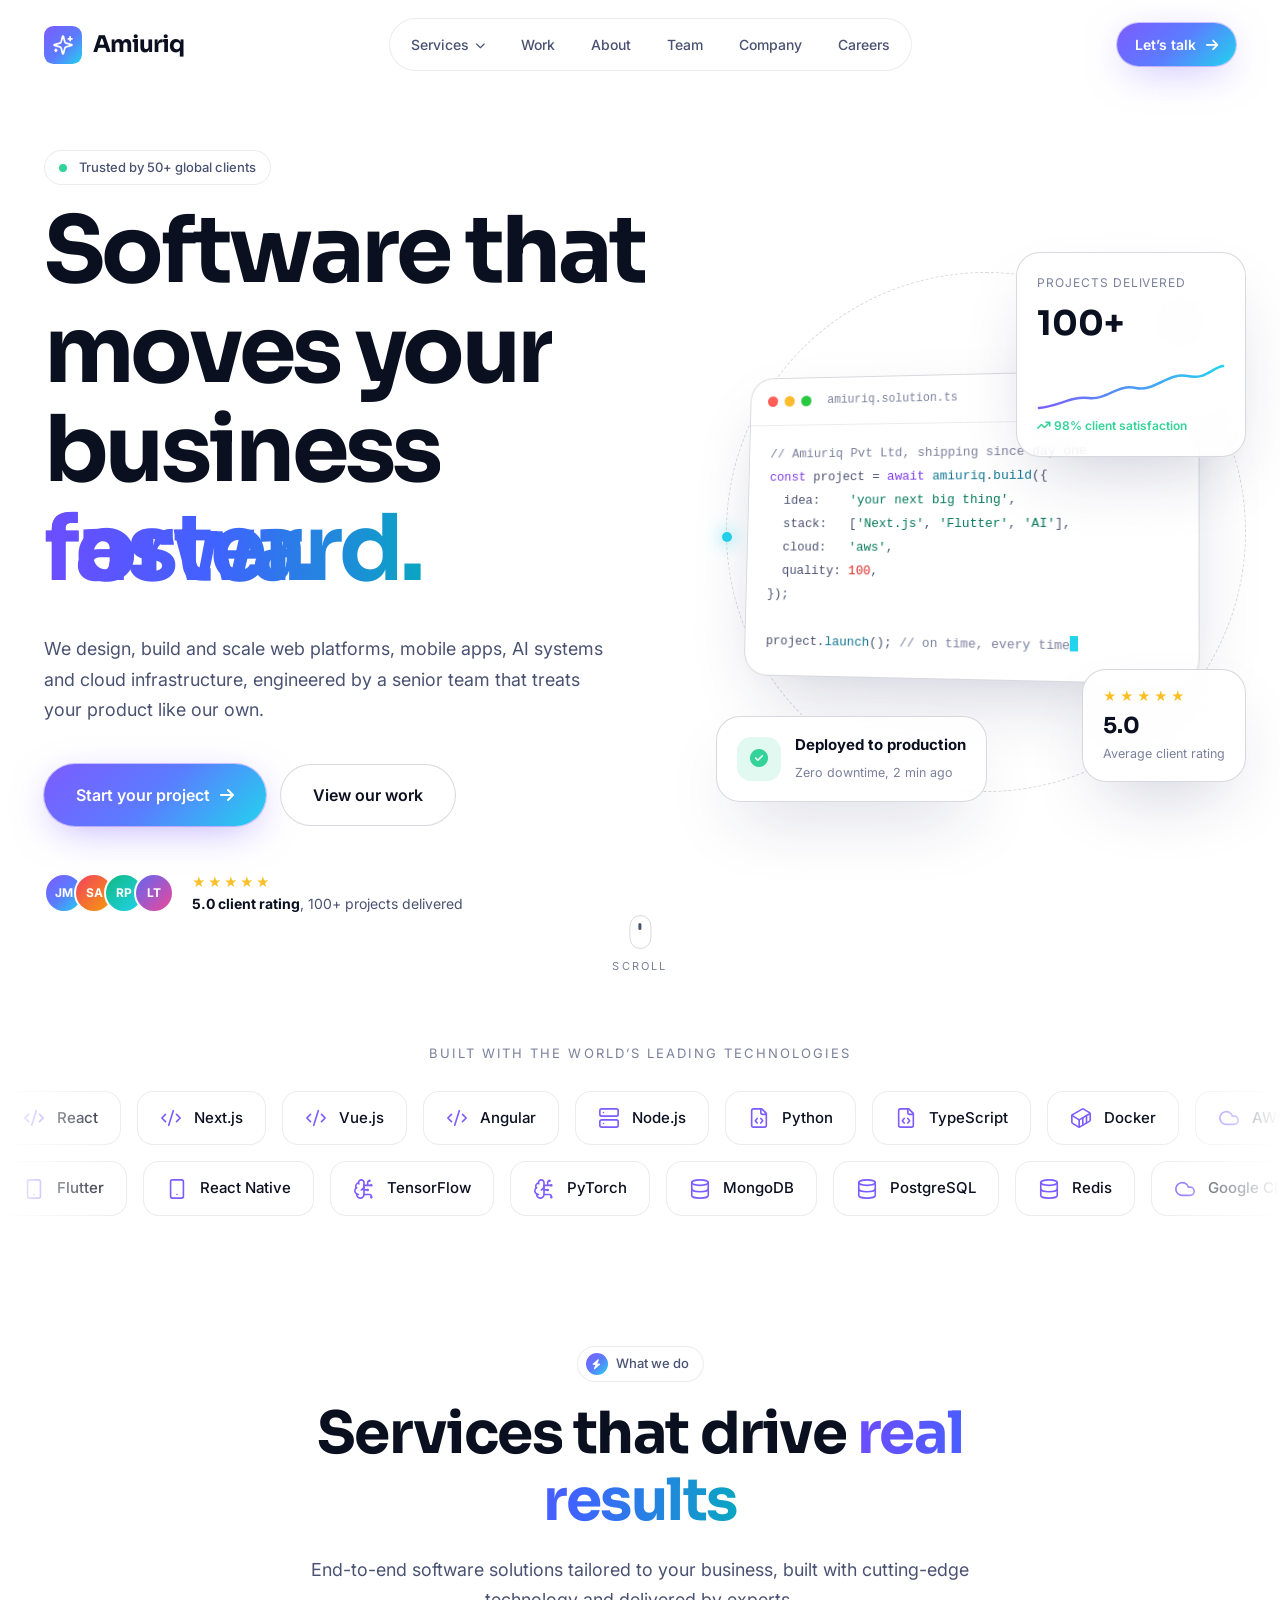
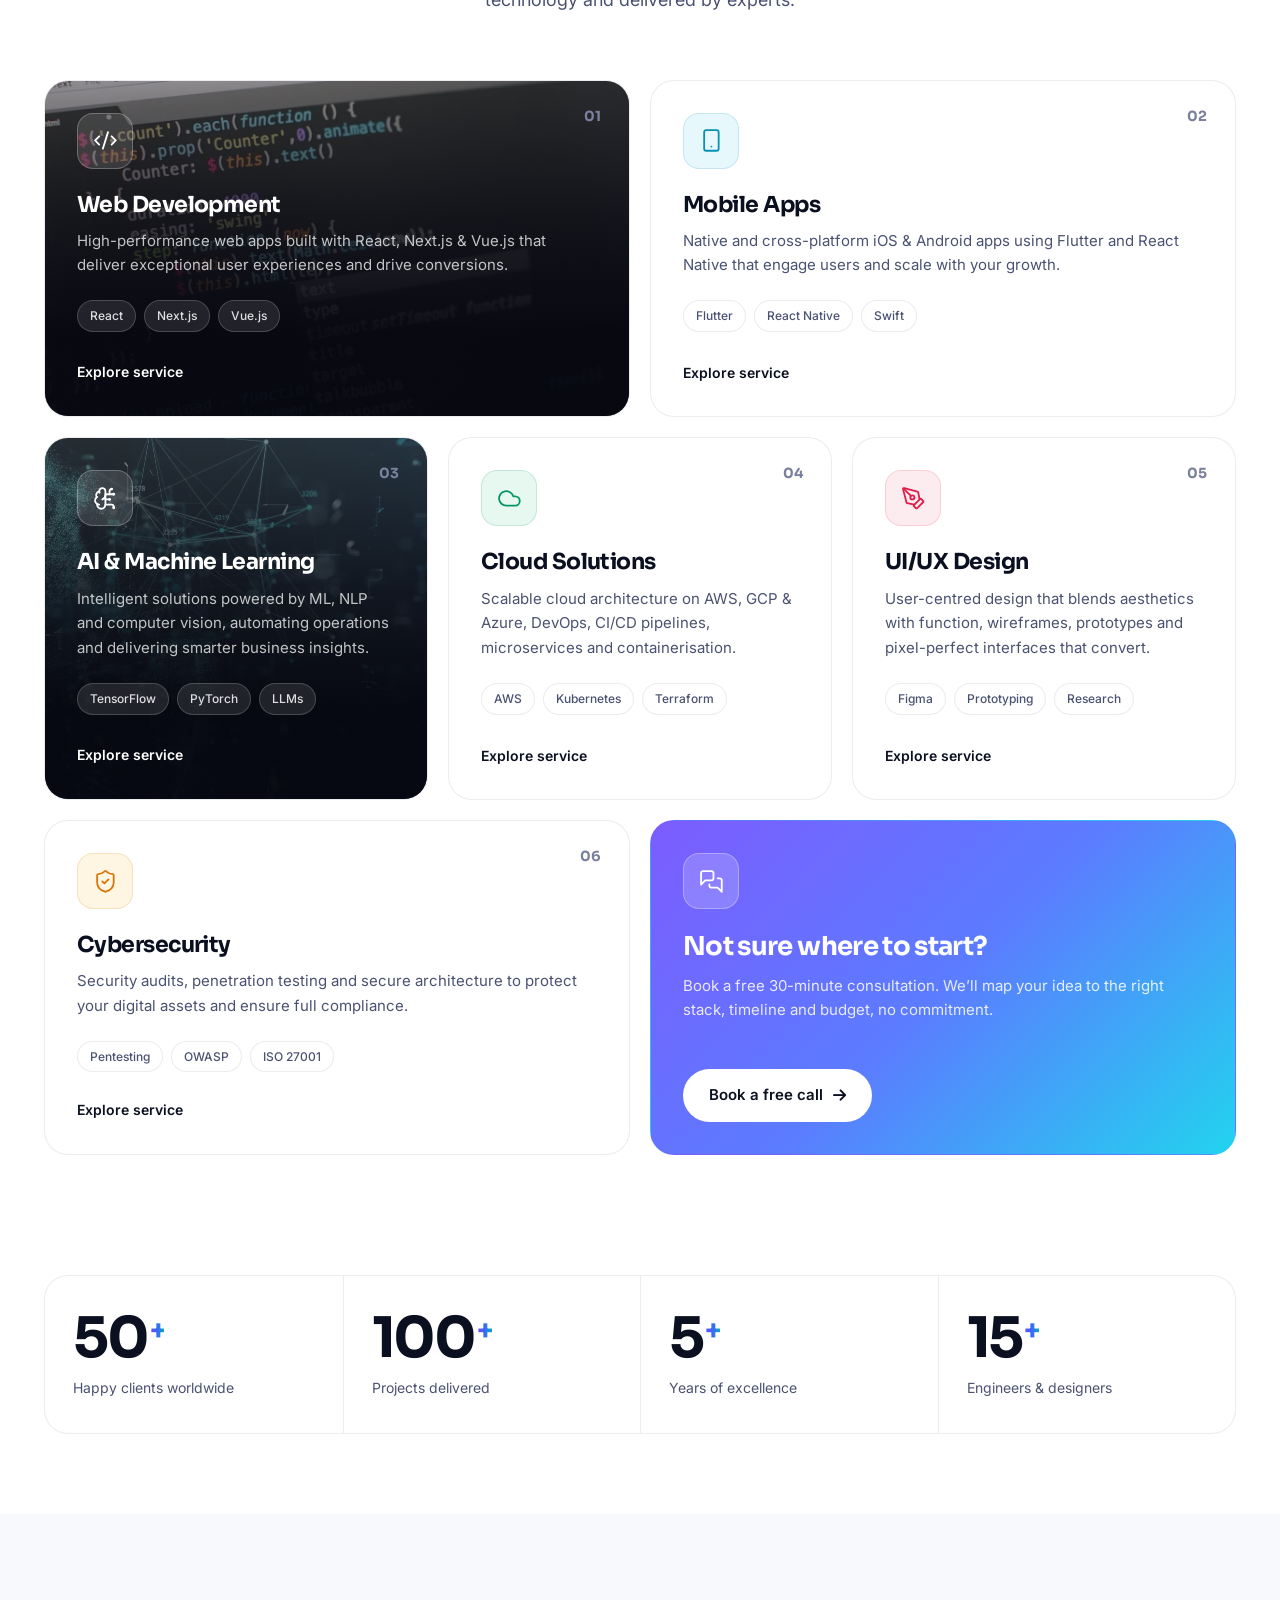
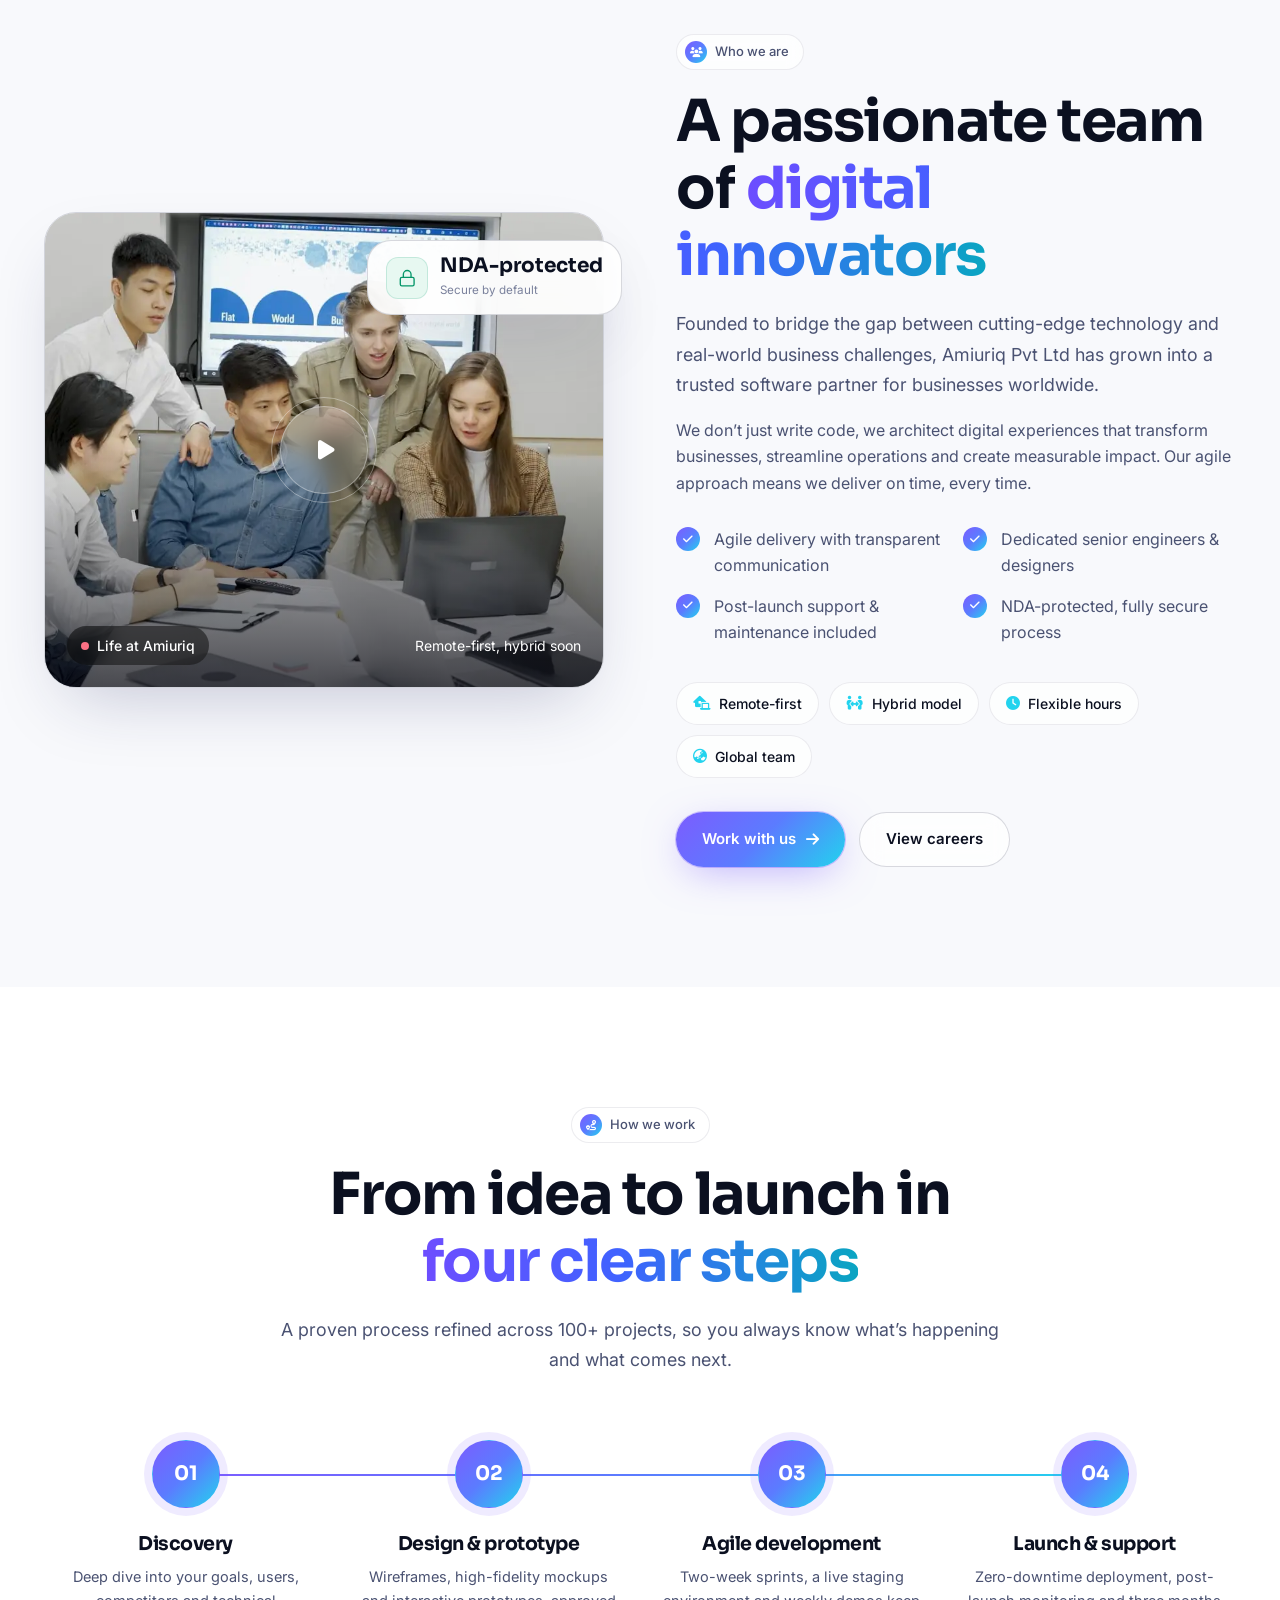
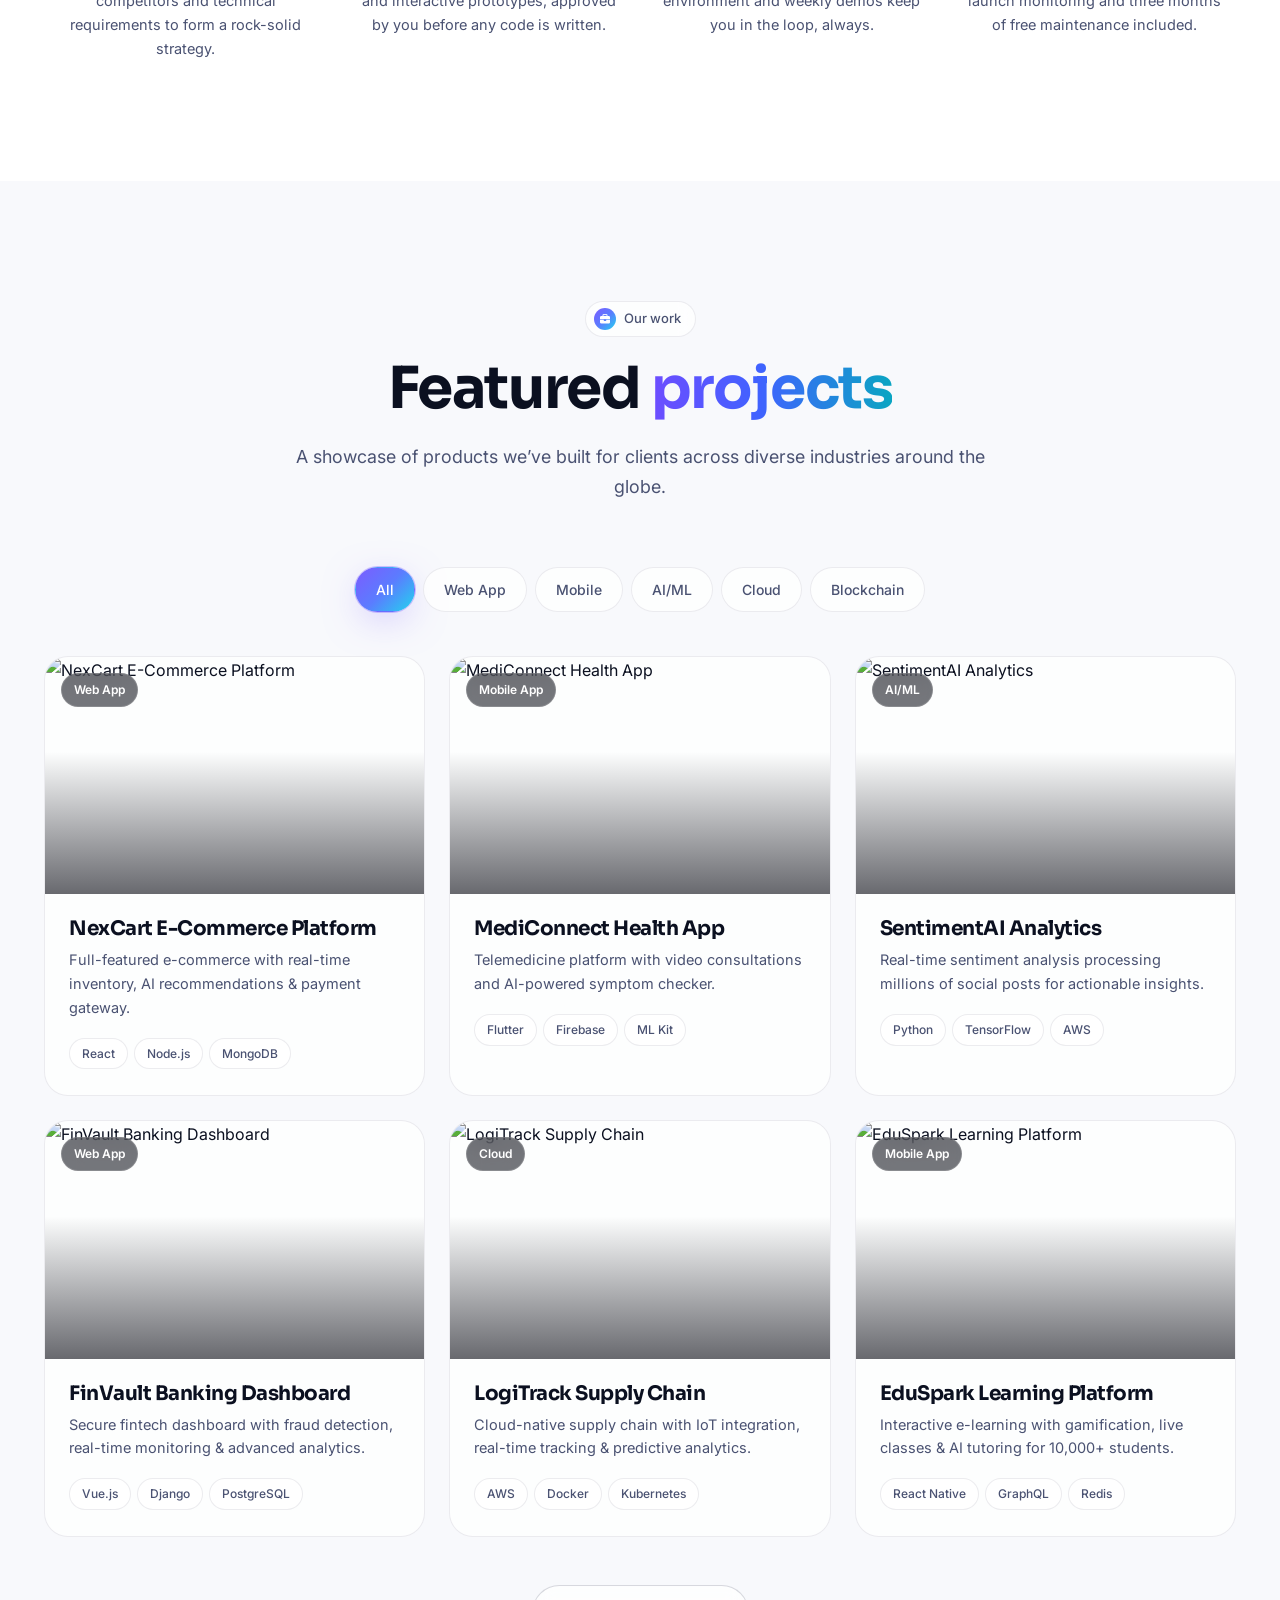
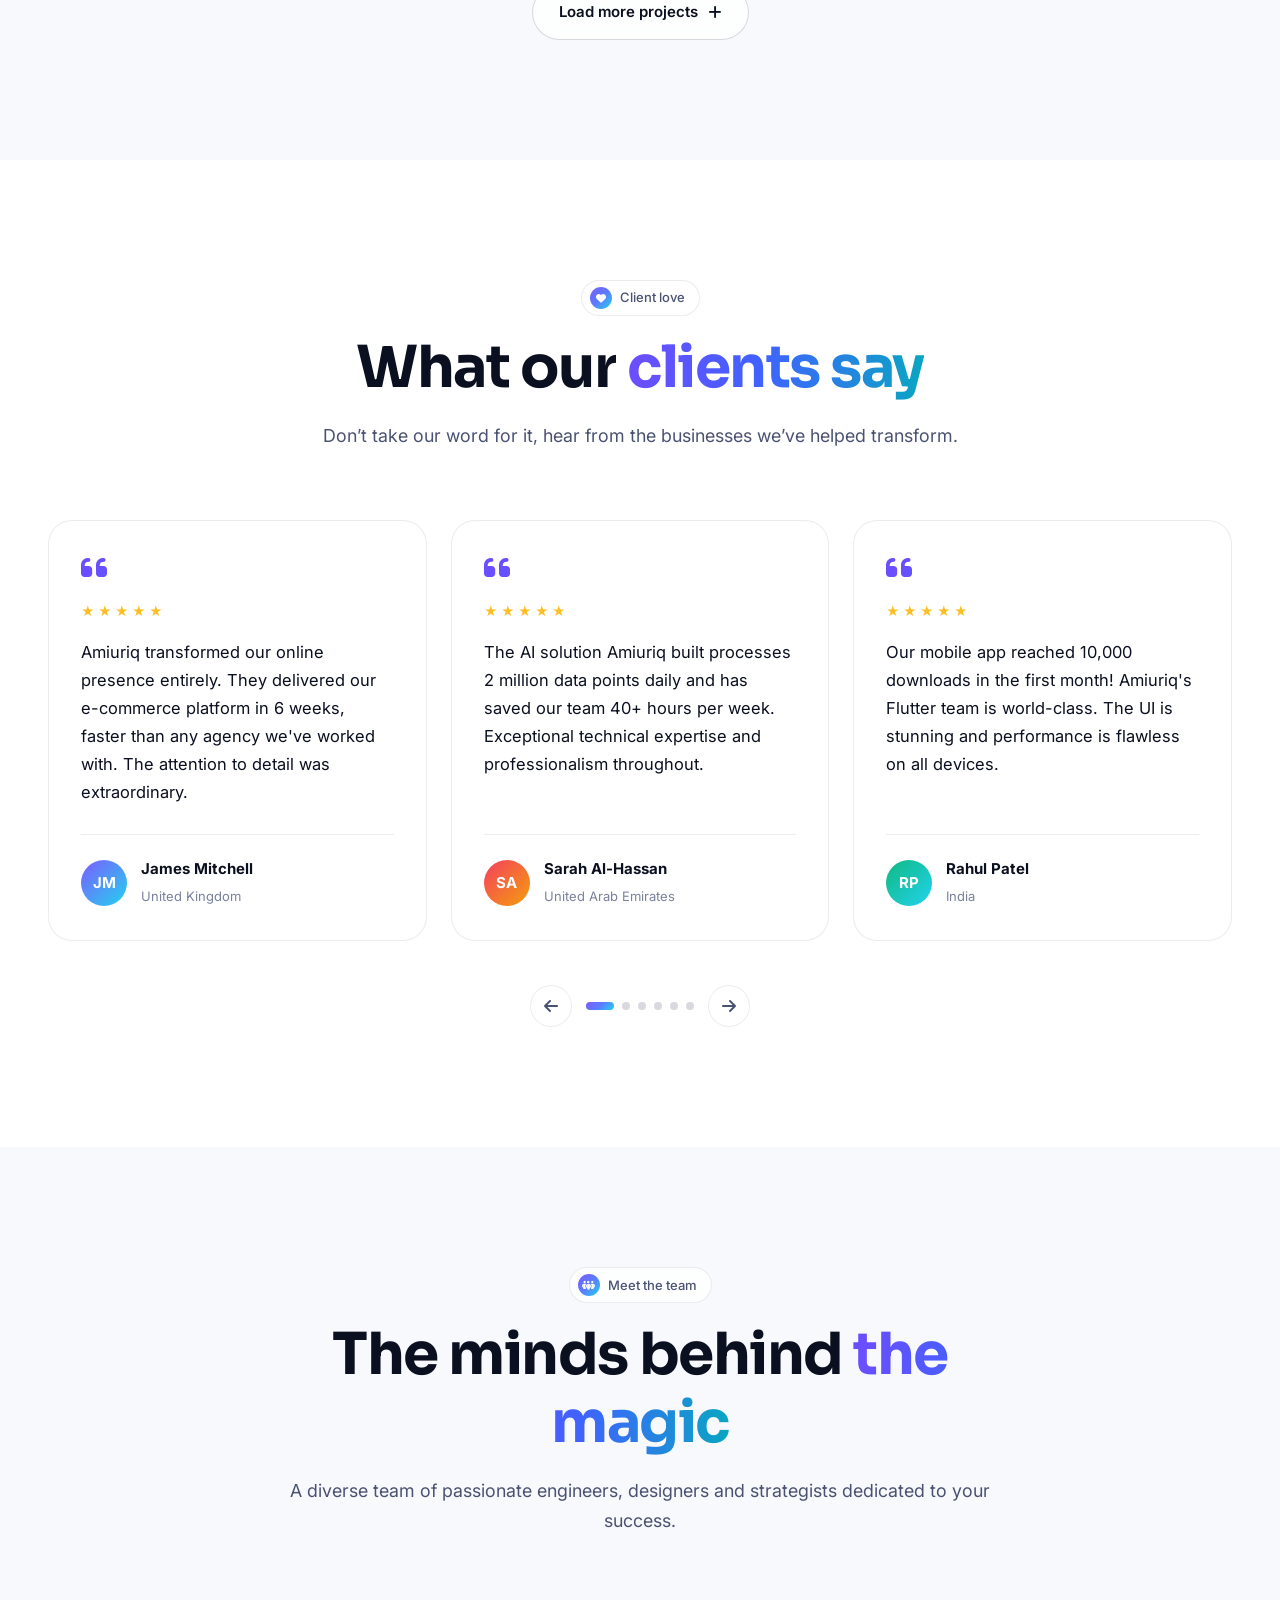
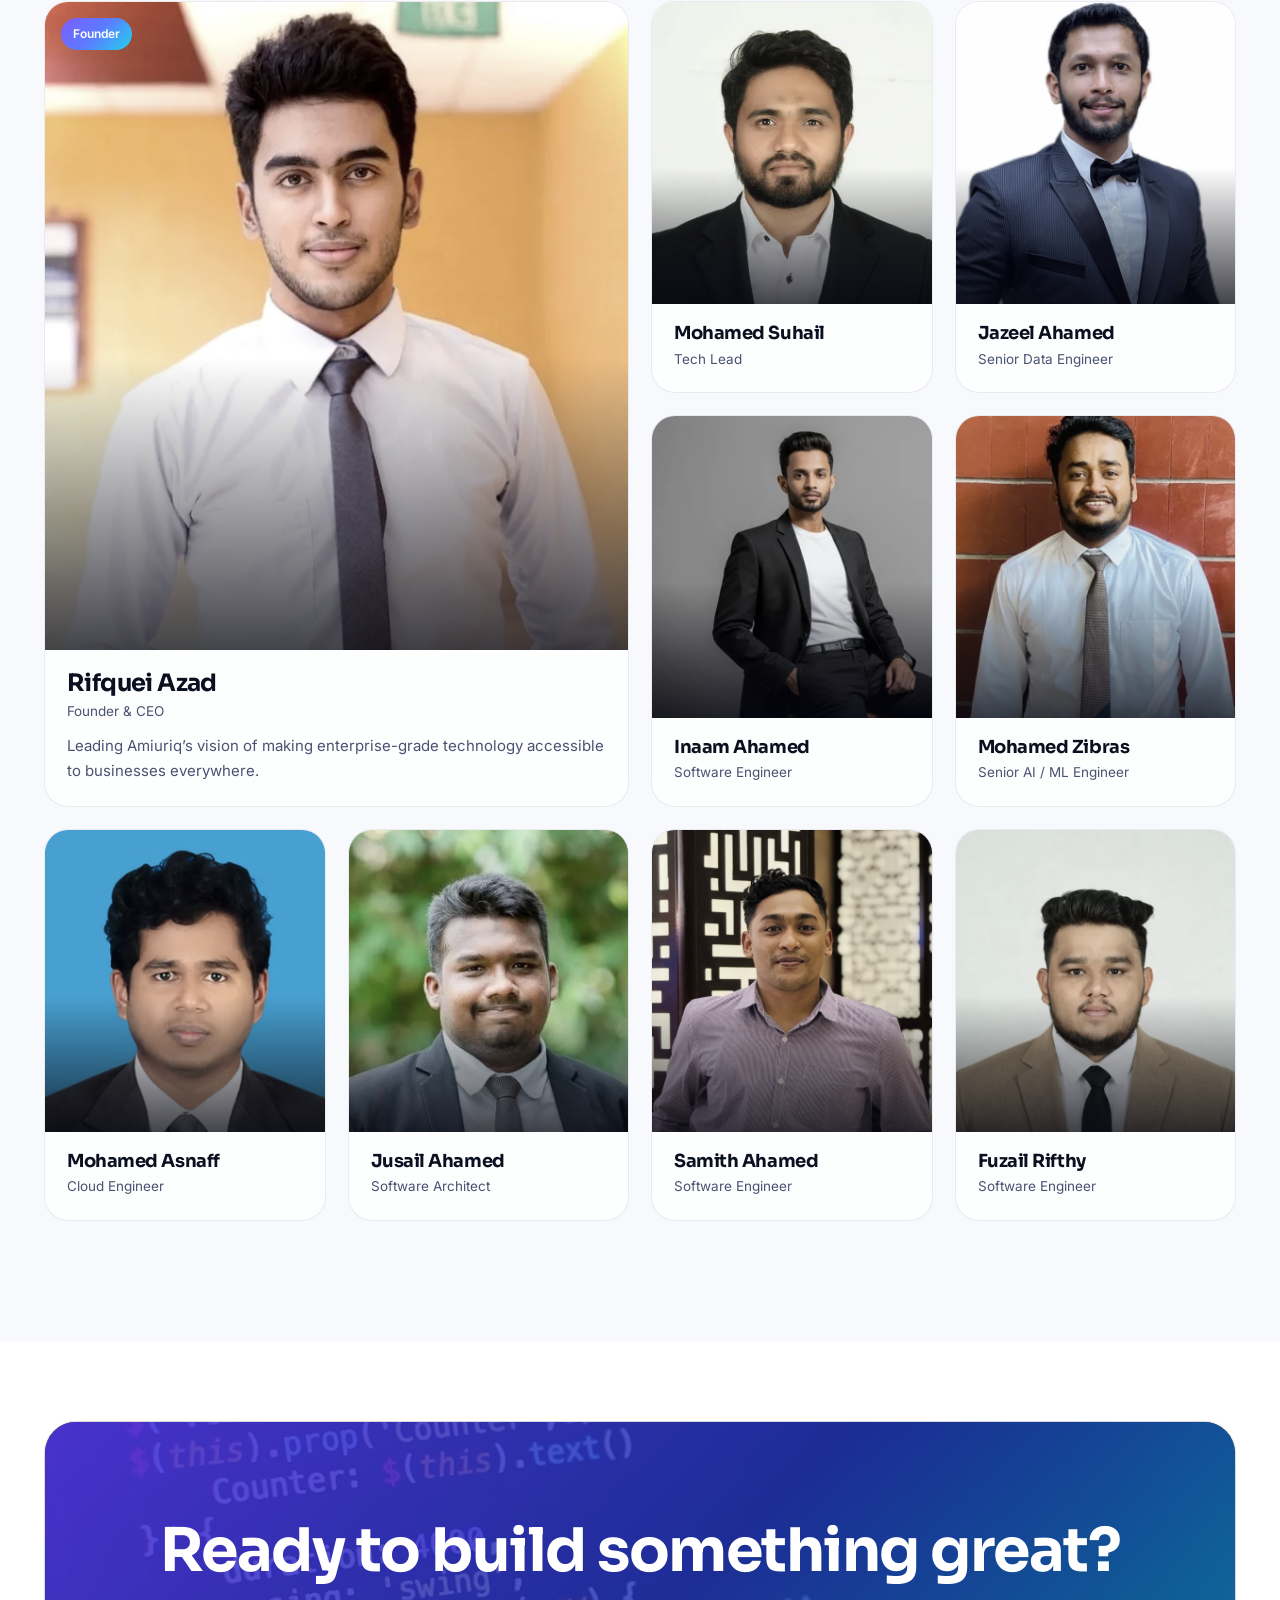
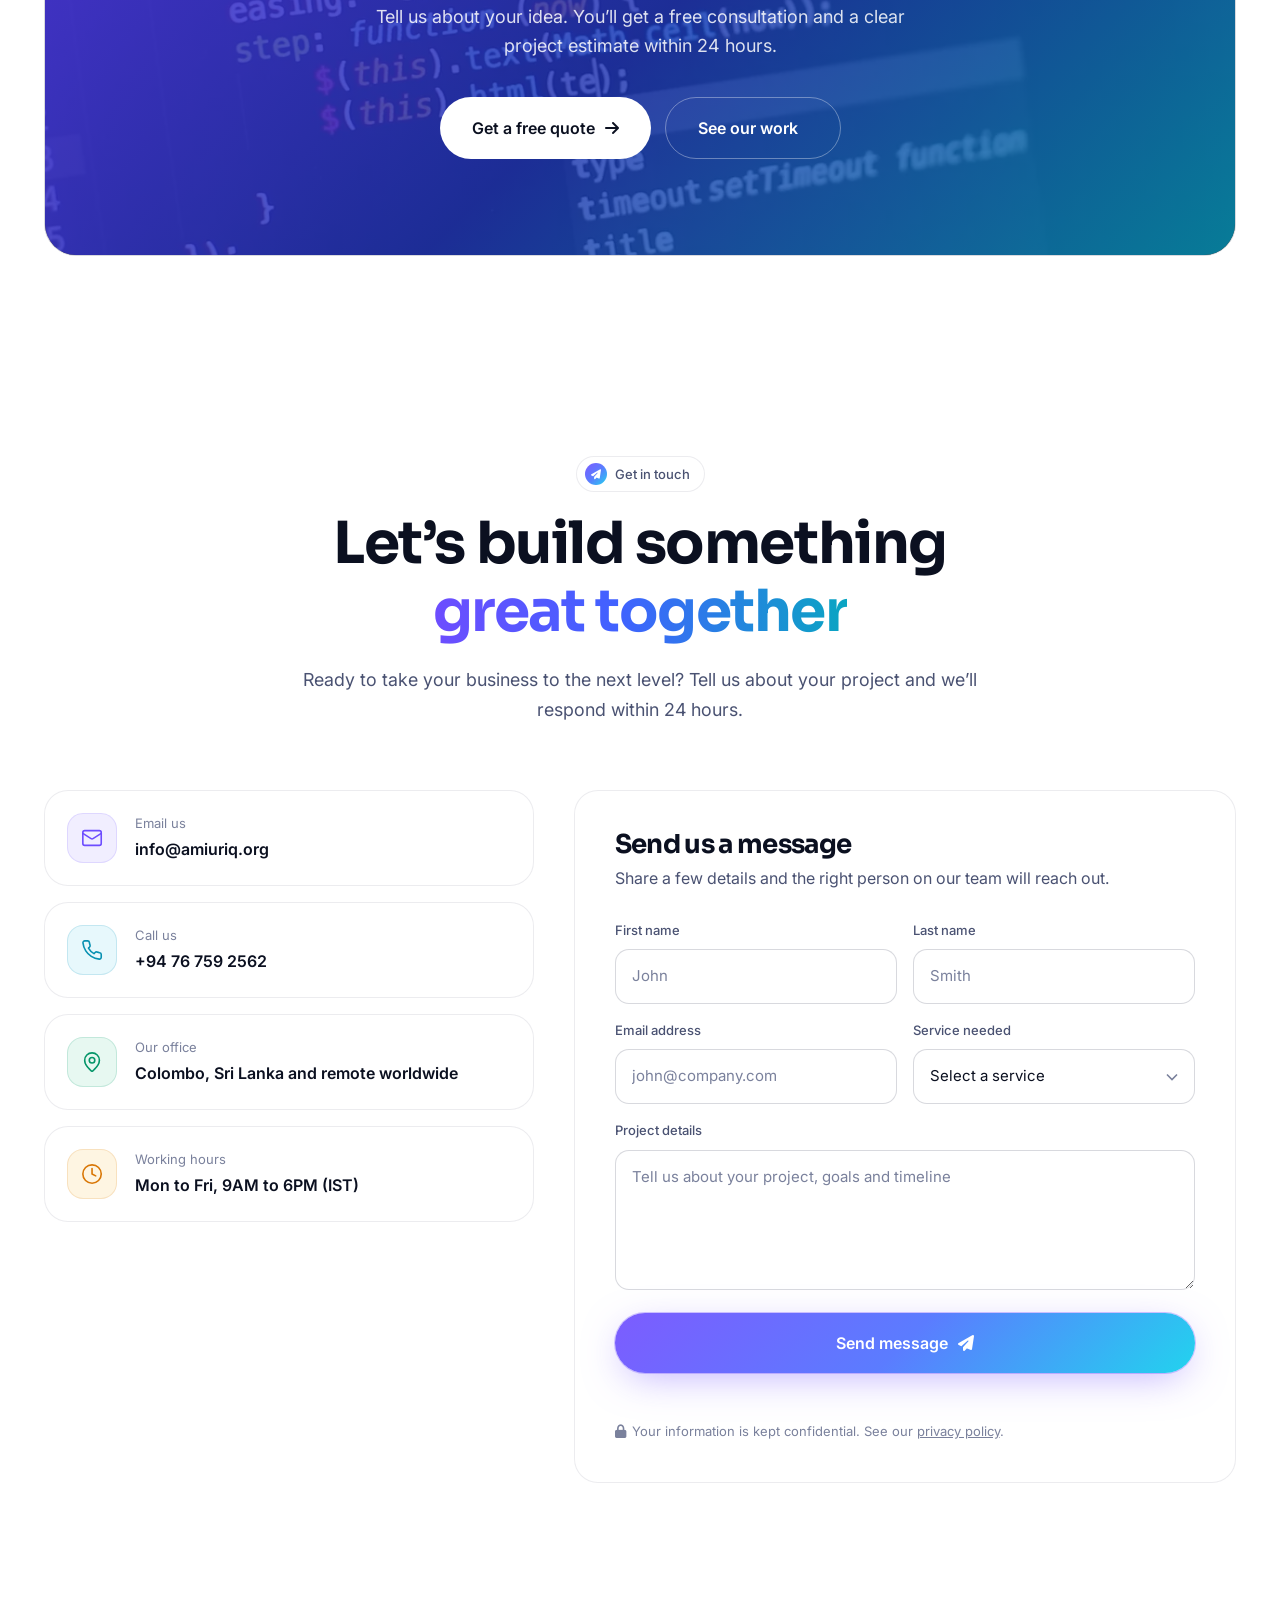
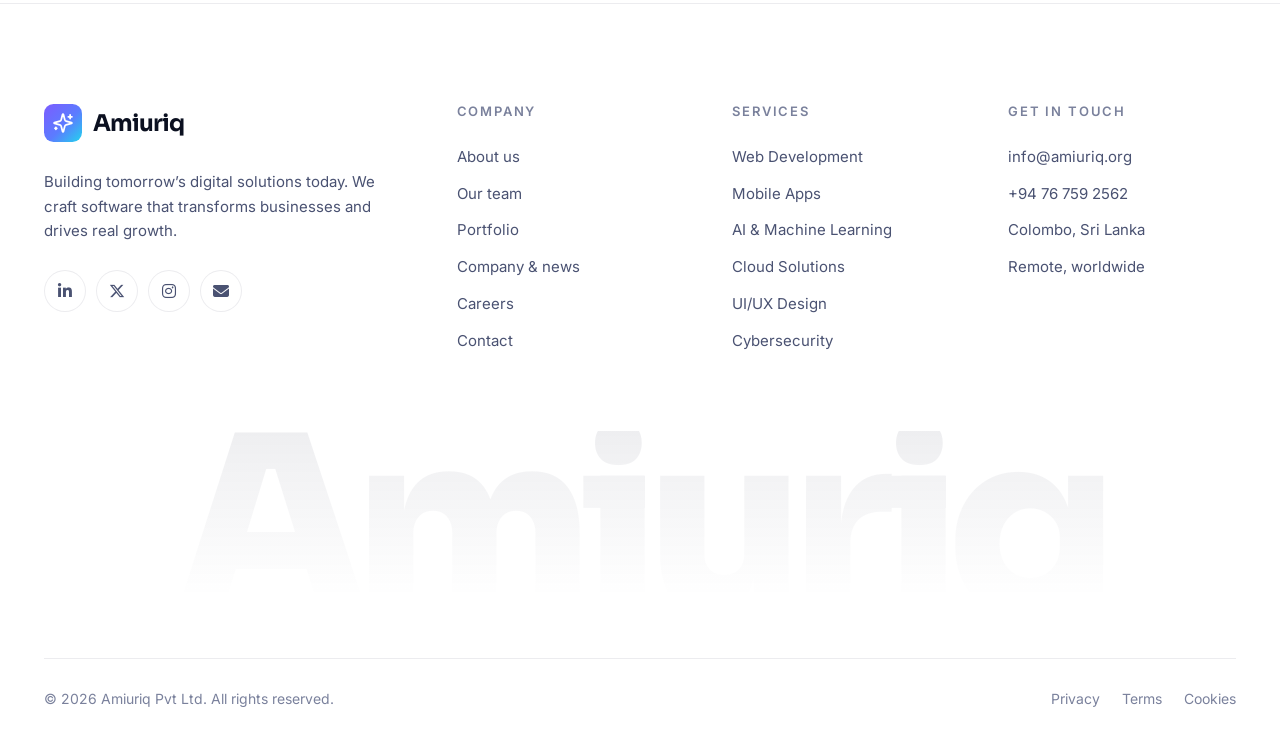
==== commit 276f54da: "Switch to Lucide line icons across the site - Card, feature, contact and careers icons: Lucide line " ====
--- a/index.html
+++ b/index.html
@@ -39,7 +39,7 @@
     <nav aria-label="Primary">
       <ul class="nav-links">
         <li class="has-mega"><button type="button" aria-haspopup="true">Services <i class="fas fa-chevron-down"></i></button>
-          <div class="mega"><a href="web-development.html"><span class="mi icon-tile " style="margin:0;width:40px;height:40px;font-size:15px;border-radius:12px"><img src="assets/img/icons/laptop.webp" alt="" width="64" height="64" loading="lazy" decoding="async"></span><span><strong>Web Development</strong><span>High-performance web apps &amp; platforms</span></span></a><a href="mobile-app-development.html"><span class="mi icon-tile cyan" style="margin:0;width:40px;height:40px;font-size:15px;border-radius:12px"><img src="assets/img/icons/mobile-phone.webp" alt="" width="64" height="64" loading="lazy" decoding="async"></span><span><strong>Mobile Apps</strong><span>Native &amp; cross-platform iOS / Android</span></span></a><a href="ai-machine-learning.html"><span class="mi icon-tile indigo" style="margin:0;width:40px;height:40px;font-size:15px;border-radius:12px"><img src="assets/img/icons/brain.webp" alt="" width="64" height="64" loading="lazy" decoding="async"></span><span><strong>AI &amp; Machine Learning</strong><span>ML, NLP &amp; computer vision that delivers</span></span></a><a href="cloud-solutions.html"><span class="mi icon-tile mint" style="margin:0;width:40px;height:40px;font-size:15px;border-radius:12px"><img src="assets/img/icons/sun-behind-cloud.webp" alt="" width="64" height="64" loading="lazy" decoding="async"></span><span><strong>Cloud Solutions</strong><span>AWS, GCP &amp; Azure, DevOps and CI/CD</span></span></a><a href="ui-ux-design.html"><span class="mi icon-tile rose" style="margin:0;width:40px;height:40px;font-size:15px;border-radius:12px"><img src="assets/img/icons/artist-palette.webp" alt="" width="64" height="64" loading="lazy" decoding="async"></span><span><strong>UI/UX Design</strong><span>Research-led, pixel-perfect interfaces</span></span></a><a href="cybersecurity.html"><span class="mi icon-tile amber" style="margin:0;width:40px;height:40px;font-size:15px;border-radius:12px"><img src="assets/img/icons/shield.webp" alt="" width="64" height="64" loading="lazy" decoding="async"></span><span><strong>Cybersecurity</strong><span>Audits, pentesting &amp; secure architecture</span></span></a></div>
+          <div class="mega"><a href="web-development.html"><span class="mi icon-tile " style="margin:0;width:40px;height:40px;font-size:15px;border-radius:12px"><svg class="lucide" aria-hidden="true" focusable="false" xmlns="http://www.w3.org/2000/svg" viewBox="0 0 24 24" fill="none" stroke="currentColor" stroke-width="2" stroke-linecap="round" stroke-linejoin="round" ><path d="m18 16 4-4-4-4" /><path d="m6 8-4 4 4 4" /><path d="m14.5 4-5 16" /></svg></span><span><strong>Web Development</strong><span>High-performance web apps &amp; platforms</span></span></a><a href="mobile-app-development.html"><span class="mi icon-tile cyan" style="margin:0;width:40px;height:40px;font-size:15px;border-radius:12px"><svg class="lucide" aria-hidden="true" focusable="false" xmlns="http://www.w3.org/2000/svg" viewBox="0 0 24 24" fill="none" stroke="currentColor" stroke-width="2" stroke-linecap="round" stroke-linejoin="round" ><rect width="14" height="20" x="5" y="2" rx="2" ry="2" /><path d="M12 18h.01" /></svg></span><span><strong>Mobile Apps</strong><span>Native &amp; cross-platform iOS / Android</span></span></a><a href="ai-machine-learning.html"><span class="mi icon-tile indigo" style="margin:0;width:40px;height:40px;font-size:15px;border-radius:12px"><svg class="lucide" aria-hidden="true" focusable="false" xmlns="http://www.w3.org/2000/svg" viewBox="0 0 24 24" fill="none" stroke="currentColor" stroke-width="2" stroke-linecap="round" stroke-linejoin="round" ><path d="M12 5a3 3 0 1 0-5.997.125 4 4 0 0 0-2.526 5.77 4 4 0 0 0 .556 6.588A4 4 0 1 0 12 18Z" /><path d="M9 13a4.5 4.5 0 0 0 3-4" /><path d="M6.003 5.125A3 3 0 0 0 6.401 6.5" /><path d="M3.477 10.896a4 4 0 0 1 .585-.396" /><path d="M6 18a4 4 0 0 1-1.967-.516" /><path d="M12 13h4" /><path d="M12 18h6a2 2 0 0 1 2 2v1" /><path d="M12 8h8" /><path d="M16 8V5a2 2 0 0 1 2-2" /><circle cx="16" cy="13" r=".5" /><circle cx="18" cy="3" r=".5" /><circle cx="20" cy="21" r=".5" /><circle cx="20" cy="8" r=".5" /></svg></span><span><strong>AI &amp; Machine Learning</strong><span>ML, NLP &amp; computer vision that delivers</span></span></a><a href="cloud-solutions.html"><span class="mi icon-tile mint" style="margin:0;width:40px;height:40px;font-size:15px;border-radius:12px"><svg class="lucide" aria-hidden="true" focusable="false" xmlns="http://www.w3.org/2000/svg" viewBox="0 0 24 24" fill="none" stroke="currentColor" stroke-width="2" stroke-linecap="round" stroke-linejoin="round" ><path d="M17.5 19H9a7 7 0 1 1 6.71-9h1.79a4.5 4.5 0 1 1 0 9Z" /></svg></span><span><strong>Cloud Solutions</strong><span>AWS, GCP &amp; Azure, DevOps and CI/CD</span></span></a><a href="ui-ux-design.html"><span class="mi icon-tile rose" style="margin:0;width:40px;height:40px;font-size:15px;border-radius:12px"><svg class="lucide" aria-hidden="true" focusable="false" xmlns="http://www.w3.org/2000/svg" viewBox="0 0 24 24" fill="none" stroke="currentColor" stroke-width="2" stroke-linecap="round" stroke-linejoin="round" ><path d="M15.707 21.293a1 1 0 0 1-1.414 0l-1.586-1.586a1 1 0 0 1 0-1.414l5.586-5.586a1 1 0 0 1 1.414 0l1.586 1.586a1 1 0 0 1 0 1.414z" /><path d="m18 13-1.375-6.874a1 1 0 0 0-.746-.776L3.235 2.028a1 1 0 0 0-1.207 1.207L5.35 15.879a1 1 0 0 0 .776.746L13 18" /><path d="m2.3 2.3 7.286 7.286" /><circle cx="11" cy="11" r="2" /></svg></span><span><strong>UI/UX Design</strong><span>Research-led, pixel-perfect interfaces</span></span></a><a href="cybersecurity.html"><span class="mi icon-tile amber" style="margin:0;width:40px;height:40px;font-size:15px;border-radius:12px"><svg class="lucide" aria-hidden="true" focusable="false" xmlns="http://www.w3.org/2000/svg" viewBox="0 0 24 24" fill="none" stroke="currentColor" stroke-width="2" stroke-linecap="round" stroke-linejoin="round" ><path d="M20 13c0 5-3.5 7.5-7.66 8.95a1 1 0 0 1-.67-.01C7.5 20.5 4 18 4 13V6a1 1 0 0 1 1-1c2 0 4.5-1.2 6.24-2.72a1.17 1.17 0 0 1 1.52 0C14.51 3.81 17 5 19 5a1 1 0 0 1 1 1z" /><path d="m9 12 2 2 4-4" /></svg></span><span><strong>Cybersecurity</strong><span>Audits, pentesting &amp; secure architecture</span></span></a></div>
         </li>
         <li><a href="#work">Work</a></li>
         <li><a href="#about">About</a></li>
@@ -117,8 +117,8 @@
 <!-- TECH MARQUEE -->
 <section class="trusted" id="stack">
   <p>Built with the world&rsquo;s leading technologies</p>
-  <div class="marquee"><div class="marquee-track"><span class="tech-pill"><img src="assets/img/tech/dev-react-original.svg" alt="" width="28" height="28" loading="lazy">React</span><span class="tech-pill"><img src="assets/img/tech/dev-nextjs-original.svg" alt="" width="28" height="28" loading="lazy">Next.js</span><span class="tech-pill"><img src="assets/img/tech/dev-vuejs-original.svg" alt="" width="28" height="28" loading="lazy">Vue.js</span><span class="tech-pill"><img src="assets/img/tech/dev-angularjs-original.svg" alt="" width="28" height="28" loading="lazy">Angular</span><span class="tech-pill"><img src="assets/img/tech/dev-nodejs-original.svg" alt="" width="28" height="28" loading="lazy">Node.js</span><span class="tech-pill"><img src="assets/img/tech/dev-python-original.svg" alt="" width="28" height="28" loading="lazy">Python</span><span class="tech-pill"><img src="assets/img/tech/dev-typescript-original.svg" alt="" width="28" height="28" loading="lazy">TypeScript</span><span class="tech-pill"><img src="assets/img/tech/dev-docker-original.svg" alt="" width="28" height="28" loading="lazy">Docker</span><span class="tech-pill"><img src="assets/img/tech/dev-amazonwebservices-original-wordmark.svg" alt="" width="28" height="28" loading="lazy">AWS</span><span class="tech-pill"><img src="assets/img/tech/dev-kubernetes-original.svg" alt="" width="28" height="28" loading="lazy">Kubernetes</span><span class="tech-pill" aria-hidden="true"><img src="assets/img/tech/dev-react-original.svg" alt="" width="28" height="28" loading="lazy">React</span><span class="tech-pill" aria-hidden="true"><img src="assets/img/tech/dev-nextjs-original.svg" alt="" width="28" height="28" loading="lazy">Next.js</span><span class="tech-pill" aria-hidden="true"><img src="assets/img/tech/dev-vuejs-original.svg" alt="" width="28" height="28" loading="lazy">Vue.js</span><span class="tech-pill" aria-hidden="true"><img src="assets/img/tech/dev-angularjs-original.svg" alt="" width="28" height="28" loading="lazy">Angular</span><span class="tech-pill" aria-hidden="true"><img src="assets/img/tech/dev-nodejs-original.svg" alt="" width="28" height="28" loading="lazy">Node.js</span><span class="tech-pill" aria-hidden="true"><img src="assets/img/tech/dev-python-original.svg" alt="" width="28" height="28" loading="lazy">Python</span><span class="tech-pill" aria-hidden="true"><img src="assets/img/tech/dev-typescript-original.svg" alt="" width="28" height="28" loading="lazy">TypeScript</span><span class="tech-pill" aria-hidden="true"><img src="assets/img/tech/dev-docker-original.svg" alt="" width="28" height="28" loading="lazy">Docker</span><span class="tech-pill" aria-hidden="true"><img src="assets/img/tech/dev-amazonwebservices-original-wordmark.svg" alt="" width="28" height="28" loading="lazy">AWS</span><span class="tech-pill" aria-hidden="true"><img src="assets/img/tech/dev-kubernetes-original.svg" alt="" width="28" height="28" loading="lazy">Kubernetes</span><span class="tech-pill" aria-hidden="true"><img src="assets/img/tech/dev-react-original.svg" alt="" width="28" height="28" loading="lazy">React</span><span class="tech-pill" aria-hidden="true"><img src="assets/img/tech/dev-nextjs-original.svg" alt="" width="28" height="28" loading="lazy">Next.js</span><span class="tech-pill" aria-hidden="true"><img src="assets/img/tech/dev-vuejs-original.svg" alt="" width="28" height="28" loading="lazy">Vue.js</span><span class="tech-pill" aria-hidden="true"><img src="assets/img/tech/dev-angularjs-original.svg" alt="" width="28" height="28" loading="lazy">Angular</span><span class="tech-pill" aria-hidden="true"><img src="assets/img/tech/dev-nodejs-original.svg" alt="" width="28" height="28" loading="lazy">Node.js</span><span class="tech-pill" aria-hidden="true"><img src="assets/img/tech/dev-python-original.svg" alt="" width="28" height="28" loading="lazy">Python</span><span class="tech-pill" aria-hidden="true"><img src="assets/img/tech/dev-typescript-original.svg" alt="" width="28" height="28" loading="lazy">TypeScript</span><span class="tech-pill" aria-hidden="true"><img src="assets/img/tech/dev-docker-original.svg" alt="" width="28" height="28" loading="lazy">Docker</span><span class="tech-pill" aria-hidden="true"><img src="assets/img/tech/dev-amazonwebservices-original-wordmark.svg" alt="" width="28" height="28" loading="lazy">AWS</span><span class="tech-pill" aria-hidden="true"><img src="assets/img/tech/dev-kubernetes-original.svg" alt="" width="28" height="28" loading="lazy">Kubernetes</span><span class="tech-pill" aria-hidden="true"><img src="assets/img/tech/dev-react-original.svg" alt="" width="28" height="28" loading="lazy">React</span><span class="tech-pill" aria-hidden="true"><img src="assets/img/tech/dev-nextjs-original.svg" alt="" width="28" height="28" loading="lazy">Next.js</span><span class="tech-pill" aria-hidden="true"><img src="assets/img/tech/dev-vuejs-original.svg" alt="" width="28" height="28" loading="lazy">Vue.js</span><span class="tech-pill" aria-hidden="true"><img src="assets/img/tech/dev-angularjs-original.svg" alt="" width="28" height="28" loading="lazy">Angular</span><span class="tech-pill" aria-hidden="true"><img src="assets/img/tech/dev-nodejs-original.svg" alt="" width="28" height="28" loading="lazy">Node.js</span><span class="tech-pill" aria-hidden="true"><img src="assets/img/tech/dev-python-original.svg" alt="" width="28" height="28" loading="lazy">Python</span><span class="tech-pill" aria-hidden="true"><img src="assets/img/tech/dev-typescript-original.svg" alt="" width="28" height="28" loading="lazy">TypeScript</span><span class="tech-pill" aria-hidden="true"><img src="assets/img/tech/dev-docker-original.svg" alt="" width="28" height="28" loading="lazy">Docker</span><span class="tech-pill" aria-hidden="true"><img src="assets/img/tech/dev-amazonwebservices-original-wordmark.svg" alt="" width="28" height="28" loading="lazy">AWS</span><span class="tech-pill" aria-hidden="true"><img src="assets/img/tech/dev-kubernetes-original.svg" alt="" width="28" height="28" loading="lazy">Kubernetes</span></div></div>
-  <div class="marquee reverse"><div class="marquee-track"><span class="tech-pill"><img src="assets/img/tech/dev-flutter-original.svg" alt="" width="28" height="28" loading="lazy">Flutter</span><span class="tech-pill"><img src="assets/img/tech/dev-react-original.svg" alt="" width="28" height="28" loading="lazy">React Native</span><span class="tech-pill"><img src="assets/img/tech/dev-tensorflow-original.svg" alt="" width="28" height="28" loading="lazy">TensorFlow</span><span class="tech-pill"><img src="assets/img/tech/dev-pytorch-original.svg" alt="" width="28" height="28" loading="lazy">PyTorch</span><span class="tech-pill"><img src="assets/img/tech/dev-mongodb-original.svg" alt="" width="28" height="28" loading="lazy">MongoDB</span><span class="tech-pill"><img src="assets/img/tech/dev-postgresql-original.svg" alt="" width="28" height="28" loading="lazy">PostgreSQL</span><span class="tech-pill"><img src="assets/img/tech/dev-redis-original.svg" alt="" width="28" height="28" loading="lazy">Redis</span><span class="tech-pill"><img src="assets/img/tech/dev-googlecloud-original.svg" alt="" width="28" height="28" loading="lazy">Google Cloud</span><span class="tech-pill"><img src="assets/img/tech/dev-java-original.svg" alt="" width="28" height="28" loading="lazy">Java</span><span class="tech-pill"><img src="assets/img/tech/dev-graphql-plain.svg" alt="" width="28" height="28" loading="lazy">GraphQL</span><span class="tech-pill"><img src="assets/img/tech/dev-figma-original.svg" alt="" width="28" height="28" loading="lazy">Figma</span><span class="tech-pill"><img src="assets/img/tech/dev-azure-original.svg" alt="" width="28" height="28" loading="lazy">Azure</span><span class="tech-pill" aria-hidden="true"><img src="assets/img/tech/dev-flutter-original.svg" alt="" width="28" height="28" loading="lazy">Flutter</span><span class="tech-pill" aria-hidden="true"><img src="assets/img/tech/dev-react-original.svg" alt="" width="28" height="28" loading="lazy">React Native</span><span class="tech-pill" aria-hidden="true"><img src="assets/img/tech/dev-tensorflow-original.svg" alt="" width="28" height="28" loading="lazy">TensorFlow</span><span class="tech-pill" aria-hidden="true"><img src="assets/img/tech/dev-pytorch-original.svg" alt="" width="28" height="28" loading="lazy">PyTorch</span><span class="tech-pill" aria-hidden="true"><img src="assets/img/tech/dev-mongodb-original.svg" alt="" width="28" height="28" loading="lazy">MongoDB</span><span class="tech-pill" aria-hidden="true"><img src="assets/img/tech/dev-postgresql-original.svg" alt="" width="28" height="28" loading="lazy">PostgreSQL</span><span class="tech-pill" aria-hidden="true"><img src="assets/img/tech/dev-redis-original.svg" alt="" width="28" height="28" loading="lazy">Redis</span><span class="tech-pill" aria-hidden="true"><img src="assets/img/tech/dev-googlecloud-original.svg" alt="" width="28" height="28" loading="lazy">Google Cloud</span><span class="tech-pill" aria-hidden="true"><img src="assets/img/tech/dev-java-original.svg" alt="" width="28" height="28" loading="lazy">Java</span><span class="tech-pill" aria-hidden="true"><img src="assets/img/tech/dev-graphql-plain.svg" alt="" width="28" height="28" loading="lazy">GraphQL</span><span class="tech-pill" aria-hidden="true"><img src="assets/img/tech/dev-figma-original.svg" alt="" width="28" height="28" loading="lazy">Figma</span><span class="tech-pill" aria-hidden="true"><img src="assets/img/tech/dev-azure-original.svg" alt="" width="28" height="28" loading="lazy">Azure</span><span class="tech-pill" aria-hidden="true"><img src="assets/img/tech/dev-flutter-original.svg" alt="" width="28" height="28" loading="lazy">Flutter</span><span class="tech-pill" aria-hidden="true"><img src="assets/img/tech/dev-react-original.svg" alt="" width="28" height="28" loading="lazy">React Native</span><span class="tech-pill" aria-hidden="true"><img src="assets/img/tech/dev-tensorflow-original.svg" alt="" width="28" height="28" loading="lazy">TensorFlow</span><span class="tech-pill" aria-hidden="true"><img src="assets/img/tech/dev-pytorch-original.svg" alt="" width="28" height="28" loading="lazy">PyTorch</span><span class="tech-pill" aria-hidden="true"><img src="assets/img/tech/dev-mongodb-original.svg" alt="" width="28" height="28" loading="lazy">MongoDB</span><span class="tech-pill" aria-hidden="true"><img src="assets/img/tech/dev-postgresql-original.svg" alt="" width="28" height="28" loading="lazy">PostgreSQL</span><span class="tech-pill" aria-hidden="true"><img src="assets/img/tech/dev-redis-original.svg" alt="" width="28" height="28" loading="lazy">Redis</span><span class="tech-pill" aria-hidden="true"><img src="assets/img/tech/dev-googlecloud-original.svg" alt="" width="28" height="28" loading="lazy">Google Cloud</span><span class="tech-pill" aria-hidden="true"><img src="assets/img/tech/dev-java-original.svg" alt="" width="28" height="28" loading="lazy">Java</span><span class="tech-pill" aria-hidden="true"><img src="assets/img/tech/dev-graphql-plain.svg" alt="" width="28" height="28" loading="lazy">GraphQL</span><span class="tech-pill" aria-hidden="true"><img src="assets/img/tech/dev-figma-original.svg" alt="" width="28" height="28" loading="lazy">Figma</span><span class="tech-pill" aria-hidden="true"><img src="assets/img/tech/dev-azure-original.svg" alt="" width="28" height="28" loading="lazy">Azure</span><span class="tech-pill" aria-hidden="true"><img src="assets/img/tech/dev-flutter-original.svg" alt="" width="28" height="28" loading="lazy">Flutter</span><span class="tech-pill" aria-hidden="true"><img src="assets/img/tech/dev-react-original.svg" alt="" width="28" height="28" loading="lazy">React Native</span><span class="tech-pill" aria-hidden="true"><img src="assets/img/tech/dev-tensorflow-original.svg" alt="" width="28" height="28" loading="lazy">TensorFlow</span><span class="tech-pill" aria-hidden="true"><img src="assets/img/tech/dev-pytorch-original.svg" alt="" width="28" height="28" loading="lazy">PyTorch</span><span class="tech-pill" aria-hidden="true"><img src="assets/img/tech/dev-mongodb-original.svg" alt="" width="28" height="28" loading="lazy">MongoDB</span><span class="tech-pill" aria-hidden="true"><img src="assets/img/tech/dev-postgresql-original.svg" alt="" width="28" height="28" loading="lazy">PostgreSQL</span><span class="tech-pill" aria-hidden="true"><img src="assets/img/tech/dev-redis-original.svg" alt="" width="28" height="28" loading="lazy">Redis</span><span class="tech-pill" aria-hidden="true"><img src="assets/img/tech/dev-googlecloud-original.svg" alt="" width="28" height="28" loading="lazy">Google Cloud</span><span class="tech-pill" aria-hidden="true"><img src="assets/img/tech/dev-java-original.svg" alt="" width="28" height="28" loading="lazy">Java</span><span class="tech-pill" aria-hidden="true"><img src="assets/img/tech/dev-graphql-plain.svg" alt="" width="28" height="28" loading="lazy">GraphQL</span><span class="tech-pill" aria-hidden="true"><img src="assets/img/tech/dev-figma-original.svg" alt="" width="28" height="28" loading="lazy">Figma</span><span class="tech-pill" aria-hidden="true"><img src="assets/img/tech/dev-azure-original.svg" alt="" width="28" height="28" loading="lazy">Azure</span></div></div>
+  <div class="marquee"><div class="marquee-track"><span class="tech-pill"><svg class="lucide" aria-hidden="true" focusable="false" xmlns="http://www.w3.org/2000/svg" viewBox="0 0 24 24" fill="none" stroke="currentColor" stroke-width="2" stroke-linecap="round" stroke-linejoin="round" ><path d="m18 16 4-4-4-4" /><path d="m6 8-4 4 4 4" /><path d="m14.5 4-5 16" /></svg>React</span><span class="tech-pill"><svg class="lucide" aria-hidden="true" focusable="false" xmlns="http://www.w3.org/2000/svg" viewBox="0 0 24 24" fill="none" stroke="currentColor" stroke-width="2" stroke-linecap="round" stroke-linejoin="round" ><path d="m18 16 4-4-4-4" /><path d="m6 8-4 4 4 4" /><path d="m14.5 4-5 16" /></svg>Next.js</span><span class="tech-pill"><svg class="lucide" aria-hidden="true" focusable="false" xmlns="http://www.w3.org/2000/svg" viewBox="0 0 24 24" fill="none" stroke="currentColor" stroke-width="2" stroke-linecap="round" stroke-linejoin="round" ><path d="m18 16 4-4-4-4" /><path d="m6 8-4 4 4 4" /><path d="m14.5 4-5 16" /></svg>Vue.js</span><span class="tech-pill"><svg class="lucide" aria-hidden="true" focusable="false" xmlns="http://www.w3.org/2000/svg" viewBox="0 0 24 24" fill="none" stroke="currentColor" stroke-width="2" stroke-linecap="round" stroke-linejoin="round" ><path d="m18 16 4-4-4-4" /><path d="m6 8-4 4 4 4" /><path d="m14.5 4-5 16" /></svg>Angular</span><span class="tech-pill"><svg class="lucide" aria-hidden="true" focusable="false" xmlns="http://www.w3.org/2000/svg" viewBox="0 0 24 24" fill="none" stroke="currentColor" stroke-width="2" stroke-linecap="round" stroke-linejoin="round" ><rect width="20" height="8" x="2" y="2" rx="2" ry="2" /><rect width="20" height="8" x="2" y="14" rx="2" ry="2" /><line x1="6" x2="6.01" y1="6" y2="6" /><line x1="6" x2="6.01" y1="18" y2="18" /></svg>Node.js</span><span class="tech-pill"><svg class="lucide" aria-hidden="true" focusable="false" xmlns="http://www.w3.org/2000/svg" viewBox="0 0 24 24" fill="none" stroke="currentColor" stroke-width="2" stroke-linecap="round" stroke-linejoin="round" ><path d="M10 12.5 8 15l2 2.5" /><path d="m14 12.5 2 2.5-2 2.5" /><path d="M14 2v4a2 2 0 0 0 2 2h4" /><path d="M15 2H6a2 2 0 0 0-2 2v16a2 2 0 0 0 2 2h12a2 2 0 0 0 2-2V7z" /></svg>Python</span><span class="tech-pill"><svg class="lucide" aria-hidden="true" focusable="false" xmlns="http://www.w3.org/2000/svg" viewBox="0 0 24 24" fill="none" stroke="currentColor" stroke-width="2" stroke-linecap="round" stroke-linejoin="round" ><path d="M10 12.5 8 15l2 2.5" /><path d="m14 12.5 2 2.5-2 2.5" /><path d="M14 2v4a2 2 0 0 0 2 2h4" /><path d="M15 2H6a2 2 0 0 0-2 2v16a2 2 0 0 0 2 2h12a2 2 0 0 0 2-2V7z" /></svg>TypeScript</span><span class="tech-pill"><svg class="lucide" aria-hidden="true" focusable="false" xmlns="http://www.w3.org/2000/svg" viewBox="0 0 24 24" fill="none" stroke="currentColor" stroke-width="2" stroke-linecap="round" stroke-linejoin="round" ><path d="M22 7.7c0-.6-.4-1.2-.8-1.5l-6.3-3.9a1.72 1.72 0 0 0-1.7 0l-10.3 6c-.5.2-.9.8-.9 1.4v6.6c0 .5.4 1.2.8 1.5l6.3 3.9a1.72 1.72 0 0 0 1.7 0l10.3-6c.5-.3.9-1 .9-1.5Z" /><path d="M10 21.9V14L2.1 9.1" /><path d="m10 14 11.9-6.9" /><path d="M14 19.8v-8.1" /><path d="M18 17.5V9.4" /></svg>Docker</span><span class="tech-pill"><svg class="lucide" aria-hidden="true" focusable="false" xmlns="http://www.w3.org/2000/svg" viewBox="0 0 24 24" fill="none" stroke="currentColor" stroke-width="2" stroke-linecap="round" stroke-linejoin="round" ><path d="M17.5 19H9a7 7 0 1 1 6.71-9h1.79a4.5 4.5 0 1 1 0 9Z" /></svg>AWS</span><span class="tech-pill"><svg class="lucide" aria-hidden="true" focusable="false" xmlns="http://www.w3.org/2000/svg" viewBox="0 0 24 24" fill="none" stroke="currentColor" stroke-width="2" stroke-linecap="round" stroke-linejoin="round" ><path d="M22 7.7c0-.6-.4-1.2-.8-1.5l-6.3-3.9a1.72 1.72 0 0 0-1.7 0l-10.3 6c-.5.2-.9.8-.9 1.4v6.6c0 .5.4 1.2.8 1.5l6.3 3.9a1.72 1.72 0 0 0 1.7 0l10.3-6c.5-.3.9-1 .9-1.5Z" /><path d="M10 21.9V14L2.1 9.1" /><path d="m10 14 11.9-6.9" /><path d="M14 19.8v-8.1" /><path d="M18 17.5V9.4" /></svg>Kubernetes</span><span class="tech-pill" aria-hidden="true"><svg class="lucide" aria-hidden="true" focusable="false" xmlns="http://www.w3.org/2000/svg" viewBox="0 0 24 24" fill="none" stroke="currentColor" stroke-width="2" stroke-linecap="round" stroke-linejoin="round" ><path d="m18 16 4-4-4-4" /><path d="m6 8-4 4 4 4" /><path d="m14.5 4-5 16" /></svg>React</span><span class="tech-pill" aria-hidden="true"><svg class="lucide" aria-hidden="true" focusable="false" xmlns="http://www.w3.org/2000/svg" viewBox="0 0 24 24" fill="none" stroke="currentColor" stroke-width="2" stroke-linecap="round" stroke-linejoin="round" ><path d="m18 16 4-4-4-4" /><path d="m6 8-4 4 4 4" /><path d="m14.5 4-5 16" /></svg>Next.js</span><span class="tech-pill" aria-hidden="true"><svg class="lucide" aria-hidden="true" focusable="false" xmlns="http://www.w3.org/2000/svg" viewBox="0 0 24 24" fill="none" stroke="currentColor" stroke-width="2" stroke-linecap="round" stroke-linejoin="round" ><path d="m18 16 4-4-4-4" /><path d="m6 8-4 4 4 4" /><path d="m14.5 4-5 16" /></svg>Vue.js</span><span class="tech-pill" aria-hidden="true"><svg class="lucide" aria-hidden="true" focusable="false" xmlns="http://www.w3.org/2000/svg" viewBox="0 0 24 24" fill="none" stroke="currentColor" stroke-width="2" stroke-linecap="round" stroke-linejoin="round" ><path d="m18 16 4-4-4-4" /><path d="m6 8-4 4 4 4" /><path d="m14.5 4-5 16" /></svg>Angular</span><span class="tech-pill" aria-hidden="true"><svg class="lucide" aria-hidden="true" focusable="false" xmlns="http://www.w3.org/2000/svg" viewBox="0 0 24 24" fill="none" stroke="currentColor" stroke-width="2" stroke-linecap="round" stroke-linejoin="round" ><rect width="20" height="8" x="2" y="2" rx="2" ry="2" /><rect width="20" height="8" x="2" y="14" rx="2" ry="2" /><line x1="6" x2="6.01" y1="6" y2="6" /><line x1="6" x2="6.01" y1="18" y2="18" /></svg>Node.js</span><span class="tech-pill" aria-hidden="true"><svg class="lucide" aria-hidden="true" focusable="false" xmlns="http://www.w3.org/2000/svg" viewBox="0 0 24 24" fill="none" stroke="currentColor" stroke-width="2" stroke-linecap="round" stroke-linejoin="round" ><path d="M10 12.5 8 15l2 2.5" /><path d="m14 12.5 2 2.5-2 2.5" /><path d="M14 2v4a2 2 0 0 0 2 2h4" /><path d="M15 2H6a2 2 0 0 0-2 2v16a2 2 0 0 0 2 2h12a2 2 0 0 0 2-2V7z" /></svg>Python</span><span class="tech-pill" aria-hidden="true"><svg class="lucide" aria-hidden="true" focusable="false" xmlns="http://www.w3.org/2000/svg" viewBox="0 0 24 24" fill="none" stroke="currentColor" stroke-width="2" stroke-linecap="round" stroke-linejoin="round" ><path d="M10 12.5 8 15l2 2.5" /><path d="m14 12.5 2 2.5-2 2.5" /><path d="M14 2v4a2 2 0 0 0 2 2h4" /><path d="M15 2H6a2 2 0 0 0-2 2v16a2 2 0 0 0 2 2h12a2 2 0 0 0 2-2V7z" /></svg>TypeScript</span><span class="tech-pill" aria-hidden="true"><svg class="lucide" aria-hidden="true" focusable="false" xmlns="http://www.w3.org/2000/svg" viewBox="0 0 24 24" fill="none" stroke="currentColor" stroke-width="2" stroke-linecap="round" stroke-linejoin="round" ><path d="M22 7.7c0-.6-.4-1.2-.8-1.5l-6.3-3.9a1.72 1.72 0 0 0-1.7 0l-10.3 6c-.5.2-.9.8-.9 1.4v6.6c0 .5.4 1.2.8 1.5l6.3 3.9a1.72 1.72 0 0 0 1.7 0l10.3-6c.5-.3.9-1 .9-1.5Z" /><path d="M10 21.9V14L2.1 9.1" /><path d="m10 14 11.9-6.9" /><path d="M14 19.8v-8.1" /><path d="M18 17.5V9.4" /></svg>Docker</span><span class="tech-pill" aria-hidden="true"><svg class="lucide" aria-hidden="true" focusable="false" xmlns="http://www.w3.org/2000/svg" viewBox="0 0 24 24" fill="none" stroke="currentColor" stroke-width="2" stroke-linecap="round" stroke-linejoin="round" ><path d="M17.5 19H9a7 7 0 1 1 6.71-9h1.79a4.5 4.5 0 1 1 0 9Z" /></svg>AWS</span><span class="tech-pill" aria-hidden="true"><svg class="lucide" aria-hidden="true" focusable="false" xmlns="http://www.w3.org/2000/svg" viewBox="0 0 24 24" fill="none" stroke="currentColor" stroke-width="2" stroke-linecap="round" stroke-linejoin="round" ><path d="M22 7.7c0-.6-.4-1.2-.8-1.5l-6.3-3.9a1.72 1.72 0 0 0-1.7 0l-10.3 6c-.5.2-.9.8-.9 1.4v6.6c0 .5.4 1.2.8 1.5l6.3 3.9a1.72 1.72 0 0 0 1.7 0l10.3-6c.5-.3.9-1 .9-1.5Z" /><path d="M10 21.9V14L2.1 9.1" /><path d="m10 14 11.9-6.9" /><path d="M14 19.8v-8.1" /><path d="M18 17.5V9.4" /></svg>Kubernetes</span><span class="tech-pill" aria-hidden="true"><svg class="lucide" aria-hidden="true" focusable="false" xmlns="http://www.w3.org/2000/svg" viewBox="0 0 24 24" fill="none" stroke="currentColor" stroke-width="2" stroke-linecap="round" stroke-linejoin="round" ><path d="m18 16 4-4-4-4" /><path d="m6 8-4 4 4 4" /><path d="m14.5 4-5 16" /></svg>React</span><span class="tech-pill" aria-hidden="true"><svg class="lucide" aria-hidden="true" focusable="false" xmlns="http://www.w3.org/2000/svg" viewBox="0 0 24 24" fill="none" stroke="currentColor" stroke-width="2" stroke-linecap="round" stroke-linejoin="round" ><path d="m18 16 4-4-4-4" /><path d="m6 8-4 4 4 4" /><path d="m14.5 4-5 16" /></svg>Next.js</span><span class="tech-pill" aria-hidden="true"><svg class="lucide" aria-hidden="true" focusable="false" xmlns="http://www.w3.org/2000/svg" viewBox="0 0 24 24" fill="none" stroke="currentColor" stroke-width="2" stroke-linecap="round" stroke-linejoin="round" ><path d="m18 16 4-4-4-4" /><path d="m6 8-4 4 4 4" /><path d="m14.5 4-5 16" /></svg>Vue.js</span><span class="tech-pill" aria-hidden="true"><svg class="lucide" aria-hidden="true" focusable="false" xmlns="http://www.w3.org/2000/svg" viewBox="0 0 24 24" fill="none" stroke="currentColor" stroke-width="2" stroke-linecap="round" stroke-linejoin="round" ><path d="m18 16 4-4-4-4" /><path d="m6 8-4 4 4 4" /><path d="m14.5 4-5 16" /></svg>Angular</span><span class="tech-pill" aria-hidden="true"><svg class="lucide" aria-hidden="true" focusable="false" xmlns="http://www.w3.org/2000/svg" viewBox="0 0 24 24" fill="none" stroke="currentColor" stroke-width="2" stroke-linecap="round" stroke-linejoin="round" ><rect width="20" height="8" x="2" y="2" rx="2" ry="2" /><rect width="20" height="8" x="2" y="14" rx="2" ry="2" /><line x1="6" x2="6.01" y1="6" y2="6" /><line x1="6" x2="6.01" y1="18" y2="18" /></svg>Node.js</span><span class="tech-pill" aria-hidden="true"><svg class="lucide" aria-hidden="true" focusable="false" xmlns="http://www.w3.org/2000/svg" viewBox="0 0 24 24" fill="none" stroke="currentColor" stroke-width="2" stroke-linecap="round" stroke-linejoin="round" ><path d="M10 12.5 8 15l2 2.5" /><path d="m14 12.5 2 2.5-2 2.5" /><path d="M14 2v4a2 2 0 0 0 2 2h4" /><path d="M15 2H6a2 2 0 0 0-2 2v16a2 2 0 0 0 2 2h12a2 2 0 0 0 2-2V7z" /></svg>Python</span><span class="tech-pill" aria-hidden="true"><svg class="lucide" aria-hidden="true" focusable="false" xmlns="http://www.w3.org/2000/svg" viewBox="0 0 24 24" fill="none" stroke="currentColor" stroke-width="2" stroke-linecap="round" stroke-linejoin="round" ><path d="M10 12.5 8 15l2 2.5" /><path d="m14 12.5 2 2.5-2 2.5" /><path d="M14 2v4a2 2 0 0 0 2 2h4" /><path d="M15 2H6a2 2 0 0 0-2 2v16a2 2 0 0 0 2 2h12a2 2 0 0 0 2-2V7z" /></svg>TypeScript</span><span class="tech-pill" aria-hidden="true"><svg class="lucide" aria-hidden="true" focusable="false" xmlns="http://www.w3.org/2000/svg" viewBox="0 0 24 24" fill="none" stroke="currentColor" stroke-width="2" stroke-linecap="round" stroke-linejoin="round" ><path d="M22 7.7c0-.6-.4-1.2-.8-1.5l-6.3-3.9a1.72 1.72 0 0 0-1.7 0l-10.3 6c-.5.2-.9.8-.9 1.4v6.6c0 .5.4 1.2.8 1.5l6.3 3.9a1.72 1.72 0 0 0 1.7 0l10.3-6c.5-.3.9-1 .9-1.5Z" /><path d="M10 21.9V14L2.1 9.1" /><path d="m10 14 11.9-6.9" /><path d="M14 19.8v-8.1" /><path d="M18 17.5V9.4" /></svg>Docker</span><span class="tech-pill" aria-hidden="true"><svg class="lucide" aria-hidden="true" focusable="false" xmlns="http://www.w3.org/2000/svg" viewBox="0 0 24 24" fill="none" stroke="currentColor" stroke-width="2" stroke-linecap="round" stroke-linejoin="round" ><path d="M17.5 19H9a7 7 0 1 1 6.71-9h1.79a4.5 4.5 0 1 1 0 9Z" /></svg>AWS</span><span class="tech-pill" aria-hidden="true"><svg class="lucide" aria-hidden="true" focusable="false" xmlns="http://www.w3.org/2000/svg" viewBox="0 0 24 24" fill="none" stroke="currentColor" stroke-width="2" stroke-linecap="round" stroke-linejoin="round" ><path d="M22 7.7c0-.6-.4-1.2-.8-1.5l-6.3-3.9a1.72 1.72 0 0 0-1.7 0l-10.3 6c-.5.2-.9.8-.9 1.4v6.6c0 .5.4 1.2.8 1.5l6.3 3.9a1.72 1.72 0 0 0 1.7 0l10.3-6c.5-.3.9-1 .9-1.5Z" /><path d="M10 21.9V14L2.1 9.1" /><path d="m10 14 11.9-6.9" /><path d="M14 19.8v-8.1" /><path d="M18 17.5V9.4" /></svg>Kubernetes</span><span class="tech-pill" aria-hidden="true"><svg class="lucide" aria-hidden="true" focusable="false" xmlns="http://www.w3.org/2000/svg" viewBox="0 0 24 24" fill="none" stroke="currentColor" stroke-width="2" stroke-linecap="round" stroke-linejoin="round" ><path d="m18 16 4-4-4-4" /><path d="m6 8-4 4 4 4" /><path d="m14.5 4-5 16" /></svg>React</span><span class="tech-pill" aria-hidden="true"><svg class="lucide" aria-hidden="true" focusable="false" xmlns="http://www.w3.org/2000/svg" viewBox="0 0 24 24" fill="none" stroke="currentColor" stroke-width="2" stroke-linecap="round" stroke-linejoin="round" ><path d="m18 16 4-4-4-4" /><path d="m6 8-4 4 4 4" /><path d="m14.5 4-5 16" /></svg>Next.js</span><span class="tech-pill" aria-hidden="true"><svg class="lucide" aria-hidden="true" focusable="false" xmlns="http://www.w3.org/2000/svg" viewBox="0 0 24 24" fill="none" stroke="currentColor" stroke-width="2" stroke-linecap="round" stroke-linejoin="round" ><path d="m18 16 4-4-4-4" /><path d="m6 8-4 4 4 4" /><path d="m14.5 4-5 16" /></svg>Vue.js</span><span class="tech-pill" aria-hidden="true"><svg class="lucide" aria-hidden="true" focusable="false" xmlns="http://www.w3.org/2000/svg" viewBox="0 0 24 24" fill="none" stroke="currentColor" stroke-width="2" stroke-linecap="round" stroke-linejoin="round" ><path d="m18 16 4-4-4-4" /><path d="m6 8-4 4 4 4" /><path d="m14.5 4-5 16" /></svg>Angular</span><span class="tech-pill" aria-hidden="true"><svg class="lucide" aria-hidden="true" focusable="false" xmlns="http://www.w3.org/2000/svg" viewBox="0 0 24 24" fill="none" stroke="currentColor" stroke-width="2" stroke-linecap="round" stroke-linejoin="round" ><rect width="20" height="8" x="2" y="2" rx="2" ry="2" /><rect width="20" height="8" x="2" y="14" rx="2" ry="2" /><line x1="6" x2="6.01" y1="6" y2="6" /><line x1="6" x2="6.01" y1="18" y2="18" /></svg>Node.js</span><span class="tech-pill" aria-hidden="true"><svg class="lucide" aria-hidden="true" focusable="false" xmlns="http://www.w3.org/2000/svg" viewBox="0 0 24 24" fill="none" stroke="currentColor" stroke-width="2" stroke-linecap="round" stroke-linejoin="round" ><path d="M10 12.5 8 15l2 2.5" /><path d="m14 12.5 2 2.5-2 2.5" /><path d="M14 2v4a2 2 0 0 0 2 2h4" /><path d="M15 2H6a2 2 0 0 0-2 2v16a2 2 0 0 0 2 2h12a2 2 0 0 0 2-2V7z" /></svg>Python</span><span class="tech-pill" aria-hidden="true"><svg class="lucide" aria-hidden="true" focusable="false" xmlns="http://www.w3.org/2000/svg" viewBox="0 0 24 24" fill="none" stroke="currentColor" stroke-width="2" stroke-linecap="round" stroke-linejoin="round" ><path d="M10 12.5 8 15l2 2.5" /><path d="m14 12.5 2 2.5-2 2.5" /><path d="M14 2v4a2 2 0 0 0 2 2h4" /><path d="M15 2H6a2 2 0 0 0-2 2v16a2 2 0 0 0 2 2h12a2 2 0 0 0 2-2V7z" /></svg>TypeScript</span><span class="tech-pill" aria-hidden="true"><svg class="lucide" aria-hidden="true" focusable="false" xmlns="http://www.w3.org/2000/svg" viewBox="0 0 24 24" fill="none" stroke="currentColor" stroke-width="2" stroke-linecap="round" stroke-linejoin="round" ><path d="M22 7.7c0-.6-.4-1.2-.8-1.5l-6.3-3.9a1.72 1.72 0 0 0-1.7 0l-10.3 6c-.5.2-.9.8-.9 1.4v6.6c0 .5.4 1.2.8 1.5l6.3 3.9a1.72 1.72 0 0 0 1.7 0l10.3-6c.5-.3.9-1 .9-1.5Z" /><path d="M10 21.9V14L2.1 9.1" /><path d="m10 14 11.9-6.9" /><path d="M14 19.8v-8.1" /><path d="M18 17.5V9.4" /></svg>Docker</span><span class="tech-pill" aria-hidden="true"><svg class="lucide" aria-hidden="true" focusable="false" xmlns="http://www.w3.org/2000/svg" viewBox="0 0 24 24" fill="none" stroke="currentColor" stroke-width="2" stroke-linecap="round" stroke-linejoin="round" ><path d="M17.5 19H9a7 7 0 1 1 6.71-9h1.79a4.5 4.5 0 1 1 0 9Z" /></svg>AWS</span><span class="tech-pill" aria-hidden="true"><svg class="lucide" aria-hidden="true" focusable="false" xmlns="http://www.w3.org/2000/svg" viewBox="0 0 24 24" fill="none" stroke="currentColor" stroke-width="2" stroke-linecap="round" stroke-linejoin="round" ><path d="M22 7.7c0-.6-.4-1.2-.8-1.5l-6.3-3.9a1.72 1.72 0 0 0-1.7 0l-10.3 6c-.5.2-.9.8-.9 1.4v6.6c0 .5.4 1.2.8 1.5l6.3 3.9a1.72 1.72 0 0 0 1.7 0l10.3-6c.5-.3.9-1 .9-1.5Z" /><path d="M10 21.9V14L2.1 9.1" /><path d="m10 14 11.9-6.9" /><path d="M14 19.8v-8.1" /><path d="M18 17.5V9.4" /></svg>Kubernetes</span></div></div>
+  <div class="marquee reverse"><div class="marquee-track"><span class="tech-pill"><svg class="lucide" aria-hidden="true" focusable="false" xmlns="http://www.w3.org/2000/svg" viewBox="0 0 24 24" fill="none" stroke="currentColor" stroke-width="2" stroke-linecap="round" stroke-linejoin="round" ><rect width="14" height="20" x="5" y="2" rx="2" ry="2" /><path d="M12 18h.01" /></svg>Flutter</span><span class="tech-pill"><svg class="lucide" aria-hidden="true" focusable="false" xmlns="http://www.w3.org/2000/svg" viewBox="0 0 24 24" fill="none" stroke="currentColor" stroke-width="2" stroke-linecap="round" stroke-linejoin="round" ><rect width="14" height="20" x="5" y="2" rx="2" ry="2" /><path d="M12 18h.01" /></svg>React Native</span><span class="tech-pill"><svg class="lucide" aria-hidden="true" focusable="false" xmlns="http://www.w3.org/2000/svg" viewBox="0 0 24 24" fill="none" stroke="currentColor" stroke-width="2" stroke-linecap="round" stroke-linejoin="round" ><path d="M12 5a3 3 0 1 0-5.997.125 4 4 0 0 0-2.526 5.77 4 4 0 0 0 .556 6.588A4 4 0 1 0 12 18Z" /><path d="M9 13a4.5 4.5 0 0 0 3-4" /><path d="M6.003 5.125A3 3 0 0 0 6.401 6.5" /><path d="M3.477 10.896a4 4 0 0 1 .585-.396" /><path d="M6 18a4 4 0 0 1-1.967-.516" /><path d="M12 13h4" /><path d="M12 18h6a2 2 0 0 1 2 2v1" /><path d="M12 8h8" /><path d="M16 8V5a2 2 0 0 1 2-2" /><circle cx="16" cy="13" r=".5" /><circle cx="18" cy="3" r=".5" /><circle cx="20" cy="21" r=".5" /><circle cx="20" cy="8" r=".5" /></svg>TensorFlow</span><span class="tech-pill"><svg class="lucide" aria-hidden="true" focusable="false" xmlns="http://www.w3.org/2000/svg" viewBox="0 0 24 24" fill="none" stroke="currentColor" stroke-width="2" stroke-linecap="round" stroke-linejoin="round" ><path d="M12 5a3 3 0 1 0-5.997.125 4 4 0 0 0-2.526 5.77 4 4 0 0 0 .556 6.588A4 4 0 1 0 12 18Z" /><path d="M9 13a4.5 4.5 0 0 0 3-4" /><path d="M6.003 5.125A3 3 0 0 0 6.401 6.5" /><path d="M3.477 10.896a4 4 0 0 1 .585-.396" /><path d="M6 18a4 4 0 0 1-1.967-.516" /><path d="M12 13h4" /><path d="M12 18h6a2 2 0 0 1 2 2v1" /><path d="M12 8h8" /><path d="M16 8V5a2 2 0 0 1 2-2" /><circle cx="16" cy="13" r=".5" /><circle cx="18" cy="3" r=".5" /><circle cx="20" cy="21" r=".5" /><circle cx="20" cy="8" r=".5" /></svg>PyTorch</span><span class="tech-pill"><svg class="lucide" aria-hidden="true" focusable="false" xmlns="http://www.w3.org/2000/svg" viewBox="0 0 24 24" fill="none" stroke="currentColor" stroke-width="2" stroke-linecap="round" stroke-linejoin="round" ><ellipse cx="12" cy="5" rx="9" ry="3" /><path d="M3 5V19A9 3 0 0 0 21 19V5" /><path d="M3 12A9 3 0 0 0 21 12" /></svg>MongoDB</span><span class="tech-pill"><svg class="lucide" aria-hidden="true" focusable="false" xmlns="http://www.w3.org/2000/svg" viewBox="0 0 24 24" fill="none" stroke="currentColor" stroke-width="2" stroke-linecap="round" stroke-linejoin="round" ><ellipse cx="12" cy="5" rx="9" ry="3" /><path d="M3 5V19A9 3 0 0 0 21 19V5" /><path d="M3 12A9 3 0 0 0 21 12" /></svg>PostgreSQL</span><span class="tech-pill"><svg class="lucide" aria-hidden="true" focusable="false" xmlns="http://www.w3.org/2000/svg" viewBox="0 0 24 24" fill="none" stroke="currentColor" stroke-width="2" stroke-linecap="round" stroke-linejoin="round" ><ellipse cx="12" cy="5" rx="9" ry="3" /><path d="M3 5V19A9 3 0 0 0 21 19V5" /><path d="M3 12A9 3 0 0 0 21 12" /></svg>Redis</span><span class="tech-pill"><svg class="lucide" aria-hidden="true" focusable="false" xmlns="http://www.w3.org/2000/svg" viewBox="0 0 24 24" fill="none" stroke="currentColor" stroke-width="2" stroke-linecap="round" stroke-linejoin="round" ><path d="M17.5 19H9a7 7 0 1 1 6.71-9h1.79a4.5 4.5 0 1 1 0 9Z" /></svg>Google Cloud</span><span class="tech-pill"><svg class="lucide" aria-hidden="true" focusable="false" xmlns="http://www.w3.org/2000/svg" viewBox="0 0 24 24" fill="none" stroke="currentColor" stroke-width="2" stroke-linecap="round" stroke-linejoin="round" ><path d="M10 12.5 8 15l2 2.5" /><path d="m14 12.5 2 2.5-2 2.5" /><path d="M14 2v4a2 2 0 0 0 2 2h4" /><path d="M15 2H6a2 2 0 0 0-2 2v16a2 2 0 0 0 2 2h12a2 2 0 0 0 2-2V7z" /></svg>Java</span><span class="tech-pill"><svg class="lucide" aria-hidden="true" focusable="false" xmlns="http://www.w3.org/2000/svg" viewBox="0 0 24 24" fill="none" stroke="currentColor" stroke-width="2" stroke-linecap="round" stroke-linejoin="round" ><circle cx="18" cy="5" r="3" /><circle cx="6" cy="12" r="3" /><circle cx="18" cy="19" r="3" /><line x1="8.59" x2="15.42" y1="13.51" y2="17.49" /><line x1="15.41" x2="8.59" y1="6.51" y2="10.49" /></svg>GraphQL</span><span class="tech-pill"><svg class="lucide" aria-hidden="true" focusable="false" xmlns="http://www.w3.org/2000/svg" viewBox="0 0 24 24" fill="none" stroke="currentColor" stroke-width="2" stroke-linecap="round" stroke-linejoin="round" ><path d="M15.707 21.293a1 1 0 0 1-1.414 0l-1.586-1.586a1 1 0 0 1 0-1.414l5.586-5.586a1 1 0 0 1 1.414 0l1.586 1.586a1 1 0 0 1 0 1.414z" /><path d="m18 13-1.375-6.874a1 1 0 0 0-.746-.776L3.235 2.028a1 1 0 0 0-1.207 1.207L5.35 15.879a1 1 0 0 0 .776.746L13 18" /><path d="m2.3 2.3 7.286 7.286" /><circle cx="11" cy="11" r="2" /></svg>Figma</span><span class="tech-pill"><svg class="lucide" aria-hidden="true" focusable="false" xmlns="http://www.w3.org/2000/svg" viewBox="0 0 24 24" fill="none" stroke="currentColor" stroke-width="2" stroke-linecap="round" stroke-linejoin="round" ><path d="M17.5 19H9a7 7 0 1 1 6.71-9h1.79a4.5 4.5 0 1 1 0 9Z" /></svg>Azure</span><span class="tech-pill" aria-hidden="true"><svg class="lucide" aria-hidden="true" focusable="false" xmlns="http://www.w3.org/2000/svg" viewBox="0 0 24 24" fill="none" stroke="currentColor" stroke-width="2" stroke-linecap="round" stroke-linejoin="round" ><rect width="14" height="20" x="5" y="2" rx="2" ry="2" /><path d="M12 18h.01" /></svg>Flutter</span><span class="tech-pill" aria-hidden="true"><svg class="lucide" aria-hidden="true" focusable="false" xmlns="http://www.w3.org/2000/svg" viewBox="0 0 24 24" fill="none" stroke="currentColor" stroke-width="2" stroke-linecap="round" stroke-linejoin="round" ><rect width="14" height="20" x="5" y="2" rx="2" ry="2" /><path d="M12 18h.01" /></svg>React Native</span><span class="tech-pill" aria-hidden="true"><svg class="lucide" aria-hidden="true" focusable="false" xmlns="http://www.w3.org/2000/svg" viewBox="0 0 24 24" fill="none" stroke="currentColor" stroke-width="2" stroke-linecap="round" stroke-linejoin="round" ><path d="M12 5a3 3 0 1 0-5.997.125 4 4 0 0 0-2.526 5.77 4 4 0 0 0 .556 6.588A4 4 0 1 0 12 18Z" /><path d="M9 13a4.5 4.5 0 0 0 3-4" /><path d="M6.003 5.125A3 3 0 0 0 6.401 6.5" /><path d="M3.477 10.896a4 4 0 0 1 .585-.396" /><path d="M6 18a4 4 0 0 1-1.967-.516" /><path d="M12 13h4" /><path d="M12 18h6a2 2 0 0 1 2 2v1" /><path d="M12 8h8" /><path d="M16 8V5a2 2 0 0 1 2-2" /><circle cx="16" cy="13" r=".5" /><circle cx="18" cy="3" r=".5" /><circle cx="20" cy="21" r=".5" /><circle cx="20" cy="8" r=".5" /></svg>TensorFlow</span><span class="tech-pill" aria-hidden="true"><svg class="lucide" aria-hidden="true" focusable="false" xmlns="http://www.w3.org/2000/svg" viewBox="0 0 24 24" fill="none" stroke="currentColor" stroke-width="2" stroke-linecap="round" stroke-linejoin="round" ><path d="M12 5a3 3 0 1 0-5.997.125 4 4 0 0 0-2.526 5.77 4 4 0 0 0 .556 6.588A4 4 0 1 0 12 18Z" /><path d="M9 13a4.5 4.5 0 0 0 3-4" /><path d="M6.003 5.125A3 3 0 0 0 6.401 6.5" /><path d="M3.477 10.896a4 4 0 0 1 .585-.396" /><path d="M6 18a4 4 0 0 1-1.967-.516" /><path d="M12 13h4" /><path d="M12 18h6a2 2 0 0 1 2 2v1" /><path d="M12 8h8" /><path d="M16 8V5a2 2 0 0 1 2-2" /><circle cx="16" cy="13" r=".5" /><circle cx="18" cy="3" r=".5" /><circle cx="20" cy="21" r=".5" /><circle cx="20" cy="8" r=".5" /></svg>PyTorch</span><span class="tech-pill" aria-hidden="true"><svg class="lucide" aria-hidden="true" focusable="false" xmlns="http://www.w3.org/2000/svg" viewBox="0 0 24 24" fill="none" stroke="currentColor" stroke-width="2" stroke-linecap="round" stroke-linejoin="round" ><ellipse cx="12" cy="5" rx="9" ry="3" /><path d="M3 5V19A9 3 0 0 0 21 19V5" /><path d="M3 12A9 3 0 0 0 21 12" /></svg>MongoDB</span><span class="tech-pill" aria-hidden="true"><svg class="lucide" aria-hidden="true" focusable="false" xmlns="http://www.w3.org/2000/svg" viewBox="0 0 24 24" fill="none" stroke="currentColor" stroke-width="2" stroke-linecap="round" stroke-linejoin="round" ><ellipse cx="12" cy="5" rx="9" ry="3" /><path d="M3 5V19A9 3 0 0 0 21 19V5" /><path d="M3 12A9 3 0 0 0 21 12" /></svg>PostgreSQL</span><span class="tech-pill" aria-hidden="true"><svg class="lucide" aria-hidden="true" focusable="false" xmlns="http://www.w3.org/2000/svg" viewBox="0 0 24 24" fill="none" stroke="currentColor" stroke-width="2" stroke-linecap="round" stroke-linejoin="round" ><ellipse cx="12" cy="5" rx="9" ry="3" /><path d="M3 5V19A9 3 0 0 0 21 19V5" /><path d="M3 12A9 3 0 0 0 21 12" /></svg>Redis</span><span class="tech-pill" aria-hidden="true"><svg class="lucide" aria-hidden="true" focusable="false" xmlns="http://www.w3.org/2000/svg" viewBox="0 0 24 24" fill="none" stroke="currentColor" stroke-width="2" stroke-linecap="round" stroke-linejoin="round" ><path d="M17.5 19H9a7 7 0 1 1 6.71-9h1.79a4.5 4.5 0 1 1 0 9Z" /></svg>Google Cloud</span><span class="tech-pill" aria-hidden="true"><svg class="lucide" aria-hidden="true" focusable="false" xmlns="http://www.w3.org/2000/svg" viewBox="0 0 24 24" fill="none" stroke="currentColor" stroke-width="2" stroke-linecap="round" stroke-linejoin="round" ><path d="M10 12.5 8 15l2 2.5" /><path d="m14 12.5 2 2.5-2 2.5" /><path d="M14 2v4a2 2 0 0 0 2 2h4" /><path d="M15 2H6a2 2 0 0 0-2 2v16a2 2 0 0 0 2 2h12a2 2 0 0 0 2-2V7z" /></svg>Java</span><span class="tech-pill" aria-hidden="true"><svg class="lucide" aria-hidden="true" focusable="false" xmlns="http://www.w3.org/2000/svg" viewBox="0 0 24 24" fill="none" stroke="currentColor" stroke-width="2" stroke-linecap="round" stroke-linejoin="round" ><circle cx="18" cy="5" r="3" /><circle cx="6" cy="12" r="3" /><circle cx="18" cy="19" r="3" /><line x1="8.59" x2="15.42" y1="13.51" y2="17.49" /><line x1="15.41" x2="8.59" y1="6.51" y2="10.49" /></svg>GraphQL</span><span class="tech-pill" aria-hidden="true"><svg class="lucide" aria-hidden="true" focusable="false" xmlns="http://www.w3.org/2000/svg" viewBox="0 0 24 24" fill="none" stroke="currentColor" stroke-width="2" stroke-linecap="round" stroke-linejoin="round" ><path d="M15.707 21.293a1 1 0 0 1-1.414 0l-1.586-1.586a1 1 0 0 1 0-1.414l5.586-5.586a1 1 0 0 1 1.414 0l1.586 1.586a1 1 0 0 1 0 1.414z" /><path d="m18 13-1.375-6.874a1 1 0 0 0-.746-.776L3.235 2.028a1 1 0 0 0-1.207 1.207L5.35 15.879a1 1 0 0 0 .776.746L13 18" /><path d="m2.3 2.3 7.286 7.286" /><circle cx="11" cy="11" r="2" /></svg>Figma</span><span class="tech-pill" aria-hidden="true"><svg class="lucide" aria-hidden="true" focusable="false" xmlns="http://www.w3.org/2000/svg" viewBox="0 0 24 24" fill="none" stroke="currentColor" stroke-width="2" stroke-linecap="round" stroke-linejoin="round" ><path d="M17.5 19H9a7 7 0 1 1 6.71-9h1.79a4.5 4.5 0 1 1 0 9Z" /></svg>Azure</span><span class="tech-pill" aria-hidden="true"><svg class="lucide" aria-hidden="true" focusable="false" xmlns="http://www.w3.org/2000/svg" viewBox="0 0 24 24" fill="none" stroke="currentColor" stroke-width="2" stroke-linecap="round" stroke-linejoin="round" ><rect width="14" height="20" x="5" y="2" rx="2" ry="2" /><path d="M12 18h.01" /></svg>Flutter</span><span class="tech-pill" aria-hidden="true"><svg class="lucide" aria-hidden="true" focusable="false" xmlns="http://www.w3.org/2000/svg" viewBox="0 0 24 24" fill="none" stroke="currentColor" stroke-width="2" stroke-linecap="round" stroke-linejoin="round" ><rect width="14" height="20" x="5" y="2" rx="2" ry="2" /><path d="M12 18h.01" /></svg>React Native</span><span class="tech-pill" aria-hidden="true"><svg class="lucide" aria-hidden="true" focusable="false" xmlns="http://www.w3.org/2000/svg" viewBox="0 0 24 24" fill="none" stroke="currentColor" stroke-width="2" stroke-linecap="round" stroke-linejoin="round" ><path d="M12 5a3 3 0 1 0-5.997.125 4 4 0 0 0-2.526 5.77 4 4 0 0 0 .556 6.588A4 4 0 1 0 12 18Z" /><path d="M9 13a4.5 4.5 0 0 0 3-4" /><path d="M6.003 5.125A3 3 0 0 0 6.401 6.5" /><path d="M3.477 10.896a4 4 0 0 1 .585-.396" /><path d="M6 18a4 4 0 0 1-1.967-.516" /><path d="M12 13h4" /><path d="M12 18h6a2 2 0 0 1 2 2v1" /><path d="M12 8h8" /><path d="M16 8V5a2 2 0 0 1 2-2" /><circle cx="16" cy="13" r=".5" /><circle cx="18" cy="3" r=".5" /><circle cx="20" cy="21" r=".5" /><circle cx="20" cy="8" r=".5" /></svg>TensorFlow</span><span class="tech-pill" aria-hidden="true"><svg class="lucide" aria-hidden="true" focusable="false" xmlns="http://www.w3.org/2000/svg" viewBox="0 0 24 24" fill="none" stroke="currentColor" stroke-width="2" stroke-linecap="round" stroke-linejoin="round" ><path d="M12 5a3 3 0 1 0-5.997.125 4 4 0 0 0-2.526 5.77 4 4 0 0 0 .556 6.588A4 4 0 1 0 12 18Z" /><path d="M9 13a4.5 4.5 0 0 0 3-4" /><path d="M6.003 5.125A3 3 0 0 0 6.401 6.5" /><path d="M3.477 10.896a4 4 0 0 1 .585-.396" /><path d="M6 18a4 4 0 0 1-1.967-.516" /><path d="M12 13h4" /><path d="M12 18h6a2 2 0 0 1 2 2v1" /><path d="M12 8h8" /><path d="M16 8V5a2 2 0 0 1 2-2" /><circle cx="16" cy="13" r=".5" /><circle cx="18" cy="3" r=".5" /><circle cx="20" cy="21" r=".5" /><circle cx="20" cy="8" r=".5" /></svg>PyTorch</span><span class="tech-pill" aria-hidden="true"><svg class="lucide" aria-hidden="true" focusable="false" xmlns="http://www.w3.org/2000/svg" viewBox="0 0 24 24" fill="none" stroke="currentColor" stroke-width="2" stroke-linecap="round" stroke-linejoin="round" ><ellipse cx="12" cy="5" rx="9" ry="3" /><path d="M3 5V19A9 3 0 0 0 21 19V5" /><path d="M3 12A9 3 0 0 0 21 12" /></svg>MongoDB</span><span class="tech-pill" aria-hidden="true"><svg class="lucide" aria-hidden="true" focusable="false" xmlns="http://www.w3.org/2000/svg" viewBox="0 0 24 24" fill="none" stroke="currentColor" stroke-width="2" stroke-linecap="round" stroke-linejoin="round" ><ellipse cx="12" cy="5" rx="9" ry="3" /><path d="M3 5V19A9 3 0 0 0 21 19V5" /><path d="M3 12A9 3 0 0 0 21 12" /></svg>PostgreSQL</span><span class="tech-pill" aria-hidden="true"><svg class="lucide" aria-hidden="true" focusable="false" xmlns="http://www.w3.org/2000/svg" viewBox="0 0 24 24" fill="none" stroke="currentColor" stroke-width="2" stroke-linecap="round" stroke-linejoin="round" ><ellipse cx="12" cy="5" rx="9" ry="3" /><path d="M3 5V19A9 3 0 0 0 21 19V5" /><path d="M3 12A9 3 0 0 0 21 12" /></svg>Redis</span><span class="tech-pill" aria-hidden="true"><svg class="lucide" aria-hidden="true" focusable="false" xmlns="http://www.w3.org/2000/svg" viewBox="0 0 24 24" fill="none" stroke="currentColor" stroke-width="2" stroke-linecap="round" stroke-linejoin="round" ><path d="M17.5 19H9a7 7 0 1 1 6.71-9h1.79a4.5 4.5 0 1 1 0 9Z" /></svg>Google Cloud</span><span class="tech-pill" aria-hidden="true"><svg class="lucide" aria-hidden="true" focusable="false" xmlns="http://www.w3.org/2000/svg" viewBox="0 0 24 24" fill="none" stroke="currentColor" stroke-width="2" stroke-linecap="round" stroke-linejoin="round" ><path d="M10 12.5 8 15l2 2.5" /><path d="m14 12.5 2 2.5-2 2.5" /><path d="M14 2v4a2 2 0 0 0 2 2h4" /><path d="M15 2H6a2 2 0 0 0-2 2v16a2 2 0 0 0 2 2h12a2 2 0 0 0 2-2V7z" /></svg>Java</span><span class="tech-pill" aria-hidden="true"><svg class="lucide" aria-hidden="true" focusable="false" xmlns="http://www.w3.org/2000/svg" viewBox="0 0 24 24" fill="none" stroke="currentColor" stroke-width="2" stroke-linecap="round" stroke-linejoin="round" ><circle cx="18" cy="5" r="3" /><circle cx="6" cy="12" r="3" /><circle cx="18" cy="19" r="3" /><line x1="8.59" x2="15.42" y1="13.51" y2="17.49" /><line x1="15.41" x2="8.59" y1="6.51" y2="10.49" /></svg>GraphQL</span><span class="tech-pill" aria-hidden="true"><svg class="lucide" aria-hidden="true" focusable="false" xmlns="http://www.w3.org/2000/svg" viewBox="0 0 24 24" fill="none" stroke="currentColor" stroke-width="2" stroke-linecap="round" stroke-linejoin="round" ><path d="M15.707 21.293a1 1 0 0 1-1.414 0l-1.586-1.586a1 1 0 0 1 0-1.414l5.586-5.586a1 1 0 0 1 1.414 0l1.586 1.586a1 1 0 0 1 0 1.414z" /><path d="m18 13-1.375-6.874a1 1 0 0 0-.746-.776L3.235 2.028a1 1 0 0 0-1.207 1.207L5.35 15.879a1 1 0 0 0 .776.746L13 18" /><path d="m2.3 2.3 7.286 7.286" /><circle cx="11" cy="11" r="2" /></svg>Figma</span><span class="tech-pill" aria-hidden="true"><svg class="lucide" aria-hidden="true" focusable="false" xmlns="http://www.w3.org/2000/svg" viewBox="0 0 24 24" fill="none" stroke="currentColor" stroke-width="2" stroke-linecap="round" stroke-linejoin="round" ><path d="M17.5 19H9a7 7 0 1 1 6.71-9h1.79a4.5 4.5 0 1 1 0 9Z" /></svg>Azure</span><span class="tech-pill" aria-hidden="true"><svg class="lucide" aria-hidden="true" focusable="false" xmlns="http://www.w3.org/2000/svg" viewBox="0 0 24 24" fill="none" stroke="currentColor" stroke-width="2" stroke-linecap="round" stroke-linejoin="round" ><rect width="14" height="20" x="5" y="2" rx="2" ry="2" /><path d="M12 18h.01" /></svg>Flutter</span><span class="tech-pill" aria-hidden="true"><svg class="lucide" aria-hidden="true" focusable="false" xmlns="http://www.w3.org/2000/svg" viewBox="0 0 24 24" fill="none" stroke="currentColor" stroke-width="2" stroke-linecap="round" stroke-linejoin="round" ><rect width="14" height="20" x="5" y="2" rx="2" ry="2" /><path d="M12 18h.01" /></svg>React Native</span><span class="tech-pill" aria-hidden="true"><svg class="lucide" aria-hidden="true" focusable="false" xmlns="http://www.w3.org/2000/svg" viewBox="0 0 24 24" fill="none" stroke="currentColor" stroke-width="2" stroke-linecap="round" stroke-linejoin="round" ><path d="M12 5a3 3 0 1 0-5.997.125 4 4 0 0 0-2.526 5.77 4 4 0 0 0 .556 6.588A4 4 0 1 0 12 18Z" /><path d="M9 13a4.5 4.5 0 0 0 3-4" /><path d="M6.003 5.125A3 3 0 0 0 6.401 6.5" /><path d="M3.477 10.896a4 4 0 0 1 .585-.396" /><path d="M6 18a4 4 0 0 1-1.967-.516" /><path d="M12 13h4" /><path d="M12 18h6a2 2 0 0 1 2 2v1" /><path d="M12 8h8" /><path d="M16 8V5a2 2 0 0 1 2-2" /><circle cx="16" cy="13" r=".5" /><circle cx="18" cy="3" r=".5" /><circle cx="20" cy="21" r=".5" /><circle cx="20" cy="8" r=".5" /></svg>TensorFlow</span><span class="tech-pill" aria-hidden="true"><svg class="lucide" aria-hidden="true" focusable="false" xmlns="http://www.w3.org/2000/svg" viewBox="0 0 24 24" fill="none" stroke="currentColor" stroke-width="2" stroke-linecap="round" stroke-linejoin="round" ><path d="M12 5a3 3 0 1 0-5.997.125 4 4 0 0 0-2.526 5.77 4 4 0 0 0 .556 6.588A4 4 0 1 0 12 18Z" /><path d="M9 13a4.5 4.5 0 0 0 3-4" /><path d="M6.003 5.125A3 3 0 0 0 6.401 6.5" /><path d="M3.477 10.896a4 4 0 0 1 .585-.396" /><path d="M6 18a4 4 0 0 1-1.967-.516" /><path d="M12 13h4" /><path d="M12 18h6a2 2 0 0 1 2 2v1" /><path d="M12 8h8" /><path d="M16 8V5a2 2 0 0 1 2-2" /><circle cx="16" cy="13" r=".5" /><circle cx="18" cy="3" r=".5" /><circle cx="20" cy="21" r=".5" /><circle cx="20" cy="8" r=".5" /></svg>PyTorch</span><span class="tech-pill" aria-hidden="true"><svg class="lucide" aria-hidden="true" focusable="false" xmlns="http://www.w3.org/2000/svg" viewBox="0 0 24 24" fill="none" stroke="currentColor" stroke-width="2" stroke-linecap="round" stroke-linejoin="round" ><ellipse cx="12" cy="5" rx="9" ry="3" /><path d="M3 5V19A9 3 0 0 0 21 19V5" /><path d="M3 12A9 3 0 0 0 21 12" /></svg>MongoDB</span><span class="tech-pill" aria-hidden="true"><svg class="lucide" aria-hidden="true" focusable="false" xmlns="http://www.w3.org/2000/svg" viewBox="0 0 24 24" fill="none" stroke="currentColor" stroke-width="2" stroke-linecap="round" stroke-linejoin="round" ><ellipse cx="12" cy="5" rx="9" ry="3" /><path d="M3 5V19A9 3 0 0 0 21 19V5" /><path d="M3 12A9 3 0 0 0 21 12" /></svg>PostgreSQL</span><span class="tech-pill" aria-hidden="true"><svg class="lucide" aria-hidden="true" focusable="false" xmlns="http://www.w3.org/2000/svg" viewBox="0 0 24 24" fill="none" stroke="currentColor" stroke-width="2" stroke-linecap="round" stroke-linejoin="round" ><ellipse cx="12" cy="5" rx="9" ry="3" /><path d="M3 5V19A9 3 0 0 0 21 19V5" /><path d="M3 12A9 3 0 0 0 21 12" /></svg>Redis</span><span class="tech-pill" aria-hidden="true"><svg class="lucide" aria-hidden="true" focusable="false" xmlns="http://www.w3.org/2000/svg" viewBox="0 0 24 24" fill="none" stroke="currentColor" stroke-width="2" stroke-linecap="round" stroke-linejoin="round" ><path d="M17.5 19H9a7 7 0 1 1 6.71-9h1.79a4.5 4.5 0 1 1 0 9Z" /></svg>Google Cloud</span><span class="tech-pill" aria-hidden="true"><svg class="lucide" aria-hidden="true" focusable="false" xmlns="http://www.w3.org/2000/svg" viewBox="0 0 24 24" fill="none" stroke="currentColor" stroke-width="2" stroke-linecap="round" stroke-linejoin="round" ><path d="M10 12.5 8 15l2 2.5" /><path d="m14 12.5 2 2.5-2 2.5" /><path d="M14 2v4a2 2 0 0 0 2 2h4" /><path d="M15 2H6a2 2 0 0 0-2 2v16a2 2 0 0 0 2 2h12a2 2 0 0 0 2-2V7z" /></svg>Java</span><span class="tech-pill" aria-hidden="true"><svg class="lucide" aria-hidden="true" focusable="false" xmlns="http://www.w3.org/2000/svg" viewBox="0 0 24 24" fill="none" stroke="currentColor" stroke-width="2" stroke-linecap="round" stroke-linejoin="round" ><circle cx="18" cy="5" r="3" /><circle cx="6" cy="12" r="3" /><circle cx="18" cy="19" r="3" /><line x1="8.59" x2="15.42" y1="13.51" y2="17.49" /><line x1="15.41" x2="8.59" y1="6.51" y2="10.49" /></svg>GraphQL</span><span class="tech-pill" aria-hidden="true"><svg class="lucide" aria-hidden="true" focusable="false" xmlns="http://www.w3.org/2000/svg" viewBox="0 0 24 24" fill="none" stroke="currentColor" stroke-width="2" stroke-linecap="round" stroke-linejoin="round" ><path d="M15.707 21.293a1 1 0 0 1-1.414 0l-1.586-1.586a1 1 0 0 1 0-1.414l5.586-5.586a1 1 0 0 1 1.414 0l1.586 1.586a1 1 0 0 1 0 1.414z" /><path d="m18 13-1.375-6.874a1 1 0 0 0-.746-.776L3.235 2.028a1 1 0 0 0-1.207 1.207L5.35 15.879a1 1 0 0 0 .776.746L13 18" /><path d="m2.3 2.3 7.286 7.286" /><circle cx="11" cy="11" r="2" /></svg>Figma</span><span class="tech-pill" aria-hidden="true"><svg class="lucide" aria-hidden="true" focusable="false" xmlns="http://www.w3.org/2000/svg" viewBox="0 0 24 24" fill="none" stroke="currentColor" stroke-width="2" stroke-linecap="round" stroke-linejoin="round" ><path d="M17.5 19H9a7 7 0 1 1 6.71-9h1.79a4.5 4.5 0 1 1 0 9Z" /></svg>Azure</span></div></div>
 </section>
 
 <!-- SERVICES -->
@@ -133,25 +133,25 @@
       <a href="web-development.html" class="card spotlight svc-card reveal wide media">
           <video data-autoplay muted loop playsinline preload="none" poster="assets/video/code.webp" aria-hidden="true"><source src="assets/video/code.mp4" type="video/mp4"></video>
           <span class="num">01</span>
-          <div class="inner"><span class="icon-tile "><img src="assets/img/icons/laptop.webp" alt="" width="64" height="64" loading="lazy" decoding="async"></span><h3>Web Development</h3><p>High-performance web apps built with React, Next.js &amp; Vue.js that deliver exceptional user experiences and drive conversions.</p><div class="tags"><span class="tag">React</span><span class="tag">Next.js</span><span class="tag">Vue.js</span></div><span class="link-arrow">Explore service <i class="fas fa-arrow-up-right"></i></span></div>
+          <div class="inner"><span class="icon-tile "><svg class="lucide" aria-hidden="true" focusable="false" xmlns="http://www.w3.org/2000/svg" viewBox="0 0 24 24" fill="none" stroke="currentColor" stroke-width="2" stroke-linecap="round" stroke-linejoin="round" ><path d="m18 16 4-4-4-4" /><path d="m6 8-4 4 4 4" /><path d="m14.5 4-5 16" /></svg></span><h3>Web Development</h3><p>High-performance web apps built with React, Next.js &amp; Vue.js that deliver exceptional user experiences and drive conversions.</p><div class="tags"><span class="tag">React</span><span class="tag">Next.js</span><span class="tag">Vue.js</span></div><span class="link-arrow">Explore service <i class="fas fa-arrow-up-right"></i></span></div>
         </a><a href="mobile-app-development.html" class="card spotlight svc-card reveal wide">
           <span class="num">02</span>
-          <span class="icon-tile cyan"><img src="assets/img/icons/mobile-phone.webp" alt="" width="64" height="64" loading="lazy" decoding="async"></span><h3>Mobile Apps</h3><p>Native and cross-platform iOS &amp; Android apps using Flutter and React Native that engage users and scale with your growth.</p><div class="tags"><span class="tag">Flutter</span><span class="tag">React Native</span><span class="tag">Swift</span></div><span class="link-arrow">Explore service <i class="fas fa-arrow-up-right"></i></span>
+          <span class="icon-tile cyan"><svg class="lucide" aria-hidden="true" focusable="false" xmlns="http://www.w3.org/2000/svg" viewBox="0 0 24 24" fill="none" stroke="currentColor" stroke-width="2" stroke-linecap="round" stroke-linejoin="round" ><rect width="14" height="20" x="5" y="2" rx="2" ry="2" /><path d="M12 18h.01" /></svg></span><h3>Mobile Apps</h3><p>Native and cross-platform iOS &amp; Android apps using Flutter and React Native that engage users and scale with your growth.</p><div class="tags"><span class="tag">Flutter</span><span class="tag">React Native</span><span class="tag">Swift</span></div><span class="link-arrow">Explore service <i class="fas fa-arrow-up-right"></i></span>
         </a><a href="ai-machine-learning.html" class="card spotlight svc-card reveal media">
           <video data-autoplay muted loop playsinline preload="none" poster="assets/video/globe.webp" aria-hidden="true"><source src="assets/video/globe.mp4" type="video/mp4"></video>
           <span class="num">03</span>
-          <div class="inner"><span class="icon-tile indigo"><img src="assets/img/icons/brain.webp" alt="" width="64" height="64" loading="lazy" decoding="async"></span><h3>AI &amp; Machine Learning</h3><p>Intelligent solutions powered by ML, NLP and computer vision, automating operations and delivering smarter business insights.</p><div class="tags"><span class="tag">TensorFlow</span><span class="tag">PyTorch</span><span class="tag">LLMs</span></div><span class="link-arrow">Explore service <i class="fas fa-arrow-up-right"></i></span></div>
+          <div class="inner"><span class="icon-tile indigo"><svg class="lucide" aria-hidden="true" focusable="false" xmlns="http://www.w3.org/2000/svg" viewBox="0 0 24 24" fill="none" stroke="currentColor" stroke-width="2" stroke-linecap="round" stroke-linejoin="round" ><path d="M12 5a3 3 0 1 0-5.997.125 4 4 0 0 0-2.526 5.77 4 4 0 0 0 .556 6.588A4 4 0 1 0 12 18Z" /><path d="M9 13a4.5 4.5 0 0 0 3-4" /><path d="M6.003 5.125A3 3 0 0 0 6.401 6.5" /><path d="M3.477 10.896a4 4 0 0 1 .585-.396" /><path d="M6 18a4 4 0 0 1-1.967-.516" /><path d="M12 13h4" /><path d="M12 18h6a2 2 0 0 1 2 2v1" /><path d="M12 8h8" /><path d="M16 8V5a2 2 0 0 1 2-2" /><circle cx="16" cy="13" r=".5" /><circle cx="18" cy="3" r=".5" /><circle cx="20" cy="21" r=".5" /><circle cx="20" cy="8" r=".5" /></svg></span><h3>AI &amp; Machine Learning</h3><p>Intelligent solutions powered by ML, NLP and computer vision, automating operations and delivering smarter business insights.</p><div class="tags"><span class="tag">TensorFlow</span><span class="tag">PyTorch</span><span class="tag">LLMs</span></div><span class="link-arrow">Explore service <i class="fas fa-arrow-up-right"></i></span></div>
         </a><a href="cloud-solutions.html" class="card spotlight svc-card reveal ">
           <span class="num">04</span>
-          <span class="icon-tile mint"><img src="assets/img/icons/sun-behind-cloud.webp" alt="" width="64" height="64" loading="lazy" decoding="async"></span><h3>Cloud Solutions</h3><p>Scalable cloud architecture on AWS, GCP &amp; Azure, DevOps, CI/CD pipelines, microservices and containerisation.</p><div class="tags"><span class="tag">AWS</span><span class="tag">Kubernetes</span><span class="tag">Terraform</span></div><span class="link-arrow">Explore service <i class="fas fa-arrow-up-right"></i></span>
+          <span class="icon-tile mint"><svg class="lucide" aria-hidden="true" focusable="false" xmlns="http://www.w3.org/2000/svg" viewBox="0 0 24 24" fill="none" stroke="currentColor" stroke-width="2" stroke-linecap="round" stroke-linejoin="round" ><path d="M17.5 19H9a7 7 0 1 1 6.71-9h1.79a4.5 4.5 0 1 1 0 9Z" /></svg></span><h3>Cloud Solutions</h3><p>Scalable cloud architecture on AWS, GCP &amp; Azure, DevOps, CI/CD pipelines, microservices and containerisation.</p><div class="tags"><span class="tag">AWS</span><span class="tag">Kubernetes</span><span class="tag">Terraform</span></div><span class="link-arrow">Explore service <i class="fas fa-arrow-up-right"></i></span>
         </a><a href="ui-ux-design.html" class="card spotlight svc-card reveal ">
           <span class="num">05</span>
-          <span class="icon-tile rose"><img src="assets/img/icons/artist-palette.webp" alt="" width="64" height="64" loading="lazy" decoding="async"></span><h3>UI/UX Design</h3><p>User-centred design that blends aesthetics with function, wireframes, prototypes and pixel-perfect interfaces that convert.</p><div class="tags"><span class="tag">Figma</span><span class="tag">Prototyping</span><span class="tag">Research</span></div><span class="link-arrow">Explore service <i class="fas fa-arrow-up-right"></i></span>
+          <span class="icon-tile rose"><svg class="lucide" aria-hidden="true" focusable="false" xmlns="http://www.w3.org/2000/svg" viewBox="0 0 24 24" fill="none" stroke="currentColor" stroke-width="2" stroke-linecap="round" stroke-linejoin="round" ><path d="M15.707 21.293a1 1 0 0 1-1.414 0l-1.586-1.586a1 1 0 0 1 0-1.414l5.586-5.586a1 1 0 0 1 1.414 0l1.586 1.586a1 1 0 0 1 0 1.414z" /><path d="m18 13-1.375-6.874a1 1 0 0 0-.746-.776L3.235 2.028a1 1 0 0 0-1.207 1.207L5.35 15.879a1 1 0 0 0 .776.746L13 18" /><path d="m2.3 2.3 7.286 7.286" /><circle cx="11" cy="11" r="2" /></svg></span><h3>UI/UX Design</h3><p>User-centred design that blends aesthetics with function, wireframes, prototypes and pixel-perfect interfaces that convert.</p><div class="tags"><span class="tag">Figma</span><span class="tag">Prototyping</span><span class="tag">Research</span></div><span class="link-arrow">Explore service <i class="fas fa-arrow-up-right"></i></span>
         </a><a href="cybersecurity.html" class="card spotlight svc-card reveal wide">
           <span class="num">06</span>
-          <span class="icon-tile amber"><img src="assets/img/icons/shield.webp" alt="" width="64" height="64" loading="lazy" decoding="async"></span><h3>Cybersecurity</h3><p>Security audits, penetration testing and secure architecture to protect your digital assets and ensure full compliance.</p><div class="tags"><span class="tag">Pentesting</span><span class="tag">OWASP</span><span class="tag">ISO 27001</span></div><span class="link-arrow">Explore service <i class="fas fa-arrow-up-right"></i></span>
+          <span class="icon-tile amber"><svg class="lucide" aria-hidden="true" focusable="false" xmlns="http://www.w3.org/2000/svg" viewBox="0 0 24 24" fill="none" stroke="currentColor" stroke-width="2" stroke-linecap="round" stroke-linejoin="round" ><path d="M20 13c0 5-3.5 7.5-7.66 8.95a1 1 0 0 1-.67-.01C7.5 20.5 4 18 4 13V6a1 1 0 0 1 1-1c2 0 4.5-1.2 6.24-2.72a1.17 1.17 0 0 1 1.52 0C14.51 3.81 17 5 19 5a1 1 0 0 1 1 1z" /><path d="m9 12 2 2 4-4" /></svg></span><h3>Cybersecurity</h3><p>Security audits, penetration testing and secure architecture to protect your digital assets and ensure full compliance.</p><div class="tags"><span class="tag">Pentesting</span><span class="tag">OWASP</span><span class="tag">ISO 27001</span></div><span class="link-arrow">Explore service <i class="fas fa-arrow-up-right"></i></span>
         </a><div class="card svc-card wide reveal" style="background:var(--grad);border-color:transparent;color:#fff">
-          <span class="icon-tile" style="background:rgba(255,255,255,.18);box-shadow:none"><img src="assets/img/icons/speech-balloon.webp" alt="" width="64" height="64" loading="lazy" decoding="async"></span>
+          <span class="icon-tile" style="background:rgba(255,255,255,.18);border-color:rgba(255,255,255,.3);color:#fff;box-shadow:none"><svg class="lucide" aria-hidden="true" focusable="false" xmlns="http://www.w3.org/2000/svg" viewBox="0 0 24 24" fill="none" stroke="currentColor" stroke-width="2" stroke-linecap="round" stroke-linejoin="round" ><path d="M14 9a2 2 0 0 1-2 2H6l-4 4V4a2 2 0 0 1 2-2h8a2 2 0 0 1 2 2z" /><path d="M18 9h2a2 2 0 0 1 2 2v11l-4-4h-6a2 2 0 0 1-2-2v-1" /></svg></span>
           <h3 style="font-size:26px">Not sure where to start?</h3>
           <p style="color:rgba(255,255,255,.85)">Book a free 30-minute consultation. We&rsquo;ll map your idea to the right stack, timeline and budget, no commitment.</p>
           <div class="btn-row" style="margin-top:auto"><a href="#contact" class="btn btn-white" data-magnetic>Book a free call <i class="fas fa-arrow-right"></i></a></div>
@@ -181,7 +181,7 @@
         <button class="play-btn" type="button" data-video="assets/video/team-collab.mp4" aria-label="Play showreel"><i class="fas fa-play"></i></button>
         <div class="frame-badge"><span class="live">Life at Amiuriq</span><span>Remote-first, hybrid soon</span></div>
       </div>
-      <div class="float-chip glass" style="right:-18px;top:28px"><span class="icon-tile mint" style="width:42px;height:42px;font-size:16px;margin:0;border-radius:12px"><img src="assets/img/icons/locked.webp" alt="" width="64" height="64" loading="lazy" decoding="async"></span><span><strong>NDA-protected</strong><small>Secure by default</small></span></div>
+      <div class="float-chip glass" style="right:-18px;top:28px"><span class="icon-tile mint" style="width:42px;height:42px;font-size:16px;margin:0;border-radius:12px"><svg class="lucide" aria-hidden="true" focusable="false" xmlns="http://www.w3.org/2000/svg" viewBox="0 0 24 24" fill="none" stroke="currentColor" stroke-width="2" stroke-linecap="round" stroke-linejoin="round" ><rect width="18" height="11" x="3" y="11" rx="2" ry="2" /><path d="M7 11V7a5 5 0 0 1 10 0v4" /></svg></span><span><strong>NDA-protected</strong><small>Secure by default</small></span></div>
     </div>
     <div>
       <span class="eyebrow reveal"><span class="dot"><i class="fas fa-users"></i></span>Who we are</span>
@@ -413,10 +413,10 @@
     </div>
     <div class="contact-grid">
       <div class="contact-info" data-stagger="0.08">
-        <div class="card ci spotlight reveal"><span class="icon-tile"><img src="assets/img/icons/envelope.webp" alt="" width="64" height="64" loading="lazy" decoding="async"></span><span><small>Email us</small><a href="mailto:info@amiuriq.org">info@amiuriq.org</a></span></div>
-        <div class="card ci spotlight reveal"><span class="icon-tile cyan"><img src="assets/img/icons/telephone-receiver.webp" alt="" width="64" height="64" loading="lazy" decoding="async"></span><span><small>Call us</small><a href="tel:+94767592562">+94 76 759 2562</a></span></div>
-        <div class="card ci spotlight reveal"><span class="icon-tile mint"><img src="assets/img/icons/round-pushpin.webp" alt="" width="64" height="64" loading="lazy" decoding="async"></span><span><small>Our office</small><strong>Colombo, Sri Lanka and remote worldwide</strong></span></div>
-        <div class="card ci spotlight reveal"><span class="icon-tile amber"><img src="assets/img/icons/alarm-clock.webp" alt="" width="64" height="64" loading="lazy" decoding="async"></span><span><small>Working hours</small><strong>Mon to Fri, 9AM to 6PM (IST)</strong></span></div>
+        <div class="card ci spotlight reveal"><span class="icon-tile"><svg class="lucide" aria-hidden="true" focusable="false" xmlns="http://www.w3.org/2000/svg" viewBox="0 0 24 24" fill="none" stroke="currentColor" stroke-width="2" stroke-linecap="round" stroke-linejoin="round" ><rect width="20" height="16" x="2" y="4" rx="2" /><path d="m22 7-8.97 5.7a1.94 1.94 0 0 1-2.06 0L2 7" /></svg></span><span><small>Email us</small><a href="mailto:info@amiuriq.org">info@amiuriq.org</a></span></div>
+        <div class="card ci spotlight reveal"><span class="icon-tile cyan"><svg class="lucide" aria-hidden="true" focusable="false" xmlns="http://www.w3.org/2000/svg" viewBox="0 0 24 24" fill="none" stroke="currentColor" stroke-width="2" stroke-linecap="round" stroke-linejoin="round" ><path d="M22 16.92v3a2 2 0 0 1-2.18 2 19.79 19.79 0 0 1-8.63-3.07 19.5 19.5 0 0 1-6-6 19.79 19.79 0 0 1-3.07-8.67A2 2 0 0 1 4.11 2h3a2 2 0 0 1 2 1.72 12.84 12.84 0 0 0 .7 2.81 2 2 0 0 1-.45 2.11L8.09 9.91a16 16 0 0 0 6 6l1.27-1.27a2 2 0 0 1 2.11-.45 12.84 12.84 0 0 0 2.81.7A2 2 0 0 1 22 16.92z" /></svg></span><span><small>Call us</small><a href="tel:+94767592562">+94 76 759 2562</a></span></div>
+        <div class="card ci spotlight reveal"><span class="icon-tile mint"><svg class="lucide" aria-hidden="true" focusable="false" xmlns="http://www.w3.org/2000/svg" viewBox="0 0 24 24" fill="none" stroke="currentColor" stroke-width="2" stroke-linecap="round" stroke-linejoin="round" ><path d="M20 10c0 4.993-5.539 10.193-7.399 11.799a1 1 0 0 1-1.202 0C9.539 20.193 4 14.993 4 10a8 8 0 0 1 16 0" /><circle cx="12" cy="10" r="3" /></svg></span><span><small>Our office</small><strong>Colombo, Sri Lanka and remote worldwide</strong></span></div>
+        <div class="card ci spotlight reveal"><span class="icon-tile amber"><svg class="lucide" aria-hidden="true" focusable="false" xmlns="http://www.w3.org/2000/svg" viewBox="0 0 24 24" fill="none" stroke="currentColor" stroke-width="2" stroke-linecap="round" stroke-linejoin="round" ><circle cx="12" cy="12" r="10" /><polyline points="12 6 12 12 16 14" /></svg></span><span><small>Working hours</small><strong>Mon to Fri, 9AM to 6PM (IST)</strong></span></div>
       </div>
       <div class="card form-card reveal">
         <h3>Send us a message</h3>
--- a/assets/css/main.css
+++ b/assets/css/main.css
@@ -807,13 +807,16 @@
   .hero-visual { height: 520px; }
 }
 
-/* 3D icons (Fluent Emoji, Microsoft, MIT) inside icon tiles */
-.icon-tile { background: linear-gradient(145deg, #ffffff, #f2f0ff); border: 1px solid var(--border); box-shadow: 0 12px 26px -16px rgba(60, 50, 160, 0.45); }
-.icon-tile.cyan { background: linear-gradient(145deg, #ffffff, #e9f9fd); box-shadow: 0 12px 26px -16px rgba(14, 165, 233, 0.45); }
-.icon-tile.mint { background: linear-gradient(145deg, #ffffff, #e8faf2); box-shadow: 0 12px 26px -16px rgba(16, 185, 129, 0.45); }
-.icon-tile.rose { background: linear-gradient(145deg, #ffffff, #fdeef1); box-shadow: 0 12px 26px -16px rgba(225, 29, 72, 0.4); }
-.icon-tile.amber { background: linear-gradient(145deg, #ffffff, #fff6e0); box-shadow: 0 12px 26px -16px rgba(245, 158, 11, 0.45); }
-.icon-tile.indigo { background: linear-gradient(145deg, #ffffff, #eef0ff); box-shadow: 0 12px 26px -16px rgba(79, 70, 229, 0.45); }
-.icon-tile img { width: 70%; height: 70%; object-fit: contain; filter: drop-shadow(0 4px 6px rgba(20, 20, 60, 0.12)); }
-.mega .mi img { width: 72%; height: 72%; }
-.tech-cloud .pill img { width: 22px; height: 22px; object-fit: contain; flex: none; }
+/* Lucide line icons (ISC) */
+.lucide { display: block; width: 1em; height: 1em; flex: none; }
+.icon-tile { color: #6d4dff; background: #f1eeff; border: 1px solid rgba(124, 92, 255, 0.16); box-shadow: none; }
+.icon-tile .lucide { width: 46%; height: 46%; stroke-width: 1.75; }
+.icon-tile.cyan { color: #0891b2; background: #e7f8fc; border-color: rgba(8, 145, 178, 0.16); box-shadow: none; }
+.icon-tile.mint { color: #059669; background: #e7f8f1; border-color: rgba(5, 150, 105, 0.16); box-shadow: none; }
+.icon-tile.rose { color: #e11d48; background: #fdecef; border-color: rgba(225, 29, 72, 0.14); box-shadow: none; }
+.icon-tile.amber { color: #d97706; background: #fef5e2; border-color: rgba(217, 119, 6, 0.16); box-shadow: none; }
+.icon-tile.indigo { color: #4f46e5; background: #eef0ff; border-color: rgba(79, 70, 229, 0.16); box-shadow: none; }
+.card:hover .icon-tile { transform: translateY(-3px); }
+.svc-card.media .icon-tile { color: #fff; background: rgba(255, 255, 255, 0.12); border-color: rgba(255, 255, 255, 0.25); }
+.tech-pill .lucide { width: 22px; height: 22px; color: var(--violet); stroke-width: 1.75; }
+.tech-cloud .pill .lucide { width: 18px; height: 18px; color: var(--violet); stroke-width: 1.9; }
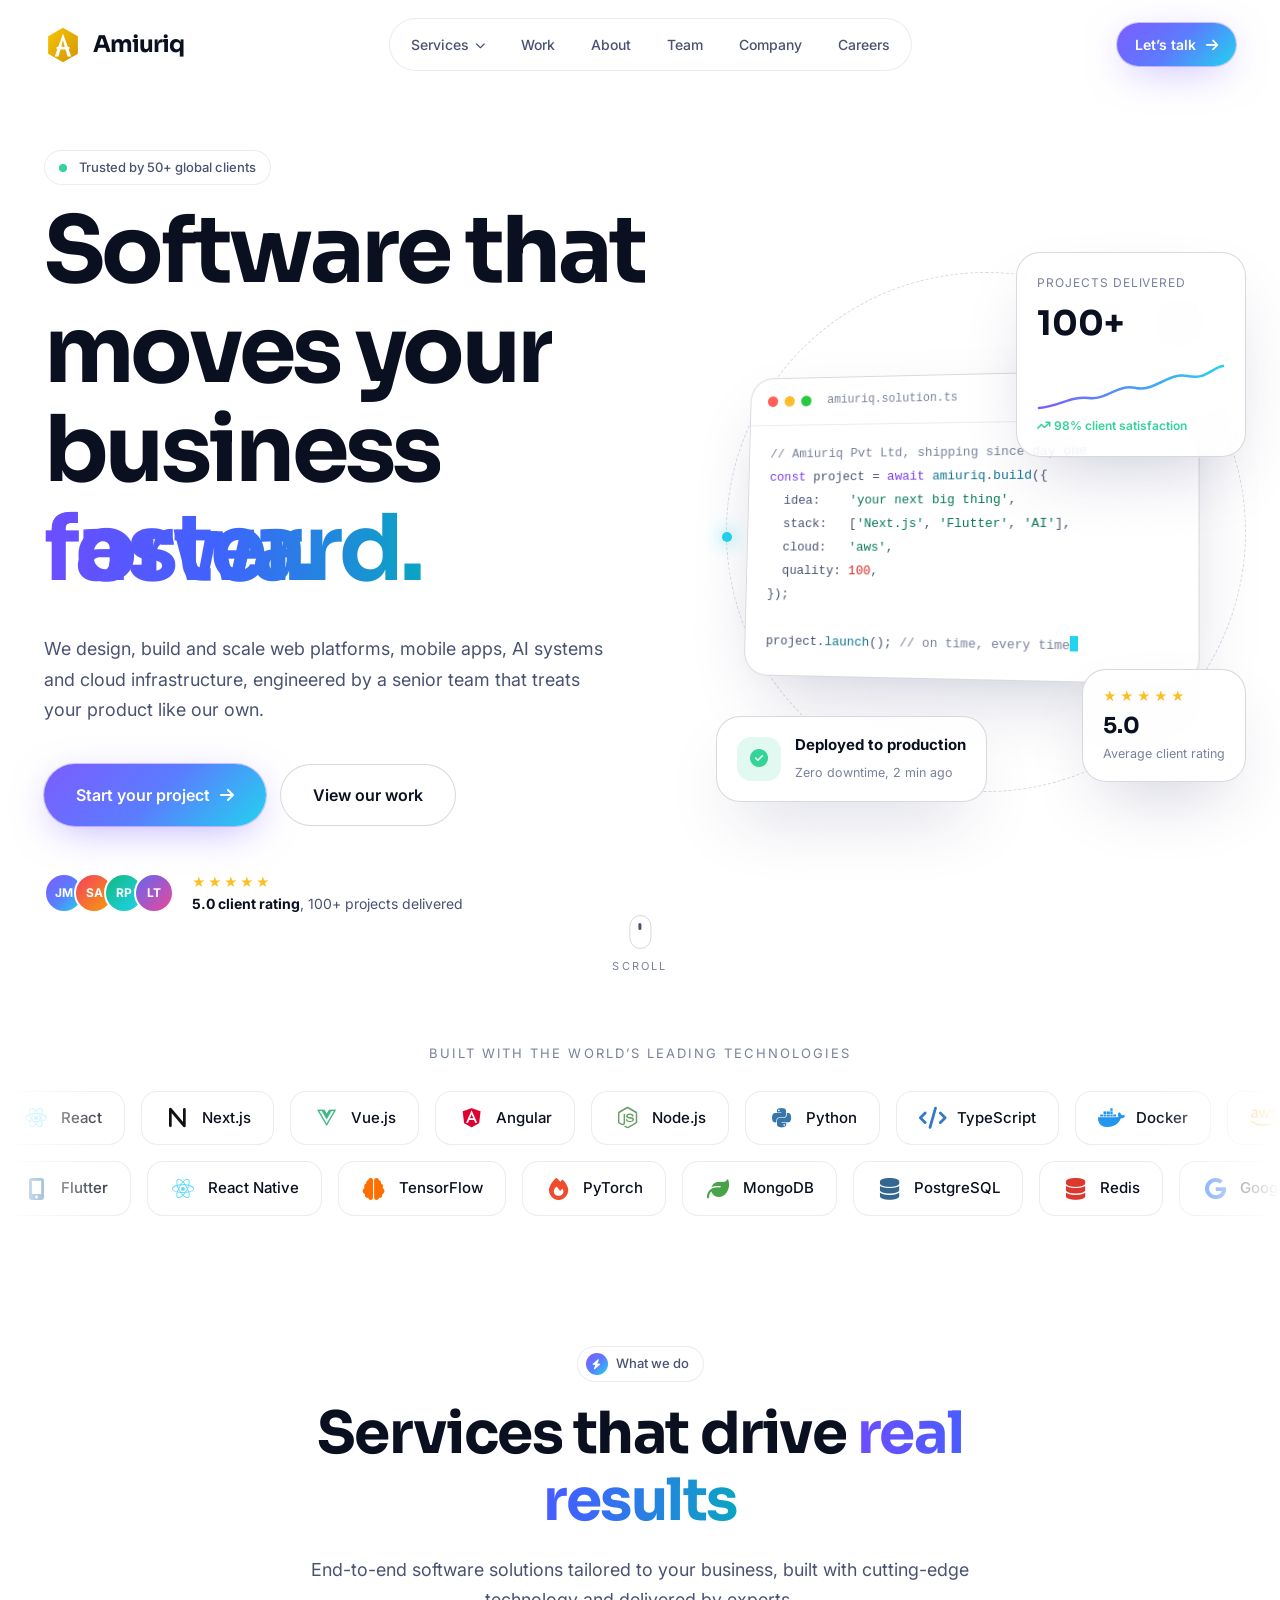
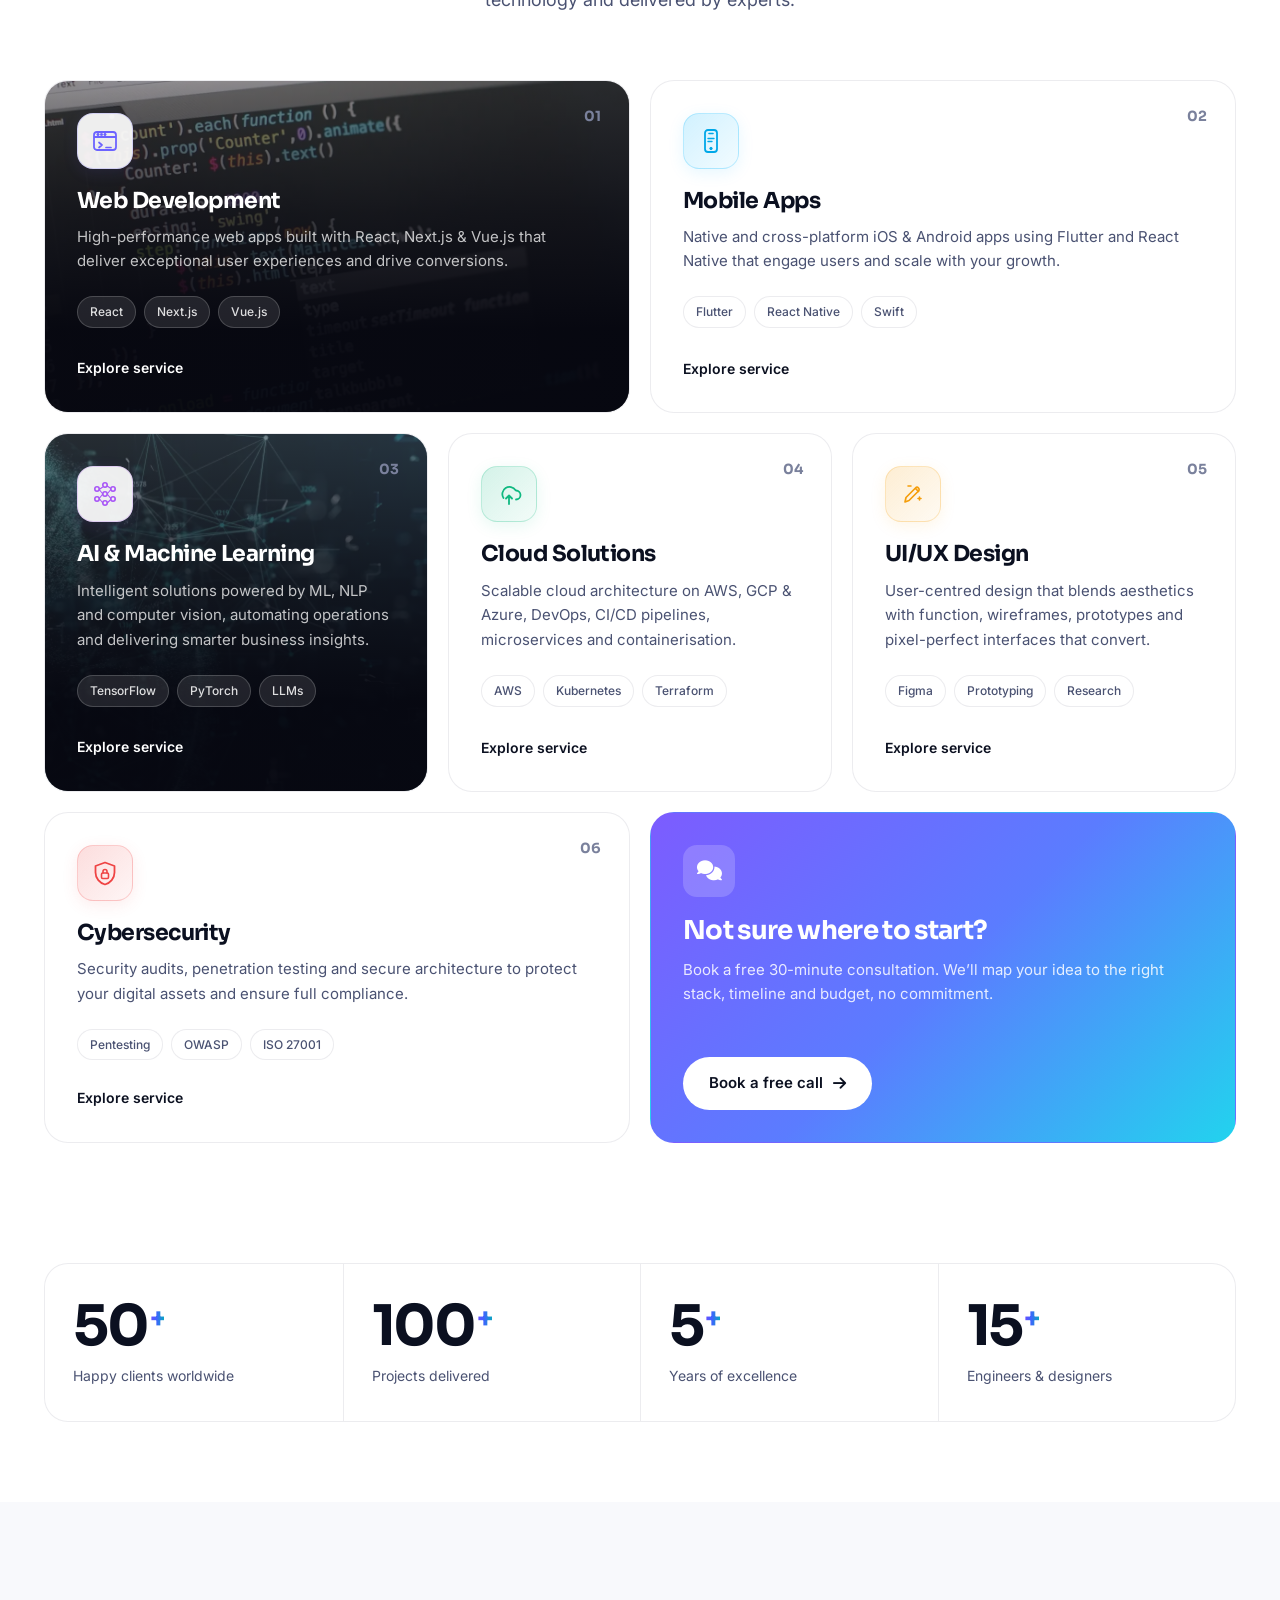
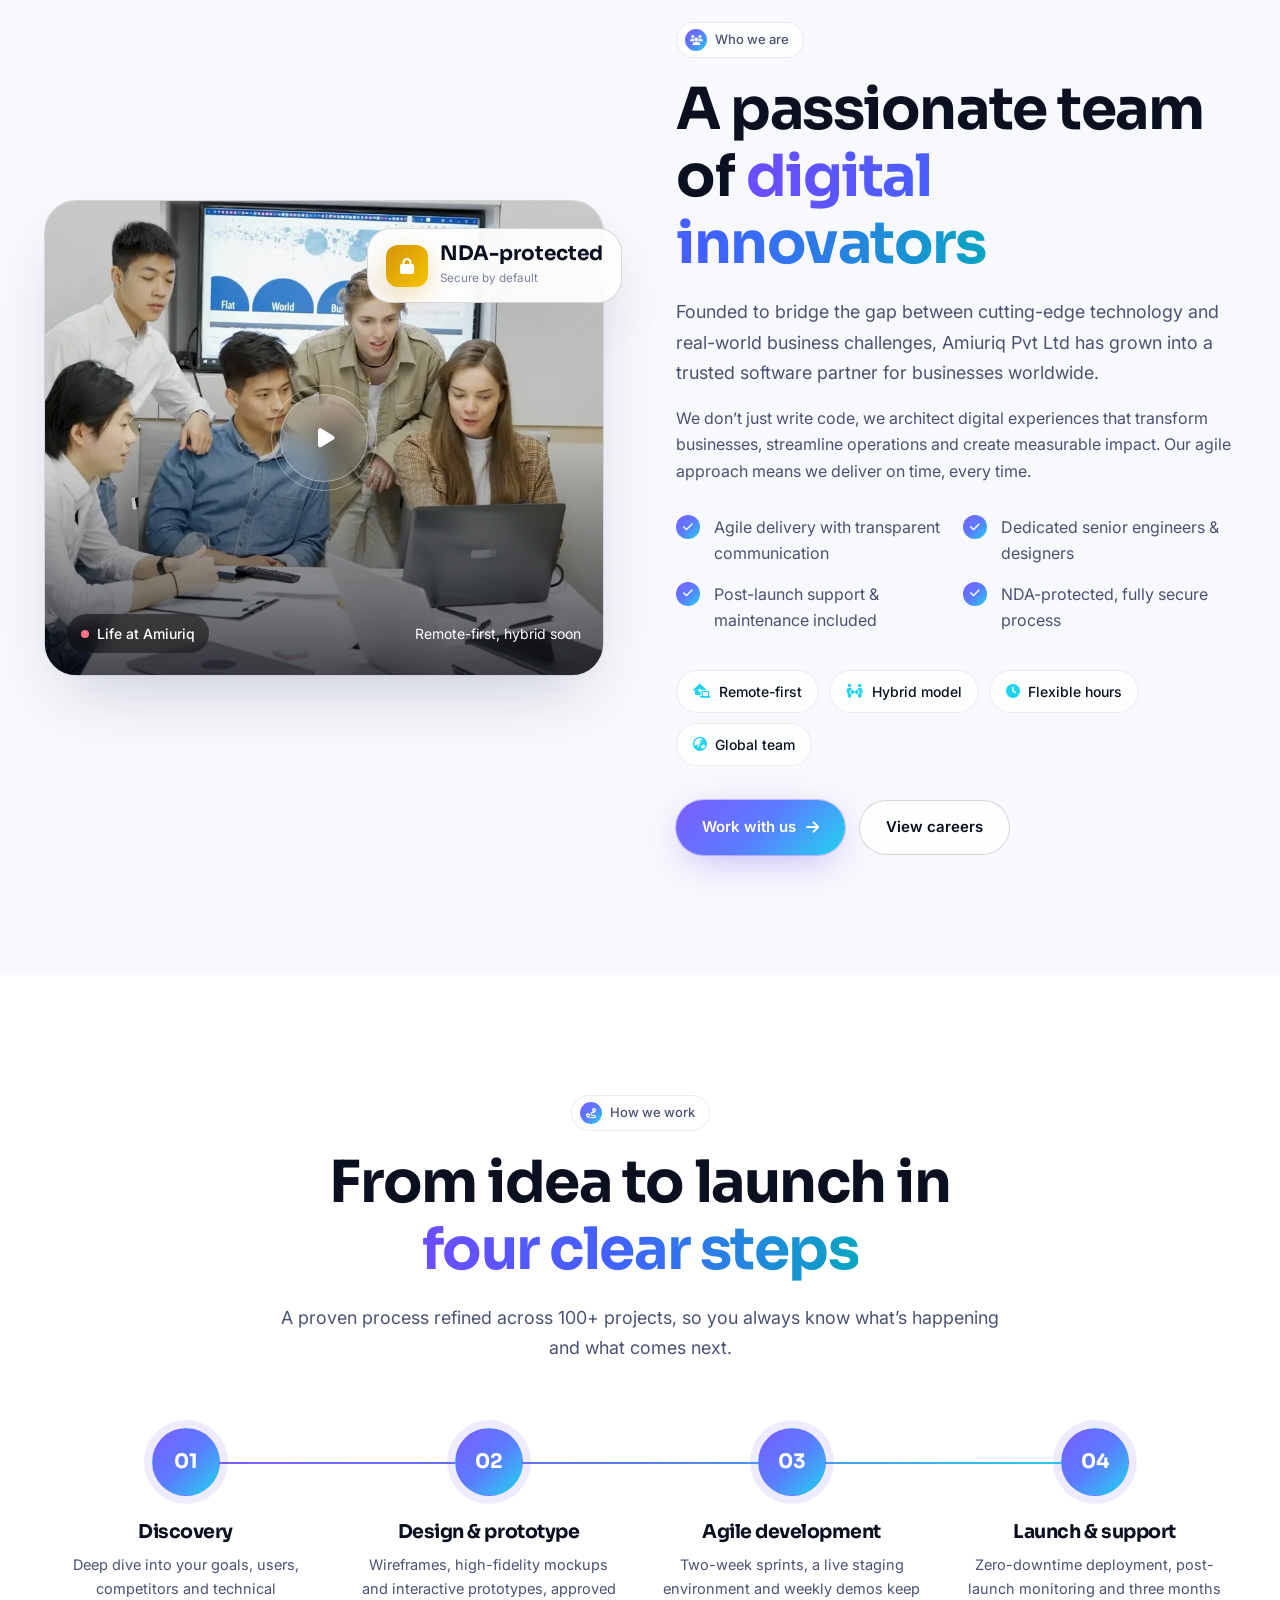
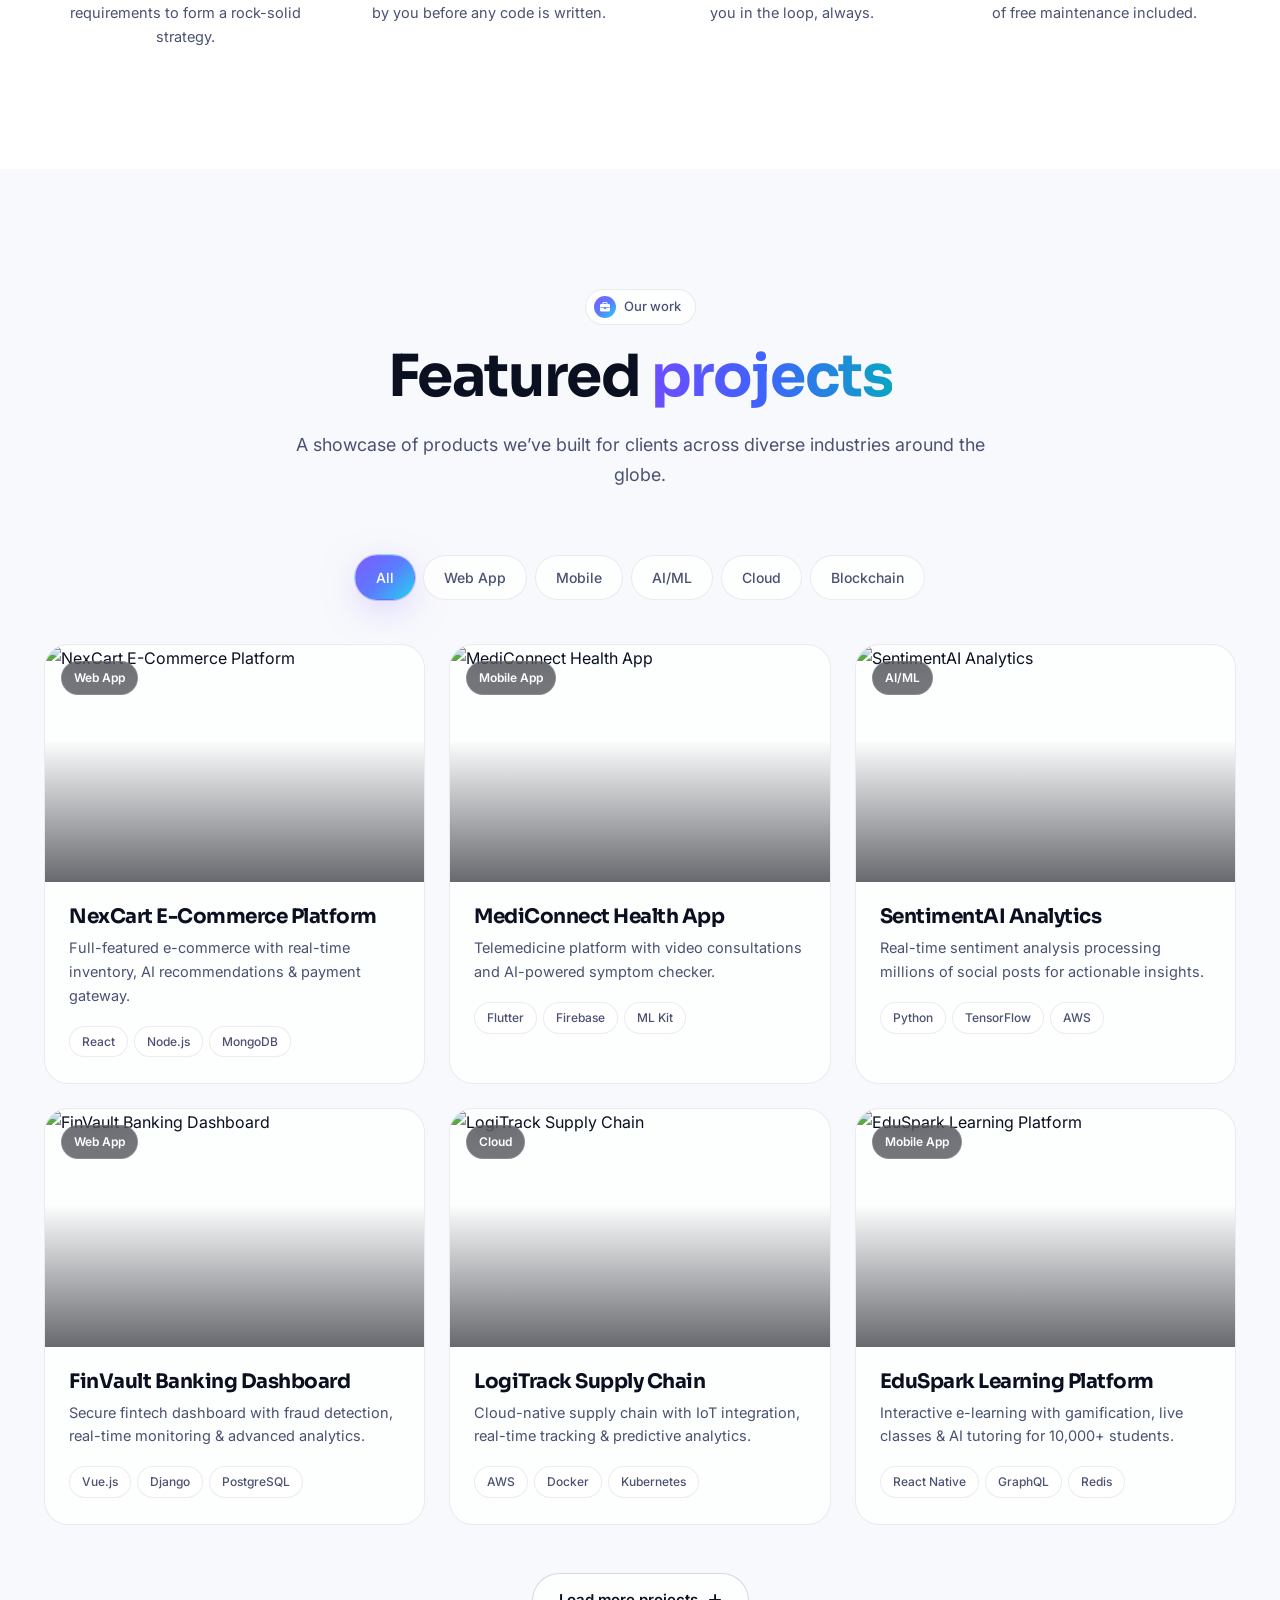
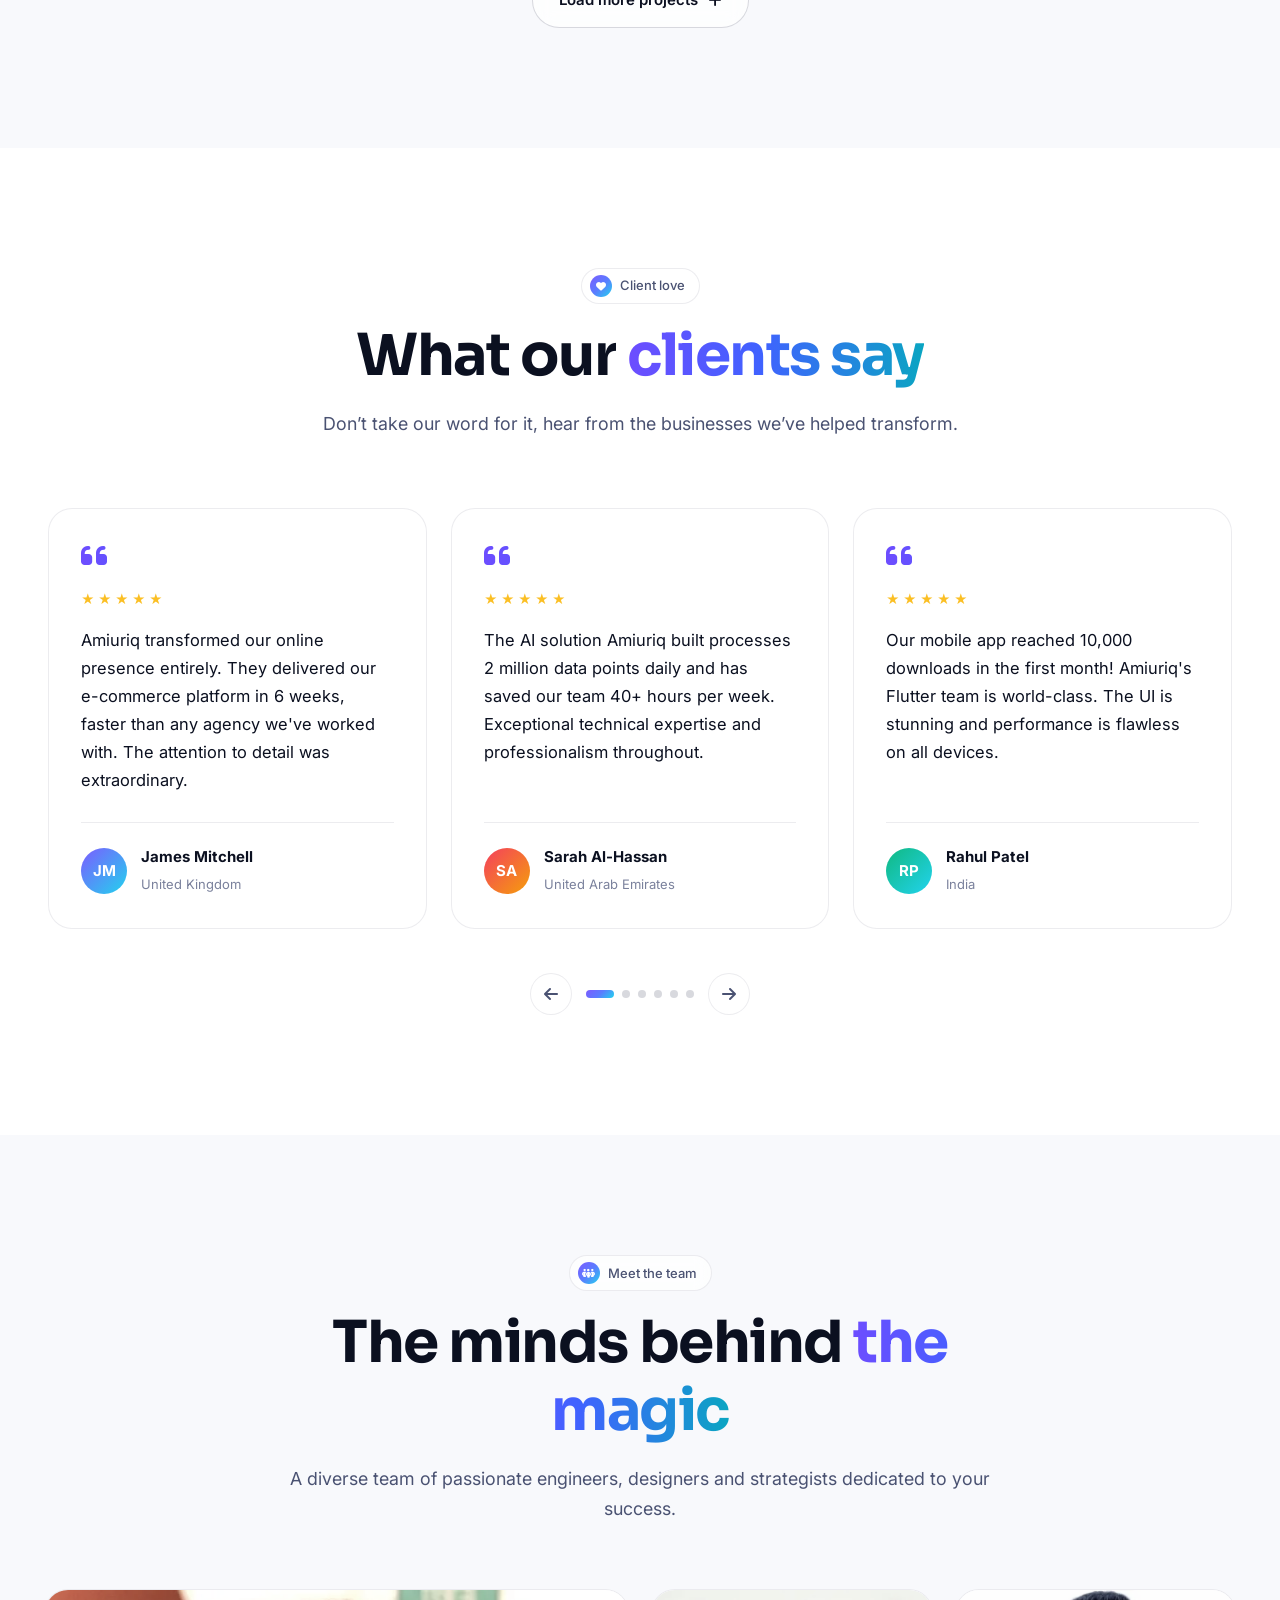
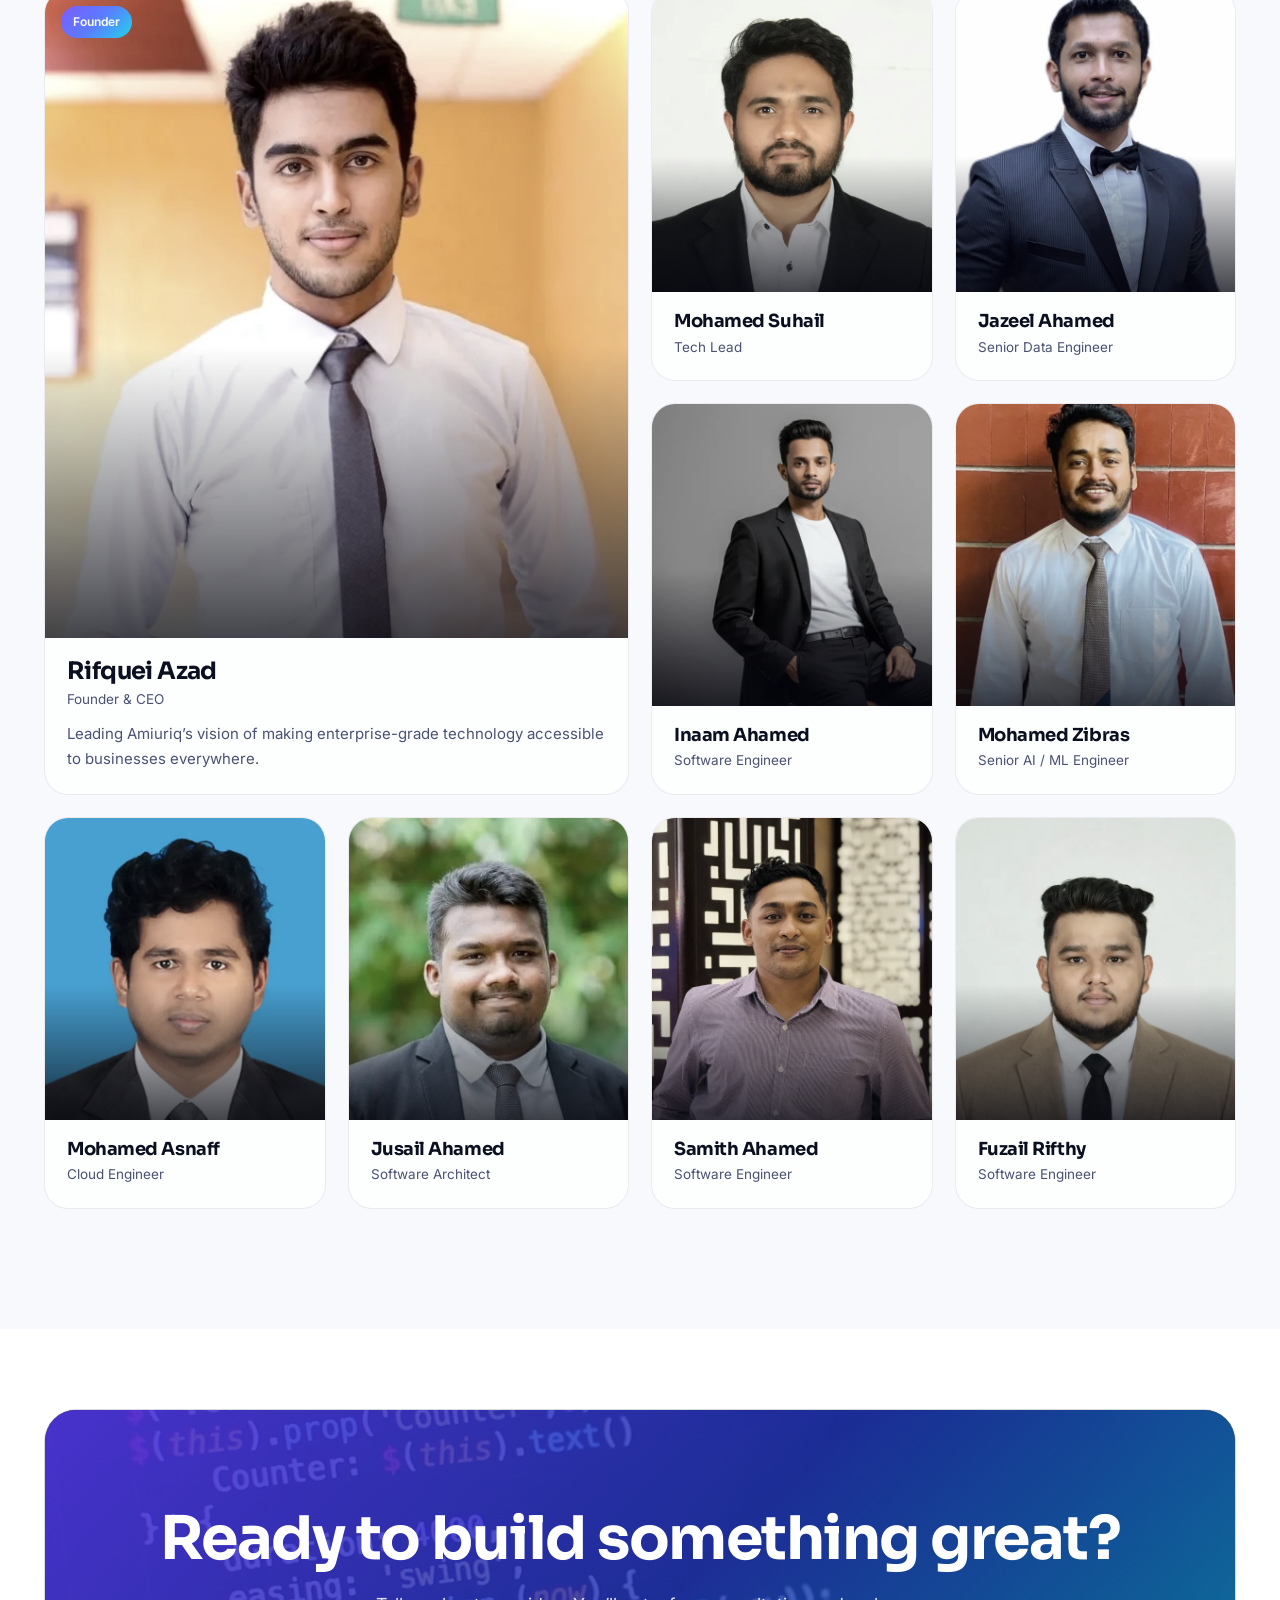
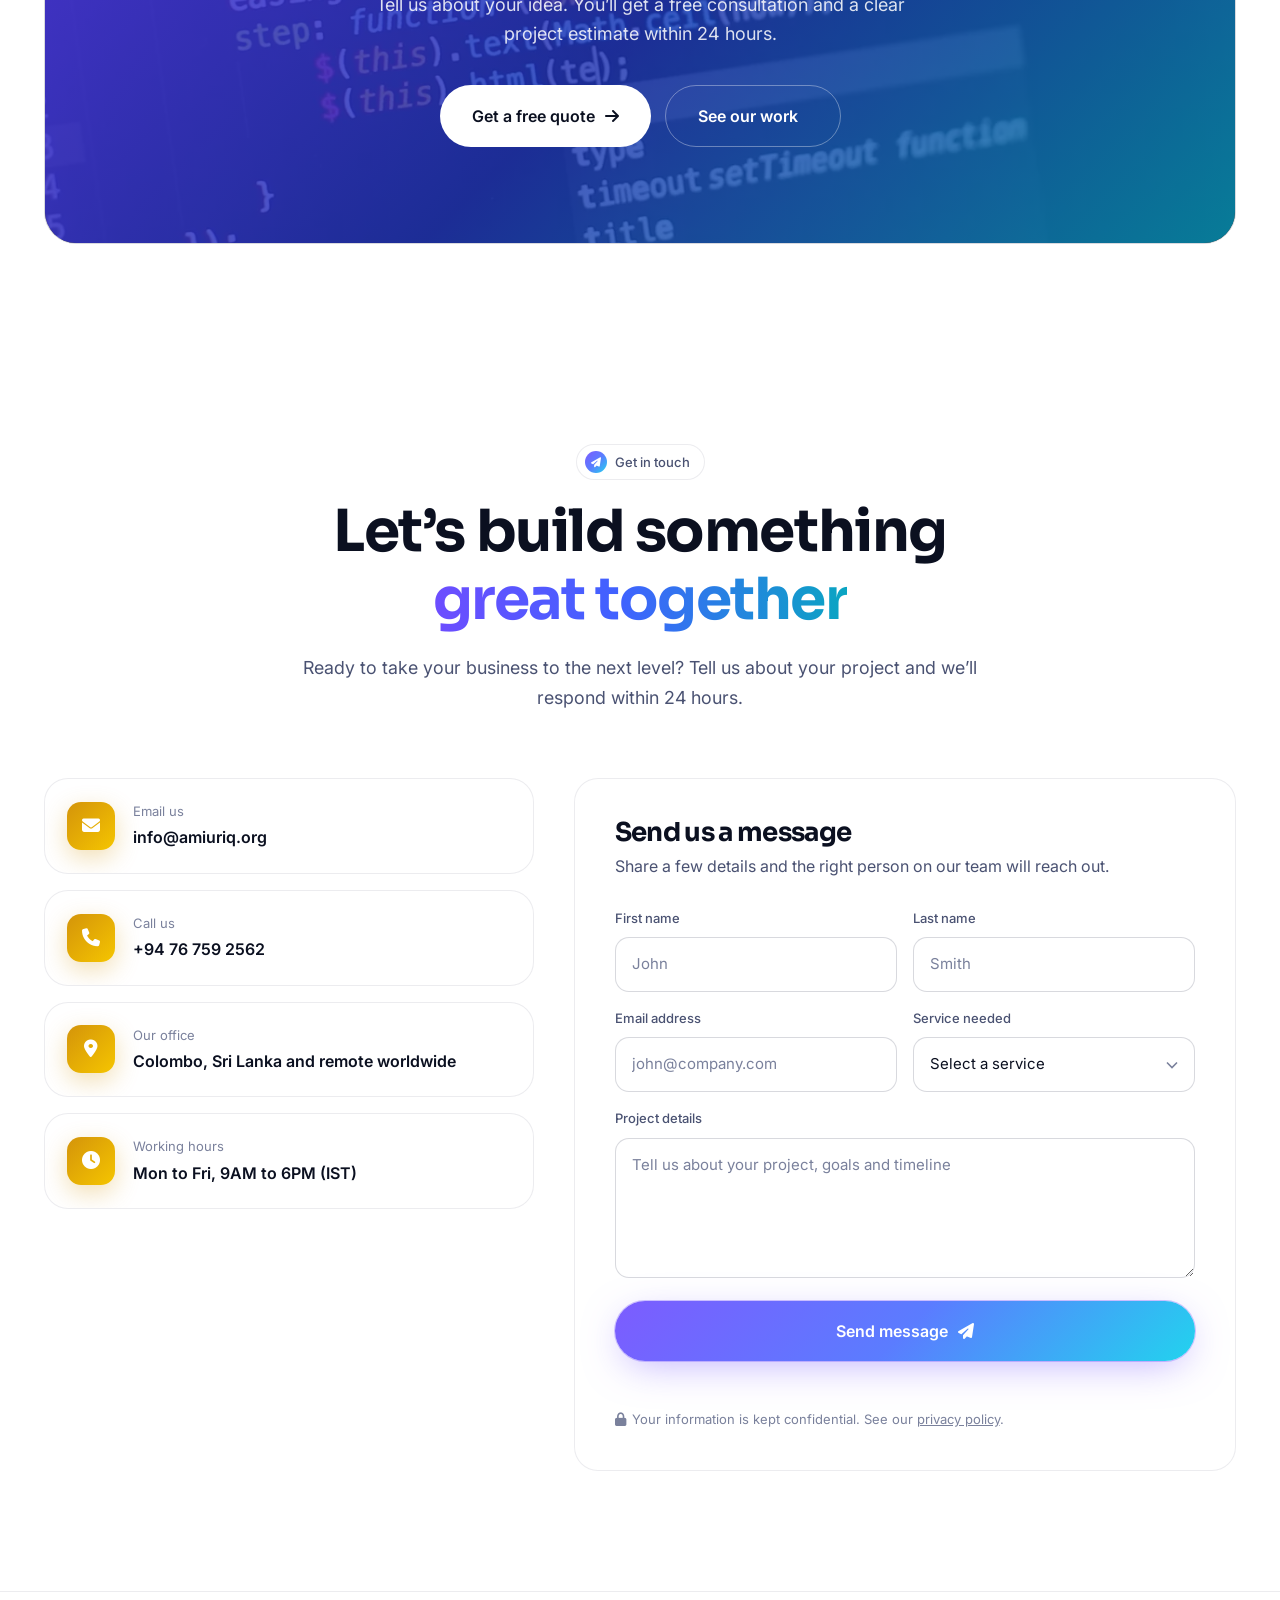
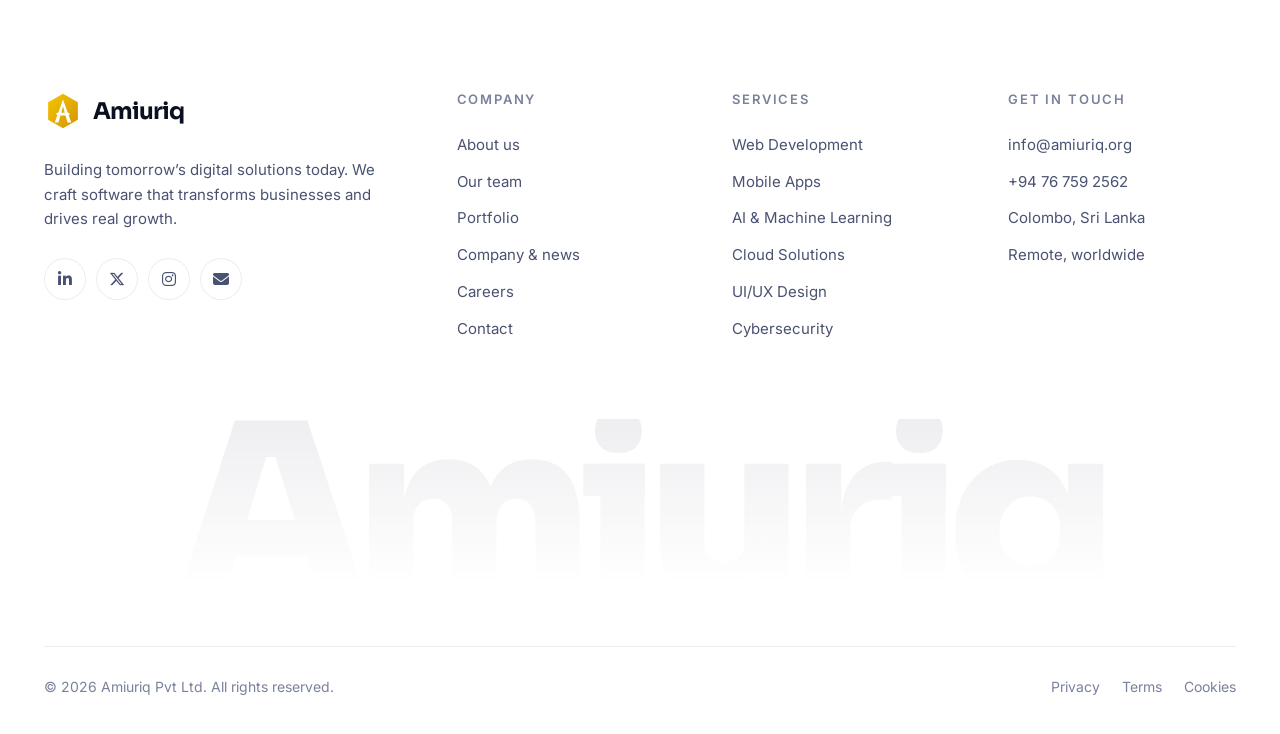
==== commit 115fcf2c: "Bring back the original website icons and logo - Homepage service cards use the original custom Amiu" ====
--- a/index.html
+++ b/index.html
@@ -39,7 +39,7 @@
     <nav aria-label="Primary">
       <ul class="nav-links">
         <li class="has-mega"><button type="button" aria-haspopup="true">Services <i class="fas fa-chevron-down"></i></button>
-          <div class="mega"><a href="web-development.html"><span class="mi icon-tile " style="margin:0;width:40px;height:40px;font-size:15px;border-radius:12px"><svg class="lucide" aria-hidden="true" focusable="false" xmlns="http://www.w3.org/2000/svg" viewBox="0 0 24 24" fill="none" stroke="currentColor" stroke-width="2" stroke-linecap="round" stroke-linejoin="round" ><path d="m18 16 4-4-4-4" /><path d="m6 8-4 4 4 4" /><path d="m14.5 4-5 16" /></svg></span><span><strong>Web Development</strong><span>High-performance web apps &amp; platforms</span></span></a><a href="mobile-app-development.html"><span class="mi icon-tile cyan" style="margin:0;width:40px;height:40px;font-size:15px;border-radius:12px"><svg class="lucide" aria-hidden="true" focusable="false" xmlns="http://www.w3.org/2000/svg" viewBox="0 0 24 24" fill="none" stroke="currentColor" stroke-width="2" stroke-linecap="round" stroke-linejoin="round" ><rect width="14" height="20" x="5" y="2" rx="2" ry="2" /><path d="M12 18h.01" /></svg></span><span><strong>Mobile Apps</strong><span>Native &amp; cross-platform iOS / Android</span></span></a><a href="ai-machine-learning.html"><span class="mi icon-tile indigo" style="margin:0;width:40px;height:40px;font-size:15px;border-radius:12px"><svg class="lucide" aria-hidden="true" focusable="false" xmlns="http://www.w3.org/2000/svg" viewBox="0 0 24 24" fill="none" stroke="currentColor" stroke-width="2" stroke-linecap="round" stroke-linejoin="round" ><path d="M12 5a3 3 0 1 0-5.997.125 4 4 0 0 0-2.526 5.77 4 4 0 0 0 .556 6.588A4 4 0 1 0 12 18Z" /><path d="M9 13a4.5 4.5 0 0 0 3-4" /><path d="M6.003 5.125A3 3 0 0 0 6.401 6.5" /><path d="M3.477 10.896a4 4 0 0 1 .585-.396" /><path d="M6 18a4 4 0 0 1-1.967-.516" /><path d="M12 13h4" /><path d="M12 18h6a2 2 0 0 1 2 2v1" /><path d="M12 8h8" /><path d="M16 8V5a2 2 0 0 1 2-2" /><circle cx="16" cy="13" r=".5" /><circle cx="18" cy="3" r=".5" /><circle cx="20" cy="21" r=".5" /><circle cx="20" cy="8" r=".5" /></svg></span><span><strong>AI &amp; Machine Learning</strong><span>ML, NLP &amp; computer vision that delivers</span></span></a><a href="cloud-solutions.html"><span class="mi icon-tile mint" style="margin:0;width:40px;height:40px;font-size:15px;border-radius:12px"><svg class="lucide" aria-hidden="true" focusable="false" xmlns="http://www.w3.org/2000/svg" viewBox="0 0 24 24" fill="none" stroke="currentColor" stroke-width="2" stroke-linecap="round" stroke-linejoin="round" ><path d="M17.5 19H9a7 7 0 1 1 6.71-9h1.79a4.5 4.5 0 1 1 0 9Z" /></svg></span><span><strong>Cloud Solutions</strong><span>AWS, GCP &amp; Azure, DevOps and CI/CD</span></span></a><a href="ui-ux-design.html"><span class="mi icon-tile rose" style="margin:0;width:40px;height:40px;font-size:15px;border-radius:12px"><svg class="lucide" aria-hidden="true" focusable="false" xmlns="http://www.w3.org/2000/svg" viewBox="0 0 24 24" fill="none" stroke="currentColor" stroke-width="2" stroke-linecap="round" stroke-linejoin="round" ><path d="M15.707 21.293a1 1 0 0 1-1.414 0l-1.586-1.586a1 1 0 0 1 0-1.414l5.586-5.586a1 1 0 0 1 1.414 0l1.586 1.586a1 1 0 0 1 0 1.414z" /><path d="m18 13-1.375-6.874a1 1 0 0 0-.746-.776L3.235 2.028a1 1 0 0 0-1.207 1.207L5.35 15.879a1 1 0 0 0 .776.746L13 18" /><path d="m2.3 2.3 7.286 7.286" /><circle cx="11" cy="11" r="2" /></svg></span><span><strong>UI/UX Design</strong><span>Research-led, pixel-perfect interfaces</span></span></a><a href="cybersecurity.html"><span class="mi icon-tile amber" style="margin:0;width:40px;height:40px;font-size:15px;border-radius:12px"><svg class="lucide" aria-hidden="true" focusable="false" xmlns="http://www.w3.org/2000/svg" viewBox="0 0 24 24" fill="none" stroke="currentColor" stroke-width="2" stroke-linecap="round" stroke-linejoin="round" ><path d="M20 13c0 5-3.5 7.5-7.66 8.95a1 1 0 0 1-.67-.01C7.5 20.5 4 18 4 13V6a1 1 0 0 1 1-1c2 0 4.5-1.2 6.24-2.72a1.17 1.17 0 0 1 1.52 0C14.51 3.81 17 5 19 5a1 1 0 0 1 1 1z" /><path d="m9 12 2 2 4-4" /></svg></span><span><strong>Cybersecurity</strong><span>Audits, pentesting &amp; secure architecture</span></span></a></div>
+          <div class="mega"><a href="web-development.html"><span class="mi icon-tile " style="margin:0;width:40px;height:40px;font-size:15px;border-radius:12px"><i class="fas fa-code"></i></span><span><strong>Web Development</strong><span>High-performance web apps &amp; platforms</span></span></a><a href="mobile-app-development.html"><span class="mi icon-tile cyan" style="margin:0;width:40px;height:40px;font-size:15px;border-radius:12px"><i class="fas fa-mobile-screen-button"></i></span><span><strong>Mobile Apps</strong><span>Native &amp; cross-platform iOS / Android</span></span></a><a href="ai-machine-learning.html"><span class="mi icon-tile indigo" style="margin:0;width:40px;height:40px;font-size:15px;border-radius:12px"><i class="fas fa-brain"></i></span><span><strong>AI &amp; Machine Learning</strong><span>ML, NLP &amp; computer vision that delivers</span></span></a><a href="cloud-solutions.html"><span class="mi icon-tile mint" style="margin:0;width:40px;height:40px;font-size:15px;border-radius:12px"><i class="fas fa-cloud"></i></span><span><strong>Cloud Solutions</strong><span>AWS, GCP &amp; Azure, DevOps and CI/CD</span></span></a><a href="ui-ux-design.html"><span class="mi icon-tile rose" style="margin:0;width:40px;height:40px;font-size:15px;border-radius:12px"><i class="fas fa-pen-ruler"></i></span><span><strong>UI/UX Design</strong><span>Research-led, pixel-perfect interfaces</span></span></a><a href="cybersecurity.html"><span class="mi icon-tile amber" style="margin:0;width:40px;height:40px;font-size:15px;border-radius:12px"><i class="fas fa-shield-halved"></i></span><span><strong>Cybersecurity</strong><span>Audits, pentesting &amp; secure architecture</span></span></a></div>
         </li>
         <li><a href="#work">Work</a></li>
         <li><a href="#about">About</a></li>
@@ -117,8 +117,8 @@
 <!-- TECH MARQUEE -->
 <section class="trusted" id="stack">
   <p>Built with the world&rsquo;s leading technologies</p>
-  <div class="marquee"><div class="marquee-track"><span class="tech-pill"><svg class="lucide" aria-hidden="true" focusable="false" xmlns="http://www.w3.org/2000/svg" viewBox="0 0 24 24" fill="none" stroke="currentColor" stroke-width="2" stroke-linecap="round" stroke-linejoin="round" ><path d="m18 16 4-4-4-4" /><path d="m6 8-4 4 4 4" /><path d="m14.5 4-5 16" /></svg>React</span><span class="tech-pill"><svg class="lucide" aria-hidden="true" focusable="false" xmlns="http://www.w3.org/2000/svg" viewBox="0 0 24 24" fill="none" stroke="currentColor" stroke-width="2" stroke-linecap="round" stroke-linejoin="round" ><path d="m18 16 4-4-4-4" /><path d="m6 8-4 4 4 4" /><path d="m14.5 4-5 16" /></svg>Next.js</span><span class="tech-pill"><svg class="lucide" aria-hidden="true" focusable="false" xmlns="http://www.w3.org/2000/svg" viewBox="0 0 24 24" fill="none" stroke="currentColor" stroke-width="2" stroke-linecap="round" stroke-linejoin="round" ><path d="m18 16 4-4-4-4" /><path d="m6 8-4 4 4 4" /><path d="m14.5 4-5 16" /></svg>Vue.js</span><span class="tech-pill"><svg class="lucide" aria-hidden="true" focusable="false" xmlns="http://www.w3.org/2000/svg" viewBox="0 0 24 24" fill="none" stroke="currentColor" stroke-width="2" stroke-linecap="round" stroke-linejoin="round" ><path d="m18 16 4-4-4-4" /><path d="m6 8-4 4 4 4" /><path d="m14.5 4-5 16" /></svg>Angular</span><span class="tech-pill"><svg class="lucide" aria-hidden="true" focusable="false" xmlns="http://www.w3.org/2000/svg" viewBox="0 0 24 24" fill="none" stroke="currentColor" stroke-width="2" stroke-linecap="round" stroke-linejoin="round" ><rect width="20" height="8" x="2" y="2" rx="2" ry="2" /><rect width="20" height="8" x="2" y="14" rx="2" ry="2" /><line x1="6" x2="6.01" y1="6" y2="6" /><line x1="6" x2="6.01" y1="18" y2="18" /></svg>Node.js</span><span class="tech-pill"><svg class="lucide" aria-hidden="true" focusable="false" xmlns="http://www.w3.org/2000/svg" viewBox="0 0 24 24" fill="none" stroke="currentColor" stroke-width="2" stroke-linecap="round" stroke-linejoin="round" ><path d="M10 12.5 8 15l2 2.5" /><path d="m14 12.5 2 2.5-2 2.5" /><path d="M14 2v4a2 2 0 0 0 2 2h4" /><path d="M15 2H6a2 2 0 0 0-2 2v16a2 2 0 0 0 2 2h12a2 2 0 0 0 2-2V7z" /></svg>Python</span><span class="tech-pill"><svg class="lucide" aria-hidden="true" focusable="false" xmlns="http://www.w3.org/2000/svg" viewBox="0 0 24 24" fill="none" stroke="currentColor" stroke-width="2" stroke-linecap="round" stroke-linejoin="round" ><path d="M10 12.5 8 15l2 2.5" /><path d="m14 12.5 2 2.5-2 2.5" /><path d="M14 2v4a2 2 0 0 0 2 2h4" /><path d="M15 2H6a2 2 0 0 0-2 2v16a2 2 0 0 0 2 2h12a2 2 0 0 0 2-2V7z" /></svg>TypeScript</span><span class="tech-pill"><svg class="lucide" aria-hidden="true" focusable="false" xmlns="http://www.w3.org/2000/svg" viewBox="0 0 24 24" fill="none" stroke="currentColor" stroke-width="2" stroke-linecap="round" stroke-linejoin="round" ><path d="M22 7.7c0-.6-.4-1.2-.8-1.5l-6.3-3.9a1.72 1.72 0 0 0-1.7 0l-10.3 6c-.5.2-.9.8-.9 1.4v6.6c0 .5.4 1.2.8 1.5l6.3 3.9a1.72 1.72 0 0 0 1.7 0l10.3-6c.5-.3.9-1 .9-1.5Z" /><path d="M10 21.9V14L2.1 9.1" /><path d="m10 14 11.9-6.9" /><path d="M14 19.8v-8.1" /><path d="M18 17.5V9.4" /></svg>Docker</span><span class="tech-pill"><svg class="lucide" aria-hidden="true" focusable="false" xmlns="http://www.w3.org/2000/svg" viewBox="0 0 24 24" fill="none" stroke="currentColor" stroke-width="2" stroke-linecap="round" stroke-linejoin="round" ><path d="M17.5 19H9a7 7 0 1 1 6.71-9h1.79a4.5 4.5 0 1 1 0 9Z" /></svg>AWS</span><span class="tech-pill"><svg class="lucide" aria-hidden="true" focusable="false" xmlns="http://www.w3.org/2000/svg" viewBox="0 0 24 24" fill="none" stroke="currentColor" stroke-width="2" stroke-linecap="round" stroke-linejoin="round" ><path d="M22 7.7c0-.6-.4-1.2-.8-1.5l-6.3-3.9a1.72 1.72 0 0 0-1.7 0l-10.3 6c-.5.2-.9.8-.9 1.4v6.6c0 .5.4 1.2.8 1.5l6.3 3.9a1.72 1.72 0 0 0 1.7 0l10.3-6c.5-.3.9-1 .9-1.5Z" /><path d="M10 21.9V14L2.1 9.1" /><path d="m10 14 11.9-6.9" /><path d="M14 19.8v-8.1" /><path d="M18 17.5V9.4" /></svg>Kubernetes</span><span class="tech-pill" aria-hidden="true"><svg class="lucide" aria-hidden="true" focusable="false" xmlns="http://www.w3.org/2000/svg" viewBox="0 0 24 24" fill="none" stroke="currentColor" stroke-width="2" stroke-linecap="round" stroke-linejoin="round" ><path d="m18 16 4-4-4-4" /><path d="m6 8-4 4 4 4" /><path d="m14.5 4-5 16" /></svg>React</span><span class="tech-pill" aria-hidden="true"><svg class="lucide" aria-hidden="true" focusable="false" xmlns="http://www.w3.org/2000/svg" viewBox="0 0 24 24" fill="none" stroke="currentColor" stroke-width="2" stroke-linecap="round" stroke-linejoin="round" ><path d="m18 16 4-4-4-4" /><path d="m6 8-4 4 4 4" /><path d="m14.5 4-5 16" /></svg>Next.js</span><span class="tech-pill" aria-hidden="true"><svg class="lucide" aria-hidden="true" focusable="false" xmlns="http://www.w3.org/2000/svg" viewBox="0 0 24 24" fill="none" stroke="currentColor" stroke-width="2" stroke-linecap="round" stroke-linejoin="round" ><path d="m18 16 4-4-4-4" /><path d="m6 8-4 4 4 4" /><path d="m14.5 4-5 16" /></svg>Vue.js</span><span class="tech-pill" aria-hidden="true"><svg class="lucide" aria-hidden="true" focusable="false" xmlns="http://www.w3.org/2000/svg" viewBox="0 0 24 24" fill="none" stroke="currentColor" stroke-width="2" stroke-linecap="round" stroke-linejoin="round" ><path d="m18 16 4-4-4-4" /><path d="m6 8-4 4 4 4" /><path d="m14.5 4-5 16" /></svg>Angular</span><span class="tech-pill" aria-hidden="true"><svg class="lucide" aria-hidden="true" focusable="false" xmlns="http://www.w3.org/2000/svg" viewBox="0 0 24 24" fill="none" stroke="currentColor" stroke-width="2" stroke-linecap="round" stroke-linejoin="round" ><rect width="20" height="8" x="2" y="2" rx="2" ry="2" /><rect width="20" height="8" x="2" y="14" rx="2" ry="2" /><line x1="6" x2="6.01" y1="6" y2="6" /><line x1="6" x2="6.01" y1="18" y2="18" /></svg>Node.js</span><span class="tech-pill" aria-hidden="true"><svg class="lucide" aria-hidden="true" focusable="false" xmlns="http://www.w3.org/2000/svg" viewBox="0 0 24 24" fill="none" stroke="currentColor" stroke-width="2" stroke-linecap="round" stroke-linejoin="round" ><path d="M10 12.5 8 15l2 2.5" /><path d="m14 12.5 2 2.5-2 2.5" /><path d="M14 2v4a2 2 0 0 0 2 2h4" /><path d="M15 2H6a2 2 0 0 0-2 2v16a2 2 0 0 0 2 2h12a2 2 0 0 0 2-2V7z" /></svg>Python</span><span class="tech-pill" aria-hidden="true"><svg class="lucide" aria-hidden="true" focusable="false" xmlns="http://www.w3.org/2000/svg" viewBox="0 0 24 24" fill="none" stroke="currentColor" stroke-width="2" stroke-linecap="round" stroke-linejoin="round" ><path d="M10 12.5 8 15l2 2.5" /><path d="m14 12.5 2 2.5-2 2.5" /><path d="M14 2v4a2 2 0 0 0 2 2h4" /><path d="M15 2H6a2 2 0 0 0-2 2v16a2 2 0 0 0 2 2h12a2 2 0 0 0 2-2V7z" /></svg>TypeScript</span><span class="tech-pill" aria-hidden="true"><svg class="lucide" aria-hidden="true" focusable="false" xmlns="http://www.w3.org/2000/svg" viewBox="0 0 24 24" fill="none" stroke="currentColor" stroke-width="2" stroke-linecap="round" stroke-linejoin="round" ><path d="M22 7.7c0-.6-.4-1.2-.8-1.5l-6.3-3.9a1.72 1.72 0 0 0-1.7 0l-10.3 6c-.5.2-.9.8-.9 1.4v6.6c0 .5.4 1.2.8 1.5l6.3 3.9a1.72 1.72 0 0 0 1.7 0l10.3-6c.5-.3.9-1 .9-1.5Z" /><path d="M10 21.9V14L2.1 9.1" /><path d="m10 14 11.9-6.9" /><path d="M14 19.8v-8.1" /><path d="M18 17.5V9.4" /></svg>Docker</span><span class="tech-pill" aria-hidden="true"><svg class="lucide" aria-hidden="true" focusable="false" xmlns="http://www.w3.org/2000/svg" viewBox="0 0 24 24" fill="none" stroke="currentColor" stroke-width="2" stroke-linecap="round" stroke-linejoin="round" ><path d="M17.5 19H9a7 7 0 1 1 6.71-9h1.79a4.5 4.5 0 1 1 0 9Z" /></svg>AWS</span><span class="tech-pill" aria-hidden="true"><svg class="lucide" aria-hidden="true" focusable="false" xmlns="http://www.w3.org/2000/svg" viewBox="0 0 24 24" fill="none" stroke="currentColor" stroke-width="2" stroke-linecap="round" stroke-linejoin="round" ><path d="M22 7.7c0-.6-.4-1.2-.8-1.5l-6.3-3.9a1.72 1.72 0 0 0-1.7 0l-10.3 6c-.5.2-.9.8-.9 1.4v6.6c0 .5.4 1.2.8 1.5l6.3 3.9a1.72 1.72 0 0 0 1.7 0l10.3-6c.5-.3.9-1 .9-1.5Z" /><path d="M10 21.9V14L2.1 9.1" /><path d="m10 14 11.9-6.9" /><path d="M14 19.8v-8.1" /><path d="M18 17.5V9.4" /></svg>Kubernetes</span><span class="tech-pill" aria-hidden="true"><svg class="lucide" aria-hidden="true" focusable="false" xmlns="http://www.w3.org/2000/svg" viewBox="0 0 24 24" fill="none" stroke="currentColor" stroke-width="2" stroke-linecap="round" stroke-linejoin="round" ><path d="m18 16 4-4-4-4" /><path d="m6 8-4 4 4 4" /><path d="m14.5 4-5 16" /></svg>React</span><span class="tech-pill" aria-hidden="true"><svg class="lucide" aria-hidden="true" focusable="false" xmlns="http://www.w3.org/2000/svg" viewBox="0 0 24 24" fill="none" stroke="currentColor" stroke-width="2" stroke-linecap="round" stroke-linejoin="round" ><path d="m18 16 4-4-4-4" /><path d="m6 8-4 4 4 4" /><path d="m14.5 4-5 16" /></svg>Next.js</span><span class="tech-pill" aria-hidden="true"><svg class="lucide" aria-hidden="true" focusable="false" xmlns="http://www.w3.org/2000/svg" viewBox="0 0 24 24" fill="none" stroke="currentColor" stroke-width="2" stroke-linecap="round" stroke-linejoin="round" ><path d="m18 16 4-4-4-4" /><path d="m6 8-4 4 4 4" /><path d="m14.5 4-5 16" /></svg>Vue.js</span><span class="tech-pill" aria-hidden="true"><svg class="lucide" aria-hidden="true" focusable="false" xmlns="http://www.w3.org/2000/svg" viewBox="0 0 24 24" fill="none" stroke="currentColor" stroke-width="2" stroke-linecap="round" stroke-linejoin="round" ><path d="m18 16 4-4-4-4" /><path d="m6 8-4 4 4 4" /><path d="m14.5 4-5 16" /></svg>Angular</span><span class="tech-pill" aria-hidden="true"><svg class="lucide" aria-hidden="true" focusable="false" xmlns="http://www.w3.org/2000/svg" viewBox="0 0 24 24" fill="none" stroke="currentColor" stroke-width="2" stroke-linecap="round" stroke-linejoin="round" ><rect width="20" height="8" x="2" y="2" rx="2" ry="2" /><rect width="20" height="8" x="2" y="14" rx="2" ry="2" /><line x1="6" x2="6.01" y1="6" y2="6" /><line x1="6" x2="6.01" y1="18" y2="18" /></svg>Node.js</span><span class="tech-pill" aria-hidden="true"><svg class="lucide" aria-hidden="true" focusable="false" xmlns="http://www.w3.org/2000/svg" viewBox="0 0 24 24" fill="none" stroke="currentColor" stroke-width="2" stroke-linecap="round" stroke-linejoin="round" ><path d="M10 12.5 8 15l2 2.5" /><path d="m14 12.5 2 2.5-2 2.5" /><path d="M14 2v4a2 2 0 0 0 2 2h4" /><path d="M15 2H6a2 2 0 0 0-2 2v16a2 2 0 0 0 2 2h12a2 2 0 0 0 2-2V7z" /></svg>Python</span><span class="tech-pill" aria-hidden="true"><svg class="lucide" aria-hidden="true" focusable="false" xmlns="http://www.w3.org/2000/svg" viewBox="0 0 24 24" fill="none" stroke="currentColor" stroke-width="2" stroke-linecap="round" stroke-linejoin="round" ><path d="M10 12.5 8 15l2 2.5" /><path d="m14 12.5 2 2.5-2 2.5" /><path d="M14 2v4a2 2 0 0 0 2 2h4" /><path d="M15 2H6a2 2 0 0 0-2 2v16a2 2 0 0 0 2 2h12a2 2 0 0 0 2-2V7z" /></svg>TypeScript</span><span class="tech-pill" aria-hidden="true"><svg class="lucide" aria-hidden="true" focusable="false" xmlns="http://www.w3.org/2000/svg" viewBox="0 0 24 24" fill="none" stroke="currentColor" stroke-width="2" stroke-linecap="round" stroke-linejoin="round" ><path d="M22 7.7c0-.6-.4-1.2-.8-1.5l-6.3-3.9a1.72 1.72 0 0 0-1.7 0l-10.3 6c-.5.2-.9.8-.9 1.4v6.6c0 .5.4 1.2.8 1.5l6.3 3.9a1.72 1.72 0 0 0 1.7 0l10.3-6c.5-.3.9-1 .9-1.5Z" /><path d="M10 21.9V14L2.1 9.1" /><path d="m10 14 11.9-6.9" /><path d="M14 19.8v-8.1" /><path d="M18 17.5V9.4" /></svg>Docker</span><span class="tech-pill" aria-hidden="true"><svg class="lucide" aria-hidden="true" focusable="false" xmlns="http://www.w3.org/2000/svg" viewBox="0 0 24 24" fill="none" stroke="currentColor" stroke-width="2" stroke-linecap="round" stroke-linejoin="round" ><path d="M17.5 19H9a7 7 0 1 1 6.71-9h1.79a4.5 4.5 0 1 1 0 9Z" /></svg>AWS</span><span class="tech-pill" aria-hidden="true"><svg class="lucide" aria-hidden="true" focusable="false" xmlns="http://www.w3.org/2000/svg" viewBox="0 0 24 24" fill="none" stroke="currentColor" stroke-width="2" stroke-linecap="round" stroke-linejoin="round" ><path d="M22 7.7c0-.6-.4-1.2-.8-1.5l-6.3-3.9a1.72 1.72 0 0 0-1.7 0l-10.3 6c-.5.2-.9.8-.9 1.4v6.6c0 .5.4 1.2.8 1.5l6.3 3.9a1.72 1.72 0 0 0 1.7 0l10.3-6c.5-.3.9-1 .9-1.5Z" /><path d="M10 21.9V14L2.1 9.1" /><path d="m10 14 11.9-6.9" /><path d="M14 19.8v-8.1" /><path d="M18 17.5V9.4" /></svg>Kubernetes</span><span class="tech-pill" aria-hidden="true"><svg class="lucide" aria-hidden="true" focusable="false" xmlns="http://www.w3.org/2000/svg" viewBox="0 0 24 24" fill="none" stroke="currentColor" stroke-width="2" stroke-linecap="round" stroke-linejoin="round" ><path d="m18 16 4-4-4-4" /><path d="m6 8-4 4 4 4" /><path d="m14.5 4-5 16" /></svg>React</span><span class="tech-pill" aria-hidden="true"><svg class="lucide" aria-hidden="true" focusable="false" xmlns="http://www.w3.org/2000/svg" viewBox="0 0 24 24" fill="none" stroke="currentColor" stroke-width="2" stroke-linecap="round" stroke-linejoin="round" ><path d="m18 16 4-4-4-4" /><path d="m6 8-4 4 4 4" /><path d="m14.5 4-5 16" /></svg>Next.js</span><span class="tech-pill" aria-hidden="true"><svg class="lucide" aria-hidden="true" focusable="false" xmlns="http://www.w3.org/2000/svg" viewBox="0 0 24 24" fill="none" stroke="currentColor" stroke-width="2" stroke-linecap="round" stroke-linejoin="round" ><path d="m18 16 4-4-4-4" /><path d="m6 8-4 4 4 4" /><path d="m14.5 4-5 16" /></svg>Vue.js</span><span class="tech-pill" aria-hidden="true"><svg class="lucide" aria-hidden="true" focusable="false" xmlns="http://www.w3.org/2000/svg" viewBox="0 0 24 24" fill="none" stroke="currentColor" stroke-width="2" stroke-linecap="round" stroke-linejoin="round" ><path d="m18 16 4-4-4-4" /><path d="m6 8-4 4 4 4" /><path d="m14.5 4-5 16" /></svg>Angular</span><span class="tech-pill" aria-hidden="true"><svg class="lucide" aria-hidden="true" focusable="false" xmlns="http://www.w3.org/2000/svg" viewBox="0 0 24 24" fill="none" stroke="currentColor" stroke-width="2" stroke-linecap="round" stroke-linejoin="round" ><rect width="20" height="8" x="2" y="2" rx="2" ry="2" /><rect width="20" height="8" x="2" y="14" rx="2" ry="2" /><line x1="6" x2="6.01" y1="6" y2="6" /><line x1="6" x2="6.01" y1="18" y2="18" /></svg>Node.js</span><span class="tech-pill" aria-hidden="true"><svg class="lucide" aria-hidden="true" focusable="false" xmlns="http://www.w3.org/2000/svg" viewBox="0 0 24 24" fill="none" stroke="currentColor" stroke-width="2" stroke-linecap="round" stroke-linejoin="round" ><path d="M10 12.5 8 15l2 2.5" /><path d="m14 12.5 2 2.5-2 2.5" /><path d="M14 2v4a2 2 0 0 0 2 2h4" /><path d="M15 2H6a2 2 0 0 0-2 2v16a2 2 0 0 0 2 2h12a2 2 0 0 0 2-2V7z" /></svg>Python</span><span class="tech-pill" aria-hidden="true"><svg class="lucide" aria-hidden="true" focusable="false" xmlns="http://www.w3.org/2000/svg" viewBox="0 0 24 24" fill="none" stroke="currentColor" stroke-width="2" stroke-linecap="round" stroke-linejoin="round" ><path d="M10 12.5 8 15l2 2.5" /><path d="m14 12.5 2 2.5-2 2.5" /><path d="M14 2v4a2 2 0 0 0 2 2h4" /><path d="M15 2H6a2 2 0 0 0-2 2v16a2 2 0 0 0 2 2h12a2 2 0 0 0 2-2V7z" /></svg>TypeScript</span><span class="tech-pill" aria-hidden="true"><svg class="lucide" aria-hidden="true" focusable="false" xmlns="http://www.w3.org/2000/svg" viewBox="0 0 24 24" fill="none" stroke="currentColor" stroke-width="2" stroke-linecap="round" stroke-linejoin="round" ><path d="M22 7.7c0-.6-.4-1.2-.8-1.5l-6.3-3.9a1.72 1.72 0 0 0-1.7 0l-10.3 6c-.5.2-.9.8-.9 1.4v6.6c0 .5.4 1.2.8 1.5l6.3 3.9a1.72 1.72 0 0 0 1.7 0l10.3-6c.5-.3.9-1 .9-1.5Z" /><path d="M10 21.9V14L2.1 9.1" /><path d="m10 14 11.9-6.9" /><path d="M14 19.8v-8.1" /><path d="M18 17.5V9.4" /></svg>Docker</span><span class="tech-pill" aria-hidden="true"><svg class="lucide" aria-hidden="true" focusable="false" xmlns="http://www.w3.org/2000/svg" viewBox="0 0 24 24" fill="none" stroke="currentColor" stroke-width="2" stroke-linecap="round" stroke-linejoin="round" ><path d="M17.5 19H9a7 7 0 1 1 6.71-9h1.79a4.5 4.5 0 1 1 0 9Z" /></svg>AWS</span><span class="tech-pill" aria-hidden="true"><svg class="lucide" aria-hidden="true" focusable="false" xmlns="http://www.w3.org/2000/svg" viewBox="0 0 24 24" fill="none" stroke="currentColor" stroke-width="2" stroke-linecap="round" stroke-linejoin="round" ><path d="M22 7.7c0-.6-.4-1.2-.8-1.5l-6.3-3.9a1.72 1.72 0 0 0-1.7 0l-10.3 6c-.5.2-.9.8-.9 1.4v6.6c0 .5.4 1.2.8 1.5l6.3 3.9a1.72 1.72 0 0 0 1.7 0l10.3-6c.5-.3.9-1 .9-1.5Z" /><path d="M10 21.9V14L2.1 9.1" /><path d="m10 14 11.9-6.9" /><path d="M14 19.8v-8.1" /><path d="M18 17.5V9.4" /></svg>Kubernetes</span></div></div>
-  <div class="marquee reverse"><div class="marquee-track"><span class="tech-pill"><svg class="lucide" aria-hidden="true" focusable="false" xmlns="http://www.w3.org/2000/svg" viewBox="0 0 24 24" fill="none" stroke="currentColor" stroke-width="2" stroke-linecap="round" stroke-linejoin="round" ><rect width="14" height="20" x="5" y="2" rx="2" ry="2" /><path d="M12 18h.01" /></svg>Flutter</span><span class="tech-pill"><svg class="lucide" aria-hidden="true" focusable="false" xmlns="http://www.w3.org/2000/svg" viewBox="0 0 24 24" fill="none" stroke="currentColor" stroke-width="2" stroke-linecap="round" stroke-linejoin="round" ><rect width="14" height="20" x="5" y="2" rx="2" ry="2" /><path d="M12 18h.01" /></svg>React Native</span><span class="tech-pill"><svg class="lucide" aria-hidden="true" focusable="false" xmlns="http://www.w3.org/2000/svg" viewBox="0 0 24 24" fill="none" stroke="currentColor" stroke-width="2" stroke-linecap="round" stroke-linejoin="round" ><path d="M12 5a3 3 0 1 0-5.997.125 4 4 0 0 0-2.526 5.77 4 4 0 0 0 .556 6.588A4 4 0 1 0 12 18Z" /><path d="M9 13a4.5 4.5 0 0 0 3-4" /><path d="M6.003 5.125A3 3 0 0 0 6.401 6.5" /><path d="M3.477 10.896a4 4 0 0 1 .585-.396" /><path d="M6 18a4 4 0 0 1-1.967-.516" /><path d="M12 13h4" /><path d="M12 18h6a2 2 0 0 1 2 2v1" /><path d="M12 8h8" /><path d="M16 8V5a2 2 0 0 1 2-2" /><circle cx="16" cy="13" r=".5" /><circle cx="18" cy="3" r=".5" /><circle cx="20" cy="21" r=".5" /><circle cx="20" cy="8" r=".5" /></svg>TensorFlow</span><span class="tech-pill"><svg class="lucide" aria-hidden="true" focusable="false" xmlns="http://www.w3.org/2000/svg" viewBox="0 0 24 24" fill="none" stroke="currentColor" stroke-width="2" stroke-linecap="round" stroke-linejoin="round" ><path d="M12 5a3 3 0 1 0-5.997.125 4 4 0 0 0-2.526 5.77 4 4 0 0 0 .556 6.588A4 4 0 1 0 12 18Z" /><path d="M9 13a4.5 4.5 0 0 0 3-4" /><path d="M6.003 5.125A3 3 0 0 0 6.401 6.5" /><path d="M3.477 10.896a4 4 0 0 1 .585-.396" /><path d="M6 18a4 4 0 0 1-1.967-.516" /><path d="M12 13h4" /><path d="M12 18h6a2 2 0 0 1 2 2v1" /><path d="M12 8h8" /><path d="M16 8V5a2 2 0 0 1 2-2" /><circle cx="16" cy="13" r=".5" /><circle cx="18" cy="3" r=".5" /><circle cx="20" cy="21" r=".5" /><circle cx="20" cy="8" r=".5" /></svg>PyTorch</span><span class="tech-pill"><svg class="lucide" aria-hidden="true" focusable="false" xmlns="http://www.w3.org/2000/svg" viewBox="0 0 24 24" fill="none" stroke="currentColor" stroke-width="2" stroke-linecap="round" stroke-linejoin="round" ><ellipse cx="12" cy="5" rx="9" ry="3" /><path d="M3 5V19A9 3 0 0 0 21 19V5" /><path d="M3 12A9 3 0 0 0 21 12" /></svg>MongoDB</span><span class="tech-pill"><svg class="lucide" aria-hidden="true" focusable="false" xmlns="http://www.w3.org/2000/svg" viewBox="0 0 24 24" fill="none" stroke="currentColor" stroke-width="2" stroke-linecap="round" stroke-linejoin="round" ><ellipse cx="12" cy="5" rx="9" ry="3" /><path d="M3 5V19A9 3 0 0 0 21 19V5" /><path d="M3 12A9 3 0 0 0 21 12" /></svg>PostgreSQL</span><span class="tech-pill"><svg class="lucide" aria-hidden="true" focusable="false" xmlns="http://www.w3.org/2000/svg" viewBox="0 0 24 24" fill="none" stroke="currentColor" stroke-width="2" stroke-linecap="round" stroke-linejoin="round" ><ellipse cx="12" cy="5" rx="9" ry="3" /><path d="M3 5V19A9 3 0 0 0 21 19V5" /><path d="M3 12A9 3 0 0 0 21 12" /></svg>Redis</span><span class="tech-pill"><svg class="lucide" aria-hidden="true" focusable="false" xmlns="http://www.w3.org/2000/svg" viewBox="0 0 24 24" fill="none" stroke="currentColor" stroke-width="2" stroke-linecap="round" stroke-linejoin="round" ><path d="M17.5 19H9a7 7 0 1 1 6.71-9h1.79a4.5 4.5 0 1 1 0 9Z" /></svg>Google Cloud</span><span class="tech-pill"><svg class="lucide" aria-hidden="true" focusable="false" xmlns="http://www.w3.org/2000/svg" viewBox="0 0 24 24" fill="none" stroke="currentColor" stroke-width="2" stroke-linecap="round" stroke-linejoin="round" ><path d="M10 12.5 8 15l2 2.5" /><path d="m14 12.5 2 2.5-2 2.5" /><path d="M14 2v4a2 2 0 0 0 2 2h4" /><path d="M15 2H6a2 2 0 0 0-2 2v16a2 2 0 0 0 2 2h12a2 2 0 0 0 2-2V7z" /></svg>Java</span><span class="tech-pill"><svg class="lucide" aria-hidden="true" focusable="false" xmlns="http://www.w3.org/2000/svg" viewBox="0 0 24 24" fill="none" stroke="currentColor" stroke-width="2" stroke-linecap="round" stroke-linejoin="round" ><circle cx="18" cy="5" r="3" /><circle cx="6" cy="12" r="3" /><circle cx="18" cy="19" r="3" /><line x1="8.59" x2="15.42" y1="13.51" y2="17.49" /><line x1="15.41" x2="8.59" y1="6.51" y2="10.49" /></svg>GraphQL</span><span class="tech-pill"><svg class="lucide" aria-hidden="true" focusable="false" xmlns="http://www.w3.org/2000/svg" viewBox="0 0 24 24" fill="none" stroke="currentColor" stroke-width="2" stroke-linecap="round" stroke-linejoin="round" ><path d="M15.707 21.293a1 1 0 0 1-1.414 0l-1.586-1.586a1 1 0 0 1 0-1.414l5.586-5.586a1 1 0 0 1 1.414 0l1.586 1.586a1 1 0 0 1 0 1.414z" /><path d="m18 13-1.375-6.874a1 1 0 0 0-.746-.776L3.235 2.028a1 1 0 0 0-1.207 1.207L5.35 15.879a1 1 0 0 0 .776.746L13 18" /><path d="m2.3 2.3 7.286 7.286" /><circle cx="11" cy="11" r="2" /></svg>Figma</span><span class="tech-pill"><svg class="lucide" aria-hidden="true" focusable="false" xmlns="http://www.w3.org/2000/svg" viewBox="0 0 24 24" fill="none" stroke="currentColor" stroke-width="2" stroke-linecap="round" stroke-linejoin="round" ><path d="M17.5 19H9a7 7 0 1 1 6.71-9h1.79a4.5 4.5 0 1 1 0 9Z" /></svg>Azure</span><span class="tech-pill" aria-hidden="true"><svg class="lucide" aria-hidden="true" focusable="false" xmlns="http://www.w3.org/2000/svg" viewBox="0 0 24 24" fill="none" stroke="currentColor" stroke-width="2" stroke-linecap="round" stroke-linejoin="round" ><rect width="14" height="20" x="5" y="2" rx="2" ry="2" /><path d="M12 18h.01" /></svg>Flutter</span><span class="tech-pill" aria-hidden="true"><svg class="lucide" aria-hidden="true" focusable="false" xmlns="http://www.w3.org/2000/svg" viewBox="0 0 24 24" fill="none" stroke="currentColor" stroke-width="2" stroke-linecap="round" stroke-linejoin="round" ><rect width="14" height="20" x="5" y="2" rx="2" ry="2" /><path d="M12 18h.01" /></svg>React Native</span><span class="tech-pill" aria-hidden="true"><svg class="lucide" aria-hidden="true" focusable="false" xmlns="http://www.w3.org/2000/svg" viewBox="0 0 24 24" fill="none" stroke="currentColor" stroke-width="2" stroke-linecap="round" stroke-linejoin="round" ><path d="M12 5a3 3 0 1 0-5.997.125 4 4 0 0 0-2.526 5.77 4 4 0 0 0 .556 6.588A4 4 0 1 0 12 18Z" /><path d="M9 13a4.5 4.5 0 0 0 3-4" /><path d="M6.003 5.125A3 3 0 0 0 6.401 6.5" /><path d="M3.477 10.896a4 4 0 0 1 .585-.396" /><path d="M6 18a4 4 0 0 1-1.967-.516" /><path d="M12 13h4" /><path d="M12 18h6a2 2 0 0 1 2 2v1" /><path d="M12 8h8" /><path d="M16 8V5a2 2 0 0 1 2-2" /><circle cx="16" cy="13" r=".5" /><circle cx="18" cy="3" r=".5" /><circle cx="20" cy="21" r=".5" /><circle cx="20" cy="8" r=".5" /></svg>TensorFlow</span><span class="tech-pill" aria-hidden="true"><svg class="lucide" aria-hidden="true" focusable="false" xmlns="http://www.w3.org/2000/svg" viewBox="0 0 24 24" fill="none" stroke="currentColor" stroke-width="2" stroke-linecap="round" stroke-linejoin="round" ><path d="M12 5a3 3 0 1 0-5.997.125 4 4 0 0 0-2.526 5.77 4 4 0 0 0 .556 6.588A4 4 0 1 0 12 18Z" /><path d="M9 13a4.5 4.5 0 0 0 3-4" /><path d="M6.003 5.125A3 3 0 0 0 6.401 6.5" /><path d="M3.477 10.896a4 4 0 0 1 .585-.396" /><path d="M6 18a4 4 0 0 1-1.967-.516" /><path d="M12 13h4" /><path d="M12 18h6a2 2 0 0 1 2 2v1" /><path d="M12 8h8" /><path d="M16 8V5a2 2 0 0 1 2-2" /><circle cx="16" cy="13" r=".5" /><circle cx="18" cy="3" r=".5" /><circle cx="20" cy="21" r=".5" /><circle cx="20" cy="8" r=".5" /></svg>PyTorch</span><span class="tech-pill" aria-hidden="true"><svg class="lucide" aria-hidden="true" focusable="false" xmlns="http://www.w3.org/2000/svg" viewBox="0 0 24 24" fill="none" stroke="currentColor" stroke-width="2" stroke-linecap="round" stroke-linejoin="round" ><ellipse cx="12" cy="5" rx="9" ry="3" /><path d="M3 5V19A9 3 0 0 0 21 19V5" /><path d="M3 12A9 3 0 0 0 21 12" /></svg>MongoDB</span><span class="tech-pill" aria-hidden="true"><svg class="lucide" aria-hidden="true" focusable="false" xmlns="http://www.w3.org/2000/svg" viewBox="0 0 24 24" fill="none" stroke="currentColor" stroke-width="2" stroke-linecap="round" stroke-linejoin="round" ><ellipse cx="12" cy="5" rx="9" ry="3" /><path d="M3 5V19A9 3 0 0 0 21 19V5" /><path d="M3 12A9 3 0 0 0 21 12" /></svg>PostgreSQL</span><span class="tech-pill" aria-hidden="true"><svg class="lucide" aria-hidden="true" focusable="false" xmlns="http://www.w3.org/2000/svg" viewBox="0 0 24 24" fill="none" stroke="currentColor" stroke-width="2" stroke-linecap="round" stroke-linejoin="round" ><ellipse cx="12" cy="5" rx="9" ry="3" /><path d="M3 5V19A9 3 0 0 0 21 19V5" /><path d="M3 12A9 3 0 0 0 21 12" /></svg>Redis</span><span class="tech-pill" aria-hidden="true"><svg class="lucide" aria-hidden="true" focusable="false" xmlns="http://www.w3.org/2000/svg" viewBox="0 0 24 24" fill="none" stroke="currentColor" stroke-width="2" stroke-linecap="round" stroke-linejoin="round" ><path d="M17.5 19H9a7 7 0 1 1 6.71-9h1.79a4.5 4.5 0 1 1 0 9Z" /></svg>Google Cloud</span><span class="tech-pill" aria-hidden="true"><svg class="lucide" aria-hidden="true" focusable="false" xmlns="http://www.w3.org/2000/svg" viewBox="0 0 24 24" fill="none" stroke="currentColor" stroke-width="2" stroke-linecap="round" stroke-linejoin="round" ><path d="M10 12.5 8 15l2 2.5" /><path d="m14 12.5 2 2.5-2 2.5" /><path d="M14 2v4a2 2 0 0 0 2 2h4" /><path d="M15 2H6a2 2 0 0 0-2 2v16a2 2 0 0 0 2 2h12a2 2 0 0 0 2-2V7z" /></svg>Java</span><span class="tech-pill" aria-hidden="true"><svg class="lucide" aria-hidden="true" focusable="false" xmlns="http://www.w3.org/2000/svg" viewBox="0 0 24 24" fill="none" stroke="currentColor" stroke-width="2" stroke-linecap="round" stroke-linejoin="round" ><circle cx="18" cy="5" r="3" /><circle cx="6" cy="12" r="3" /><circle cx="18" cy="19" r="3" /><line x1="8.59" x2="15.42" y1="13.51" y2="17.49" /><line x1="15.41" x2="8.59" y1="6.51" y2="10.49" /></svg>GraphQL</span><span class="tech-pill" aria-hidden="true"><svg class="lucide" aria-hidden="true" focusable="false" xmlns="http://www.w3.org/2000/svg" viewBox="0 0 24 24" fill="none" stroke="currentColor" stroke-width="2" stroke-linecap="round" stroke-linejoin="round" ><path d="M15.707 21.293a1 1 0 0 1-1.414 0l-1.586-1.586a1 1 0 0 1 0-1.414l5.586-5.586a1 1 0 0 1 1.414 0l1.586 1.586a1 1 0 0 1 0 1.414z" /><path d="m18 13-1.375-6.874a1 1 0 0 0-.746-.776L3.235 2.028a1 1 0 0 0-1.207 1.207L5.35 15.879a1 1 0 0 0 .776.746L13 18" /><path d="m2.3 2.3 7.286 7.286" /><circle cx="11" cy="11" r="2" /></svg>Figma</span><span class="tech-pill" aria-hidden="true"><svg class="lucide" aria-hidden="true" focusable="false" xmlns="http://www.w3.org/2000/svg" viewBox="0 0 24 24" fill="none" stroke="currentColor" stroke-width="2" stroke-linecap="round" stroke-linejoin="round" ><path d="M17.5 19H9a7 7 0 1 1 6.71-9h1.79a4.5 4.5 0 1 1 0 9Z" /></svg>Azure</span><span class="tech-pill" aria-hidden="true"><svg class="lucide" aria-hidden="true" focusable="false" xmlns="http://www.w3.org/2000/svg" viewBox="0 0 24 24" fill="none" stroke="currentColor" stroke-width="2" stroke-linecap="round" stroke-linejoin="round" ><rect width="14" height="20" x="5" y="2" rx="2" ry="2" /><path d="M12 18h.01" /></svg>Flutter</span><span class="tech-pill" aria-hidden="true"><svg class="lucide" aria-hidden="true" focusable="false" xmlns="http://www.w3.org/2000/svg" viewBox="0 0 24 24" fill="none" stroke="currentColor" stroke-width="2" stroke-linecap="round" stroke-linejoin="round" ><rect width="14" height="20" x="5" y="2" rx="2" ry="2" /><path d="M12 18h.01" /></svg>React Native</span><span class="tech-pill" aria-hidden="true"><svg class="lucide" aria-hidden="true" focusable="false" xmlns="http://www.w3.org/2000/svg" viewBox="0 0 24 24" fill="none" stroke="currentColor" stroke-width="2" stroke-linecap="round" stroke-linejoin="round" ><path d="M12 5a3 3 0 1 0-5.997.125 4 4 0 0 0-2.526 5.77 4 4 0 0 0 .556 6.588A4 4 0 1 0 12 18Z" /><path d="M9 13a4.5 4.5 0 0 0 3-4" /><path d="M6.003 5.125A3 3 0 0 0 6.401 6.5" /><path d="M3.477 10.896a4 4 0 0 1 .585-.396" /><path d="M6 18a4 4 0 0 1-1.967-.516" /><path d="M12 13h4" /><path d="M12 18h6a2 2 0 0 1 2 2v1" /><path d="M12 8h8" /><path d="M16 8V5a2 2 0 0 1 2-2" /><circle cx="16" cy="13" r=".5" /><circle cx="18" cy="3" r=".5" /><circle cx="20" cy="21" r=".5" /><circle cx="20" cy="8" r=".5" /></svg>TensorFlow</span><span class="tech-pill" aria-hidden="true"><svg class="lucide" aria-hidden="true" focusable="false" xmlns="http://www.w3.org/2000/svg" viewBox="0 0 24 24" fill="none" stroke="currentColor" stroke-width="2" stroke-linecap="round" stroke-linejoin="round" ><path d="M12 5a3 3 0 1 0-5.997.125 4 4 0 0 0-2.526 5.77 4 4 0 0 0 .556 6.588A4 4 0 1 0 12 18Z" /><path d="M9 13a4.5 4.5 0 0 0 3-4" /><path d="M6.003 5.125A3 3 0 0 0 6.401 6.5" /><path d="M3.477 10.896a4 4 0 0 1 .585-.396" /><path d="M6 18a4 4 0 0 1-1.967-.516" /><path d="M12 13h4" /><path d="M12 18h6a2 2 0 0 1 2 2v1" /><path d="M12 8h8" /><path d="M16 8V5a2 2 0 0 1 2-2" /><circle cx="16" cy="13" r=".5" /><circle cx="18" cy="3" r=".5" /><circle cx="20" cy="21" r=".5" /><circle cx="20" cy="8" r=".5" /></svg>PyTorch</span><span class="tech-pill" aria-hidden="true"><svg class="lucide" aria-hidden="true" focusable="false" xmlns="http://www.w3.org/2000/svg" viewBox="0 0 24 24" fill="none" stroke="currentColor" stroke-width="2" stroke-linecap="round" stroke-linejoin="round" ><ellipse cx="12" cy="5" rx="9" ry="3" /><path d="M3 5V19A9 3 0 0 0 21 19V5" /><path d="M3 12A9 3 0 0 0 21 12" /></svg>MongoDB</span><span class="tech-pill" aria-hidden="true"><svg class="lucide" aria-hidden="true" focusable="false" xmlns="http://www.w3.org/2000/svg" viewBox="0 0 24 24" fill="none" stroke="currentColor" stroke-width="2" stroke-linecap="round" stroke-linejoin="round" ><ellipse cx="12" cy="5" rx="9" ry="3" /><path d="M3 5V19A9 3 0 0 0 21 19V5" /><path d="M3 12A9 3 0 0 0 21 12" /></svg>PostgreSQL</span><span class="tech-pill" aria-hidden="true"><svg class="lucide" aria-hidden="true" focusable="false" xmlns="http://www.w3.org/2000/svg" viewBox="0 0 24 24" fill="none" stroke="currentColor" stroke-width="2" stroke-linecap="round" stroke-linejoin="round" ><ellipse cx="12" cy="5" rx="9" ry="3" /><path d="M3 5V19A9 3 0 0 0 21 19V5" /><path d="M3 12A9 3 0 0 0 21 12" /></svg>Redis</span><span class="tech-pill" aria-hidden="true"><svg class="lucide" aria-hidden="true" focusable="false" xmlns="http://www.w3.org/2000/svg" viewBox="0 0 24 24" fill="none" stroke="currentColor" stroke-width="2" stroke-linecap="round" stroke-linejoin="round" ><path d="M17.5 19H9a7 7 0 1 1 6.71-9h1.79a4.5 4.5 0 1 1 0 9Z" /></svg>Google Cloud</span><span class="tech-pill" aria-hidden="true"><svg class="lucide" aria-hidden="true" focusable="false" xmlns="http://www.w3.org/2000/svg" viewBox="0 0 24 24" fill="none" stroke="currentColor" stroke-width="2" stroke-linecap="round" stroke-linejoin="round" ><path d="M10 12.5 8 15l2 2.5" /><path d="m14 12.5 2 2.5-2 2.5" /><path d="M14 2v4a2 2 0 0 0 2 2h4" /><path d="M15 2H6a2 2 0 0 0-2 2v16a2 2 0 0 0 2 2h12a2 2 0 0 0 2-2V7z" /></svg>Java</span><span class="tech-pill" aria-hidden="true"><svg class="lucide" aria-hidden="true" focusable="false" xmlns="http://www.w3.org/2000/svg" viewBox="0 0 24 24" fill="none" stroke="currentColor" stroke-width="2" stroke-linecap="round" stroke-linejoin="round" ><circle cx="18" cy="5" r="3" /><circle cx="6" cy="12" r="3" /><circle cx="18" cy="19" r="3" /><line x1="8.59" x2="15.42" y1="13.51" y2="17.49" /><line x1="15.41" x2="8.59" y1="6.51" y2="10.49" /></svg>GraphQL</span><span class="tech-pill" aria-hidden="true"><svg class="lucide" aria-hidden="true" focusable="false" xmlns="http://www.w3.org/2000/svg" viewBox="0 0 24 24" fill="none" stroke="currentColor" stroke-width="2" stroke-linecap="round" stroke-linejoin="round" ><path d="M15.707 21.293a1 1 0 0 1-1.414 0l-1.586-1.586a1 1 0 0 1 0-1.414l5.586-5.586a1 1 0 0 1 1.414 0l1.586 1.586a1 1 0 0 1 0 1.414z" /><path d="m18 13-1.375-6.874a1 1 0 0 0-.746-.776L3.235 2.028a1 1 0 0 0-1.207 1.207L5.35 15.879a1 1 0 0 0 .776.746L13 18" /><path d="m2.3 2.3 7.286 7.286" /><circle cx="11" cy="11" r="2" /></svg>Figma</span><span class="tech-pill" aria-hidden="true"><svg class="lucide" aria-hidden="true" focusable="false" xmlns="http://www.w3.org/2000/svg" viewBox="0 0 24 24" fill="none" stroke="currentColor" stroke-width="2" stroke-linecap="round" stroke-linejoin="round" ><path d="M17.5 19H9a7 7 0 1 1 6.71-9h1.79a4.5 4.5 0 1 1 0 9Z" /></svg>Azure</span><span class="tech-pill" aria-hidden="true"><svg class="lucide" aria-hidden="true" focusable="false" xmlns="http://www.w3.org/2000/svg" viewBox="0 0 24 24" fill="none" stroke="currentColor" stroke-width="2" stroke-linecap="round" stroke-linejoin="round" ><rect width="14" height="20" x="5" y="2" rx="2" ry="2" /><path d="M12 18h.01" /></svg>Flutter</span><span class="tech-pill" aria-hidden="true"><svg class="lucide" aria-hidden="true" focusable="false" xmlns="http://www.w3.org/2000/svg" viewBox="0 0 24 24" fill="none" stroke="currentColor" stroke-width="2" stroke-linecap="round" stroke-linejoin="round" ><rect width="14" height="20" x="5" y="2" rx="2" ry="2" /><path d="M12 18h.01" /></svg>React Native</span><span class="tech-pill" aria-hidden="true"><svg class="lucide" aria-hidden="true" focusable="false" xmlns="http://www.w3.org/2000/svg" viewBox="0 0 24 24" fill="none" stroke="currentColor" stroke-width="2" stroke-linecap="round" stroke-linejoin="round" ><path d="M12 5a3 3 0 1 0-5.997.125 4 4 0 0 0-2.526 5.77 4 4 0 0 0 .556 6.588A4 4 0 1 0 12 18Z" /><path d="M9 13a4.5 4.5 0 0 0 3-4" /><path d="M6.003 5.125A3 3 0 0 0 6.401 6.5" /><path d="M3.477 10.896a4 4 0 0 1 .585-.396" /><path d="M6 18a4 4 0 0 1-1.967-.516" /><path d="M12 13h4" /><path d="M12 18h6a2 2 0 0 1 2 2v1" /><path d="M12 8h8" /><path d="M16 8V5a2 2 0 0 1 2-2" /><circle cx="16" cy="13" r=".5" /><circle cx="18" cy="3" r=".5" /><circle cx="20" cy="21" r=".5" /><circle cx="20" cy="8" r=".5" /></svg>TensorFlow</span><span class="tech-pill" aria-hidden="true"><svg class="lucide" aria-hidden="true" focusable="false" xmlns="http://www.w3.org/2000/svg" viewBox="0 0 24 24" fill="none" stroke="currentColor" stroke-width="2" stroke-linecap="round" stroke-linejoin="round" ><path d="M12 5a3 3 0 1 0-5.997.125 4 4 0 0 0-2.526 5.77 4 4 0 0 0 .556 6.588A4 4 0 1 0 12 18Z" /><path d="M9 13a4.5 4.5 0 0 0 3-4" /><path d="M6.003 5.125A3 3 0 0 0 6.401 6.5" /><path d="M3.477 10.896a4 4 0 0 1 .585-.396" /><path d="M6 18a4 4 0 0 1-1.967-.516" /><path d="M12 13h4" /><path d="M12 18h6a2 2 0 0 1 2 2v1" /><path d="M12 8h8" /><path d="M16 8V5a2 2 0 0 1 2-2" /><circle cx="16" cy="13" r=".5" /><circle cx="18" cy="3" r=".5" /><circle cx="20" cy="21" r=".5" /><circle cx="20" cy="8" r=".5" /></svg>PyTorch</span><span class="tech-pill" aria-hidden="true"><svg class="lucide" aria-hidden="true" focusable="false" xmlns="http://www.w3.org/2000/svg" viewBox="0 0 24 24" fill="none" stroke="currentColor" stroke-width="2" stroke-linecap="round" stroke-linejoin="round" ><ellipse cx="12" cy="5" rx="9" ry="3" /><path d="M3 5V19A9 3 0 0 0 21 19V5" /><path d="M3 12A9 3 0 0 0 21 12" /></svg>MongoDB</span><span class="tech-pill" aria-hidden="true"><svg class="lucide" aria-hidden="true" focusable="false" xmlns="http://www.w3.org/2000/svg" viewBox="0 0 24 24" fill="none" stroke="currentColor" stroke-width="2" stroke-linecap="round" stroke-linejoin="round" ><ellipse cx="12" cy="5" rx="9" ry="3" /><path d="M3 5V19A9 3 0 0 0 21 19V5" /><path d="M3 12A9 3 0 0 0 21 12" /></svg>PostgreSQL</span><span class="tech-pill" aria-hidden="true"><svg class="lucide" aria-hidden="true" focusable="false" xmlns="http://www.w3.org/2000/svg" viewBox="0 0 24 24" fill="none" stroke="currentColor" stroke-width="2" stroke-linecap="round" stroke-linejoin="round" ><ellipse cx="12" cy="5" rx="9" ry="3" /><path d="M3 5V19A9 3 0 0 0 21 19V5" /><path d="M3 12A9 3 0 0 0 21 12" /></svg>Redis</span><span class="tech-pill" aria-hidden="true"><svg class="lucide" aria-hidden="true" focusable="false" xmlns="http://www.w3.org/2000/svg" viewBox="0 0 24 24" fill="none" stroke="currentColor" stroke-width="2" stroke-linecap="round" stroke-linejoin="round" ><path d="M17.5 19H9a7 7 0 1 1 6.71-9h1.79a4.5 4.5 0 1 1 0 9Z" /></svg>Google Cloud</span><span class="tech-pill" aria-hidden="true"><svg class="lucide" aria-hidden="true" focusable="false" xmlns="http://www.w3.org/2000/svg" viewBox="0 0 24 24" fill="none" stroke="currentColor" stroke-width="2" stroke-linecap="round" stroke-linejoin="round" ><path d="M10 12.5 8 15l2 2.5" /><path d="m14 12.5 2 2.5-2 2.5" /><path d="M14 2v4a2 2 0 0 0 2 2h4" /><path d="M15 2H6a2 2 0 0 0-2 2v16a2 2 0 0 0 2 2h12a2 2 0 0 0 2-2V7z" /></svg>Java</span><span class="tech-pill" aria-hidden="true"><svg class="lucide" aria-hidden="true" focusable="false" xmlns="http://www.w3.org/2000/svg" viewBox="0 0 24 24" fill="none" stroke="currentColor" stroke-width="2" stroke-linecap="round" stroke-linejoin="round" ><circle cx="18" cy="5" r="3" /><circle cx="6" cy="12" r="3" /><circle cx="18" cy="19" r="3" /><line x1="8.59" x2="15.42" y1="13.51" y2="17.49" /><line x1="15.41" x2="8.59" y1="6.51" y2="10.49" /></svg>GraphQL</span><span class="tech-pill" aria-hidden="true"><svg class="lucide" aria-hidden="true" focusable="false" xmlns="http://www.w3.org/2000/svg" viewBox="0 0 24 24" fill="none" stroke="currentColor" stroke-width="2" stroke-linecap="round" stroke-linejoin="round" ><path d="M15.707 21.293a1 1 0 0 1-1.414 0l-1.586-1.586a1 1 0 0 1 0-1.414l5.586-5.586a1 1 0 0 1 1.414 0l1.586 1.586a1 1 0 0 1 0 1.414z" /><path d="m18 13-1.375-6.874a1 1 0 0 0-.746-.776L3.235 2.028a1 1 0 0 0-1.207 1.207L5.35 15.879a1 1 0 0 0 .776.746L13 18" /><path d="m2.3 2.3 7.286 7.286" /><circle cx="11" cy="11" r="2" /></svg>Figma</span><span class="tech-pill" aria-hidden="true"><svg class="lucide" aria-hidden="true" focusable="false" xmlns="http://www.w3.org/2000/svg" viewBox="0 0 24 24" fill="none" stroke="currentColor" stroke-width="2" stroke-linecap="round" stroke-linejoin="round" ><path d="M17.5 19H9a7 7 0 1 1 6.71-9h1.79a4.5 4.5 0 1 1 0 9Z" /></svg>Azure</span></div></div>
+  <div class="marquee"><div class="marquee-track"><span class="tech-pill"><i class="fab fa-react" style="color:#61DAFB"></i>React</span><span class="tech-pill"><i class="fas fa-n" style="color:#111111"></i>Next.js</span><span class="tech-pill"><i class="fab fa-vuejs" style="color:#42B883"></i>Vue.js</span><span class="tech-pill"><i class="fab fa-angular" style="color:#DD0031"></i>Angular</span><span class="tech-pill"><i class="fab fa-node-js" style="color:#68A063"></i>Node.js</span><span class="tech-pill"><i class="fab fa-python" style="color:#3776AB"></i>Python</span><span class="tech-pill"><i class="fas fa-code" style="color:#3178C6"></i>TypeScript</span><span class="tech-pill"><i class="fab fa-docker" style="color:#2496ED"></i>Docker</span><span class="tech-pill"><i class="fab fa-aws" style="color:#FF9900"></i>AWS</span><span class="tech-pill"><i class="fas fa-dharmachakra" style="color:#326CE5"></i>Kubernetes</span><span class="tech-pill" aria-hidden="true"><i class="fab fa-react" style="color:#61DAFB"></i>React</span><span class="tech-pill" aria-hidden="true"><i class="fas fa-n" style="color:#111111"></i>Next.js</span><span class="tech-pill" aria-hidden="true"><i class="fab fa-vuejs" style="color:#42B883"></i>Vue.js</span><span class="tech-pill" aria-hidden="true"><i class="fab fa-angular" style="color:#DD0031"></i>Angular</span><span class="tech-pill" aria-hidden="true"><i class="fab fa-node-js" style="color:#68A063"></i>Node.js</span><span class="tech-pill" aria-hidden="true"><i class="fab fa-python" style="color:#3776AB"></i>Python</span><span class="tech-pill" aria-hidden="true"><i class="fas fa-code" style="color:#3178C6"></i>TypeScript</span><span class="tech-pill" aria-hidden="true"><i class="fab fa-docker" style="color:#2496ED"></i>Docker</span><span class="tech-pill" aria-hidden="true"><i class="fab fa-aws" style="color:#FF9900"></i>AWS</span><span class="tech-pill" aria-hidden="true"><i class="fas fa-dharmachakra" style="color:#326CE5"></i>Kubernetes</span><span class="tech-pill" aria-hidden="true"><i class="fab fa-react" style="color:#61DAFB"></i>React</span><span class="tech-pill" aria-hidden="true"><i class="fas fa-n" style="color:#111111"></i>Next.js</span><span class="tech-pill" aria-hidden="true"><i class="fab fa-vuejs" style="color:#42B883"></i>Vue.js</span><span class="tech-pill" aria-hidden="true"><i class="fab fa-angular" style="color:#DD0031"></i>Angular</span><span class="tech-pill" aria-hidden="true"><i class="fab fa-node-js" style="color:#68A063"></i>Node.js</span><span class="tech-pill" aria-hidden="true"><i class="fab fa-python" style="color:#3776AB"></i>Python</span><span class="tech-pill" aria-hidden="true"><i class="fas fa-code" style="color:#3178C6"></i>TypeScript</span><span class="tech-pill" aria-hidden="true"><i class="fab fa-docker" style="color:#2496ED"></i>Docker</span><span class="tech-pill" aria-hidden="true"><i class="fab fa-aws" style="color:#FF9900"></i>AWS</span><span class="tech-pill" aria-hidden="true"><i class="fas fa-dharmachakra" style="color:#326CE5"></i>Kubernetes</span><span class="tech-pill" aria-hidden="true"><i class="fab fa-react" style="color:#61DAFB"></i>React</span><span class="tech-pill" aria-hidden="true"><i class="fas fa-n" style="color:#111111"></i>Next.js</span><span class="tech-pill" aria-hidden="true"><i class="fab fa-vuejs" style="color:#42B883"></i>Vue.js</span><span class="tech-pill" aria-hidden="true"><i class="fab fa-angular" style="color:#DD0031"></i>Angular</span><span class="tech-pill" aria-hidden="true"><i class="fab fa-node-js" style="color:#68A063"></i>Node.js</span><span class="tech-pill" aria-hidden="true"><i class="fab fa-python" style="color:#3776AB"></i>Python</span><span class="tech-pill" aria-hidden="true"><i class="fas fa-code" style="color:#3178C6"></i>TypeScript</span><span class="tech-pill" aria-hidden="true"><i class="fab fa-docker" style="color:#2496ED"></i>Docker</span><span class="tech-pill" aria-hidden="true"><i class="fab fa-aws" style="color:#FF9900"></i>AWS</span><span class="tech-pill" aria-hidden="true"><i class="fas fa-dharmachakra" style="color:#326CE5"></i>Kubernetes</span></div></div>
+  <div class="marquee reverse"><div class="marquee-track"><span class="tech-pill"><i class="fas fa-mobile-screen-button" style="color:#02569B"></i>Flutter</span><span class="tech-pill"><i class="fab fa-react" style="color:#61DAFB"></i>React Native</span><span class="tech-pill"><i class="fas fa-brain" style="color:#FF6F00"></i>TensorFlow</span><span class="tech-pill"><i class="fas fa-fire" style="color:#EE4C2C"></i>PyTorch</span><span class="tech-pill"><i class="fas fa-leaf" style="color:#47A248"></i>MongoDB</span><span class="tech-pill"><i class="fas fa-database" style="color:#336791"></i>PostgreSQL</span><span class="tech-pill"><i class="fas fa-database" style="color:#DC382D"></i>Redis</span><span class="tech-pill"><i class="fab fa-google" style="color:#4285F4"></i>Google Cloud</span><span class="tech-pill"><i class="fab fa-java" style="color:#E76F00"></i>Java</span><span class="tech-pill"><i class="fas fa-diagram-project" style="color:#E10098"></i>GraphQL</span><span class="tech-pill"><i class="fab fa-figma" style="color:#F24E1E"></i>Figma</span><span class="tech-pill"><i class="fab fa-microsoft" style="color:#0078D4"></i>Azure</span><span class="tech-pill" aria-hidden="true"><i class="fas fa-mobile-screen-button" style="color:#02569B"></i>Flutter</span><span class="tech-pill" aria-hidden="true"><i class="fab fa-react" style="color:#61DAFB"></i>React Native</span><span class="tech-pill" aria-hidden="true"><i class="fas fa-brain" style="color:#FF6F00"></i>TensorFlow</span><span class="tech-pill" aria-hidden="true"><i class="fas fa-fire" style="color:#EE4C2C"></i>PyTorch</span><span class="tech-pill" aria-hidden="true"><i class="fas fa-leaf" style="color:#47A248"></i>MongoDB</span><span class="tech-pill" aria-hidden="true"><i class="fas fa-database" style="color:#336791"></i>PostgreSQL</span><span class="tech-pill" aria-hidden="true"><i class="fas fa-database" style="color:#DC382D"></i>Redis</span><span class="tech-pill" aria-hidden="true"><i class="fab fa-google" style="color:#4285F4"></i>Google Cloud</span><span class="tech-pill" aria-hidden="true"><i class="fab fa-java" style="color:#E76F00"></i>Java</span><span class="tech-pill" aria-hidden="true"><i class="fas fa-diagram-project" style="color:#E10098"></i>GraphQL</span><span class="tech-pill" aria-hidden="true"><i class="fab fa-figma" style="color:#F24E1E"></i>Figma</span><span class="tech-pill" aria-hidden="true"><i class="fab fa-microsoft" style="color:#0078D4"></i>Azure</span><span class="tech-pill" aria-hidden="true"><i class="fas fa-mobile-screen-button" style="color:#02569B"></i>Flutter</span><span class="tech-pill" aria-hidden="true"><i class="fab fa-react" style="color:#61DAFB"></i>React Native</span><span class="tech-pill" aria-hidden="true"><i class="fas fa-brain" style="color:#FF6F00"></i>TensorFlow</span><span class="tech-pill" aria-hidden="true"><i class="fas fa-fire" style="color:#EE4C2C"></i>PyTorch</span><span class="tech-pill" aria-hidden="true"><i class="fas fa-leaf" style="color:#47A248"></i>MongoDB</span><span class="tech-pill" aria-hidden="true"><i class="fas fa-database" style="color:#336791"></i>PostgreSQL</span><span class="tech-pill" aria-hidden="true"><i class="fas fa-database" style="color:#DC382D"></i>Redis</span><span class="tech-pill" aria-hidden="true"><i class="fab fa-google" style="color:#4285F4"></i>Google Cloud</span><span class="tech-pill" aria-hidden="true"><i class="fab fa-java" style="color:#E76F00"></i>Java</span><span class="tech-pill" aria-hidden="true"><i class="fas fa-diagram-project" style="color:#E10098"></i>GraphQL</span><span class="tech-pill" aria-hidden="true"><i class="fab fa-figma" style="color:#F24E1E"></i>Figma</span><span class="tech-pill" aria-hidden="true"><i class="fab fa-microsoft" style="color:#0078D4"></i>Azure</span><span class="tech-pill" aria-hidden="true"><i class="fas fa-mobile-screen-button" style="color:#02569B"></i>Flutter</span><span class="tech-pill" aria-hidden="true"><i class="fab fa-react" style="color:#61DAFB"></i>React Native</span><span class="tech-pill" aria-hidden="true"><i class="fas fa-brain" style="color:#FF6F00"></i>TensorFlow</span><span class="tech-pill" aria-hidden="true"><i class="fas fa-fire" style="color:#EE4C2C"></i>PyTorch</span><span class="tech-pill" aria-hidden="true"><i class="fas fa-leaf" style="color:#47A248"></i>MongoDB</span><span class="tech-pill" aria-hidden="true"><i class="fas fa-database" style="color:#336791"></i>PostgreSQL</span><span class="tech-pill" aria-hidden="true"><i class="fas fa-database" style="color:#DC382D"></i>Redis</span><span class="tech-pill" aria-hidden="true"><i class="fab fa-google" style="color:#4285F4"></i>Google Cloud</span><span class="tech-pill" aria-hidden="true"><i class="fab fa-java" style="color:#E76F00"></i>Java</span><span class="tech-pill" aria-hidden="true"><i class="fas fa-diagram-project" style="color:#E10098"></i>GraphQL</span><span class="tech-pill" aria-hidden="true"><i class="fab fa-figma" style="color:#F24E1E"></i>Figma</span><span class="tech-pill" aria-hidden="true"><i class="fab fa-microsoft" style="color:#0078D4"></i>Azure</span></div></div>
 </section>
 
 <!-- SERVICES -->
@@ -133,25 +133,25 @@
       <a href="web-development.html" class="card spotlight svc-card reveal wide media">
           <video data-autoplay muted loop playsinline preload="none" poster="assets/video/code.webp" aria-hidden="true"><source src="assets/video/code.mp4" type="video/mp4"></video>
           <span class="num">01</span>
-          <div class="inner"><span class="icon-tile "><svg class="lucide" aria-hidden="true" focusable="false" xmlns="http://www.w3.org/2000/svg" viewBox="0 0 24 24" fill="none" stroke="currentColor" stroke-width="2" stroke-linecap="round" stroke-linejoin="round" ><path d="m18 16 4-4-4-4" /><path d="m6 8-4 4 4 4" /><path d="m14.5 4-5 16" /></svg></span><h3>Web Development</h3><p>High-performance web apps built with React, Next.js &amp; Vue.js that deliver exceptional user experiences and drive conversions.</p><div class="tags"><span class="tag">React</span><span class="tag">Next.js</span><span class="tag">Vue.js</span></div><span class="link-arrow">Explore service <i class="fas fa-arrow-up-right"></i></span></div>
+          <div class="inner"><span class="icon-tile sicon si1"><svg width="26" height="26" viewBox="0 0 26 26" fill="none"><rect x="2" y="4" width="22" height="18" rx="3" stroke="white" stroke-width="1.8"/><path d="M2 9h22" stroke="white" stroke-width="1.8"/><circle cx="6" cy="6.5" r="1.1" fill="white"/><circle cx="9.5" cy="6.5" r="1.1" fill="white"/><circle cx="13" cy="6.5" r="1.1" fill="white"/><path d="M7 14.5l3 2.5-3 2.5" stroke="white" stroke-width="1.7" stroke-linecap="round" stroke-linejoin="round"/><path d="M14 19.5h5" stroke="white" stroke-width="1.7" stroke-linecap="round"/></svg></span><h3>Web Development</h3><p>High-performance web apps built with React, Next.js &amp; Vue.js that deliver exceptional user experiences and drive conversions.</p><div class="tags"><span class="tag">React</span><span class="tag">Next.js</span><span class="tag">Vue.js</span></div><span class="link-arrow">Explore service <i class="fas fa-arrow-up-right"></i></span></div>
         </a><a href="mobile-app-development.html" class="card spotlight svc-card reveal wide">
           <span class="num">02</span>
-          <span class="icon-tile cyan"><svg class="lucide" aria-hidden="true" focusable="false" xmlns="http://www.w3.org/2000/svg" viewBox="0 0 24 24" fill="none" stroke="currentColor" stroke-width="2" stroke-linecap="round" stroke-linejoin="round" ><rect width="14" height="20" x="5" y="2" rx="2" ry="2" /><path d="M12 18h.01" /></svg></span><h3>Mobile Apps</h3><p>Native and cross-platform iOS &amp; Android apps using Flutter and React Native that engage users and scale with your growth.</p><div class="tags"><span class="tag">Flutter</span><span class="tag">React Native</span><span class="tag">Swift</span></div><span class="link-arrow">Explore service <i class="fas fa-arrow-up-right"></i></span>
+          <span class="icon-tile sicon si2"><svg width="26" height="26" viewBox="0 0 26 26" fill="none"><rect x="7" y="2" width="12" height="22" rx="3" stroke="white" stroke-width="1.8"/><path d="M11 5.5h4" stroke="white" stroke-width="1.6" stroke-linecap="round"/><circle cx="13" cy="20.5" r="1.2" fill="white"/><path d="M10 10.5h6M10 13.5h4" stroke="white" stroke-width="1.4" stroke-linecap="round"/></svg></span><h3>Mobile Apps</h3><p>Native and cross-platform iOS &amp; Android apps using Flutter and React Native that engage users and scale with your growth.</p><div class="tags"><span class="tag">Flutter</span><span class="tag">React Native</span><span class="tag">Swift</span></div><span class="link-arrow">Explore service <i class="fas fa-arrow-up-right"></i></span>
         </a><a href="ai-machine-learning.html" class="card spotlight svc-card reveal media">
           <video data-autoplay muted loop playsinline preload="none" poster="assets/video/globe.webp" aria-hidden="true"><source src="assets/video/globe.mp4" type="video/mp4"></video>
           <span class="num">03</span>
-          <div class="inner"><span class="icon-tile indigo"><svg class="lucide" aria-hidden="true" focusable="false" xmlns="http://www.w3.org/2000/svg" viewBox="0 0 24 24" fill="none" stroke="currentColor" stroke-width="2" stroke-linecap="round" stroke-linejoin="round" ><path d="M12 5a3 3 0 1 0-5.997.125 4 4 0 0 0-2.526 5.77 4 4 0 0 0 .556 6.588A4 4 0 1 0 12 18Z" /><path d="M9 13a4.5 4.5 0 0 0 3-4" /><path d="M6.003 5.125A3 3 0 0 0 6.401 6.5" /><path d="M3.477 10.896a4 4 0 0 1 .585-.396" /><path d="M6 18a4 4 0 0 1-1.967-.516" /><path d="M12 13h4" /><path d="M12 18h6a2 2 0 0 1 2 2v1" /><path d="M12 8h8" /><path d="M16 8V5a2 2 0 0 1 2-2" /><circle cx="16" cy="13" r=".5" /><circle cx="18" cy="3" r=".5" /><circle cx="20" cy="21" r=".5" /><circle cx="20" cy="8" r=".5" /></svg></span><h3>AI &amp; Machine Learning</h3><p>Intelligent solutions powered by ML, NLP and computer vision, automating operations and delivering smarter business insights.</p><div class="tags"><span class="tag">TensorFlow</span><span class="tag">PyTorch</span><span class="tag">LLMs</span></div><span class="link-arrow">Explore service <i class="fas fa-arrow-up-right"></i></span></div>
+          <div class="inner"><span class="icon-tile sicon si3"><svg width="26" height="26" viewBox="0 0 26 26" fill="none"><circle cx="5" cy="8" r="2.2" stroke="white" stroke-width="1.6"/><circle cx="5" cy="18" r="2.2" stroke="white" stroke-width="1.6"/><circle cx="13" cy="4" r="2.2" stroke="white" stroke-width="1.6"/><circle cx="13" cy="13" r="2.2" stroke="white" stroke-width="1.6"/><circle cx="13" cy="22" r="2.2" stroke="white" stroke-width="1.6"/><circle cx="21" cy="8" r="2.2" stroke="white" stroke-width="1.6"/><circle cx="21" cy="18" r="2.2" stroke="white" stroke-width="1.6"/><line x1="7.2" y1="8.5" x2="10.8" y2="6" stroke="white" stroke-width="1.1"/><line x1="7.2" y1="8.5" x2="10.8" y2="13" stroke="white" stroke-width="1.1"/><line x1="7.2" y1="17.5" x2="10.8" y2="13" stroke="white" stroke-width="1.1"/><line x1="7.2" y1="17.5" x2="10.8" y2="22" stroke="white" stroke-width="1.1"/><line x1="15.2" y1="5" x2="18.8" y2="7.5" stroke="white" stroke-width="1.1"/><line x1="15.2" y1="13" x2="18.8" y2="8.5" stroke="white" stroke-width="1.1"/><line x1="15.2" y1="13" x2="18.8" y2="17.5" stroke="white" stroke-width="1.1"/><line x1="15.2" y1="22" x2="18.8" y2="18.5" stroke="white" stroke-width="1.1"/></svg></span><h3>AI &amp; Machine Learning</h3><p>Intelligent solutions powered by ML, NLP and computer vision, automating operations and delivering smarter business insights.</p><div class="tags"><span class="tag">TensorFlow</span><span class="tag">PyTorch</span><span class="tag">LLMs</span></div><span class="link-arrow">Explore service <i class="fas fa-arrow-up-right"></i></span></div>
         </a><a href="cloud-solutions.html" class="card spotlight svc-card reveal ">
           <span class="num">04</span>
-          <span class="icon-tile mint"><svg class="lucide" aria-hidden="true" focusable="false" xmlns="http://www.w3.org/2000/svg" viewBox="0 0 24 24" fill="none" stroke="currentColor" stroke-width="2" stroke-linecap="round" stroke-linejoin="round" ><path d="M17.5 19H9a7 7 0 1 1 6.71-9h1.79a4.5 4.5 0 1 1 0 9Z" /></svg></span><h3>Cloud Solutions</h3><p>Scalable cloud architecture on AWS, GCP &amp; Azure, DevOps, CI/CD pipelines, microservices and containerisation.</p><div class="tags"><span class="tag">AWS</span><span class="tag">Kubernetes</span><span class="tag">Terraform</span></div><span class="link-arrow">Explore service <i class="fas fa-arrow-up-right"></i></span>
+          <span class="icon-tile sicon si4"><svg width="26" height="26" viewBox="0 0 26 26" fill="none"><path d="M20 18.5a4.5 4.5 0 000-9 .4.4 0 01-.4-.35A6 6 0 107.5 17" stroke="white" stroke-width="1.8" stroke-linecap="round"/><path d="M13 23v-8M10 17.5l3-3 3 3" stroke="white" stroke-width="1.8" stroke-linecap="round" stroke-linejoin="round"/></svg></span><h3>Cloud Solutions</h3><p>Scalable cloud architecture on AWS, GCP &amp; Azure, DevOps, CI/CD pipelines, microservices and containerisation.</p><div class="tags"><span class="tag">AWS</span><span class="tag">Kubernetes</span><span class="tag">Terraform</span></div><span class="link-arrow">Explore service <i class="fas fa-arrow-up-right"></i></span>
         </a><a href="ui-ux-design.html" class="card spotlight svc-card reveal ">
           <span class="num">05</span>
-          <span class="icon-tile rose"><svg class="lucide" aria-hidden="true" focusable="false" xmlns="http://www.w3.org/2000/svg" viewBox="0 0 24 24" fill="none" stroke="currentColor" stroke-width="2" stroke-linecap="round" stroke-linejoin="round" ><path d="M15.707 21.293a1 1 0 0 1-1.414 0l-1.586-1.586a1 1 0 0 1 0-1.414l5.586-5.586a1 1 0 0 1 1.414 0l1.586 1.586a1 1 0 0 1 0 1.414z" /><path d="m18 13-1.375-6.874a1 1 0 0 0-.746-.776L3.235 2.028a1 1 0 0 0-1.207 1.207L5.35 15.879a1 1 0 0 0 .776.746L13 18" /><path d="m2.3 2.3 7.286 7.286" /><circle cx="11" cy="11" r="2" /></svg></span><h3>UI/UX Design</h3><p>User-centred design that blends aesthetics with function, wireframes, prototypes and pixel-perfect interfaces that convert.</p><div class="tags"><span class="tag">Figma</span><span class="tag">Prototyping</span><span class="tag">Research</span></div><span class="link-arrow">Explore service <i class="fas fa-arrow-up-right"></i></span>
+          <span class="icon-tile sicon si5"><svg width="26" height="26" viewBox="0 0 26 26" fill="none"><path d="M5 21l4-1.5 9.5-9.5a2.1 2.1 0 00-3-3L6 16.5 5 21z" stroke="white" stroke-width="1.7" stroke-linejoin="round"/><path d="M15.5 7.5l3 3" stroke="white" stroke-width="1.7" stroke-linecap="round"/><path d="M8 5h3M19.5 16v3M21 17.5h-3" stroke="white" stroke-width="1.6" stroke-linecap="round"/></svg></span><h3>UI/UX Design</h3><p>User-centred design that blends aesthetics with function, wireframes, prototypes and pixel-perfect interfaces that convert.</p><div class="tags"><span class="tag">Figma</span><span class="tag">Prototyping</span><span class="tag">Research</span></div><span class="link-arrow">Explore service <i class="fas fa-arrow-up-right"></i></span>
         </a><a href="cybersecurity.html" class="card spotlight svc-card reveal wide">
           <span class="num">06</span>
-          <span class="icon-tile amber"><svg class="lucide" aria-hidden="true" focusable="false" xmlns="http://www.w3.org/2000/svg" viewBox="0 0 24 24" fill="none" stroke="currentColor" stroke-width="2" stroke-linecap="round" stroke-linejoin="round" ><path d="M20 13c0 5-3.5 7.5-7.66 8.95a1 1 0 0 1-.67-.01C7.5 20.5 4 18 4 13V6a1 1 0 0 1 1-1c2 0 4.5-1.2 6.24-2.72a1.17 1.17 0 0 1 1.52 0C14.51 3.81 17 5 19 5a1 1 0 0 1 1 1z" /><path d="m9 12 2 2 4-4" /></svg></span><h3>Cybersecurity</h3><p>Security audits, penetration testing and secure architecture to protect your digital assets and ensure full compliance.</p><div class="tags"><span class="tag">Pentesting</span><span class="tag">OWASP</span><span class="tag">ISO 27001</span></div><span class="link-arrow">Explore service <i class="fas fa-arrow-up-right"></i></span>
+          <span class="icon-tile sicon si6"><svg width="26" height="26" viewBox="0 0 26 26" fill="none"><path d="M13 2.5l9.5 3.5v6.5c0 5.8-4.2 10.5-9.5 12-5.3-1.5-9.5-6.2-9.5-12V6L13 2.5z" stroke="white" stroke-width="1.8" stroke-linejoin="round"/><rect x="9.5" y="13" width="7" height="5.5" rx="1.2" stroke="white" stroke-width="1.6"/><path d="M11 13v-1.5a2 2 0 114 0V13" stroke="white" stroke-width="1.6" stroke-linecap="round"/></svg></span><h3>Cybersecurity</h3><p>Security audits, penetration testing and secure architecture to protect your digital assets and ensure full compliance.</p><div class="tags"><span class="tag">Pentesting</span><span class="tag">OWASP</span><span class="tag">ISO 27001</span></div><span class="link-arrow">Explore service <i class="fas fa-arrow-up-right"></i></span>
         </a><div class="card svc-card wide reveal" style="background:var(--grad);border-color:transparent;color:#fff">
-          <span class="icon-tile" style="background:rgba(255,255,255,.18);border-color:rgba(255,255,255,.3);color:#fff;box-shadow:none"><svg class="lucide" aria-hidden="true" focusable="false" xmlns="http://www.w3.org/2000/svg" viewBox="0 0 24 24" fill="none" stroke="currentColor" stroke-width="2" stroke-linecap="round" stroke-linejoin="round" ><path d="M14 9a2 2 0 0 1-2 2H6l-4 4V4a2 2 0 0 1 2-2h8a2 2 0 0 1 2 2z" /><path d="M18 9h2a2 2 0 0 1 2 2v11l-4-4h-6a2 2 0 0 1-2-2v-1" /></svg></span>
+          <span class="icon-tile" style="background:rgba(255,255,255,.18);border-color:rgba(255,255,255,.3);color:#fff;box-shadow:none"><i class="fas fa-comments"></i></span>
           <h3 style="font-size:26px">Not sure where to start?</h3>
           <p style="color:rgba(255,255,255,.85)">Book a free 30-minute consultation. We&rsquo;ll map your idea to the right stack, timeline and budget, no commitment.</p>
           <div class="btn-row" style="margin-top:auto"><a href="#contact" class="btn btn-white" data-magnetic>Book a free call <i class="fas fa-arrow-right"></i></a></div>
@@ -181,7 +181,7 @@
         <button class="play-btn" type="button" data-video="assets/video/team-collab.mp4" aria-label="Play showreel"><i class="fas fa-play"></i></button>
         <div class="frame-badge"><span class="live">Life at Amiuriq</span><span>Remote-first, hybrid soon</span></div>
       </div>
-      <div class="float-chip glass" style="right:-18px;top:28px"><span class="icon-tile mint" style="width:42px;height:42px;font-size:16px;margin:0;border-radius:12px"><svg class="lucide" aria-hidden="true" focusable="false" xmlns="http://www.w3.org/2000/svg" viewBox="0 0 24 24" fill="none" stroke="currentColor" stroke-width="2" stroke-linecap="round" stroke-linejoin="round" ><rect width="18" height="11" x="3" y="11" rx="2" ry="2" /><path d="M7 11V7a5 5 0 0 1 10 0v4" /></svg></span><span><strong>NDA-protected</strong><small>Secure by default</small></span></div>
+      <div class="float-chip glass" style="right:-18px;top:28px"><span class="icon-tile mint" style="width:42px;height:42px;font-size:16px;margin:0;border-radius:12px"><i class="fas fa-lock"></i></span><span><strong>NDA-protected</strong><small>Secure by default</small></span></div>
     </div>
     <div>
       <span class="eyebrow reveal"><span class="dot"><i class="fas fa-users"></i></span>Who we are</span>
@@ -413,10 +413,10 @@
     </div>
     <div class="contact-grid">
       <div class="contact-info" data-stagger="0.08">
-        <div class="card ci spotlight reveal"><span class="icon-tile"><svg class="lucide" aria-hidden="true" focusable="false" xmlns="http://www.w3.org/2000/svg" viewBox="0 0 24 24" fill="none" stroke="currentColor" stroke-width="2" stroke-linecap="round" stroke-linejoin="round" ><rect width="20" height="16" x="2" y="4" rx="2" /><path d="m22 7-8.97 5.7a1.94 1.94 0 0 1-2.06 0L2 7" /></svg></span><span><small>Email us</small><a href="mailto:info@amiuriq.org">info@amiuriq.org</a></span></div>
-        <div class="card ci spotlight reveal"><span class="icon-tile cyan"><svg class="lucide" aria-hidden="true" focusable="false" xmlns="http://www.w3.org/2000/svg" viewBox="0 0 24 24" fill="none" stroke="currentColor" stroke-width="2" stroke-linecap="round" stroke-linejoin="round" ><path d="M22 16.92v3a2 2 0 0 1-2.18 2 19.79 19.79 0 0 1-8.63-3.07 19.5 19.5 0 0 1-6-6 19.79 19.79 0 0 1-3.07-8.67A2 2 0 0 1 4.11 2h3a2 2 0 0 1 2 1.72 12.84 12.84 0 0 0 .7 2.81 2 2 0 0 1-.45 2.11L8.09 9.91a16 16 0 0 0 6 6l1.27-1.27a2 2 0 0 1 2.11-.45 12.84 12.84 0 0 0 2.81.7A2 2 0 0 1 22 16.92z" /></svg></span><span><small>Call us</small><a href="tel:+94767592562">+94 76 759 2562</a></span></div>
-        <div class="card ci spotlight reveal"><span class="icon-tile mint"><svg class="lucide" aria-hidden="true" focusable="false" xmlns="http://www.w3.org/2000/svg" viewBox="0 0 24 24" fill="none" stroke="currentColor" stroke-width="2" stroke-linecap="round" stroke-linejoin="round" ><path d="M20 10c0 4.993-5.539 10.193-7.399 11.799a1 1 0 0 1-1.202 0C9.539 20.193 4 14.993 4 10a8 8 0 0 1 16 0" /><circle cx="12" cy="10" r="3" /></svg></span><span><small>Our office</small><strong>Colombo, Sri Lanka and remote worldwide</strong></span></div>
-        <div class="card ci spotlight reveal"><span class="icon-tile amber"><svg class="lucide" aria-hidden="true" focusable="false" xmlns="http://www.w3.org/2000/svg" viewBox="0 0 24 24" fill="none" stroke="currentColor" stroke-width="2" stroke-linecap="round" stroke-linejoin="round" ><circle cx="12" cy="12" r="10" /><polyline points="12 6 12 12 16 14" /></svg></span><span><small>Working hours</small><strong>Mon to Fri, 9AM to 6PM (IST)</strong></span></div>
+        <div class="card ci spotlight reveal"><span class="icon-tile"><i class="fas fa-envelope"></i></span><span><small>Email us</small><a href="mailto:info@amiuriq.org">info@amiuriq.org</a></span></div>
+        <div class="card ci spotlight reveal"><span class="icon-tile cyan"><i class="fas fa-phone"></i></span><span><small>Call us</small><a href="tel:+94767592562">+94 76 759 2562</a></span></div>
+        <div class="card ci spotlight reveal"><span class="icon-tile mint"><i class="fas fa-location-dot"></i></span><span><small>Our office</small><strong>Colombo, Sri Lanka and remote worldwide</strong></span></div>
+        <div class="card ci spotlight reveal"><span class="icon-tile amber"><i class="fas fa-clock"></i></span><span><small>Working hours</small><strong>Mon to Fri, 9AM to 6PM (IST)</strong></span></div>
       </div>
       <div class="card form-card reveal">
         <h3>Send us a message</h3>
--- a/assets/css/main.css
+++ b/assets/css/main.css
@@ -807,16 +807,34 @@
   .hero-visual { height: 520px; }
 }
 
-/* Lucide line icons (ISC) */
-.lucide { display: block; width: 1em; height: 1em; flex: none; }
-.icon-tile { color: #6d4dff; background: #f1eeff; border: 1px solid rgba(124, 92, 255, 0.16); box-shadow: none; }
-.icon-tile .lucide { width: 46%; height: 46%; stroke-width: 1.75; }
-.icon-tile.cyan { color: #0891b2; background: #e7f8fc; border-color: rgba(8, 145, 178, 0.16); box-shadow: none; }
-.icon-tile.mint { color: #059669; background: #e7f8f1; border-color: rgba(5, 150, 105, 0.16); box-shadow: none; }
-.icon-tile.rose { color: #e11d48; background: #fdecef; border-color: rgba(225, 29, 72, 0.14); box-shadow: none; }
-.icon-tile.amber { color: #d97706; background: #fef5e2; border-color: rgba(217, 119, 6, 0.16); box-shadow: none; }
-.icon-tile.indigo { color: #4f46e5; background: #eef0ff; border-color: rgba(79, 70, 229, 0.16); box-shadow: none; }
-.card:hover .icon-tile { transform: translateY(-3px); }
-.svc-card.media .icon-tile { color: #fff; background: rgba(255, 255, 255, 0.12); border-color: rgba(255, 255, 255, 0.25); }
-.tech-pill .lucide { width: 22px; height: 22px; color: var(--violet); stroke-width: 1.75; }
-.tech-cloud .pill .lucide { width: 18px; height: 18px; color: var(--violet); stroke-width: 1.9; }
+/* Icons as on the original Amiuriq site: white Font Awesome icons on the amber
+   gradient tile, and the original custom service icons on tinted tiles */
+.icon-tile, .icon-tile.cyan, .icon-tile.mint, .icon-tile.rose, .icon-tile.amber, .icon-tile.indigo {
+  width: 52px; height: 52px; border-radius: 14px; margin-bottom: 20px; display: flex; align-items: center; justify-content: center;
+  font-size: 20px; color: #fff; border: 0; background: linear-gradient(135deg, #d4940a, #f5c500);
+  box-shadow: 0 8px 24px rgba(212, 148, 10, 0.3); }
+.card:hover .icon-tile { transform: translateY(-4px) rotate(-6deg); }
+.ci .icon-tile { width: 48px; height: 48px; font-size: 18px; margin: 0; }
+.perk .icon-tile, .other-svcs .icon-tile { width: 44px; height: 44px; border-radius: 12px; font-size: 17px; }
+.mega .mi { width: 40px !important; height: 40px !important; border-radius: 12px !important; font-size: 15px !important; }
+.float-chip .icon-tile { font-size: 16px !important; }
+.empty-state .icon-tile { width: 60px; height: 60px; border-radius: 16px; font-size: 24px; }
+
+.icon-tile.sicon { width: 56px; height: 56px; border-radius: 16px; margin-bottom: 20px; }
+.sicon svg { width: 26px; height: 26px; }
+.si1 { background: linear-gradient(135deg, rgba(108, 99, 255, 0.18), rgba(108, 99, 255, 0.05)); border: 1px solid rgba(108, 99, 255, 0.22); box-shadow: 0 4px 16px rgba(108, 99, 255, 0.1); }
+.si2 { background: linear-gradient(135deg, rgba(0, 180, 255, 0.18), rgba(0, 180, 255, 0.05)); border: 1px solid rgba(0, 180, 255, 0.22); box-shadow: 0 4px 16px rgba(0, 180, 255, 0.1); }
+.si3 { background: linear-gradient(135deg, rgba(168, 85, 247, 0.18), rgba(168, 85, 247, 0.05)); border: 1px solid rgba(168, 85, 247, 0.22); box-shadow: 0 4px 16px rgba(168, 85, 247, 0.1); }
+.si4 { background: linear-gradient(135deg, rgba(16, 185, 129, 0.18), rgba(16, 185, 129, 0.05)); border: 1px solid rgba(16, 185, 129, 0.22); box-shadow: 0 4px 16px rgba(16, 185, 129, 0.1); }
+.si5 { background: linear-gradient(135deg, rgba(245, 158, 11, 0.18), rgba(245, 158, 11, 0.05)); border: 1px solid rgba(245, 158, 11, 0.22); box-shadow: 0 4px 16px rgba(245, 158, 11, 0.1); }
+.si6 { background: linear-gradient(135deg, rgba(239, 68, 68, 0.18), rgba(239, 68, 68, 0.05)); border: 1px solid rgba(239, 68, 68, 0.22); box-shadow: 0 4px 16px rgba(239, 68, 68, 0.1); }
+.si1 svg :is(path, rect, circle, line) { stroke: #6c63ff !important; } .si1 svg [fill="white"] { fill: #6c63ff !important; }
+.si2 svg :is(path, rect, circle, line) { stroke: #00a8e8 !important; } .si2 svg [fill="white"] { fill: #00a8e8 !important; }
+.si3 svg :is(path, rect, circle, line) { stroke: #a855f7 !important; } .si3 svg [fill="white"] { fill: #a855f7 !important; }
+.si4 svg :is(path, rect, circle, line) { stroke: #10b981 !important; } .si4 svg [fill="white"] { fill: #10b981 !important; }
+.si5 svg :is(path, rect, circle, line) { stroke: #f59e0b !important; } .si5 svg [fill="white"] { fill: #f59e0b !important; }
+.si6 svg :is(path, rect, circle, line) { stroke: #ef4444 !important; } .si6 svg [fill="white"] { fill: #ef4444 !important; }
+.svc-card.media .sicon { background: rgba(255, 255, 255, 0.92); }
+.tech-pill i { font-size: 22px; width: 26px; text-align: center; }
+.tech-cloud .pill i { color: #d4940a; }
+.skip-link:not(:focus) { transform: translateY(-200%); opacity: 0; pointer-events: none; }
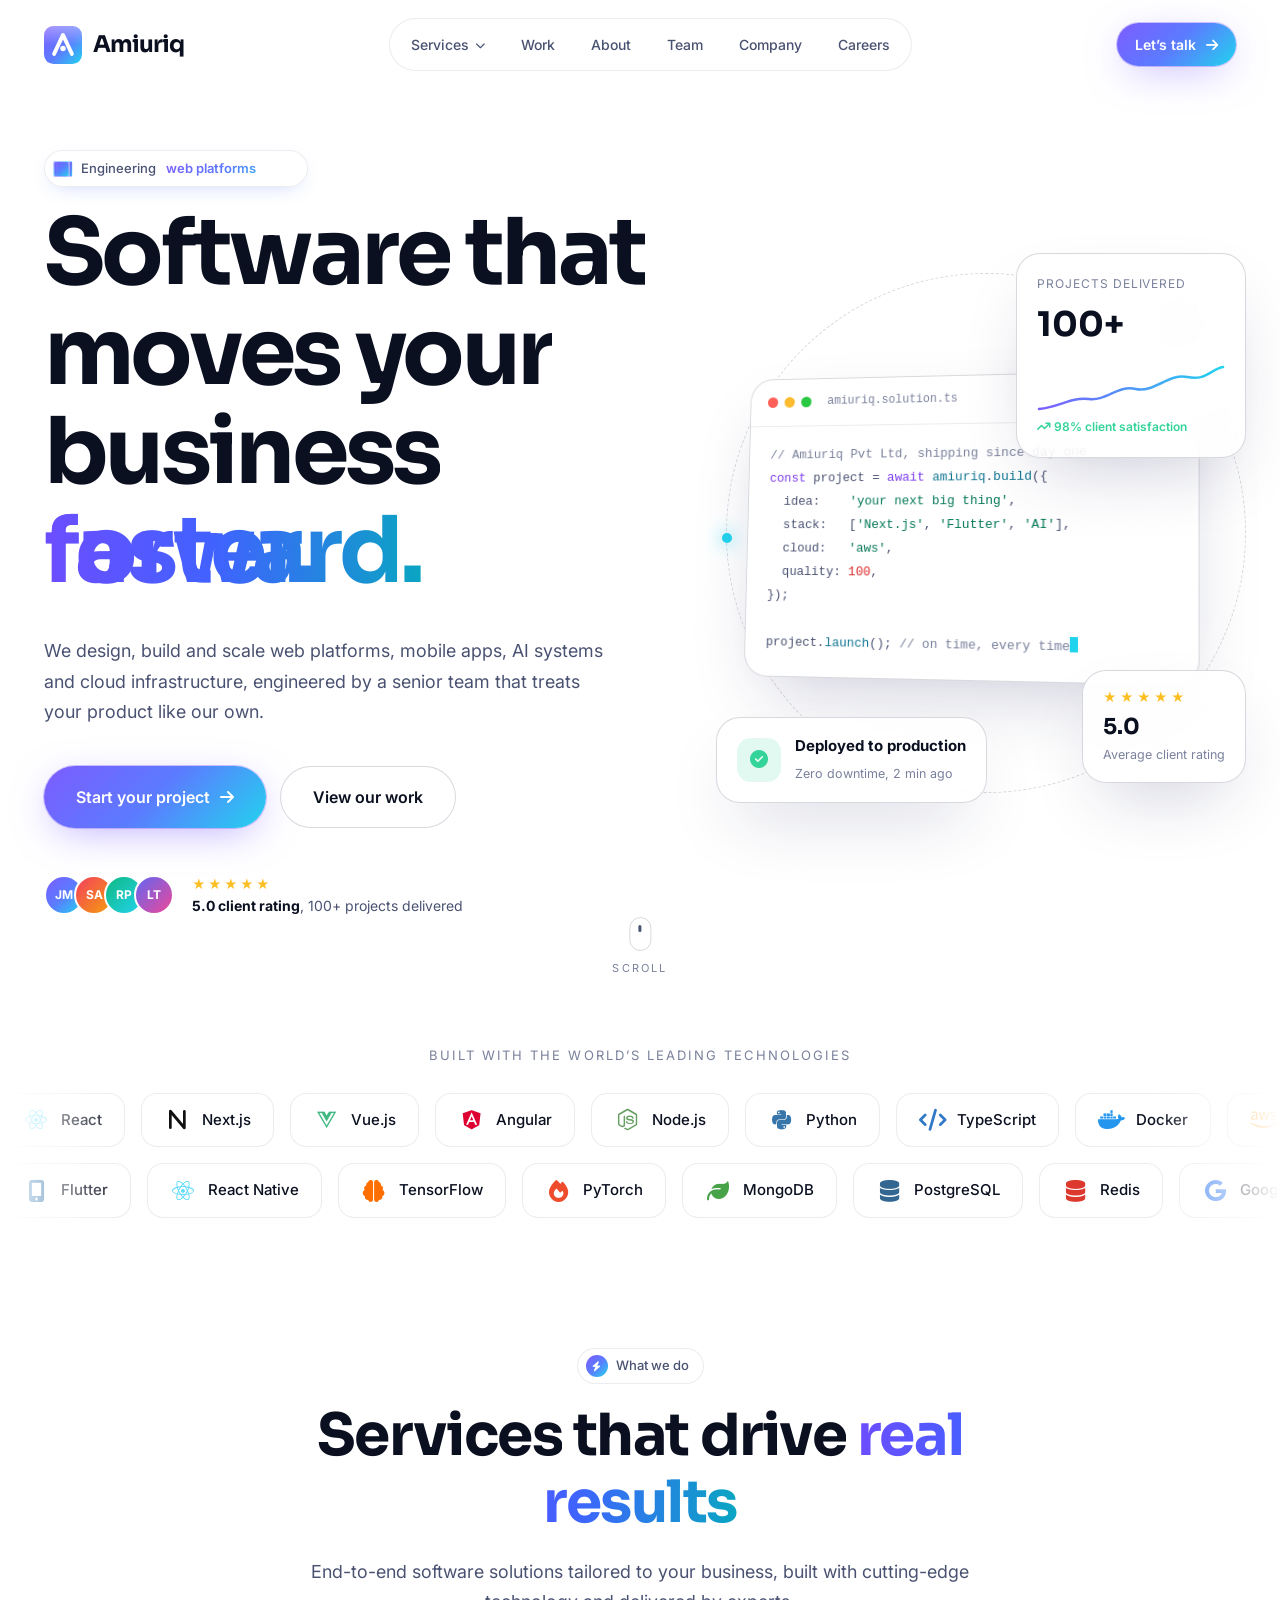
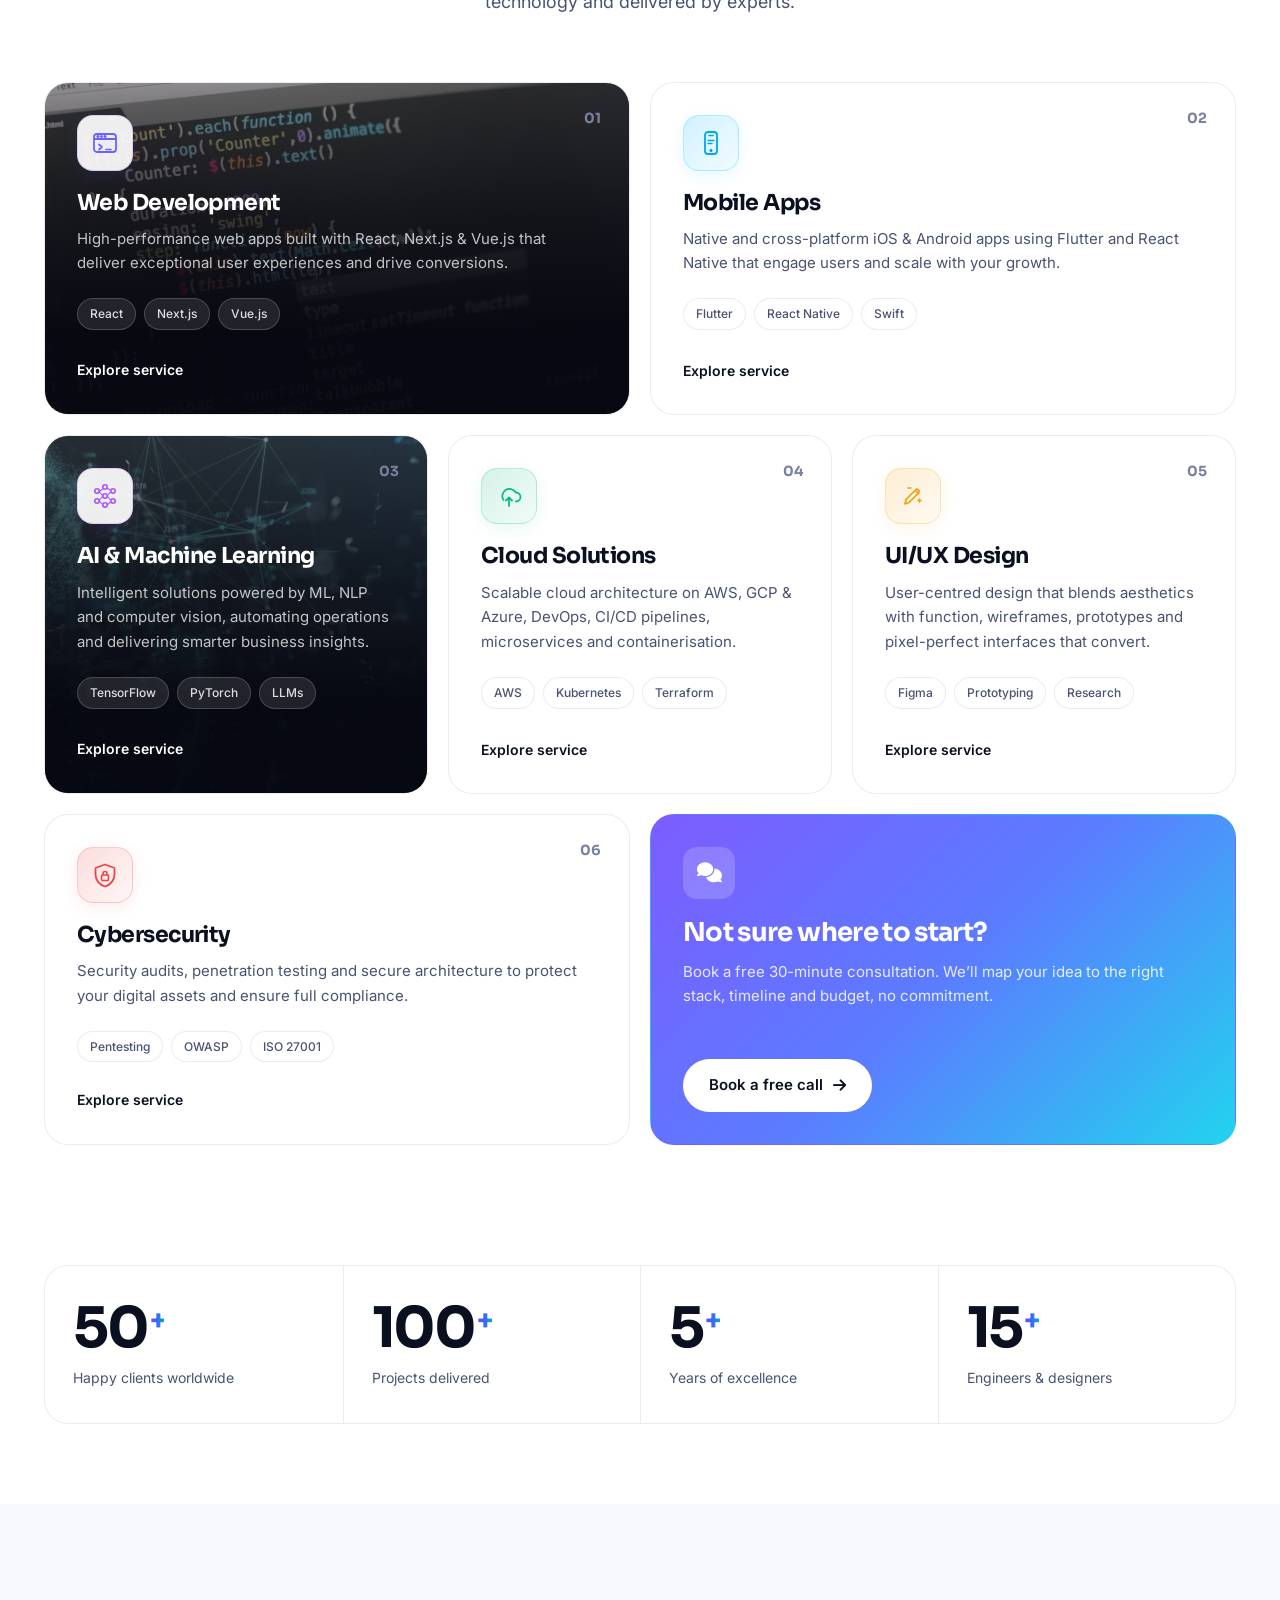
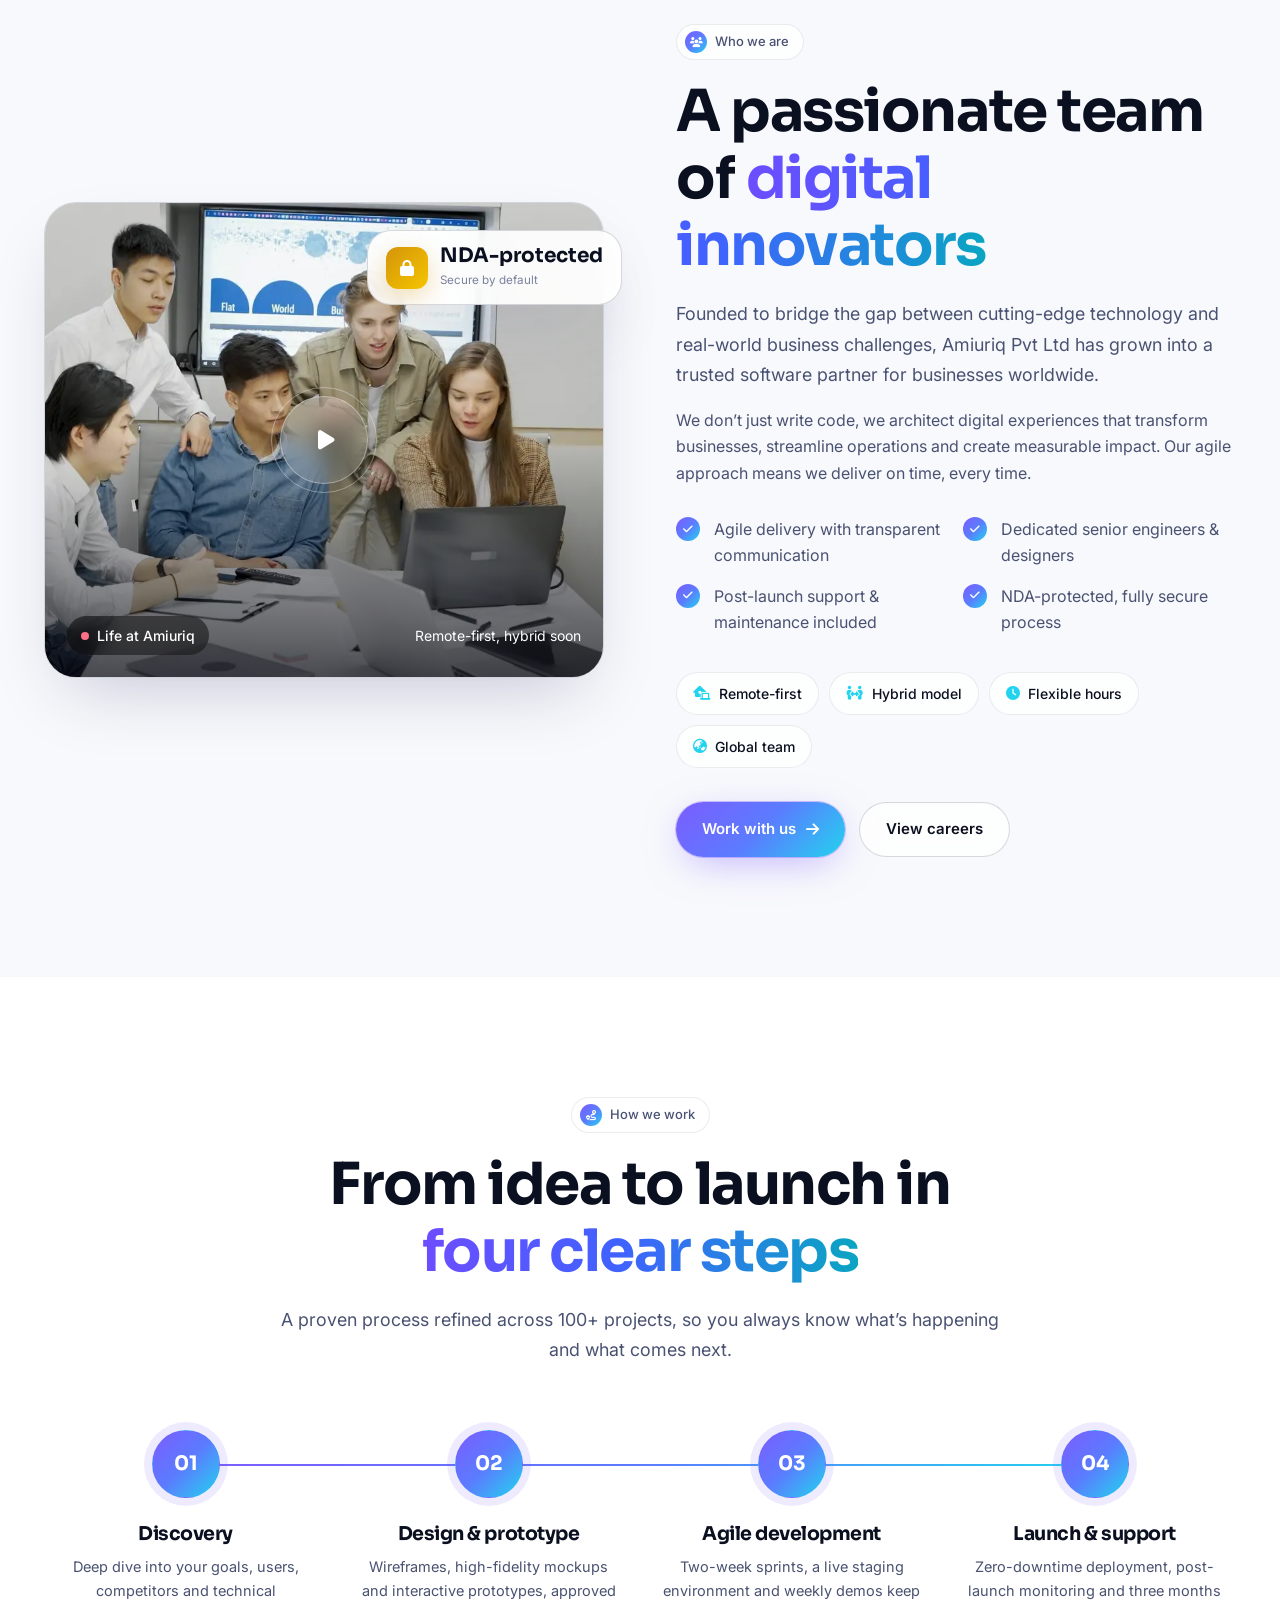
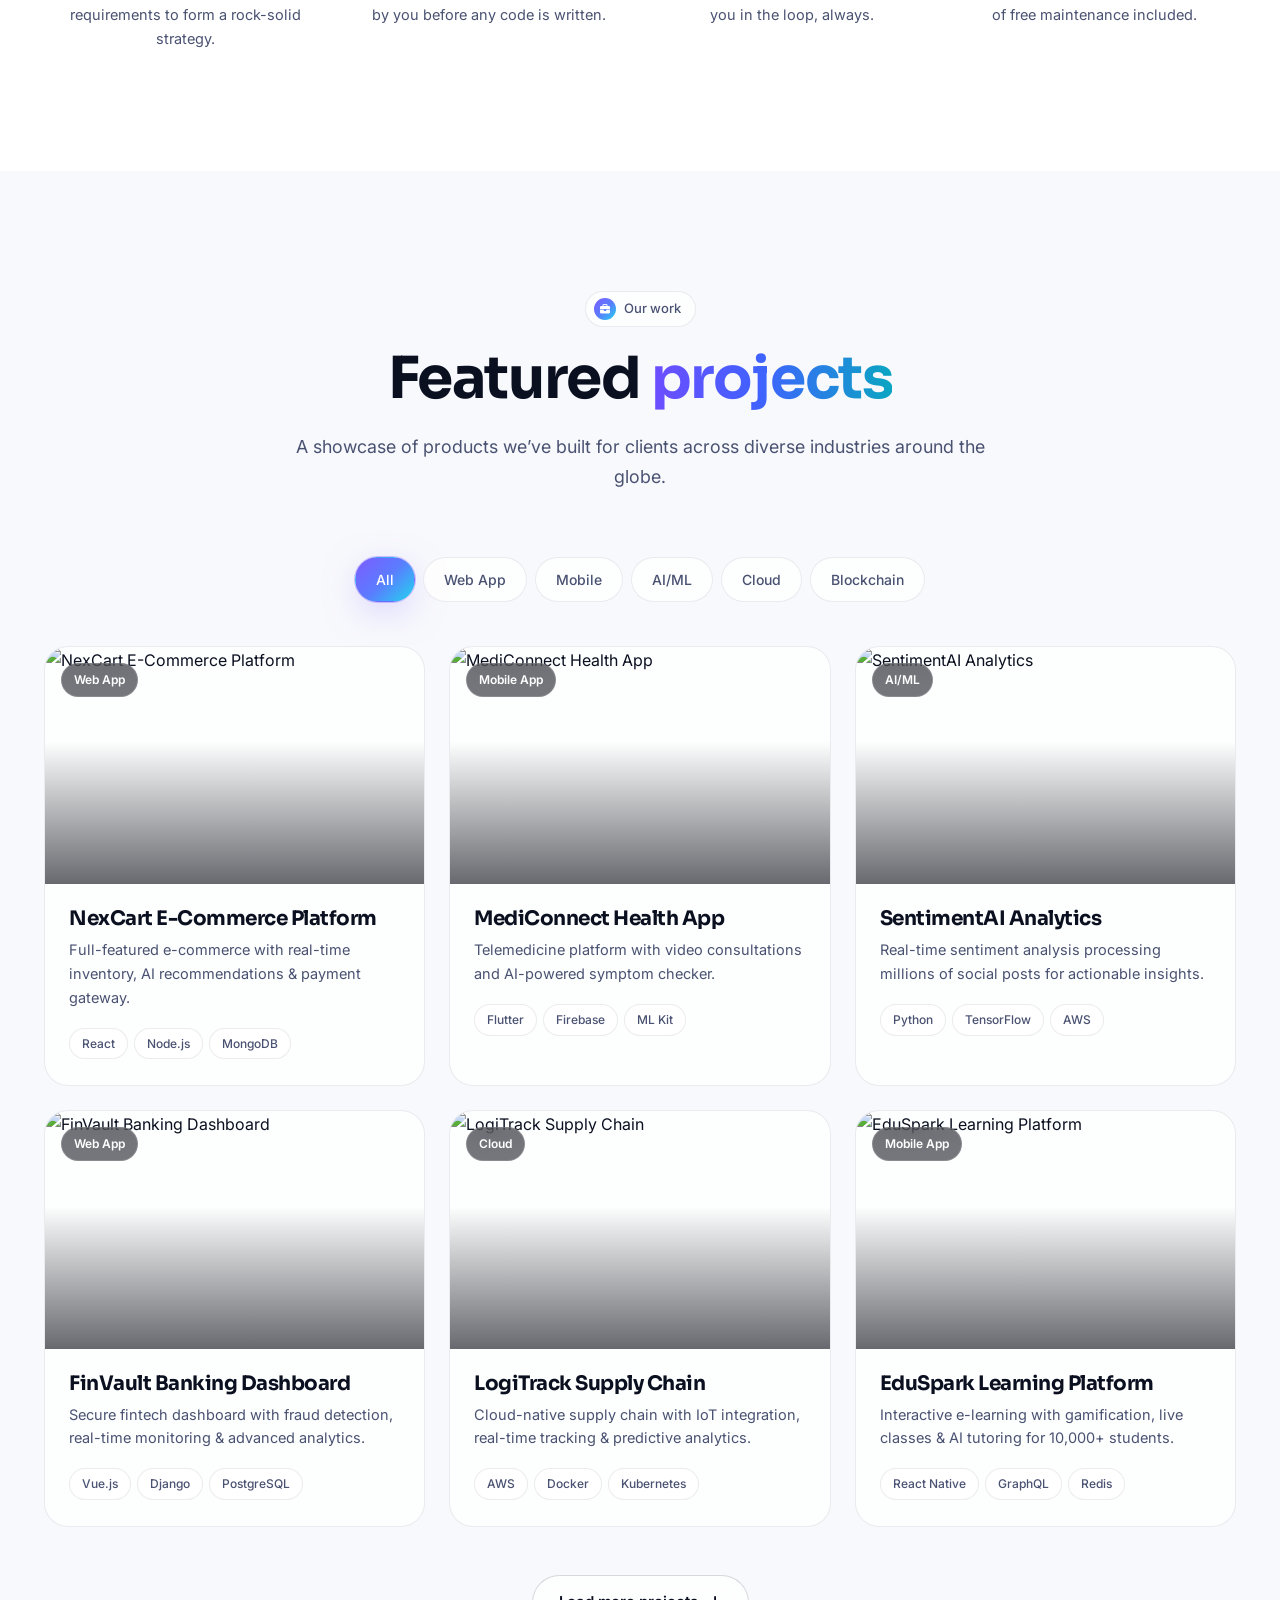
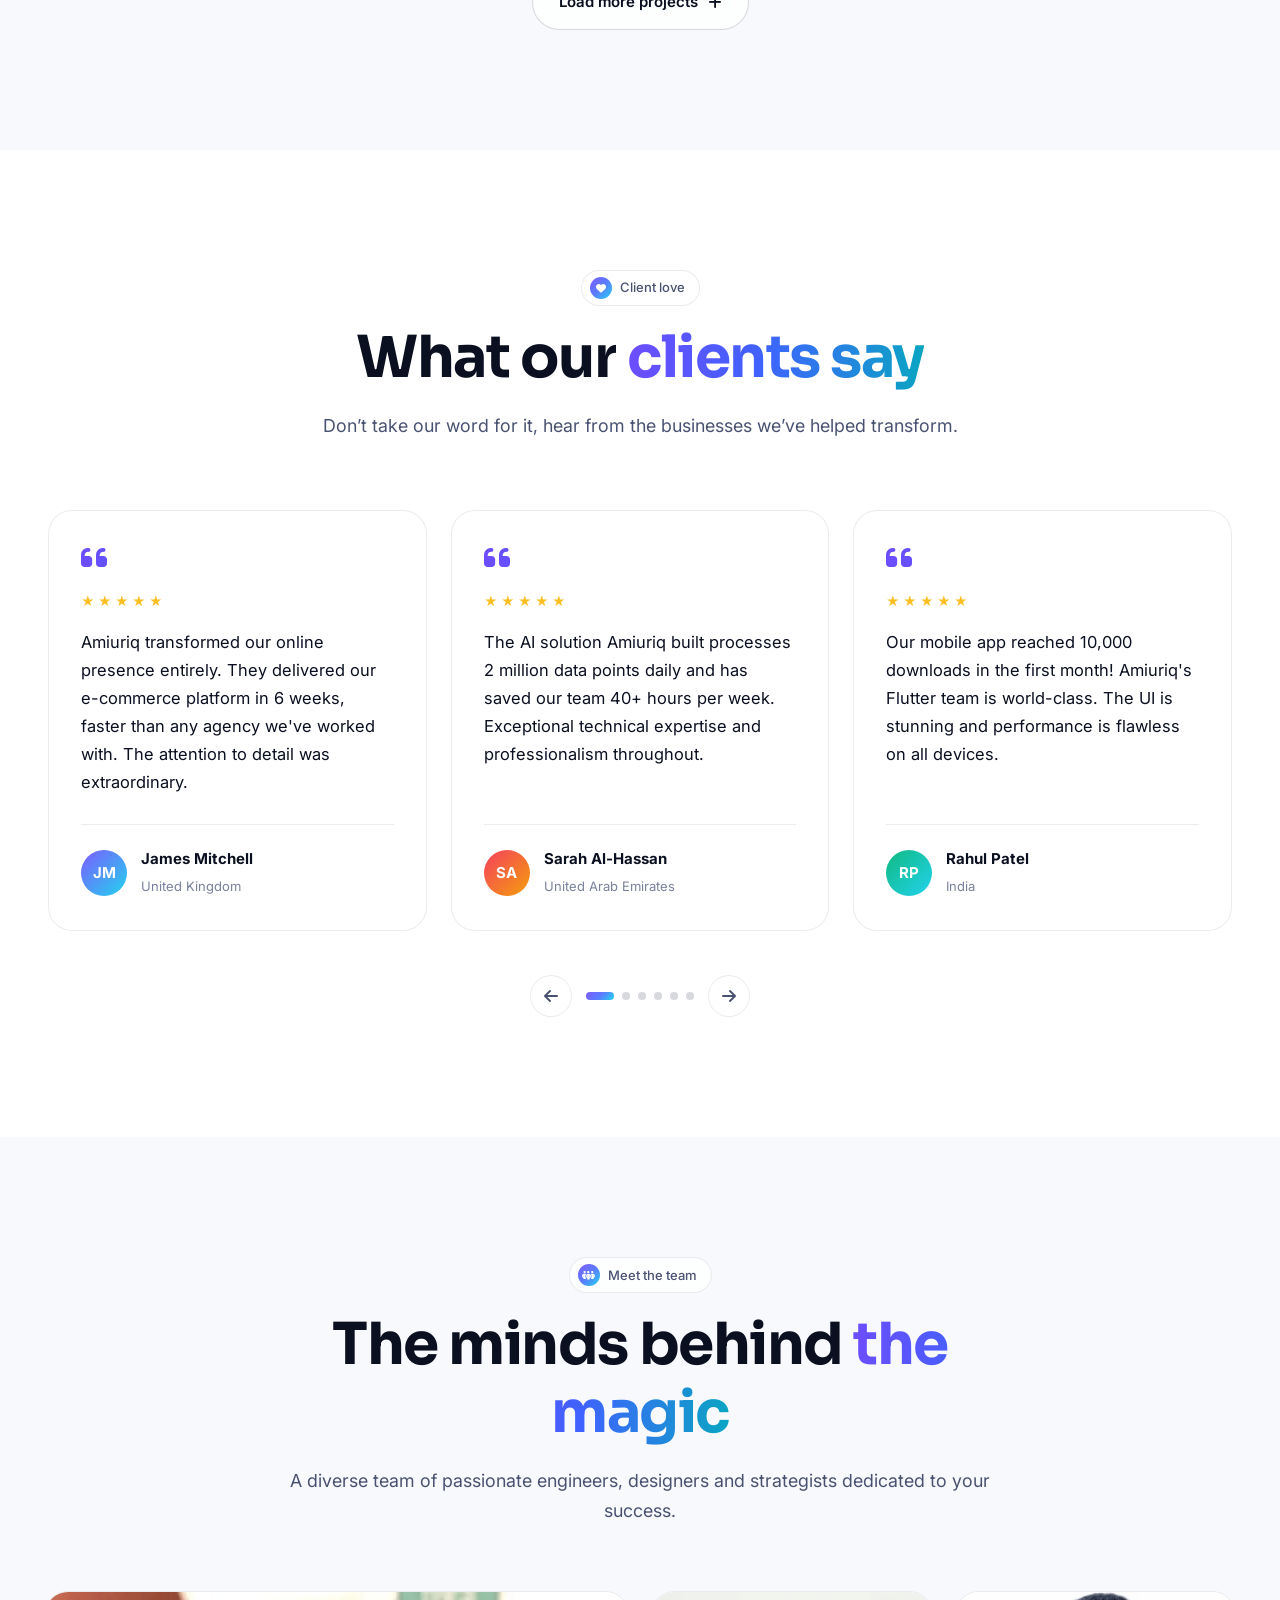
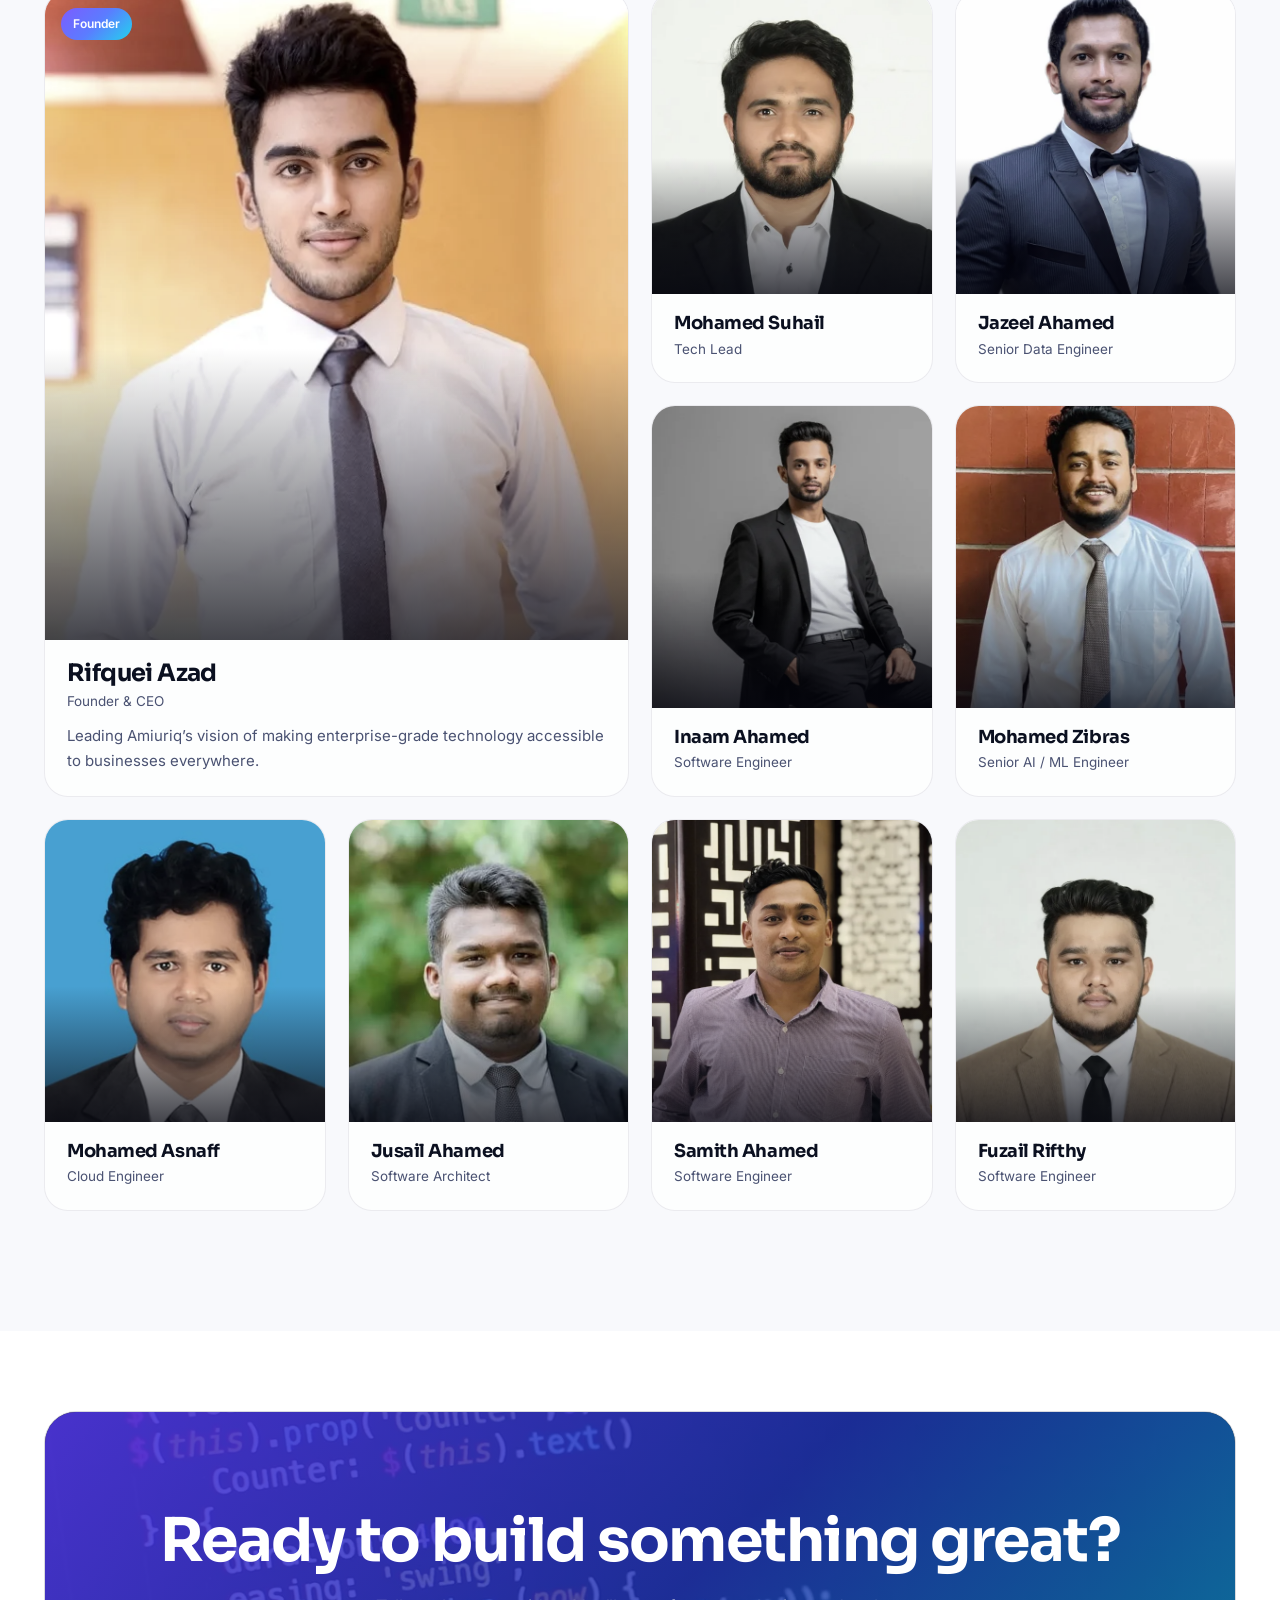
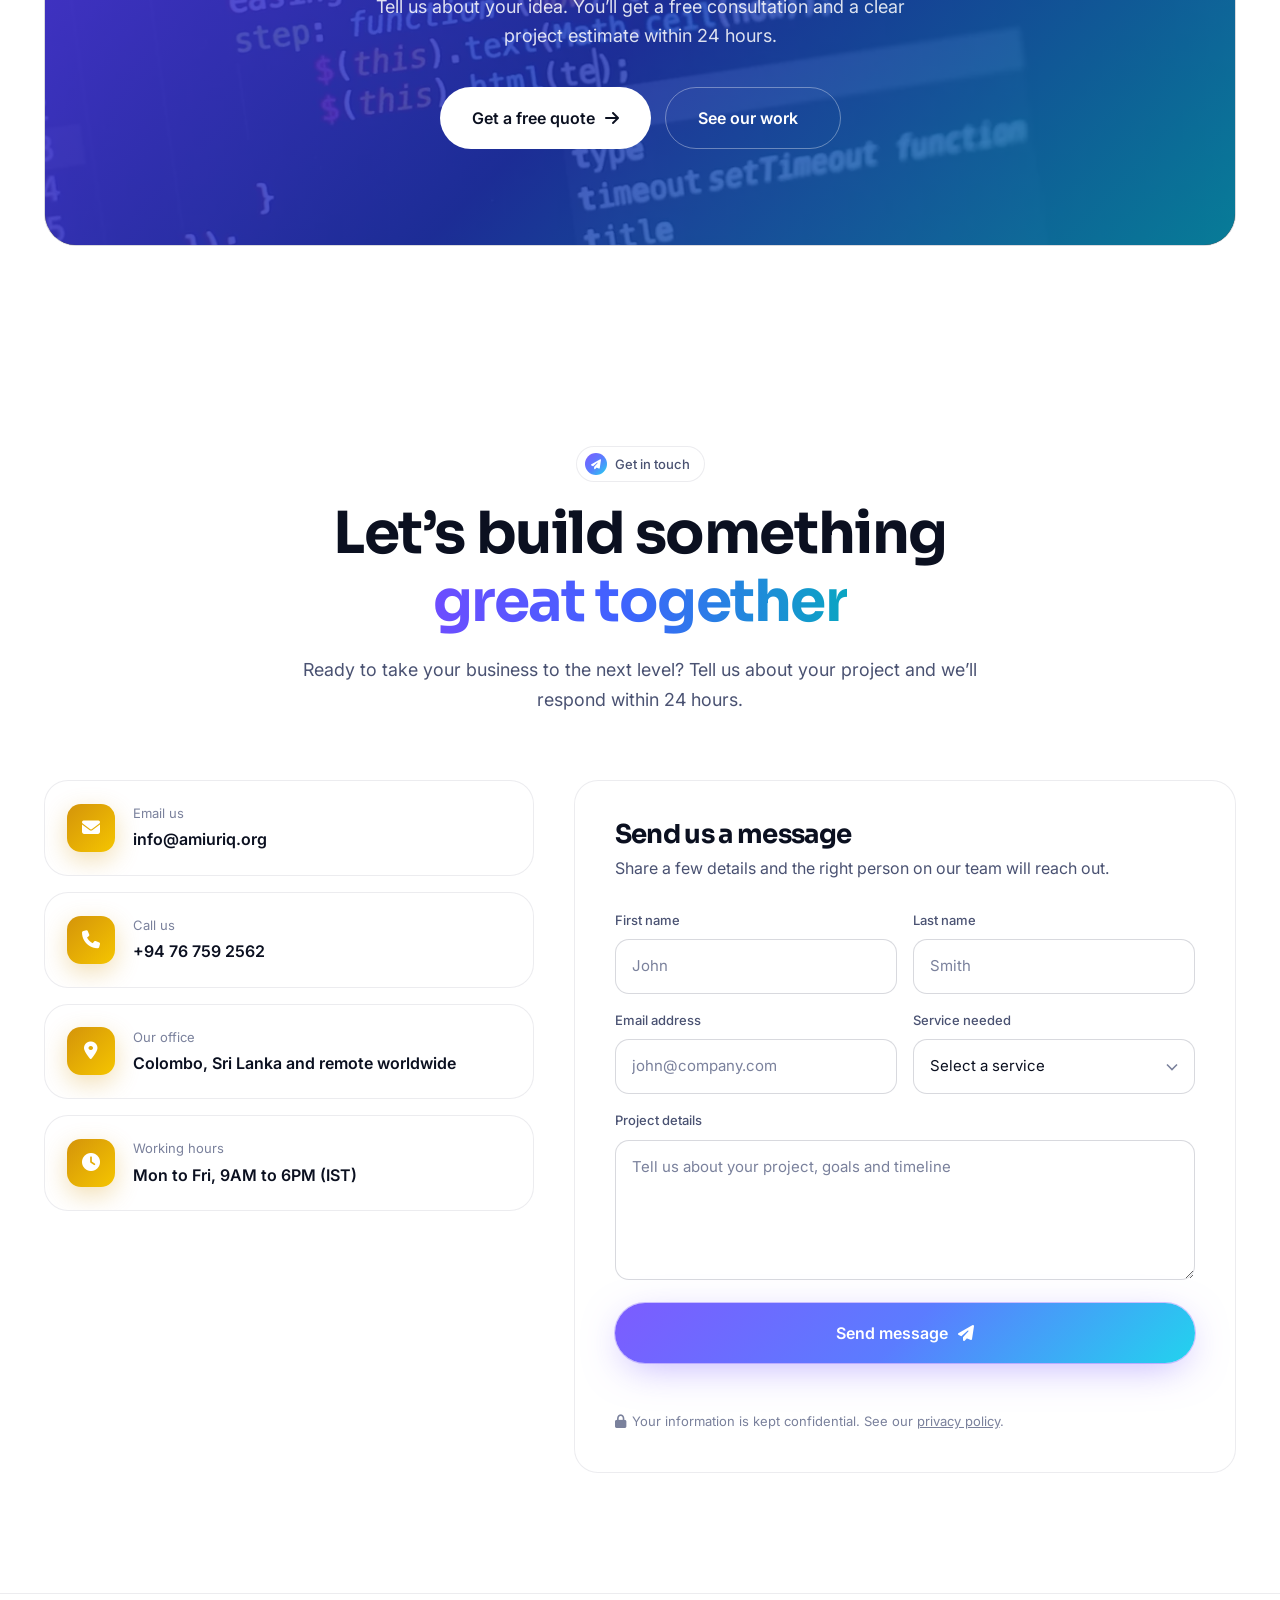
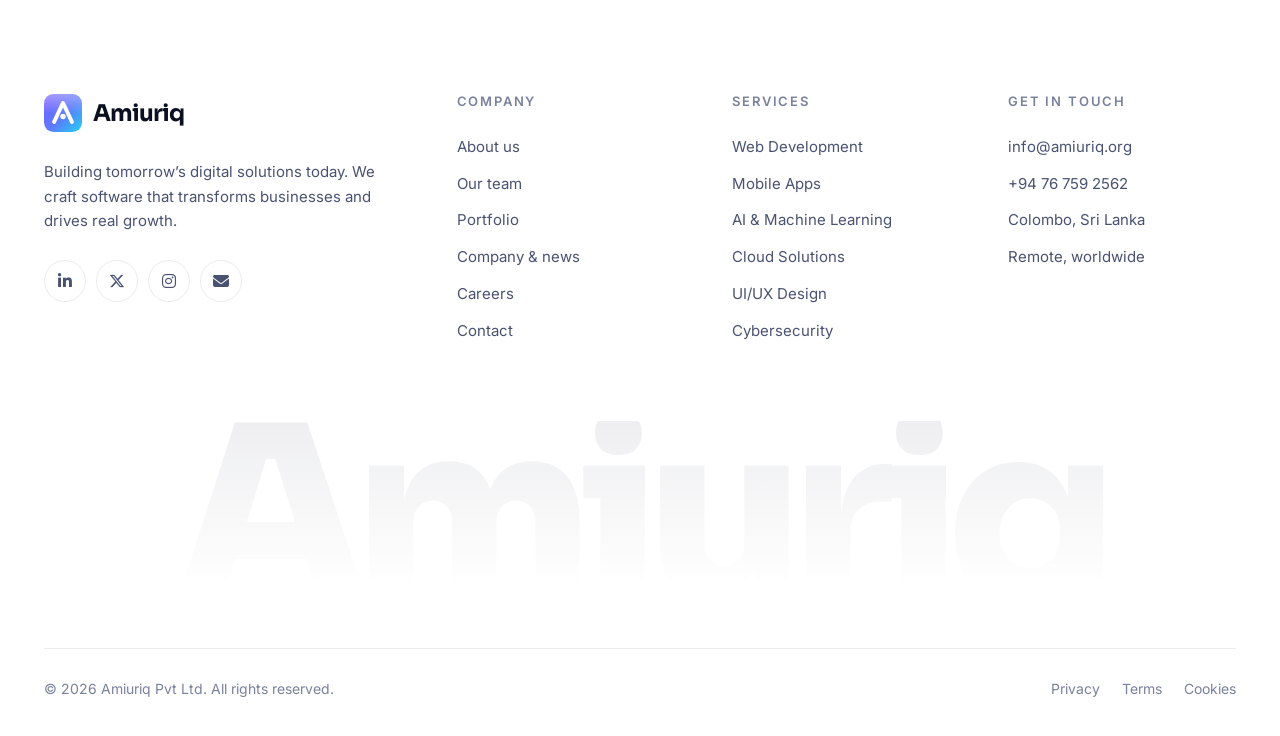
==== commit 4548b205: "Replace hero client badge with an animated 3D badge - Remove the "Trusted by 50+ global clients" bad" ====
--- a/index.html
+++ b/index.html
@@ -70,7 +70,7 @@
 <section class="hero">
   <div class="container hero-grid">
     <div>
-      <span class="eyebrow reveal"><span class="pulse"></span>Trusted by 50+ global clients</span>
+      <span class="eyebrow eyebrow-3d reveal"><span class="cube" aria-hidden="true"><i></i><i></i><i></i><i></i><i></i><i></i></span>Engineering <span class="prism-wrap"><span class="prism" aria-hidden="true"><b>web platforms</b><b>mobile apps</b><b>AI systems</b><b>cloud infrastructure</b></span><span class="sr-only">web platforms, mobile apps, AI systems and cloud infrastructure</span></span></span>
       <h1 class="display" data-split>Software that moves your business <span class="word-rotator"><span class="grad-text">forward.</span><span class="grad-text">faster.</span><span class="grad-text">smarter.</span><span class="grad-text">further.</span></span></h1>
       <p class="lead reveal" style="--d:.35s">We design, build and scale web platforms, mobile apps, AI systems and cloud infrastructure, engineered by a senior team that treats your product like our own.</p>
       <div class="btn-row reveal" style="--d:.5s">
--- a/assets/css/main.css
+++ b/assets/css/main.css
@@ -838,3 +838,32 @@
 .tech-pill i { font-size: 22px; width: 26px; text-align: center; }
 .tech-cloud .pill i { color: #d4940a; }
 .skip-link:not(:focus) { transform: translateY(-200%); opacity: 0; pointer-events: none; }
+
+/* Hero badge: spinning 3D cube and words flipping on a 3D prism */
+.eyebrow-3d { gap: 10px; padding: 7px 16px 7px 10px; perspective: 600px; box-shadow: 0 6px 20px -10px rgba(91, 124, 255, 0.45); }
+.eyebrow-3d .cube { --s: 16px; position: relative; width: var(--s); height: var(--s); flex: none; transform-style: preserve-3d; animation: cube-spin 6s linear infinite; }
+.eyebrow-3d .cube i { position: absolute; inset: 0; border-radius: 3px; border: 1px solid rgba(255, 255, 255, 0.55); background: var(--grad); opacity: 0.92; }
+.eyebrow-3d .cube i:nth-child(1) { transform: translateZ(calc(var(--s) / 2)); }
+.eyebrow-3d .cube i:nth-child(2) { transform: rotateY(180deg) translateZ(calc(var(--s) / 2)); }
+.eyebrow-3d .cube i:nth-child(3) { transform: rotateY(90deg) translateZ(calc(var(--s) / 2)); }
+.eyebrow-3d .cube i:nth-child(4) { transform: rotateY(-90deg) translateZ(calc(var(--s) / 2)); }
+.eyebrow-3d .cube i:nth-child(5) { transform: rotateX(90deg) translateZ(calc(var(--s) / 2)); }
+.eyebrow-3d .cube i:nth-child(6) { transform: rotateX(-90deg) translateZ(calc(var(--s) / 2)); }
+@keyframes cube-spin { from { transform: rotateX(-24deg) rotateY(0deg); } to { transform: rotateX(-24deg) rotateY(360deg); } }
+
+.eyebrow-3d .prism-wrap { --h: 1.5em; display: inline-block; height: var(--h); line-height: var(--h); perspective: 300px; }
+.eyebrow-3d .prism { position: relative; display: inline-grid; height: var(--h); transform-style: preserve-3d; transform-origin: 50% 50% calc(var(--h) / -2); animation: prism-turn 10s cubic-bezier(.7, 0, .3, 1) infinite; }
+.eyebrow-3d .prism b { grid-area: 1 / 1; font-weight: 600; white-space: nowrap; color: var(--violet); background: var(--grad); -webkit-background-clip: text; background-clip: text; -webkit-text-fill-color: transparent; backface-visibility: hidden; transform-origin: 50% 50% calc(var(--h) / -2); }
+.eyebrow-3d .prism b:nth-child(2) { transform: rotateX(-90deg); }
+.eyebrow-3d .prism b:nth-child(3) { transform: rotateX(-180deg); }
+.eyebrow-3d .prism b:nth-child(4) { transform: rotateX(-270deg); }
+@keyframes prism-turn {
+  0%, 20% { transform: rotateX(0deg); }
+  25%, 45% { transform: rotateX(90deg); }
+  50%, 70% { transform: rotateX(180deg); }
+  75%, 95% { transform: rotateX(270deg); }
+  100% { transform: rotateX(360deg); }
+}
+@media (prefers-reduced-motion: reduce) {
+  .eyebrow-3d .cube, .eyebrow-3d .prism { animation: none; }
+}
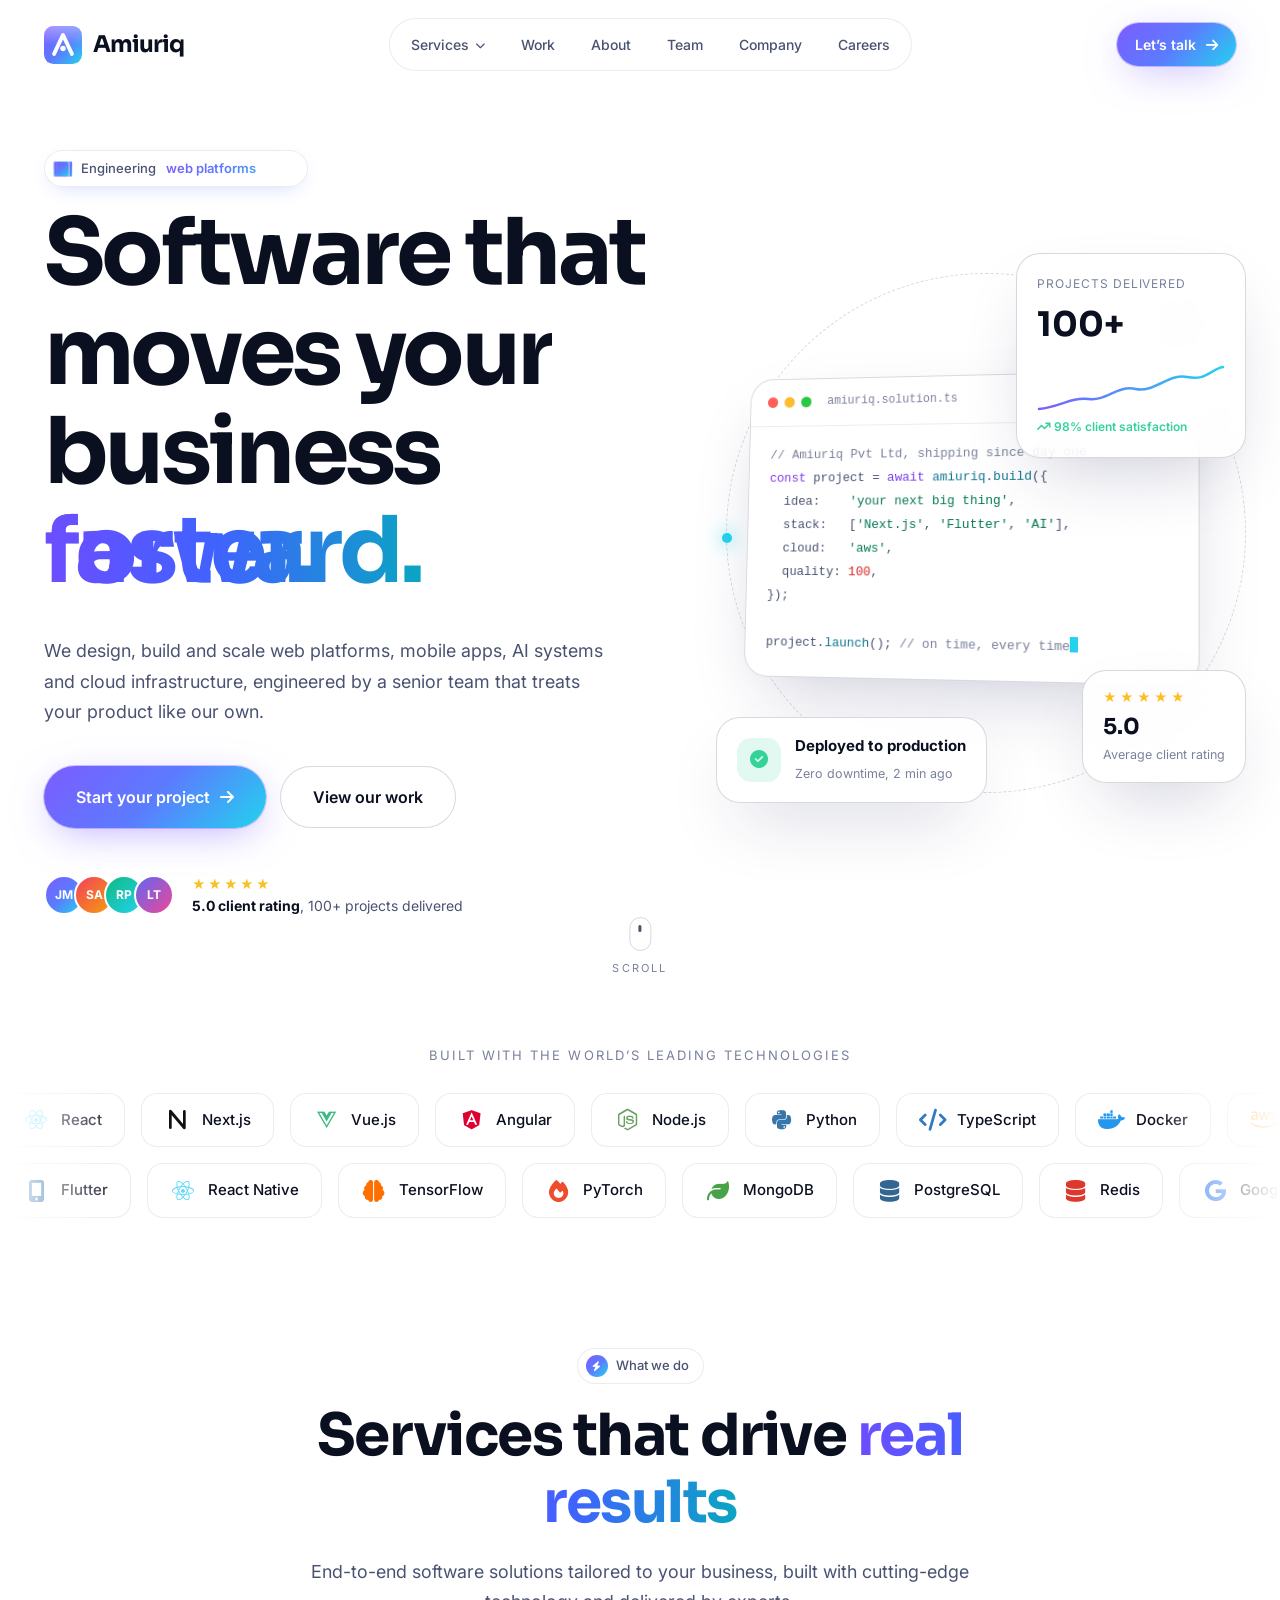
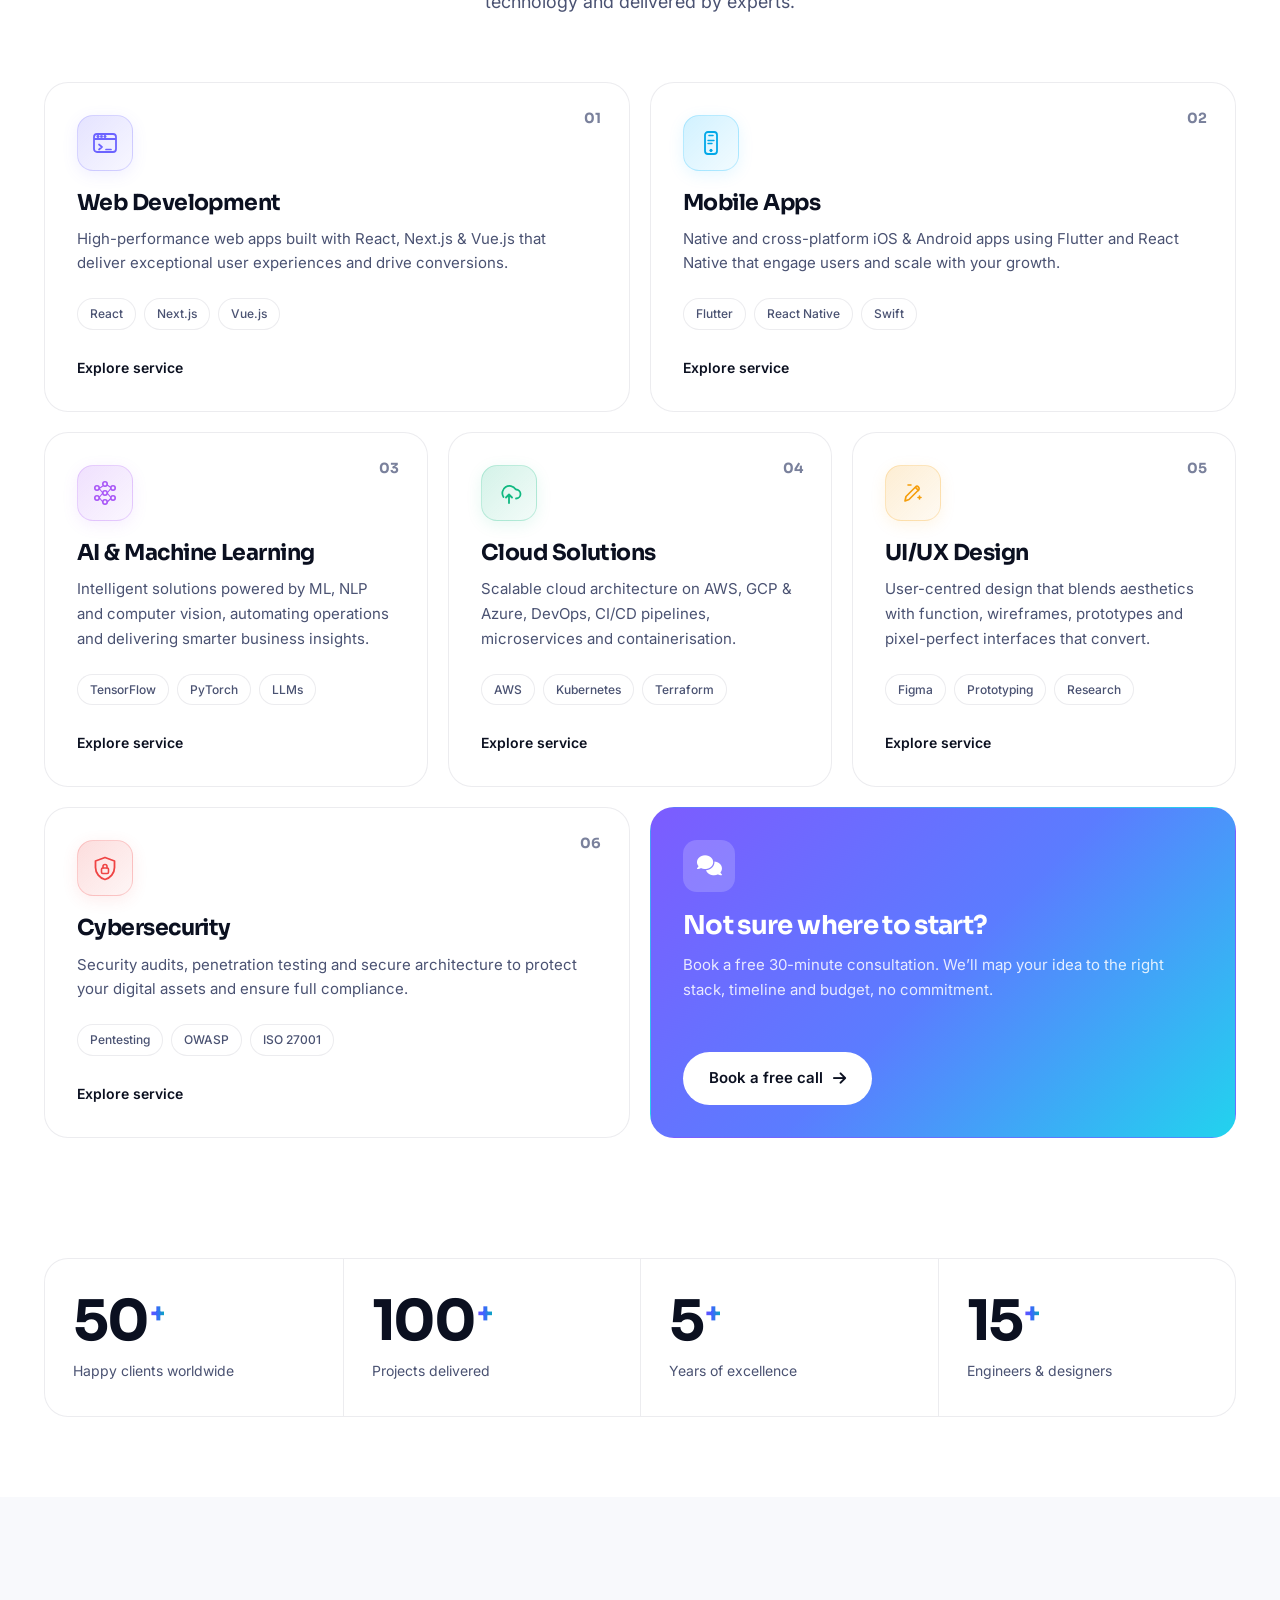
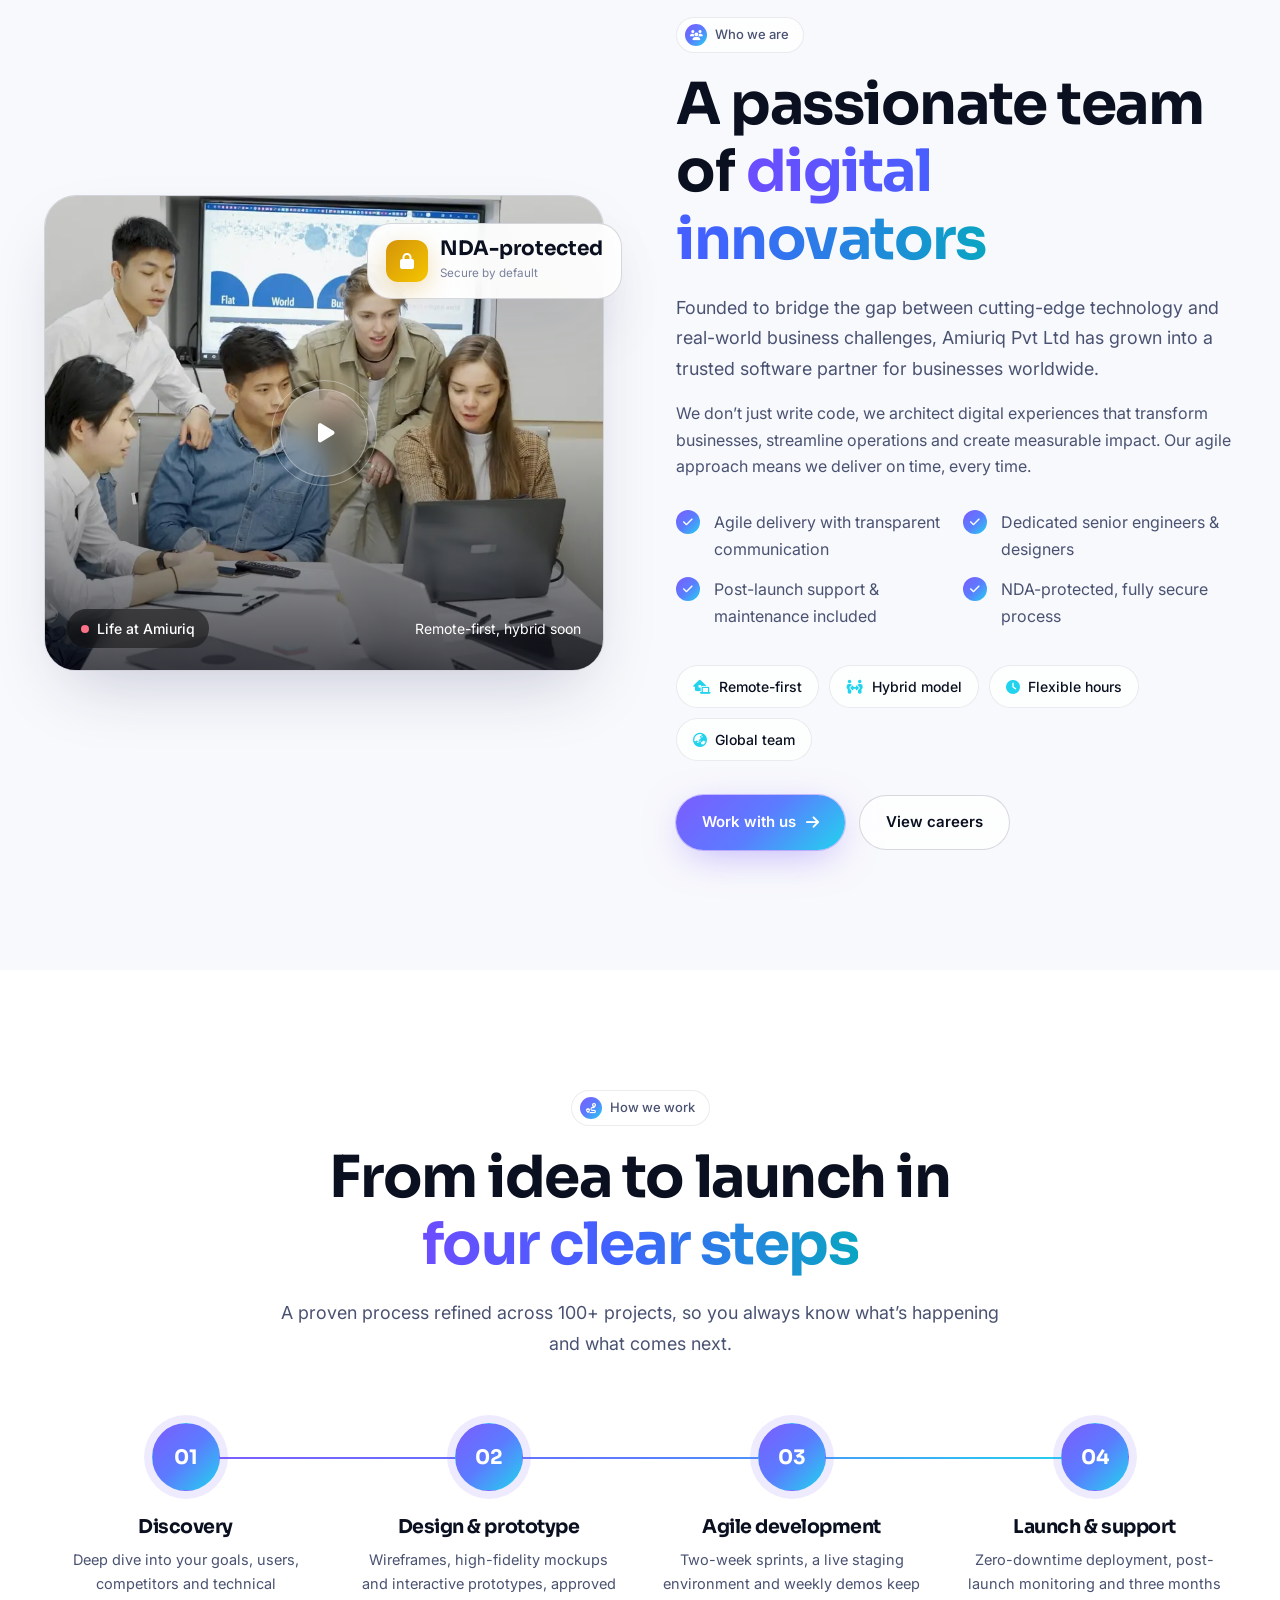
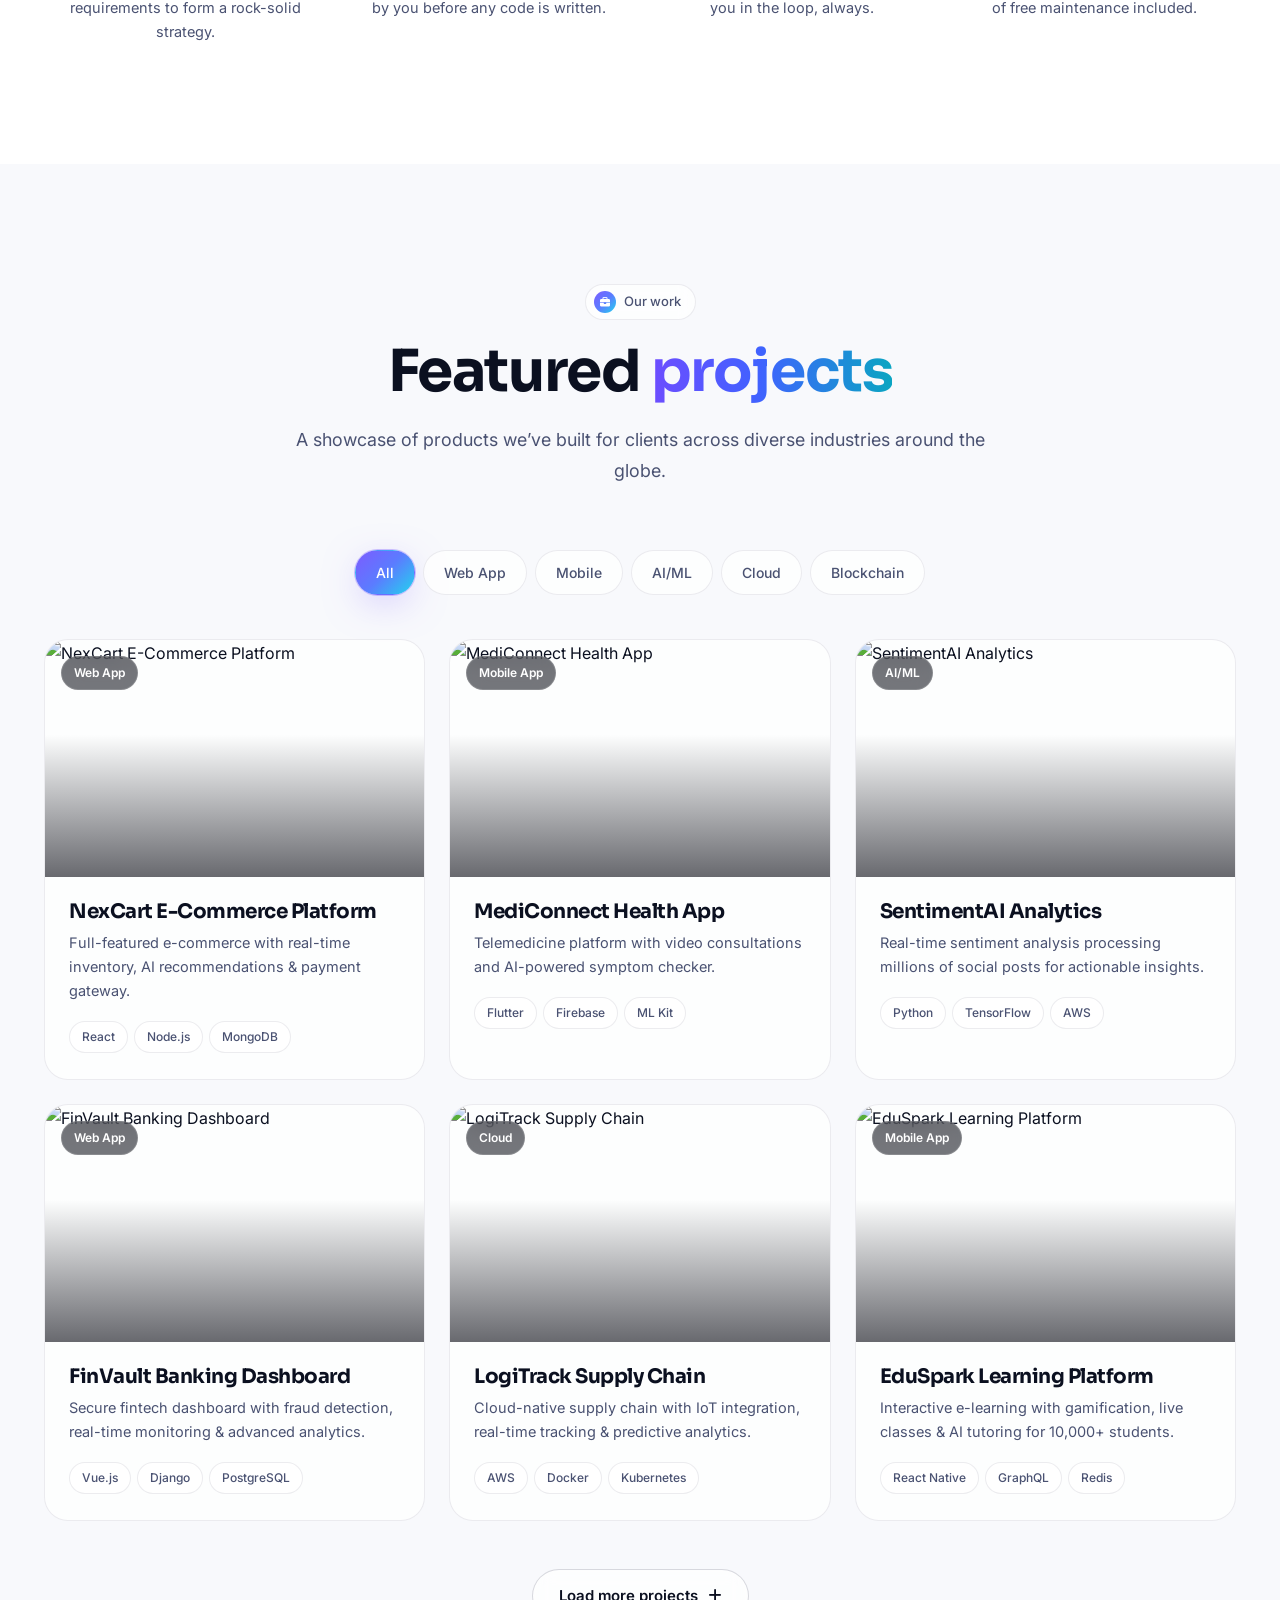
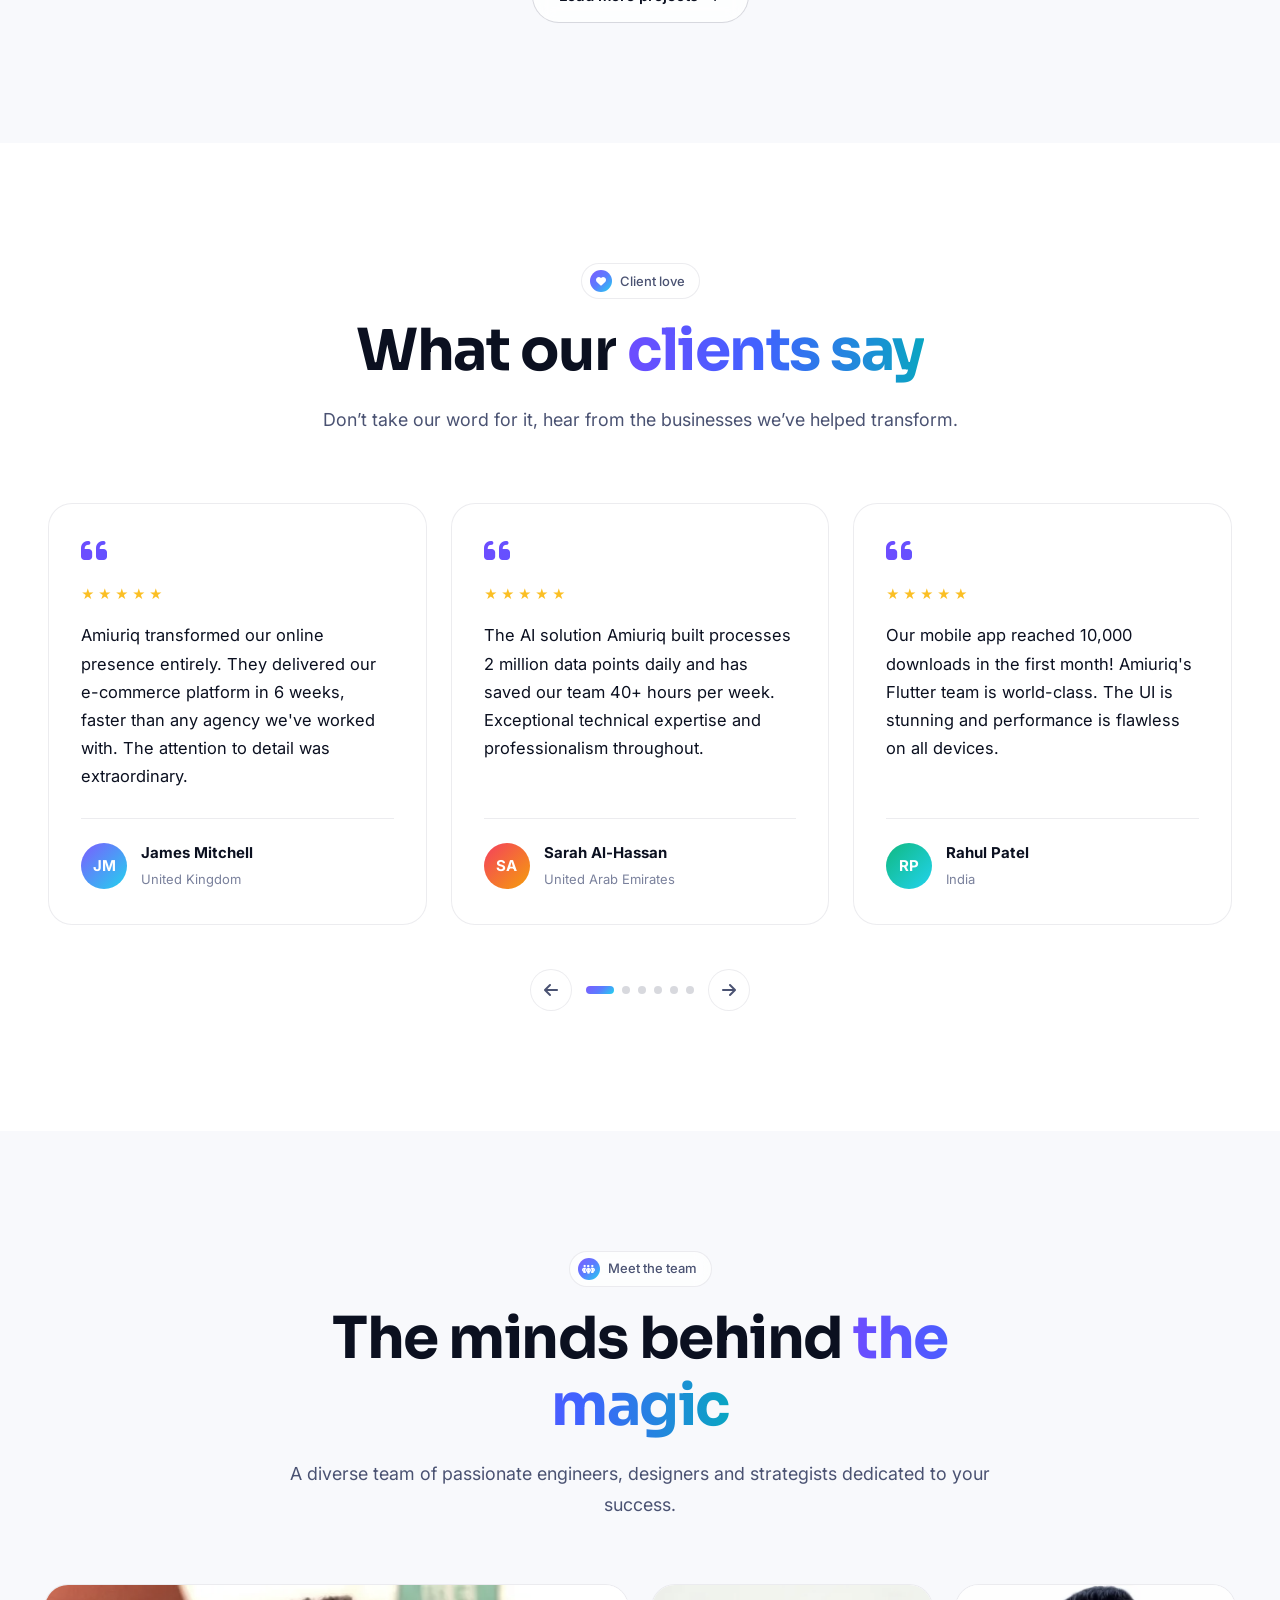
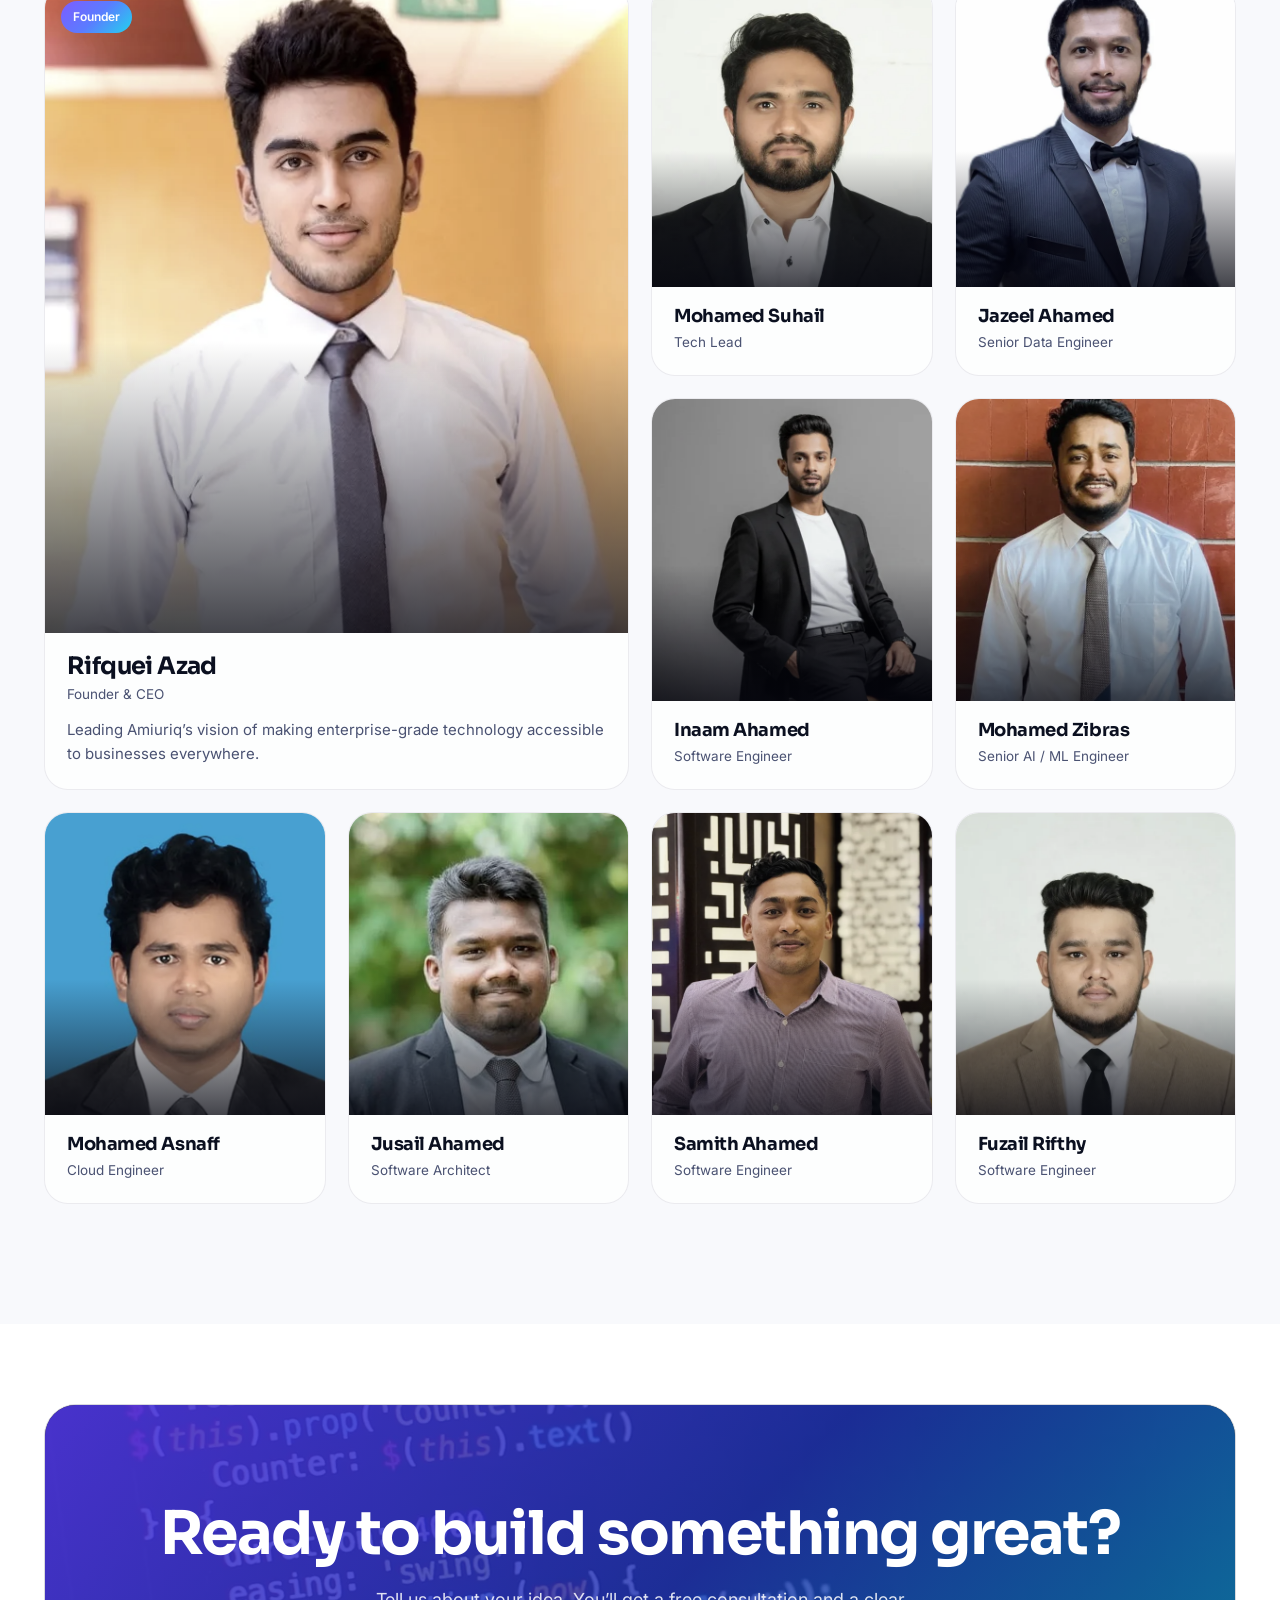
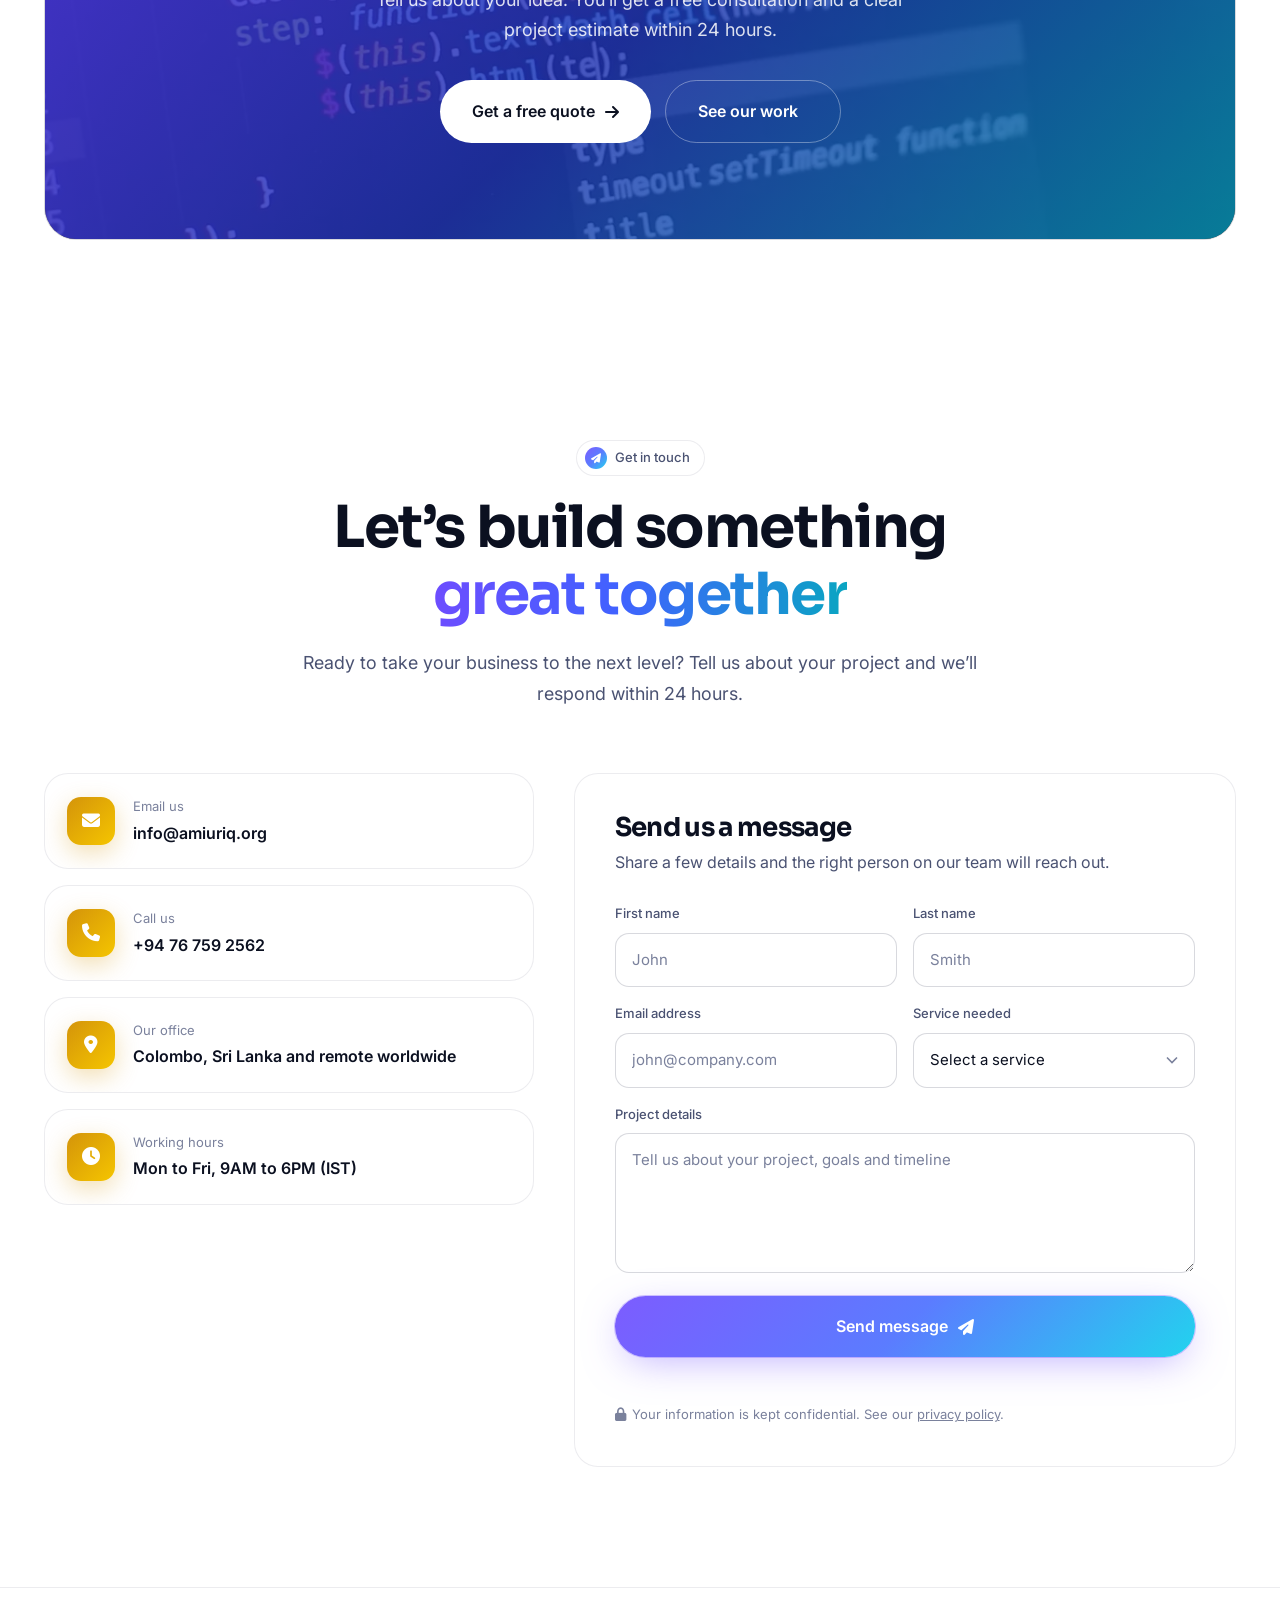
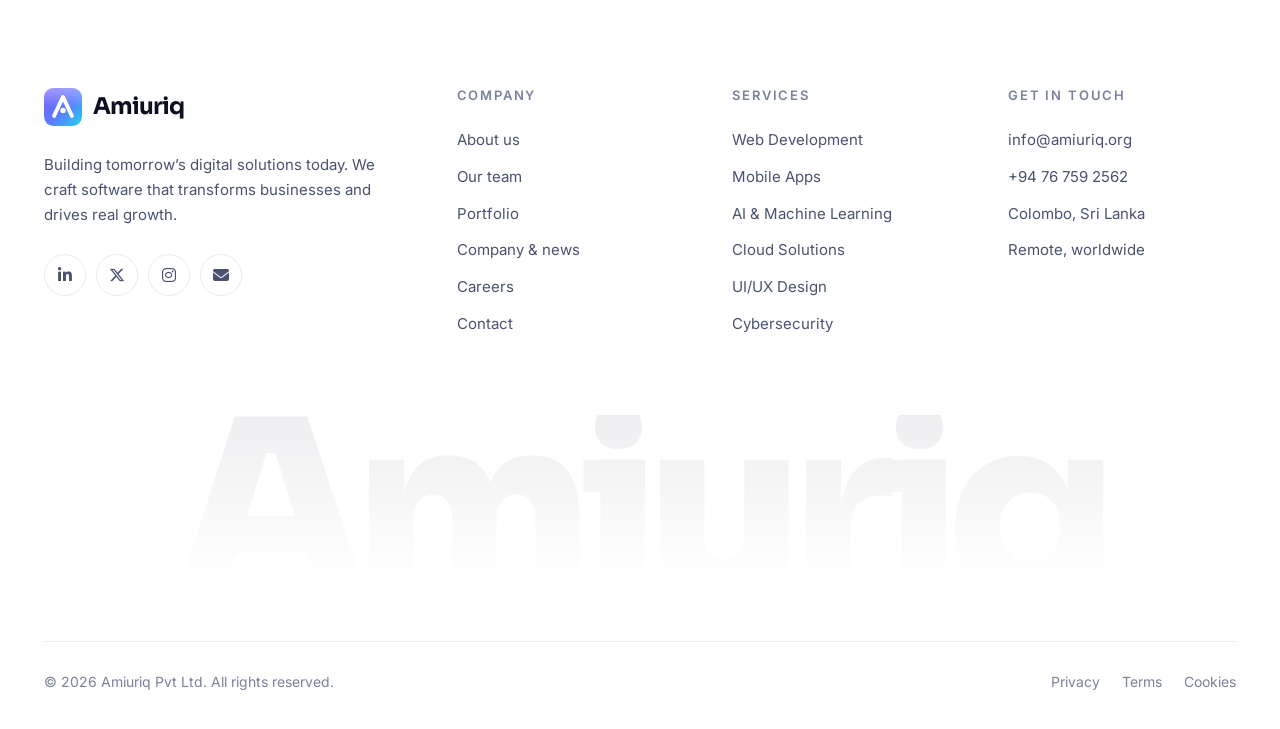
==== commit 0a7efdb2: "Remove background videos from the What we do service cards Co-Authored-By: Claude Opus 5.5 <noreply@" ====
--- a/index.html
+++ b/index.html
@@ -130,17 +130,15 @@
       <p class="lead reveal">End-to-end software solutions tailored to your business, built with cutting-edge technology and delivered by experts.</p>
     </div>
     <div class="bento" data-stagger="0.07">
-      <a href="web-development.html" class="card spotlight svc-card reveal wide media">
-          <video data-autoplay muted loop playsinline preload="none" poster="assets/video/code.webp" aria-hidden="true"><source src="assets/video/code.mp4" type="video/mp4"></video>
+      <a href="web-development.html" class="card spotlight svc-card reveal wide">
           <span class="num">01</span>
-          <div class="inner"><span class="icon-tile sicon si1"><svg width="26" height="26" viewBox="0 0 26 26" fill="none"><rect x="2" y="4" width="22" height="18" rx="3" stroke="white" stroke-width="1.8"/><path d="M2 9h22" stroke="white" stroke-width="1.8"/><circle cx="6" cy="6.5" r="1.1" fill="white"/><circle cx="9.5" cy="6.5" r="1.1" fill="white"/><circle cx="13" cy="6.5" r="1.1" fill="white"/><path d="M7 14.5l3 2.5-3 2.5" stroke="white" stroke-width="1.7" stroke-linecap="round" stroke-linejoin="round"/><path d="M14 19.5h5" stroke="white" stroke-width="1.7" stroke-linecap="round"/></svg></span><h3>Web Development</h3><p>High-performance web apps built with React, Next.js &amp; Vue.js that deliver exceptional user experiences and drive conversions.</p><div class="tags"><span class="tag">React</span><span class="tag">Next.js</span><span class="tag">Vue.js</span></div><span class="link-arrow">Explore service <i class="fas fa-arrow-up-right"></i></span></div>
+          <span class="icon-tile sicon si1"><svg width="26" height="26" viewBox="0 0 26 26" fill="none"><rect x="2" y="4" width="22" height="18" rx="3" stroke="white" stroke-width="1.8"/><path d="M2 9h22" stroke="white" stroke-width="1.8"/><circle cx="6" cy="6.5" r="1.1" fill="white"/><circle cx="9.5" cy="6.5" r="1.1" fill="white"/><circle cx="13" cy="6.5" r="1.1" fill="white"/><path d="M7 14.5l3 2.5-3 2.5" stroke="white" stroke-width="1.7" stroke-linecap="round" stroke-linejoin="round"/><path d="M14 19.5h5" stroke="white" stroke-width="1.7" stroke-linecap="round"/></svg></span><h3>Web Development</h3><p>High-performance web apps built with React, Next.js &amp; Vue.js that deliver exceptional user experiences and drive conversions.</p><div class="tags"><span class="tag">React</span><span class="tag">Next.js</span><span class="tag">Vue.js</span></div><span class="link-arrow">Explore service <i class="fas fa-arrow-up-right"></i></span>
         </a><a href="mobile-app-development.html" class="card spotlight svc-card reveal wide">
           <span class="num">02</span>
           <span class="icon-tile sicon si2"><svg width="26" height="26" viewBox="0 0 26 26" fill="none"><rect x="7" y="2" width="12" height="22" rx="3" stroke="white" stroke-width="1.8"/><path d="M11 5.5h4" stroke="white" stroke-width="1.6" stroke-linecap="round"/><circle cx="13" cy="20.5" r="1.2" fill="white"/><path d="M10 10.5h6M10 13.5h4" stroke="white" stroke-width="1.4" stroke-linecap="round"/></svg></span><h3>Mobile Apps</h3><p>Native and cross-platform iOS &amp; Android apps using Flutter and React Native that engage users and scale with your growth.</p><div class="tags"><span class="tag">Flutter</span><span class="tag">React Native</span><span class="tag">Swift</span></div><span class="link-arrow">Explore service <i class="fas fa-arrow-up-right"></i></span>
-        </a><a href="ai-machine-learning.html" class="card spotlight svc-card reveal media">
-          <video data-autoplay muted loop playsinline preload="none" poster="assets/video/globe.webp" aria-hidden="true"><source src="assets/video/globe.mp4" type="video/mp4"></video>
+        </a><a href="ai-machine-learning.html" class="card spotlight svc-card reveal">
           <span class="num">03</span>
-          <div class="inner"><span class="icon-tile sicon si3"><svg width="26" height="26" viewBox="0 0 26 26" fill="none"><circle cx="5" cy="8" r="2.2" stroke="white" stroke-width="1.6"/><circle cx="5" cy="18" r="2.2" stroke="white" stroke-width="1.6"/><circle cx="13" cy="4" r="2.2" stroke="white" stroke-width="1.6"/><circle cx="13" cy="13" r="2.2" stroke="white" stroke-width="1.6"/><circle cx="13" cy="22" r="2.2" stroke="white" stroke-width="1.6"/><circle cx="21" cy="8" r="2.2" stroke="white" stroke-width="1.6"/><circle cx="21" cy="18" r="2.2" stroke="white" stroke-width="1.6"/><line x1="7.2" y1="8.5" x2="10.8" y2="6" stroke="white" stroke-width="1.1"/><line x1="7.2" y1="8.5" x2="10.8" y2="13" stroke="white" stroke-width="1.1"/><line x1="7.2" y1="17.5" x2="10.8" y2="13" stroke="white" stroke-width="1.1"/><line x1="7.2" y1="17.5" x2="10.8" y2="22" stroke="white" stroke-width="1.1"/><line x1="15.2" y1="5" x2="18.8" y2="7.5" stroke="white" stroke-width="1.1"/><line x1="15.2" y1="13" x2="18.8" y2="8.5" stroke="white" stroke-width="1.1"/><line x1="15.2" y1="13" x2="18.8" y2="17.5" stroke="white" stroke-width="1.1"/><line x1="15.2" y1="22" x2="18.8" y2="18.5" stroke="white" stroke-width="1.1"/></svg></span><h3>AI &amp; Machine Learning</h3><p>Intelligent solutions powered by ML, NLP and computer vision, automating operations and delivering smarter business insights.</p><div class="tags"><span class="tag">TensorFlow</span><span class="tag">PyTorch</span><span class="tag">LLMs</span></div><span class="link-arrow">Explore service <i class="fas fa-arrow-up-right"></i></span></div>
+          <span class="icon-tile sicon si3"><svg width="26" height="26" viewBox="0 0 26 26" fill="none"><circle cx="5" cy="8" r="2.2" stroke="white" stroke-width="1.6"/><circle cx="5" cy="18" r="2.2" stroke="white" stroke-width="1.6"/><circle cx="13" cy="4" r="2.2" stroke="white" stroke-width="1.6"/><circle cx="13" cy="13" r="2.2" stroke="white" stroke-width="1.6"/><circle cx="13" cy="22" r="2.2" stroke="white" stroke-width="1.6"/><circle cx="21" cy="8" r="2.2" stroke="white" stroke-width="1.6"/><circle cx="21" cy="18" r="2.2" stroke="white" stroke-width="1.6"/><line x1="7.2" y1="8.5" x2="10.8" y2="6" stroke="white" stroke-width="1.1"/><line x1="7.2" y1="8.5" x2="10.8" y2="13" stroke="white" stroke-width="1.1"/><line x1="7.2" y1="17.5" x2="10.8" y2="13" stroke="white" stroke-width="1.1"/><line x1="7.2" y1="17.5" x2="10.8" y2="22" stroke="white" stroke-width="1.1"/><line x1="15.2" y1="5" x2="18.8" y2="7.5" stroke="white" stroke-width="1.1"/><line x1="15.2" y1="13" x2="18.8" y2="8.5" stroke="white" stroke-width="1.1"/><line x1="15.2" y1="13" x2="18.8" y2="17.5" stroke="white" stroke-width="1.1"/><line x1="15.2" y1="22" x2="18.8" y2="18.5" stroke="white" stroke-width="1.1"/></svg></span><h3>AI &amp; Machine Learning</h3><p>Intelligent solutions powered by ML, NLP and computer vision, automating operations and delivering smarter business insights.</p><div class="tags"><span class="tag">TensorFlow</span><span class="tag">PyTorch</span><span class="tag">LLMs</span></div><span class="link-arrow">Explore service <i class="fas fa-arrow-up-right"></i></span>
         </a><a href="cloud-solutions.html" class="card spotlight svc-card reveal ">
           <span class="num">04</span>
           <span class="icon-tile sicon si4"><svg width="26" height="26" viewBox="0 0 26 26" fill="none"><path d="M20 18.5a4.5 4.5 0 000-9 .4.4 0 01-.4-.35A6 6 0 107.5 17" stroke="white" stroke-width="1.8" stroke-linecap="round"/><path d="M13 23v-8M10 17.5l3-3 3 3" stroke="white" stroke-width="1.8" stroke-linecap="round" stroke-linejoin="round"/></svg></span><h3>Cloud Solutions</h3><p>Scalable cloud architecture on AWS, GCP &amp; Azure, DevOps, CI/CD pipelines, microservices and containerisation.</p><div class="tags"><span class="tag">AWS</span><span class="tag">Kubernetes</span><span class="tag">Terraform</span></div><span class="link-arrow">Explore service <i class="fas fa-arrow-up-right"></i></span>
